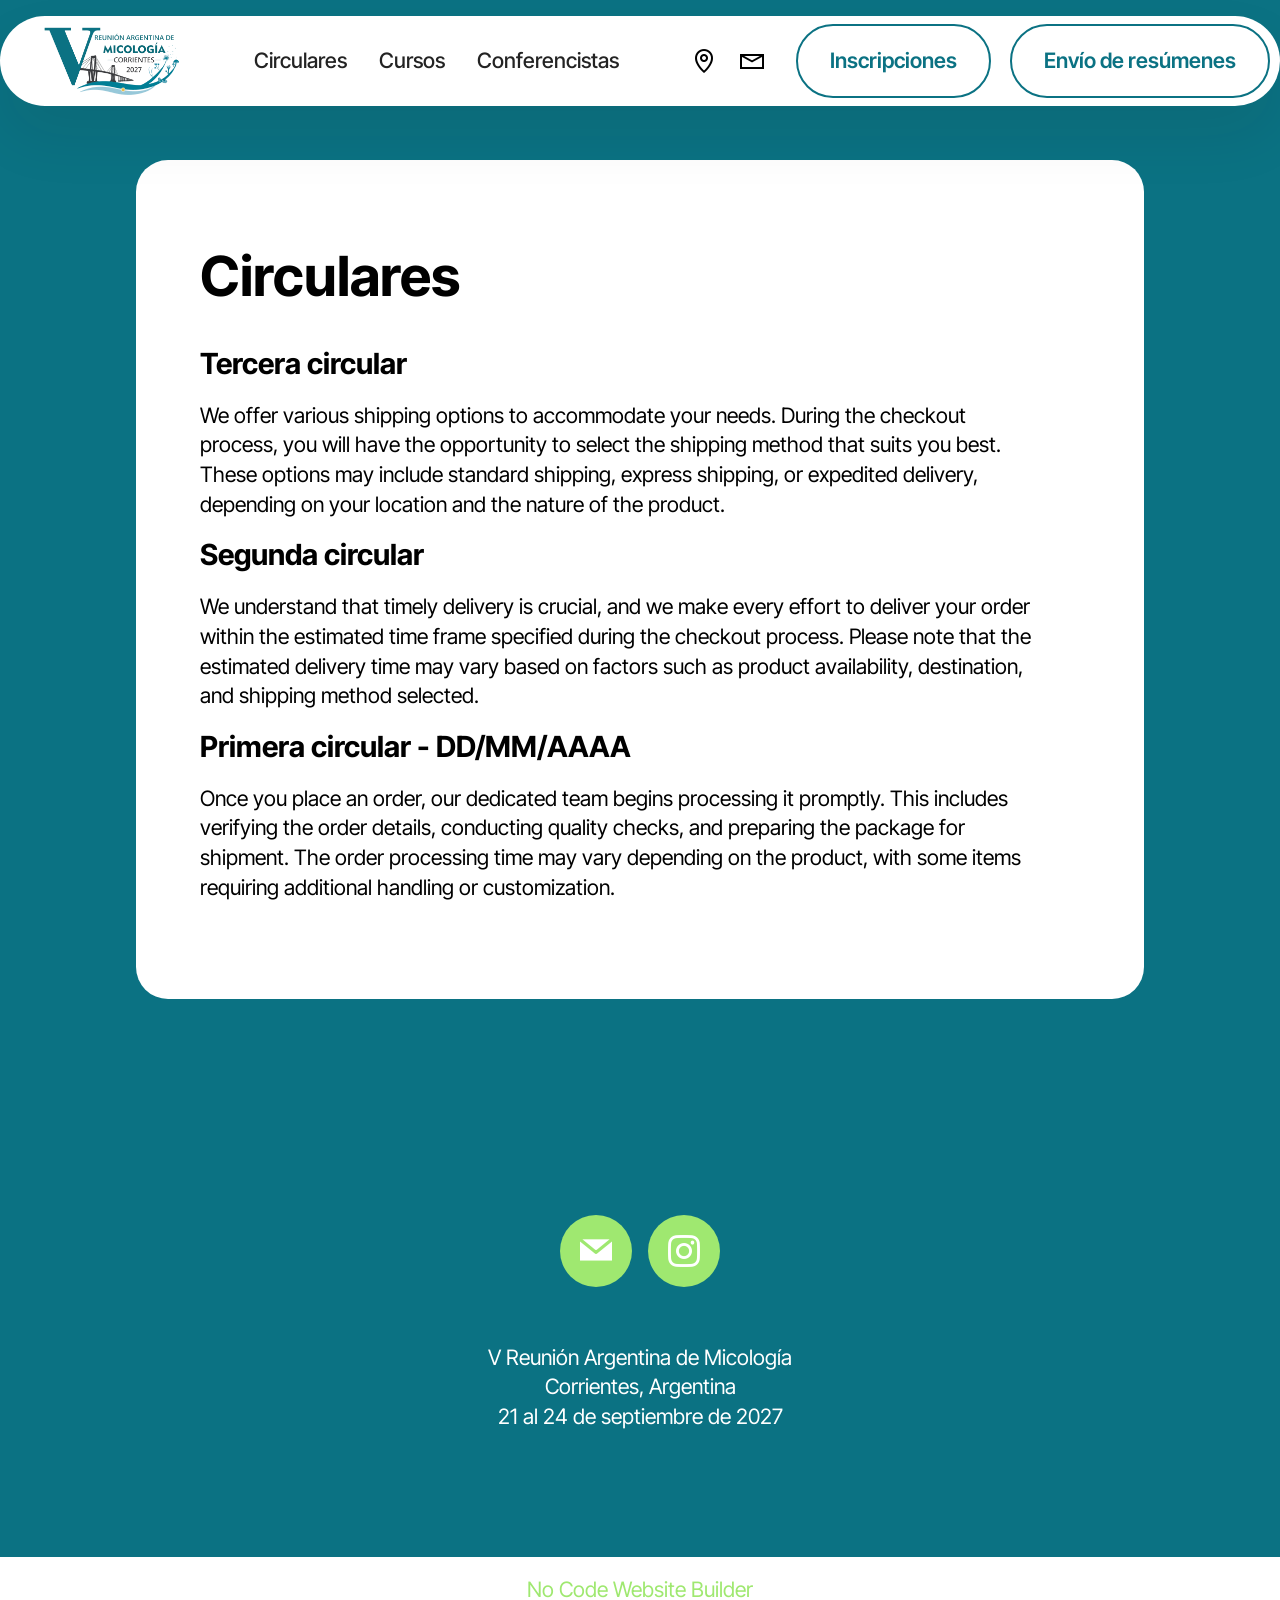
==== Sitio web/circulares.html @ 10133c25 "Init del repo" ====
<!DOCTYPE html>
<html  >
<head>
  <!-- Site made with Mobirise Website Builder v6.1.9, https://mobirise.com -->
  <meta charset="UTF-8">
  <meta http-equiv="X-UA-Compatible" content="IE=edge">
  <meta name="generator" content="Mobirise v6.1.9, mobirise.com">
  <meta name="viewport" content="width=device-width, initial-scale=1, minimum-scale=1">
  <link rel="shortcut icon" href="assets/images/v-128x128.png" type="image/x-icon">
  <meta name="description" content="">
  
  
  <title>Circulares</title>
  <link rel="stylesheet" href="assets/web/assets/mobirise-icons2/mobirise2.css">
  <link rel="stylesheet" href="assets/bootstrap/css/bootstrap.min.css">
  <link rel="stylesheet" href="assets/dropdown/css/style.css">
  <link rel="stylesheet" href="assets/socicon/css/styles.css">
  <link rel="stylesheet" href="assets/theme/css/style.css">
  <link rel="preload" href="https://fonts.googleapis.com/css?family=Inter+Tight:100,200,300,400,500,600,700,800,900,100i,200i,300i,400i,500i,600i,700i,800i,900i&display=swap" as="style" onload="this.onload=null;this.rel='stylesheet'">
  <noscript><link rel="stylesheet" href="https://fonts.googleapis.com/css?family=Inter+Tight:100,200,300,400,500,600,700,800,900,100i,200i,300i,400i,500i,600i,700i,800i,900i&display=swap"></noscript>
  <link rel="preload" as="style" href="assets/mobirise/css/mbr-additional.css?v=fghSV0"><link rel="stylesheet" href="assets/mobirise/css/mbr-additional.css?v=fghSV0" type="text/css">

  
  
  
</head>
<body>
  
  <section data-bs-version="5.1" class="menu menu2 cid-vwmxlg3b1n" once="menu" id="menu02-l">
	

	<nav class="navbar navbar-dropdown navbar-fixed-top navbar-expand-lg">
		<div class="container">
			<div class="navbar-brand">
				<span class="navbar-logo">
					<a href="index.html">
						<img src="assets/images/logo-vram-276x143.png" alt="" style="height: 4.5rem;">
					</a>
				</span>
				
			</div>
			<button class="navbar-toggler" type="button" data-toggle="collapse" data-bs-toggle="collapse" data-target="#navbarSupportedContent" data-bs-target="#navbarSupportedContent" aria-controls="navbarNavAltMarkup" aria-expanded="false" aria-label="Toggle navigation">
				<div class="hamburger">
					<span></span>
					<span></span>
					<span></span>
					<span></span>
				</div>
			</button>
			<div class="collapse navbar-collapse" id="navbarSupportedContent">
				<ul class="navbar-nav nav-dropdown" data-app-modern-menu="true"><li class="nav-item">
						<a class="nav-link link text-black text-primary display-4" href="circulares.html">Circulares</a>
					</li>
					<li class="nav-item">
						<a class="nav-link link text-black text-primary display-4" href="cursos.html" aria-expanded="false">Cursos</a>
					</li>
					<li class="nav-item">
						<a class="nav-link link text-black text-primary display-4" href="conferencistas.html">Conferencistas</a>
					</li></ul>
				<div class="icons-menu">
					<a class="iconfont-wrapper" href="lugar.html">
						<span class="p-2 mbr-iconfont mobi-mbri-map-pin mobi-mbri"></span>
					</a>
					<a class="iconfont-wrapper" href="index.html">
						<span class="p-2 mbr-iconfont mobi-mbri-letter mobi-mbri"></span>
					</a>
					
					
				</div>
				<div class="navbar-buttons mbr-section-btn"><a class="btn btn-warning-outline display-4" href="inscripcion.html">Inscripciones</a> <a class="btn btn-warning-outline display-4" href="resumenes.html">Envío de resúmenes</a></div>
			</div>
		</div>
	</nav>
</section>

<section data-bs-version="5.1" class="article07 cid-vwb0IIBzwA" id="article07-d">
  

  
  
  <div class="container">
    <div class="row justify-content-center">
      <div class="card col-md-12 col-lg-10">
        <div class="card-wrapper">
          <h3 class="card-title mbr-fonts-style mbr-white mt-3 mb-4 display-2">
            <strong>Circulares</strong></h3>
          <div class="row card-box align-left">
            <div class="item features-without-image col-12">
              <div class="item-wrapper">
                <h4 class="mbr-section-subtitle mbr-fonts-style mb-3 display-5"><strong>Tercera circular</strong></h4>
                <p class="mbr-text mbr-fonts-style display-7">
                  We offer various shipping options to accommodate your needs.
                  During the checkout process, you will have the opportunity to
                  select the shipping method that suits you best. These options
                  may include standard shipping, express shipping, or expedited
                  delivery, depending on your location and the nature of the
                  product.
                </p>
              </div>
            </div>
            <div class="item features-without-image col-12">
              <div class="item-wrapper">
                <h4 class="mbr-section-subtitle mbr-fonts-style mb-3 display-5">
                  <strong>Segunda circular</strong></h4>
                <p class="mbr-text mbr-fonts-style display-7">
                  We understand that timely delivery is crucial, and we make
                  every effort to deliver your order within the estimated time
                  frame specified during the checkout process. Please note that
                  the estimated delivery time may vary based on factors such as
                  product availability, destination, and shipping method
                  selected.
                </p>
              </div>
            </div>
            <div class="item features-without-image col-12">
              <div class="item-wrapper">
                <h4 class="mbr-section-subtitle mbr-fonts-style mb-3 display-5">
                  <strong>Primera circular - DD/MM/AAAA</strong></h4>
                <p class="mbr-text mbr-fonts-style display-7">
                  Once you place an order, our dedicated team begins processing
                  it promptly. This includes verifying the order details,
                  conducting quality checks, and preparing the package for
                  shipment. The order processing time may vary depending on the
                  product, with some items requiring additional handling or
                  customization.
                </p>
              </div>
            </div>
            <div class="item features-without-image col-12">
              <div class="item-wrapper">
                <h4 class="mbr-section-subtitle mbr-fonts-style mb-3 display-5"></h4>
                <p class="mbr-text mbr-fonts-style display-7"></p>
              </div>
            </div>
          </div>
          
        </div>
      </div>
    </div>
  </div>
</section>

<section data-bs-version="5.1" class="footer3 cid-vwaWoXGsTa" once="footers" id="footer03-c">

        

    

    <div class="container">
        <div class="row">
            

            <div class="col-12 mt-4">
                <div class="social-row">
                    <div class="soc-item">
                        <a href="mailto:amcspegazzini@gmail.com">
                            <span class="mbr-iconfont display-7 socicon-mail socicon"></span>
                        </a>
                    </div>
                    <div class="soc-item">
                        <a href="index.html">
                            <span class="mbr-iconfont socicon-instagram socicon"></span>
                        </a>
                    </div>
                    
                    
                    
                </div>
            </div>
            <div class="col-12 mt-5">
                <p class="mbr-fonts-style copyright display-7">
                    V Reunión Argentina de Micología<br>Corrientes, Argentina<br>21 al 24 de septiembre de 2027<br><br></p>
            </div>
        </div>
    </div>
</section><section class="display-7" style="padding: 0;align-items: center;justify-content: center;flex-wrap: wrap;    align-content: center;display: flex;position: relative;height: 4rem;"><a href="https://mobiri.se/2850051" style="flex: 1 1;height: 4rem;position: absolute;width: 100%;z-index: 1;"><img alt="" style="height: 4rem;" src="[data-uri]"></a><p style="margin: 0;text-align: center;" class="display-7">&#8204;</p><a style="z-index:1" href="https://mobirise.com/builder/no-code-website-builder.html">No Code Website Builder</a></section><script src="assets/bootstrap/js/bootstrap.bundle.min.js"></script>  <script src="assets/smoothscroll/smooth-scroll.js"></script>  <script src="assets/ytplayer/index.js"></script>  <script src="assets/dropdown/js/navbar-dropdown.js"></script>  <script src="assets/theme/js/script.js"></script>  
  
  
</body>
</html>
---- Sitio web/assets/web/assets/mobirise-icons2/mobirise2.css ----
@font-face {
  font-family: 'Moririse2';
  font-display: swap;
  src:  url('mobirise2.eot?f2bix4');
  src:  url('mobirise2.eot?f2bix4#iefix') format('embedded-opentype'),
    url('mobirise2.woff2?f2bix4') format('woff2'),
    url('mobirise2.woff?f2bix4') format('woff'),
    url('mobirise2.ttf?f2bix4') format('truetype'),
    url('mobirise2.svg?f2bix4#mobirise2') format('svg');
  font-weight: normal;
  font-style: normal;
}

[class^="mobi-"], [class*=" mobi-"] {
  /* use !important to prevent issues with browser extensions that change fonts */
  font-family: 'Moririse2' !important;
  speak: none;
  font-style: normal;
  font-weight: normal;
  font-variant: normal;
  text-transform: none;
  line-height: 1;

  /* Better Font Rendering =========== */
  -webkit-font-smoothing: antialiased;
  -moz-osx-font-smoothing: grayscale;
}

.mobi-mbri-add-submenu:before {
  content: "\e900";
}
.mobi-mbri-alert:before {
  content: "\e901";
}
.mobi-mbri-align-center:before {
  content: "\e902";
}
.mobi-mbri-align-justify:before {
  content: "\e903";
}
.mobi-mbri-align-left:before {
  content: "\e904";
}
.mobi-mbri-align-right:before {
  content: "\e905";
}
.mobi-mbri-android:before {
  content: "\e906";
}
.mobi-mbri-apple:before {
  content: "\e907";
}
.mobi-mbri-arrow-down:before {
  content: "\e908";
}
.mobi-mbri-arrow-next:before {
  content: "\e909";
}
.mobi-mbri-arrow-prev:before {
  content: "\e90a";
}
.mobi-mbri-arrow-up:before {
  content: "\e90b";
}
.mobi-mbri-bold:before {
  content: "\e90c";
}
.mobi-mbri-bookmark:before {
  content: "\e90d";
}
.mobi-mbri-bootstrap:before {
  content: "\e90e";
}
.mobi-mbri-briefcase:before {
  content: "\e90f";
}
.mobi-mbri-browse:before {
  content: "\e910";
}
.mobi-mbri-bulleted-list:before {
  content: "\e911";
}
.mobi-mbri-calendar:before {
  content: "\e912";
}
.mobi-mbri-camera:before {
  content: "\e913";
}
.mobi-mbri-cart-add:before {
  content: "\e914";
}
.mobi-mbri-cart-full:before {
  content: "\e915";
}
.mobi-mbri-cash:before {
  content: "\e916";
}
.mobi-mbri-change-style:before {
  content: "\e917";
}
.mobi-mbri-chat:before {
  content: "\e918";
}
.mobi-mbri-clock:before {
  content: "\e919";
}
.mobi-mbri-close:before {
  content: "\e91a";
}
.mobi-mbri-cloud:before {
  content: "\e91b";
}
.mobi-mbri-code:before {
  content: "\e91c";
}
.mobi-mbri-contact-form:before {
  content: "\e91d";
}
.mobi-mbri-credit-card:before {
  content: "\e91e";
}
.mobi-mbri-cursor-click:before {
  content: "\e91f";
}
.mobi-mbri-cust-feedback:before {
  content: "\e920";
}
.mobi-mbri-database:before {
  content: "\e921";
}
.mobi-mbri-delivery:before {
  content: "\e922";
}
.mobi-mbri-desktop:before {
  content: "\e923";
}
.mobi-mbri-devices:before {
  content: "\e924";
}
.mobi-mbri-down:before {
  content: "\e925";
}
.mobi-mbri-download-2:before {
  content: "\e926";
}
.mobi-mbri-download:before {
  content: "\e927";
}
.mobi-mbri-drag-n-drop-2:before {
  content: "\e928";
}
.mobi-mbri-drag-n-drop:before {
  content: "\e929";
}
.mobi-mbri-edit-2:before {
  content: "\e92a";
}
.mobi-mbri-edit:before {
  content: "\e92b";
}
.mobi-mbri-error:before {
  content: "\e92c";
}
.mobi-mbri-extension:before {
  content: "\e92d";
}
.mobi-mbri-features:before {
  content: "\e92e";
}
.mobi-mbri-file:before {
  content: "\e92f";
}
.mobi-mbri-flag:before {
  content: "\e930";
}
.mobi-mbri-folder:before {
  content: "\e931";
}
.mobi-mbri-gift:before {
  content: "\e932";
}
.mobi-mbri-github:before {
  content: "\e933";
}
.mobi-mbri-globe-2:before {
  content: "\e934";
}
.mobi-mbri-globe:before {
  content: "\e935";
}
.mobi-mbri-growing-chart:before {
  content: "\e936";
}
.mobi-mbri-hearth:before {
  content: "\e937";
}
.mobi-mbri-help:before {
  content: "\e938";
}
.mobi-mbri-home:before {
  content: "\e939";
}
.mobi-mbri-hot-cup:before {
  content: "\e93a";
}
.mobi-mbri-idea:before {
  content: "\e93b";
}
.mobi-mbri-image-gallery:before {
  content: "\e93c";
}
.mobi-mbri-image-slider:before {
  content: "\e93d";
}
.mobi-mbri-info:before {
  content: "\e93e";
}
.mobi-mbri-italic:before {
  content: "\e93f";
}
.mobi-mbri-key:before {
  content: "\e940";
}
.mobi-mbri-laptop:before {
  content: "\e941";
}
.mobi-mbri-layers:before {
  content: "\e942";
}
.mobi-mbri-left-right:before {
  content: "\e943";
}
.mobi-mbri-left:before {
  content: "\e944";
}
.mobi-mbri-letter:before {
  content: "\e945";
}
.mobi-mbri-like:before {
  content: "\e946";
}
.mobi-mbri-link:before {
  content: "\e947";
}
.mobi-mbri-lock:before {
  content: "\e948";
}
.mobi-mbri-login:before {
  content: "\e949";
}
.mobi-mbri-logout:before {
  content: "\e94a";
}
.mobi-mbri-magic-stick:before {
  content: "\e94b";
}
.mobi-mbri-map-pin:before {
  content: "\e94c";
}
.mobi-mbri-menu:before {
  content: "\e94d";
}
.mobi-mbri-mobile-2:before {
  content: "\e94e";
}
.mobi-mbri-mobile-horizontal:before {
  content: "\e94f";
}
.mobi-mbri-mobile:before {
  content: "\e950";
}
.mobi-mbri-mobirise:before {
  content: "\e951";
}
.mobi-mbri-more-horizontal:before {
  content: "\e952";
}
.mobi-mbri-more-vertical:before {
  content: "\e953";
}
.mobi-mbri-music:before {
  content: "\e954";
}
.mobi-mbri-new-file:before {
  content: "\e955";
}
.mobi-mbri-numbered-list:before {
  content: "\e956";
}
.mobi-mbri-opened-folder:before {
  content: "\e957";
}
.mobi-mbri-pages:before {
  content: "\e958";
}
.mobi-mbri-paper-plane:before {
  content: "\e959";
}
.mobi-mbri-paperclip:before {
  content: "\e95a";
}
.mobi-mbri-phone:before {
  content: "\e95b";
}
.mobi-mbri-photo:before {
  content: "\e95c";
}
.mobi-mbri-photos:before {
  content: "\e95d";
}
.mobi-mbri-pin:before {
  content: "\e95e";
}
.mobi-mbri-play:before {
  content: "\e95f";
}
.mobi-mbri-plus:before {
  content: "\e960";
}
.mobi-mbri-preview:before {
  content: "\e961";
}
.mobi-mbri-print:before {
  content: "\e962";
}
.mobi-mbri-protect:before {
  content: "\e963";
}
.mobi-mbri-question:before {
  content: "\e964";
}
.mobi-mbri-quote-left:before {
  content: "\e965";
}
.mobi-mbri-quote-right:before {
  content: "\e966";
}
.mobi-mbri-redo:before {
  content: "\e967";
}
.mobi-mbri-refresh:before {
  content: "\e968";
}
.mobi-mbri-responsive-2:before {
  content: "\e969";
}
.mobi-mbri-responsive:before {
  content: "\e96a";
}
.mobi-mbri-right:before {
  content: "\e96b";
}
.mobi-mbri-rocket:before {
  content: "\e96c";
}
.mobi-mbri-sad-face:before {
  content: "\e96d";
}
.mobi-mbri-sale:before {
  content: "\e96e";
}
.mobi-mbri-save:before {
  content: "\e96f";
}
.mobi-mbri-search:before {
  content: "\e970";
}
.mobi-mbri-setting-2:before {
  content: "\e971";
}
.mobi-mbri-setting-3:before {
  content: "\e972";
}
.mobi-mbri-setting:before {
  content: "\e973";
}
.mobi-mbri-share:before {
  content: "\e974";
}
.mobi-mbri-shopping-bag:before {
  content: "\e975";
}
.mobi-mbri-shopping-basket:before {
  content: "\e976";
}
.mobi-mbri-shopping-cart:before {
  content: "\e977";
}
.mobi-mbri-sites:before {
  content: "\e978";
}
.mobi-mbri-smile-face:before {
  content: "\e979";
}
.mobi-mbri-speed:before {
  content: "\e97a";
}
.mobi-mbri-star:before {
  content: "\e97b";
}
.mobi-mbri-success:before {
  content: "\e97c";
}
.mobi-mbri-sun:before {
  content: "\e97d";
}
.mobi-mbri-sun2:before {
  content: "\e97e";
}
.mobi-mbri-tablet-vertical:before {
  content: "\e97f";
}
.mobi-mbri-tablet:before {
  content: "\e980";
}
.mobi-mbri-target:before {
  content: "\e981";
}
.mobi-mbri-timer:before {
  content: "\e982";
}
.mobi-mbri-to-ftp:before {
  content: "\e983";
}
.mobi-mbri-to-local-drive:before {
  content: "\e984";
}
.mobi-mbri-touch-swipe:before {
  content: "\e985";
}
.mobi-mbri-touch:before {
  content: "\e986";
}
.mobi-mbri-trash:before {
  content: "\e987";
}
.mobi-mbri-underline:before {
  content: "\e988";
}
.mobi-mbri-undo:before {
  content: "\e989";
}
.mobi-mbri-unlink:before {
  content: "\e98a";
}
.mobi-mbri-unlock:before {
  content: "\e98b";
}
.mobi-mbri-up-down:before {
  content: "\e98c";
}
.mobi-mbri-up:before {
  content: "\e98d";
}
.mobi-mbri-update:before {
  content: "\e98e";
}
.mobi-mbri-upload-2:before {
  content: "\e98f";
}
.mobi-mbri-upload:before {
  content: "\e990";
}
.mobi-mbri-user-2:before {
  content: "\e991";
}
.mobi-mbri-user:before {
  content: "\e992";
}
.mobi-mbri-users:before {
  content: "\e993";
}
.mobi-mbri-video-play:before {
  content: "\e994";
}
.mobi-mbri-video:before {
  content: "\e995";
}
.mobi-mbri-watch:before {
  content: "\e996";
}
.mobi-mbri-website-theme-2:before {
  content: "\e997";
}
.mobi-mbri-website-theme:before {
  content: "\e998";
}
.mobi-mbri-wifi:before {
  content: "\e999";
}
.mobi-mbri-windows:before {
  content: "\e99a";
}
.mobi-mbri-zoom-in:before {
  content: "\e99b";
}
.mobi-mbri-zoom-out:before {
  content: "\e99c";
}
---- Sitio web/assets/dropdown/css/style.css ----
.navbar-dropdown {
  left: 0;
  padding: 0;
  position: absolute;
  right: 0;
  top: 0;
  transition: all 0.45s ease;
  z-index: 1030;
  background: #282828; }
  .navbar-dropdown .navbar-logo {
    margin-right: 0.8rem;
    transition: margin 0.3s ease-in-out;
    vertical-align: middle; }
    .navbar-dropdown .navbar-logo img {
      height: 3.125rem;
      transition: all 0.3s ease-in-out; }
    .navbar-dropdown .navbar-logo.mbr-iconfont {
      font-size: 3.125rem;
      line-height: 3.125rem; }
  .navbar-dropdown .navbar-caption {
    font-weight: 700;
    white-space: normal;
    vertical-align: -4px;
    line-height: 3.125rem !important; }
    .navbar-dropdown .navbar-caption, .navbar-dropdown .navbar-caption:hover {
      color: inherit;
      text-decoration: none; }
  .navbar-dropdown .mbr-iconfont + .navbar-caption {
    vertical-align: -1px; }
  .navbar-dropdown.navbar-fixed-top {
    position: fixed; }
  .navbar-dropdown .navbar-brand span {
    vertical-align: -4px; }
  .navbar-dropdown.bg-color.transparent {
    background: none; }
  .navbar-dropdown.navbar-short .navbar-brand {
    padding: 0.625rem 0; }
    .navbar-dropdown.navbar-short .navbar-brand span {
      vertical-align: -1px; }
  .navbar-dropdown.navbar-short .navbar-caption {
    line-height: 2.375rem !important;
    vertical-align: -2px; }
  .navbar-dropdown.navbar-short .navbar-logo {
    margin-right: 0.5rem; }
    .navbar-dropdown.navbar-short .navbar-logo img {
      height: 2.375rem; }
    .navbar-dropdown.navbar-short .navbar-logo.mbr-iconfont {
      font-size: 2.375rem;
      line-height: 2.375rem; }
  .navbar-dropdown.navbar-short .mbr-table-cell {
    height: 3.625rem; }
  .navbar-dropdown .navbar-close {
    left: 0.6875rem;
    position: fixed;
    top: 0.75rem;
    z-index: 1000; }
  .navbar-dropdown .hamburger-icon {
    content: "";
    display: inline-block;
    vertical-align: middle;
    width: 16px;
    -webkit-box-shadow: 0 -6px 0 1px #282828,0 0 0 1px #282828,0 6px 0 1px #282828;
    -moz-box-shadow: 0 -6px 0 1px #282828,0 0 0 1px #282828,0 6px 0 1px #282828;
    box-shadow: 0 -6px 0 1px #282828,0 0 0 1px #282828,0 6px 0 1px #282828; }

.dropdown-menu .dropdown-toggle[data-toggle="dropdown-submenu"]::after {
  border-bottom: 0.35em solid transparent;
  border-left: 0.35em solid;
  border-right: 0;
  border-top: 0.35em solid transparent;
  margin-left: 0.3rem; }

.dropdown-menu .dropdown-item:focus {
  outline: 0; }

.nav-dropdown {
  font-size: 0.75rem;
  font-weight: 500;
  height: auto !important; }
  .nav-dropdown .nav-btn {
    padding-left: 1rem; }
  .nav-dropdown .link {
    margin: .667em 1.667em;
    font-weight: 500;
    padding: 0;
    transition: color .2s ease-in-out; }
    .nav-dropdown .link.dropdown-toggle {
      margin-right: 2.583em; }
      .nav-dropdown .link.dropdown-toggle::after {
        margin-left: .25rem;
        border-top: 0.35em solid;
        border-right: 0.35em solid transparent;
        border-left: 0.35em solid transparent;
        border-bottom: 0; }
      .nav-dropdown .link.dropdown-toggle[aria-expanded="true"] {
        margin: 0;
        padding: 0.667em 3.263em  0.667em 1.667em; }
  .nav-dropdown .link::after,
  .nav-dropdown .dropdown-item::after {
    color: inherit; }
  .nav-dropdown .btn {
    font-size: 0.75rem;
    font-weight: 700;
    letter-spacing: 0;
    margin-bottom: 0;
    padding-left: 1.25rem;
    padding-right: 1.25rem; }
  .nav-dropdown .dropdown-menu {
    border-radius: 0;
    border: 0;
    left: 0;
    margin: 0;
    padding-bottom: 1.25rem;
    padding-top: 1.25rem;
    position: relative; }
  .nav-dropdown .dropdown-submenu {
    margin-left: 0.125rem;
    top: 0; }
  .nav-dropdown .dropdown-item {
    font-weight: 500;
    line-height: 2;
    padding: 0.3846em 4.615em 0.3846em 1.5385em;
    position: relative;
    transition: color .2s ease-in-out, background-color .2s ease-in-out; }
    .nav-dropdown .dropdown-item::after {
      margin-top: -0.3077em;
      position: absolute;
      right: 1.1538em;
      top: 50%; }
    .nav-dropdown .dropdown-item:focus, .nav-dropdown .dropdown-item:hover {
      background: none; }

@media (max-width: 767px) {
  .nav-dropdown.navbar-toggleable-sm {
    bottom: 0;
    display: none;
    left: 0;
    overflow-x: hidden;
    position: fixed;
    top: 0;
    transform: translateX(-100%);
    -ms-transform: translateX(-100%);
    -webkit-transform: translateX(-100%);
    width: 18.75rem;
    z-index: 999; } }
.nav-dropdown.navbar-toggleable-xl {
  bottom: 0;
  display: none;
  left: 0;
  overflow-x: hidden;
  position: fixed;
  top: 0;
  transform: translateX(-100%);
  -ms-transform: translateX(-100%);
  -webkit-transform: translateX(-100%);
  width: 18.75rem;
  z-index: 999; }

.nav-dropdown-sm {
  display: block !important;
  overflow-x: hidden;
  overflow: auto;
  padding-top: 3.875rem; }
  .nav-dropdown-sm::after {
    content: "";
    display: block;
    height: 3rem;
    width: 100%; }
  .nav-dropdown-sm.collapse.in ~ .navbar-close {
    display: block !important; }
  .nav-dropdown-sm.collapsing, .nav-dropdown-sm.collapse.in {
    transform: translateX(0);
    -ms-transform: translateX(0);
    -webkit-transform: translateX(0);
    transition: all 0.25s ease-out;
    -webkit-transition: all 0.25s ease-out;
    background: #282828; }
  .nav-dropdown-sm.collapsing[aria-expanded="false"] {
    transform: translateX(-100%);
    -ms-transform: translateX(-100%);
    -webkit-transform: translateX(-100%); }
  .nav-dropdown-sm .nav-item {
    display: block;
    margin-left: 0 !important;
    padding-left: 0; }
  .nav-dropdown-sm .link,
  .nav-dropdown-sm .dropdown-item {
    border-top: 1px dotted rgba(255, 255, 255, 0.1);
    font-size: 0.8125rem;
    line-height: 1.6;
    margin: 0 !important;
    padding: 0.875rem 2.4rem 0.875rem 1.5625rem !important;
    position: relative;
    white-space: normal; }
    .nav-dropdown-sm .link:focus, .nav-dropdown-sm .link:hover,
    .nav-dropdown-sm .dropdown-item:focus,
    .nav-dropdown-sm .dropdown-item:hover {
      background: rgba(0, 0, 0, 0.2) !important;
      color: #c0a375; }
  .nav-dropdown-sm .nav-btn {
    position: relative;
    padding: 1.5625rem 1.5625rem 0 1.5625rem; }
    .nav-dropdown-sm .nav-btn::before {
      border-top: 1px dotted rgba(255, 255, 255, 0.1);
      content: "";
      left: 0;
      position: absolute;
      top: 0;
      width: 100%; }
    .nav-dropdown-sm .nav-btn + .nav-btn {
      padding-top: 0.625rem; }
      .nav-dropdown-sm .nav-btn + .nav-btn::before {
        display: none; }
  .nav-dropdown-sm .btn {
    padding: 0.625rem 0; }
  .nav-dropdown-sm .dropdown-toggle[data-toggle="dropdown-submenu"]::after {
    margin-left: .25rem;
    border-top: 0.35em solid;
    border-right: 0.35em solid transparent;
    border-left: 0.35em solid transparent;
    border-bottom: 0; }
  .nav-dropdown-sm .dropdown-toggle[data-toggle="dropdown-submenu"][aria-expanded="true"]::after {
    border-top: 0;
    border-right: 0.35em solid transparent;
    border-left: 0.35em solid transparent;
    border-bottom: 0.35em solid; }
  .nav-dropdown-sm .dropdown-menu {
    margin: 0;
    padding: 0;
    position: relative;
    top: 0;
    left: 0;
    width: 100%;
    border: 0;
    float: none;
    border-radius: 0;
    background: none; }
  .nav-dropdown-sm .dropdown-submenu {
    left: 100%;
    margin-left: 0.125rem;
    margin-top: -1.25rem;
    top: 0; }

.navbar-toggleable-sm .nav-dropdown .dropdown-menu {
  position: absolute; }

.navbar-toggleable-sm .nav-dropdown .dropdown-submenu {
  left: 100%;
  margin-left: 0.125rem;
  margin-top: -1.25rem;
  top: 0; }

.navbar-toggleable-sm.opened .nav-dropdown .dropdown-menu {
  position: relative; }

.navbar-toggleable-sm.opened .nav-dropdown .dropdown-submenu {
  left: 0;
  margin-left: 00rem;
  margin-top: 0rem;
  top: 0; }

.is-builder .nav-dropdown.collapsing {
  transition: none !important; }
---- Sitio web/assets/socicon/css/styles.css ----
@charset "UTF-8";

@font-face {
  font-family: 'Socicon';
  src:  url('../fonts/socicon.eot');
  src:  url('../fonts/socicon.eot?#iefix') format('embedded-opentype'),
    url('../fonts/socicon.woff2') format('woff2'),
    url('../fonts/socicon.ttf') format('truetype'),
    url('../fonts/socicon.woff') format('woff'),
    url('../fonts/socicon.svg#socicon') format('svg');
  font-weight: normal;
  font-style: normal;
  font-display: swap;
}

[data-icon]:before {
  font-family: "socicon" !important;
  content: attr(data-icon);
  font-style: normal !important;
  font-weight: normal !important;
  font-variant: normal !important;
  text-transform: none !important;
  speak: none;
  line-height: 1;
  -webkit-font-smoothing: antialiased;
  -moz-osx-font-smoothing: grayscale;
}

[class^="socicon-"], [class*=" socicon-"] {
  /* use !important to prevent issues with browser extensions that change fonts */
  font-family: 'Socicon' !important;
  speak: none;
  font-style: normal;
  font-weight: normal;
  font-variant: normal;
  text-transform: none;
  line-height: 1;

  /* Better Font Rendering =========== */
  -webkit-font-smoothing: antialiased;
  -moz-osx-font-smoothing: grayscale;
}

.socicon-500px:before {
  content: "\e000";
}
.socicon-8tracks:before {
  content: "\e001";
}
.socicon-airbnb:before {
  content: "\e002";
}
.socicon-alliance:before {
  content: "\e003";
}
.socicon-amazon:before {
  content: "\e004";
}
.socicon-amplement:before {
  content: "\e005";
}
.socicon-android:before {
  content: "\e006";
}
.socicon-angellist:before {
  content: "\e007";
}
.socicon-apple:before {
  content: "\e008";
}
.socicon-appnet:before {
  content: "\e009";
}
.socicon-baidu:before {
  content: "\e00a";
}
.socicon-bandcamp:before {
  content: "\e00b";
}
.socicon-battlenet:before {
  content: "\e00c";
}
.socicon-mixer:before {
  content: "\e00d";
}
.socicon-bebee:before {
  content: "\e00e";
}
.socicon-bebo:before {
  content: "\e00f";
}
.socicon-behance:before {
  content: "\e010";
}
.socicon-blizzard:before {
  content: "\e011";
}
.socicon-blogger:before {
  content: "\e012";
}
.socicon-buffer:before {
  content: "\e013";
}
.socicon-chrome:before {
  content: "\e014";
}
.socicon-coderwall:before {
  content: "\e015";
}
.socicon-curse:before {
  content: "\e016";
}
.socicon-dailymotion:before {
  content: "\e017";
}
.socicon-deezer:before {
  content: "\e018";
}
.socicon-delicious:before {
  content: "\e019";
}
.socicon-deviantart:before {
  content: "\e01a";
}
.socicon-diablo:before {
  content: "\e01b";
}
.socicon-digg:before {
  content: "\e01c";
}
.socicon-discord:before {
  content: "\e01d";
}
.socicon-disqus:before {
  content: "\e01e";
}
.socicon-douban:before {
  content: "\e01f";
}
.socicon-draugiem:before {
  content: "\e020";
}
.socicon-dribbble:before {
  content: "\e021";
}
.socicon-drupal:before {
  content: "\e022";
}
.socicon-ebay:before {
  content: "\e023";
}
.socicon-ello:before {
  content: "\e024";
}
.socicon-endomodo:before {
  content: "\e025";
}
.socicon-envato:before {
  content: "\e026";
}
.socicon-etsy:before {
  content: "\e027";
}
.socicon-facebook:before {
  content: "\e028";
}
.socicon-feedburner:before {
  content: "\e029";
}
.socicon-filmweb:before {
  content: "\e02a";
}
.socicon-firefox:before {
  content: "\e02b";
}
.socicon-flattr:before {
  content: "\e02c";
}
.socicon-flickr:before {
  content: "\e02d";
}
.socicon-formulr:before {
  content: "\e02e";
}
.socicon-forrst:before {
  content: "\e02f";
}
.socicon-foursquare:before {
  content: "\e030";
}
.socicon-friendfeed:before {
  content: "\e031";
}
.socicon-github:before {
  content: "\e032";
}
.socicon-goodreads:before {
  content: "\e033";
}
.socicon-google:before {
  content: "\e034";
}
.socicon-googlescholar:before {
  content: "\e035";
}
.socicon-googlegroups:before {
  content: "\e036";
}
.socicon-googlephotos:before {
  content: "\e037";
}
.socicon-googleplus:before {
  content: "\e038";
}
.socicon-grooveshark:before {
  content: "\e039";
}
.socicon-hackerrank:before {
  content: "\e03a";
}
.socicon-hearthstone:before {
  content: "\e03b";
}
.socicon-hellocoton:before {
  content: "\e03c";
}
.socicon-heroes:before {
  content: "\e03d";
}
.socicon-smashcast:before {
  content: "\e03e";
}
.socicon-horde:before {
  content: "\e03f";
}
.socicon-houzz:before {
  content: "\e040";
}
.socicon-icq:before {
  content: "\e041";
}
.socicon-identica:before {
  content: "\e042";
}
.socicon-imdb:before {
  content: "\e043";
}
.socicon-instagram:before {
  content: "\e044";
}
.socicon-issuu:before {
  content: "\e045";
}
.socicon-istock:before {
  content: "\e046";
}
.socicon-itunes:before {
  content: "\e047";
}
.socicon-keybase:before {
  content: "\e048";
}
.socicon-lanyrd:before {
  content: "\e049";
}
.socicon-lastfm:before {
  content: "\e04a";
}
.socicon-line:before {
  content: "\e04b";
}
.socicon-linkedin:before {
  content: "\e04c";
}
.socicon-livejournal:before {
  content: "\e04d";
}
.socicon-lyft:before {
  content: "\e04e";
}
.socicon-macos:before {
  content: "\e04f";
}
.socicon-mail:before {
  content: "\e050";
}
.socicon-medium:before {
  content: "\e051";
}
.socicon-meetup:before {
  content: "\e052";
}
.socicon-mixcloud:before {
  content: "\e053";
}
.socicon-modelmayhem:before {
  content: "\e054";
}
.socicon-mumble:before {
  content: "\e055";
}
.socicon-myspace:before {
  content: "\e056";
}
.socicon-newsvine:before {
  content: "\e057";
}
.socicon-nintendo:before {
  content: "\e058";
}
.socicon-npm:before {
  content: "\e059";
}
.socicon-odnoklassniki:before {
  content: "\e05a";
}
.socicon-openid:before {
  content: "\e05b";
}
.socicon-opera:before {
  content: "\e05c";
}
.socicon-outlook:before {
  content: "\e05d";
}
.socicon-overwatch:before {
  content: "\e05e";
}
.socicon-patreon:before {
  content: "\e05f";
}
.socicon-paypal:before {
  content: "\e060";
}
.socicon-periscope:before {
  content: "\e061";
}
.socicon-persona:before {
  content: "\e062";
}
.socicon-pinterest:before {
  content: "\e063";
}
.socicon-play:before {
  content: "\e064";
}
.socicon-player:before {
  content: "\e065";
}
.socicon-playstation:before {
  content: "\e066";
}
.socicon-pocket:before {
  content: "\e067";
}
.socicon-qq:before {
  content: "\e068";
}
.socicon-quora:before {
  content: "\e069";
}
.socicon-raidcall:before {
  content: "\e06a";
}
.socicon-ravelry:before {
  content: "\e06b";
}
.socicon-reddit:before {
  content: "\e06c";
}
.socicon-renren:before {
  content: "\e06d";
}
.socicon-researchgate:before {
  content: "\e06e";
}
.socicon-residentadvisor:before {
  content: "\e06f";
}
.socicon-reverbnation:before {
  content: "\e070";
}
.socicon-rss:before {
  content: "\e071";
}
.socicon-sharethis:before {
  content: "\e072";
}
.socicon-skype:before {
  content: "\e073";
}
.socicon-slideshare:before {
  content: "\e074";
}
.socicon-smugmug:before {
  content: "\e075";
}
.socicon-snapchat:before {
  content: "\e076";
}
.socicon-songkick:before {
  content: "\e077";
}
.socicon-soundcloud:before {
  content: "\e078";
}
.socicon-spotify:before {
  content: "\e079";
}
.socicon-stackexchange:before {
  content: "\e07a";
}
.socicon-stackoverflow:before {
  content: "\e07b";
}
.socicon-starcraft:before {
  content: "\e07c";
}
.socicon-stayfriends:before {
  content: "\e07d";
}
.socicon-steam:before {
  content: "\e07e";
}
.socicon-storehouse:before {
  content: "\e07f";
}
.socicon-strava:before {
  content: "\e080";
}
.socicon-streamjar:before {
  content: "\e081";
}
.socicon-stumbleupon:before {
  content: "\e082";
}
.socicon-swarm:before {
  content: "\e083";
}
.socicon-teamspeak:before {
  content: "\e084";
}
.socicon-teamviewer:before {
  content: "\e085";
}
.socicon-technorati:before {
  content: "\e086";
}
.socicon-telegram:before {
  content: "\e087";
}
.socicon-tripadvisor:before {
  content: "\e088";
}
.socicon-tripit:before {
  content: "\e089";
}
.socicon-triplej:before {
  content: "\e08a";
}
.socicon-tumblr:before {
  content: "\e08b";
}
.socicon-twitch:before {
  content: "\e08c";
}
.socicon-twitter:before {
  content: "\e08d";
}
.socicon-uber:before {
  content: "\e08e";
}
.socicon-ventrilo:before {
  content: "\e08f";
}
.socicon-viadeo:before {
  content: "\e090";
}
.socicon-viber:before {
  content: "\e091";
}
.socicon-viewbug:before {
  content: "\e092";
}
.socicon-vimeo:before {
  content: "\e093";
}
.socicon-vine:before {
  content: "\e094";
}
.socicon-vkontakte:before {
  content: "\e095";
}
.socicon-warcraft:before {
  content: "\e096";
}
.socicon-wechat:before {
  content: "\e097";
}
.socicon-weibo:before {
  content: "\e098";
}
.socicon-whatsapp:before {
  content: "\e099";
}
.socicon-wikipedia:before {
  content: "\e09a";
}
.socicon-windows:before {
  content: "\e09b";
}
.socicon-wordpress:before {
  content: "\e09c";
}
.socicon-wykop:before {
  content: "\e09d";
}
.socicon-xbox:before {
  content: "\e09e";
}
.socicon-xing:before {
  content: "\e09f";
}
.socicon-yahoo:before {
  content: "\e0a0";
}
.socicon-yammer:before {
  content: "\e0a1";
}
.socicon-yandex:before {
  content: "\e0a2";
}
.socicon-yelp:before {
  content: "\e0a3";
}
.socicon-younow:before {
  content: "\e0a4";
}
.socicon-youtube:before {
  content: "\e0a5";
}
.socicon-zapier:before {
  content: "\e0a6";
}
.socicon-zerply:before {
  content: "\e0a7";
}
.socicon-zomato:before {
  content: "\e0a8";
}
.socicon-zynga:before {
  content: "\e0a9";
}
.socicon-bluesky:before {
  content: "\e0aa";
}
.socicon-threads:before {
  content: "\e0ab";
}
.socicon-spreadshirt:before {
  content: "\e901";
}
.socicon-gamejolt:before {
  content: "\e902";
}
.socicon-trello:before {
  content: "\e903";
}
.socicon-tunein:before {
  content: "\e904";
}
.socicon-bloglovin:before {
  content: "\e905";
}
.socicon-gamewisp:before {
  content: "\e906";
}
.socicon-messenger:before {
  content: "\e907";
}
.socicon-pandora:before {
  content: "\e908";
}
.socicon-augment:before {
  content: "\e909";
}
.socicon-bitbucket:before {
  content: "\e90a";
}
.socicon-fyuse:before {
  content: "\e90b";
}
.socicon-yt-gaming:before {
  content: "\e90c";
}
.socicon-sketchfab:before {
  content: "\e90d";
}
.socicon-mobcrush:before {
  content: "\e90e";
}
.socicon-microsoft:before {
  content: "\e90f";
}
.socicon-realtor:before {
  content: "\e910";
}
.socicon-tidal:before {
  content: "\e911";
}
.socicon-qobuz:before {
  content: "\e912";
}
.socicon-natgeo:before {
  content: "\e913";
}
.socicon-mastodon:before {
  content: "\e914";
}
.socicon-unsplash:before {
  content: "\e915";
}
.socicon-homeadvisor:before {
  content: "\e916";
}
.socicon-angieslist:before {
  content: "\e917";
}
.socicon-codepen:before {
  content: "\e918";
}
.socicon-slack:before {
  content: "\e919";
}
.socicon-openaigym:before {
  content: "\e91a";
}
.socicon-logmein:before {
  content: "\e91b";
}
.socicon-fiverr:before {
  content: "\e91c";
}
.socicon-gotomeeting:before {
  content: "\e91d";
}
.socicon-aliexpress:before {
  content: "\e91e";
}
.socicon-guru:before {
  content: "\e91f";
}
.socicon-appstore:before {
  content: "\e920";
}
.socicon-homes:before {
  content: "\e921";
}
.socicon-zoom:before {
  content: "\e922";
}
.socicon-alibaba:before {
  content: "\e923";
}
.socicon-craigslist:before {
  content: "\e924";
}
.socicon-wix:before {
  content: "\e925";
}
.socicon-redfin:before {
  content: "\e926";
}
.socicon-googlecalendar:before {
  content: "\e927";
}
.socicon-shopify:before {
  content: "\e928";
}
.socicon-freelancer:before {
  content: "\e929";
}
.socicon-seedrs:before {
  content: "\e92a";
}
.socicon-bing:before {
  content: "\e92b";
}
.socicon-doodle:before {
  content: "\e92c";
}
.socicon-bonanza:before {
  content: "\e92d";
}
.socicon-squarespace:before {
  content: "\e92e";
}
.socicon-toptal:before {
  content: "\e92f";
}
.socicon-gust:before {
  content: "\e930";
}
.socicon-ask:before {
  content: "\e931";
}
.socicon-trulia:before {
  content: "\e932";
}
.socicon-loomly:before {
  content: "\e933";
}
.socicon-ghost:before {
  content: "\e934";
}
.socicon-upwork:before {
  content: "\e935";
}
.socicon-fundable:before {
  content: "\e936";
}
.socicon-booking:before {
  content: "\e937";
}
.socicon-googlemaps:before {
  content: "\e938";
}
.socicon-zillow:before {
  content: "\e939";
}
.socicon-niconico:before {
  content: "\e93a";
}
.socicon-toneden:before {
  content: "\e93b";
}
.socicon-crunchbase:before {
  content: "\e93c";
}
.socicon-homefy:before {
  content: "\e93d";
}
.socicon-calendly:before {
  content: "\e93e";
}
.socicon-livemaster:before {
  content: "\e93f";
}
.socicon-udemy:before {
  content: "\e940";
}
.socicon-codered:before {
  content: "\e941";
}
.socicon-origin:before {
  content: "\e942";
}
.socicon-nextdoor:before {
  content: "\e943";
}
.socicon-portfolio:before {
  content: "\e944";
}
.socicon-instructables:before {
  content: "\e945";
}
.socicon-gitlab:before {
  content: "\e946";
}
.socicon-hackernews:before {
  content: "\e947";
}
.socicon-smashwords:before {
  content: "\e948";
}
.socicon-kobo:before {
  content: "\e949";
}
.socicon-bookbub:before {
  content: "\e94a";
}
.socicon-mailru:before {
  content: "\e94b";
}
.socicon-moddb:before {
  content: "\e94c";
}
.socicon-indiedb:before {
  content: "\e94d";
}
.socicon-traxsource:before {
  content: "\e94e";
}
.socicon-gamefor:before {
  content: "\e94f";
}
.socicon-pixiv:before {
  content: "\e950";
}
.socicon-myanimelist:before {
  content: "\e951";
}
.socicon-blackberry:before {
  content: "\e952";
}
.socicon-wickr:before {
  content: "\e953";
}
.socicon-spip:before {
  content: "\e954";
}
.socicon-napster:before {
  content: "\e955";
}
.socicon-beatport:before {
  content: "\e956";
}
.socicon-hackerone:before {
  content: "\e957";
}
.socicon-internet:before {
  content: "\e958";
}
.socicon-ubuntu:before {
  content: "\e959";
}
.socicon-artstation:before {
  content: "\e95a";
}
.socicon-invision:before {
  content: "\e95b";
}
.socicon-torial:before {
  content: "\e95c";
}
.socicon-collectorz:before {
  content: "\e95d";
}
.socicon-seenthis:before {
  content: "\e95e";
}
.socicon-googleplaymusic:before {
  content: "\e95f";
}
.socicon-debian:before {
  content: "\e960";
}
.socicon-filmfreeway:before {
  content: "\e961";
}
.socicon-gnome:before {
  content: "\e962";
}
.socicon-itchio:before {
  content: "\e963";
}
.socicon-jamendo:before {
  content: "\e964";
}
.socicon-mix:before {
  content: "\e965";
}
.socicon-sharepoint:before {
  content: "\e966";
}
.socicon-tinder:before {
  content: "\e967";
}
.socicon-windguru:before {
  content: "\e968";
}
.socicon-cdbaby:before {
  content: "\e969";
}
.socicon-elementaryos:before {
  content: "\e96a";
}
.socicon-stage32:before {
  content: "\e96b";
}
.socicon-tiktok:before {
  content: "\e96c";
}
.socicon-gitter:before {
  content: "\e96d";
}
.socicon-letterboxd:before {
  content: "\e96e";
}
.socicon-threema:before {
  content: "\e96f";
}
.socicon-splice:before {
  content: "\e970";
}
.socicon-metapop:before {
  content: "\e971";
}
.socicon-naver:before {
  content: "\e972";
}
.socicon-remote:before {
  content: "\e973";
}
.socicon-flipboard:before {
  content: "\e974";
}
.socicon-googlehangouts:before {
  content: "\e975";
}
.socicon-dlive:before {
  content: "\e976";
}
.socicon-vsco:before {
  content: "\e977";
}
.socicon-stitcher:before {
  content: "\e978";
}
.socicon-avvo:before {
  content: "\e979";
}
.socicon-redbubble:before {
  content: "\e97a";
}
.socicon-society6:before {
  content: "\e97b";
}
.socicon-zazzle:before {
  content: "\e97c";
}
.socicon-eitaa:before {
  content: "\e97d";
}
.socicon-soroush:before {
  content: "\e97e";
}
.socicon-bale:before {
  content: "\e97f";
}
---- Sitio web/assets/theme/css/style.css ----
@charset "UTF-8";
section {
  background-color: #ffffff;
}

body {
  font-style: normal;
  line-height: 1.5;
  font-weight: 400;
  color: #232323;
  position: relative;
}

button {
  background-color: transparent;
  border-color: transparent;
}

.embla__button,
.carousel-control {
  background-color: #edefea !important;
  opacity: 0.8 !important;
  color: #464845 !important;
  border-color: #edefea !important;
}

.carousel .close,
.modalWindow .close {
  background-color: #edefea !important;
  color: #464845 !important;
  border-color: #edefea !important;
  opacity: 0.8 !important;
}

.carousel .close:hover,
.modalWindow .close:hover {
  opacity: 1 !important;
}

.carousel-indicators li {
  background-color: #edefea !important;
  border: 2px solid #464845 !important;
}

.carousel-indicators li:hover,
.carousel-indicators li:active {
  opacity: 0.8 !important;
}

.embla__button:hover,
.carousel-control:hover {
  background-color: #edefea !important;
  opacity: 1 !important;
}

.modalWindow-video-container {
  height: 80%;
}

section,
.container,
.container-fluid {
  position: relative;
  word-wrap: break-word;
}

a.mbr-iconfont:hover {
  text-decoration: none;
}

.article .lead p,
.article .lead ul,
.article .lead ol,
.article .lead pre,
.article .lead blockquote {
  margin-bottom: 0;
}

a {
  font-style: normal;
  font-weight: 400;
  cursor: pointer;
}
a, a:hover {
  text-decoration: none;
}

.mbr-section-title {
  font-style: normal;
  line-height: 1.3;
}

.mbr-section-subtitle {
  line-height: 1.3;
}

.mbr-text {
  font-style: normal;
  line-height: 1.7;
}

h1,
h2,
h3,
h4,
h5,
h6,
.display-1,
.display-2,
.display-4,
.display-5,
.display-7,
span,
p,
a {
  line-height: 1;
  word-break: break-word;
  word-wrap: break-word;
  font-weight: 400;
}

b,
strong {
  font-weight: bold;
}

input:-webkit-autofill, input:-webkit-autofill:hover, input:-webkit-autofill:focus, input:-webkit-autofill:active {
  transition-delay: 9999s;
  -webkit-transition-property: background-color, color;
  transition-property: background-color, color;
}

textarea[type=hidden] {
  display: none;
}

section {
  background-position: 50% 50%;
  background-repeat: no-repeat;
  background-size: cover;
}
section .mbr-background-video,
section .mbr-background-video-preview {
  position: absolute;
  bottom: 0;
  left: 0;
  right: 0;
  top: 0;
}

.hidden {
  visibility: hidden;
}

.mbr-z-index20 {
  z-index: 20;
}

/*! Base colors */
.mbr-white {
  color: #ffffff;
}

.mbr-black {
  color: #111111;
}

.mbr-bg-white {
  background-color: #ffffff;
}

.mbr-bg-black {
  background-color: #000000;
}

/*! Text-aligns */
.align-left {
  text-align: left;
}

.align-center {
  text-align: center;
}

.align-right {
  text-align: right;
}

/*! Font-weight  */
.mbr-light {
  font-weight: 300;
}

.mbr-regular {
  font-weight: 400;
}

.mbr-semibold {
  font-weight: 500;
}

.mbr-bold {
  font-weight: 700;
}

/*! Media  */
.media-content {
  flex-basis: 100%;
}

.media-container-row {
  display: flex;
  flex-direction: row;
  flex-wrap: wrap;
  justify-content: center;
  align-content: center;
  align-items: start;
}
.media-container-row .media-size-item {
  width: 400px;
}

.media-container-column {
  display: flex;
  flex-direction: column;
  flex-wrap: wrap;
  justify-content: center;
  align-content: center;
  align-items: stretch;
}
.media-container-column > * {
  width: 100%;
}

@media (min-width: 992px) {
  .media-container-row {
    flex-wrap: nowrap;
  }
}
figure {
  margin-bottom: 0;
  overflow: hidden;
}

figure[mbr-media-size] {
  transition: width 0.1s;
}

img,
iframe {
  display: block;
  width: 100%;
}

.card {
  background-color: transparent;
  border: none;
}

.card-box {
  width: 100%;
}

.card-img {
  text-align: center;
  flex-shrink: 0;
  -webkit-flex-shrink: 0;
}

.media {
  max-width: 100%;
  margin: 0 auto;
}

.mbr-figure {
  align-self: center;
}

.media-container > div {
  max-width: 100%;
}

.mbr-figure img,
.card-img img {
  width: 100%;
}

@media (max-width: 991px) {
  .media-size-item {
    width: auto !important;
  }
  .media {
    width: auto;
  }
  .mbr-figure {
    width: 100% !important;
  }
}
/*! Buttons */
.mbr-section-btn {
  margin-left: -0.6rem;
  margin-right: -0.6rem;
  font-size: 0;
}

.btn {
  font-weight: 600;
  border-width: 1px;
  font-style: normal;
  margin: 0.6rem 0.6rem;
  white-space: normal;
  transition: all 0.2s ease-in-out;
  display: inline-flex;
  align-items: center;
  justify-content: center;
  word-break: break-word;
}

.btn-sm {
  font-weight: 600;
  letter-spacing: 0px;
  transition: all 0.3s ease-in-out;
}

.btn-md {
  font-weight: 600;
  letter-spacing: 0px;
  transition: all 0.3s ease-in-out;
}

.btn-lg {
  font-weight: 600;
  letter-spacing: 0px;
  transition: all 0.3s ease-in-out;
}

.btn-form {
  margin: 0;
}
.btn-form:hover {
  cursor: pointer;
}

nav .mbr-section-btn {
  margin-left: 0rem;
  margin-right: 0rem;
}

/*! Btn icon margin */
.btn .mbr-iconfont,
.btn.btn-sm .mbr-iconfont {
  order: 1;
  cursor: pointer;
  margin-left: 0.5rem;
  vertical-align: sub;
}

.btn.btn-md .mbr-iconfont,
.btn.btn-md .mbr-iconfont {
  margin-left: 0.8rem;
}

.mbr-regular {
  font-weight: 400;
}

.mbr-semibold {
  font-weight: 500;
}

.mbr-bold {
  font-weight: 700;
}

[type=submit] {
  -webkit-appearance: none;
}

/*! Full-screen */
.mbr-fullscreen .mbr-overlay {
  min-height: 100vh;
}

.mbr-fullscreen {
  display: flex;
  display: -moz-flex;
  display: -ms-flex;
  display: -o-flex;
  align-items: center;
  min-height: 100vh;
  padding-top: 3rem;
  padding-bottom: 3rem;
}

/*! Map */
.map {
  height: 25rem;
  position: relative;
}
.map iframe {
  width: 100%;
  height: 100%;
}

/*! Scroll to top arrow */
.mbr-arrow-up {
  bottom: 25px;
  right: 90px;
  position: fixed;
  text-align: right;
  z-index: 5000;
  color: #ffffff;
  font-size: 22px;
}

.mbr-arrow-up a {
  background: rgba(0, 0, 0, 0.2);
  border-radius: 50%;
  color: #fff;
  display: inline-block;
  height: 60px;
  width: 60px;
  border: 2px solid #fff;
  outline-style: none !important;
  position: relative;
  text-decoration: none;
  transition: all 0.3s ease-in-out;
  cursor: pointer;
  text-align: center;
}
.mbr-arrow-up a:hover {
  background-color: rgba(0, 0, 0, 0.4);
}
.mbr-arrow-up a i {
  line-height: 60px;
}

.mbr-arrow-up-icon {
  display: block;
  color: #fff;
}

.mbr-arrow-up-icon::before {
  content: "›";
  display: inline-block;
  font-family: serif;
  font-size: 22px;
  line-height: 1;
  font-style: normal;
  position: relative;
  top: 6px;
  left: -4px;
  transform: rotate(-90deg);
}

/*! Arrow Down */
.mbr-arrow {
  position: absolute;
  bottom: 45px;
  left: 50%;
  width: 60px;
  height: 60px;
  cursor: pointer;
  background-color: rgba(80, 80, 80, 0.5);
  border-radius: 50%;
  transform: translateX(-50%);
}
@media (max-width: 767px) {
  .mbr-arrow {
    display: none;
  }
}
.mbr-arrow > a {
  display: inline-block;
  text-decoration: none;
  outline-style: none;
  animation: arrowdown 1.7s ease-in-out infinite;
  color: #ffffff;
}
.mbr-arrow > a > i {
  position: absolute;
  top: -2px;
  left: 15px;
  font-size: 2rem;
}

#scrollToTop a i::before {
  content: "";
  position: absolute;
  display: block;
  border-bottom: 2.5px solid #fff;
  border-left: 2.5px solid #fff;
  width: 27.8%;
  height: 27.8%;
  left: 50%;
  top: 51%;
  transform: translateY(-30%) translateX(-50%) rotate(135deg);
}

@keyframes arrowdown {
  0% {
    transform: translateY(0px);
  }
  50% {
    transform: translateY(-5px);
  }
  100% {
    transform: translateY(0px);
  }
}
@media (max-width: 500px) {
  .mbr-arrow-up {
    left: 0;
    right: 0;
    text-align: center;
  }
}
/*Gradients animation*/
@keyframes gradient-animation {
  from {
    background-position: 0% 100%;
    animation-timing-function: ease-in-out;
  }
  to {
    background-position: 100% 0%;
    animation-timing-function: ease-in-out;
  }
}
.bg-gradient {
  background-size: 200% 200%;
  animation: gradient-animation 5s infinite alternate;
  -webkit-animation: gradient-animation 5s infinite alternate;
}

.menu .navbar-brand {
  display: -webkit-flex;
}
.menu .navbar-brand span {
  display: flex;
  display: -webkit-flex;
}
.menu .navbar-brand .navbar-caption-wrap {
  display: -webkit-flex;
}
.menu .navbar-brand .navbar-logo img {
  display: -webkit-flex;
  width: auto;
}
@media (min-width: 768px) and (max-width: 991px) {
  .menu .navbar-toggleable-sm .navbar-nav {
    display: -ms-flexbox;
  }
}
@media (max-width: 991px) {
  .menu .navbar-collapse {
    max-height: 93.5vh;
  }
  .menu .navbar-collapse.show {
    overflow: auto;
  }
}
@media (min-width: 992px) {
  .menu .navbar-nav.nav-dropdown {
    display: -webkit-flex;
  }
  .menu .navbar-toggleable-sm .navbar-collapse {
    display: -webkit-flex !important;
  }
  .menu .collapsed .navbar-collapse {
    max-height: 93.5vh;
  }
  .menu .collapsed .navbar-collapse.show {
    overflow: auto;
  }
}
@media (max-width: 767px) {
  .menu .navbar-collapse {
    max-height: 80vh;
  }
}

.nav-link .mbr-iconfont {
  margin-right: 0.5rem;
}

.navbar {
  display: -webkit-flex;
  -webkit-flex-wrap: wrap;
  -webkit-align-items: center;
  -webkit-justify-content: space-between;
}

.navbar-collapse {
  -webkit-flex-basis: 100%;
  -webkit-flex-grow: 1;
  -webkit-align-items: center;
}

.nav-dropdown .link {
  padding: 0.667em 1.667em !important;
  margin: 0 !important;
}

.nav {
  display: -webkit-flex;
  -webkit-flex-wrap: wrap;
}

.row {
  display: -webkit-flex;
  -webkit-flex-wrap: wrap;
}

.justify-content-center {
  -webkit-justify-content: center;
}

.form-inline {
  display: -webkit-flex;
}

.card-wrapper {
  -webkit-flex: 1;
}

.carousel-control {
  z-index: 10;
  display: -webkit-flex;
}

.carousel-controls {
  display: -webkit-flex;
}

.media {
  display: -webkit-flex;
}

.form-group:focus {
  outline: none;
}

.jq-selectbox__select {
  padding: 7px 0;
  position: relative;
}

.jq-selectbox__dropdown {
  overflow: hidden;
  border-radius: 10px;
  position: absolute;
  top: 100%;
  left: 0 !important;
  width: 100% !important;
}

.jq-selectbox__trigger-arrow {
  right: 0;
  transform: translateY(-50%);
}

.jq-selectbox li {
  padding: 1.07em 0.5em;
}

input[type=range] {
  padding-left: 0 !important;
  padding-right: 0 !important;
}

.modal-dialog,
.modal-content {
  height: 100%;
}

.modal-dialog .carousel-inner {
  height: calc(100vh - 1.75rem);
}
@media (max-width: 575px) {
  .modal-dialog .carousel-inner {
    height: calc(100vh - 1rem);
  }
}

.carousel-item {
  text-align: center;
}

.carousel-item img {
  margin: auto;
}

.navbar-toggler {
  align-self: flex-start;
  padding: 0.25rem 0.75rem;
  font-size: 1.25rem;
  line-height: 1;
  background: transparent;
  border: 1px solid transparent;
  border-radius: 0.25rem;
}

.navbar-toggler:focus,
.navbar-toggler:hover {
  text-decoration: none;
  box-shadow: none;
}

.navbar-toggler-icon {
  display: inline-block;
  width: 1.5em;
  height: 1.5em;
  vertical-align: middle;
  content: "";
  background: no-repeat center center;
  background-size: 100% 100%;
}

.navbar-toggler-left {
  position: absolute;
  left: 1rem;
}

.navbar-toggler-right {
  position: absolute;
  right: 1rem;
}

.card-img {
  width: auto;
}

.menu .navbar.collapsed:not(.beta-menu) {
  flex-direction: column;
}

.carousel-item.active,
.carousel-item-next,
.carousel-item-prev {
  display: flex;
}

.note-air-layout .dropup .dropdown-menu,
.note-air-layout .navbar-fixed-bottom .dropdown .dropdown-menu {
  bottom: initial !important;
}

html,
body {
  height: auto;
  min-height: 100vh;
}

.dropup .dropdown-toggle::after {
  display: none;
}

.form-asterisk {
  font-family: initial;
  position: absolute;
  top: -2px;
  font-weight: normal;
}

.form-control-label {
  position: relative;
  cursor: pointer;
  margin-bottom: 0.357em;
  padding: 0;
}

.alert {
  color: #ffffff;
  border-radius: 0;
  border: 0;
  font-size: 1.1rem;
  line-height: 1.5;
  margin-bottom: 1.875rem;
  padding: 1.25rem;
  position: relative;
  text-align: center;
}
.alert.alert-form::after {
  background-color: inherit;
  bottom: -7px;
  content: "";
  display: block;
  height: 14px;
  left: 50%;
  margin-left: -7px;
  position: absolute;
  transform: rotate(45deg);
  width: 14px;
}

.form-control {
  background-color: #ffffff;
  background-clip: border-box;
  color: #232323;
  line-height: 1rem !important;
  height: auto;
  padding: 1.2rem 2rem;
  transition: border-color 0.25s ease 0s;
  border: 1px solid transparent !important;
  border-radius: 4px;
  box-shadow: rgba(0, 0, 0, 0.07) 0px 1px 1px 0px, rgba(0, 0, 0, 0.07) 0px 1px 3px 0px, rgba(0, 0, 0, 0.03) 0px 0px 0px 1px;
}
.form-active .form-control:invalid {
  border-color: red;
}

.row > * {
  padding-right: 1rem;
  padding-left: 1rem;
}

form .row {
  margin-left: -0.6rem;
  margin-right: -0.6rem;
}
form .row [class*=col] {
  padding-left: 0.6rem;
  padding-right: 0.6rem;
}

form .mbr-section-btn {
  padding-left: 0.6rem;
  padding-right: 0.6rem;
}

form .form-check-input {
  margin-top: 0.5;
}

textarea.form-control {
  line-height: 1.5rem !important;
}

.form-group {
  margin-bottom: 1.2rem;
}

.form-control,
form .btn {
  min-height: 48px;
}

.gdpr-block label span.textGDPR input[name=gdpr] {
  top: 7px;
}

.form-control:focus {
  box-shadow: none;
}

:focus {
  outline: none;
}

.mbr-overlay {
  background-color: #000;
  bottom: 0;
  left: 0;
  opacity: 0.5;
  position: absolute;
  right: 0;
  top: 0;
  z-index: 0;
  pointer-events: none;
}

blockquote {
  font-style: italic;
  padding: 3rem;
  font-size: 1.09rem;
  position: relative;
  border-left: 3px solid;
}

ul,
ol,
pre,
blockquote {
  margin-bottom: 2.3125rem;
}

.mt-4 {
  margin-top: 2rem !important;
}

.mb-4 {
  margin-bottom: 2rem !important;
}

.container,
.container-fluid {
  padding-left: 16px;
  padding-right: 16px;
}

.row {
  margin-left: -16px;
  margin-right: -16px;
}
.row > [class*=col] {
  padding-left: 16px;
  padding-right: 16px;
}

@media (min-width: 992px) {
  .container-fluid {
    padding-left: 32px;
    padding-right: 32px;
  }
}
@media (max-width: 991px) {
  .mbr-container {
    padding-left: 16px;
    padding-right: 16px;
  }
}
.app-video-wrapper > img {
  opacity: 1;
}

.app-video-wrapper {
  background: transparent;
}

.item {
  position: relative;
}

.dropdown-menu .dropdown-menu {
  left: 100%;
}

.dropdown-item + .dropdown-menu {
  display: none;
}

.dropdown-item:hover + .dropdown-menu,
.dropdown-menu:hover {
  display: block;
}

@media (min-aspect-ratio: 16/9) {
  .mbr-video-foreground {
    height: 300% !important;
    top: -100% !important;
  }
}
@media (max-aspect-ratio: 16/9) {
  .mbr-video-foreground {
    width: 300% !important;
    left: -100% !important;
  }
}.engine {
	position: absolute;
	text-indent: -2400px;
	text-align: center;
	padding: 0;
	top: 0;
	left: -2400px;
}
---- Sitio web/assets/mobirise/css/mbr-additional.css ----
.btn {
  border-width: 2px;
}
img,
.card-wrap,
.card-wrapper,
.video-wrapper,
.mbr-figure iframe,
.google-map iframe,
.slide-content,
.plan,
.card,
.item-wrapper,
.item-wrapper .mbr-overlay {
  border-radius: 2rem !important;
}
.video-wrapper {
  overflow: hidden;
}
body {
  font-family: Inter Tight;
}
.display-1 {
  font-family: 'Inter Tight', sans-serif;
  font-size: 5rem;
  line-height: 1;
}
.display-1 > .mbr-iconfont {
  font-size: 6.25rem;
}
.display-2 {
  font-family: 'Inter Tight', sans-serif;
  font-size: 4rem;
  line-height: 1;
}
.display-2 > .mbr-iconfont {
  font-size: 5rem;
}
.display-4 {
  font-family: 'Inter Tight', sans-serif;
  font-size: 1.4rem;
  line-height: 1.5;
}
.display-4 > .mbr-iconfont {
  font-size: 1.75rem;
}
.display-5 {
  font-family: 'Inter Tight', sans-serif;
  font-size: 2rem;
  line-height: 1.5;
}
.display-5 > .mbr-iconfont {
  font-size: 2.5rem;
}
.display-7 {
  font-family: 'Inter Tight', sans-serif;
  font-size: 1.4rem;
  line-height: 1.3;
}
.display-7 > .mbr-iconfont {
  font-size: 1.75rem;
}
/* ---- Fluid typography for mobile devices ---- */
/* 1.4 - font scale ratio ( bootstrap == 1.42857 ) */
/* 100vw - current viewport width */
/* (48 - 20)  48 == 48rem == 768px, 20 == 20rem == 320px(minimal supported viewport) */
/* 0.65 - min scale variable, may vary */
@media (max-width: 992px) {
  .display-1 {
    font-size: 4rem;
  }
}
@media (max-width: 768px) {
  .display-1 {
    font-size: 3.5rem;
    font-size: calc( 2.4rem + (5 - 2.4) * ((100vw - 20rem) / (48 - 20)));
    line-height: calc( 1.1 * (2.4rem + (5 - 2.4) * ((100vw - 20rem) / (48 - 20))));
  }
  .display-2 {
    font-size: 3.2rem;
    font-size: calc( 2.05rem + (4 - 2.05) * ((100vw - 20rem) / (48 - 20)));
    line-height: calc( 1.3 * (2.05rem + (4 - 2.05) * ((100vw - 20rem) / (48 - 20))));
  }
  .display-4 {
    font-size: 1.12rem;
    font-size: calc( 1.14rem + (1.4 - 1.14) * ((100vw - 20rem) / (48 - 20)));
    line-height: calc( 1.4 * (1.14rem + (1.4 - 1.14) * ((100vw - 20rem) / (48 - 20))));
  }
  .display-5 {
    font-size: 1.6rem;
    font-size: calc( 1.35rem + (2 - 1.35) * ((100vw - 20rem) / (48 - 20)));
    line-height: calc( 1.4 * (1.35rem + (2 - 1.35) * ((100vw - 20rem) / (48 - 20))));
  }
  .display-7 {
    font-size: 1.12rem;
    font-size: calc( 1.14rem + (1.4 - 1.14) * ((100vw - 20rem) / (48 - 20)));
    line-height: calc( 1.4 * (1.14rem + (1.4 - 1.14) * ((100vw - 20rem) / (48 - 20))));
  }
}
@media (min-width: 992px) and (max-width: 1400px) {
  .display-1 {
    font-size: 3.5rem;
    font-size: calc( 2.4rem + (5 - 2.4) * ((100vw - 62rem) / (87 - 62)));
    line-height: calc( 1.1 * (2.4rem + (5 - 2.4) * ((100vw - 62rem) / (87 - 62))));
  }
  .display-2 {
    font-size: 3.2rem;
    font-size: calc( 2.05rem + (4 - 2.05) * ((100vw - 62rem) / (87 - 62)));
    line-height: calc( 1.3 * (2.05rem + (4 - 2.05) * ((100vw - 62rem) / (87 - 62))));
  }
  .display-4 {
    font-size: 1.12rem;
    font-size: calc( 1.14rem + (1.4 - 1.14) * ((100vw - 62rem) / (87 - 62)));
    line-height: calc( 1.4 * (1.14rem + (1.4 - 1.14) * ((100vw - 62rem) / (87 - 62))));
  }
  .display-5 {
    font-size: 1.6rem;
    font-size: calc( 1.35rem + (2 - 1.35) * ((100vw - 62rem) / (87 - 62)));
    line-height: calc( 1.4 * (1.35rem + (2 - 1.35) * ((100vw - 62rem) / (87 - 62))));
  }
  .display-7 {
    font-size: 1.12rem;
    font-size: calc( 1.14rem + (1.4 - 1.14) * ((100vw - 62rem) / (87 - 62)));
    line-height: calc( 1.4 * (1.14rem + (1.4 - 1.14) * ((100vw - 62rem) / (87 - 62))));
  }
}
/* Buttons */
.btn {
  padding: 1.25rem 2rem;
  border-radius: 4px;
}
@media (max-width: 767px) {
  .btn {
    padding: 0.75rem 1.5rem;
  }
}
.btn-sm {
  padding: 0.6rem 1.2rem;
  border-radius: 4px;
}
.btn-md {
  padding: 0.6rem 1.2rem;
  border-radius: 4px;
}
.btn-lg {
  padding: 1.25rem 2rem;
  border-radius: 4px;
}
.bg-primary {
  background-color: #9fe870 !important;
}
.bg-success {
  background-color: #3a341c !important;
}
.bg-info {
  background-color: #320707 !important;
}
.bg-warning {
  background-color: #0b7283 !important;
}
.bg-danger {
  background-color: #ffea64 !important;
}
.btn-primary,
.btn-primary:active {
  background-color: #9fe870 !important;
  border-color: #9fe870 !important;
  color: #264d0c !important;
  box-shadow: none;
}
.btn-primary:hover,
.btn-primary:focus,
.btn-primary.focus,
.btn-primary.active {
  color: inherit;
  background-color: #bcef9c !important;
  border-color: #bcef9c !important;
  box-shadow: none;
}
.btn-primary.disabled,
.btn-primary:disabled {
  color: #264d0c !important;
  background-color: #bcef9c !important;
  border-color: #bcef9c !important;
}
.btn-secondary,
.btn-secondary:active {
  background-color: #ffd7ef !important;
  border-color: #ffd7ef !important;
  color: #d70081 !important;
  box-shadow: none;
}
.btn-secondary:hover,
.btn-secondary:focus,
.btn-secondary.focus,
.btn-secondary.active {
  color: inherit;
  background-color: #ffffff !important;
  border-color: #ffffff !important;
  box-shadow: none;
}
.btn-secondary.disabled,
.btn-secondary:disabled {
  color: #d70081 !important;
  background-color: #ffffff !important;
  border-color: #ffffff !important;
}
.btn-info,
.btn-info:active {
  background-color: #320707 !important;
  border-color: #320707 !important;
  color: #ffffff !important;
  box-shadow: none;
}
.btn-info:hover,
.btn-info:focus,
.btn-info.focus,
.btn-info.active {
  color: inherit;
  background-color: #5f0d0d !important;
  border-color: #5f0d0d !important;
  box-shadow: none;
}
.btn-info.disabled,
.btn-info:disabled {
  color: #ffffff !important;
  background-color: #5f0d0d !important;
  border-color: #5f0d0d !important;
}
.btn-success,
.btn-success:active {
  background-color: #3a341c !important;
  border-color: #3a341c !important;
  color: #ffffff !important;
  box-shadow: none;
}
.btn-success:hover,
.btn-success:focus,
.btn-success.focus,
.btn-success.active {
  color: inherit;
  background-color: #5c532d !important;
  border-color: #5c532d !important;
  box-shadow: none;
}
.btn-success.disabled,
.btn-success:disabled {
  color: #ffffff !important;
  background-color: #5c532d !important;
  border-color: #5c532d !important;
}
.btn-warning,
.btn-warning:active {
  background-color: #0b7283 !important;
  border-color: #0b7283 !important;
  color: #ffffff !important;
  box-shadow: none;
}
.btn-warning:hover,
.btn-warning:focus,
.btn-warning.focus,
.btn-warning.active {
  color: inherit;
  background-color: #0f9bb2 !important;
  border-color: #0f9bb2 !important;
  box-shadow: none;
}
.btn-warning.disabled,
.btn-warning:disabled {
  color: #ffffff !important;
  background-color: #0f9bb2 !important;
  border-color: #0f9bb2 !important;
}
.btn-danger,
.btn-danger:active {
  background-color: #ffea64 !important;
  border-color: #ffea64 !important;
  color: #645600 !important;
  box-shadow: none;
}
.btn-danger:hover,
.btn-danger:focus,
.btn-danger.focus,
.btn-danger.active {
  color: inherit;
  background-color: #fff197 !important;
  border-color: #fff197 !important;
  box-shadow: none;
}
.btn-danger.disabled,
.btn-danger:disabled {
  color: #645600 !important;
  background-color: #fff197 !important;
  border-color: #fff197 !important;
}
.btn-white,
.btn-white:active {
  background-color: #eff0ec !important;
  border-color: #eff0ec !important;
  color: #757b62 !important;
  box-shadow: none;
}
.btn-white:hover,
.btn-white:focus,
.btn-white.focus,
.btn-white.active {
  color: inherit;
  background-color: #ffffff !important;
  border-color: #ffffff !important;
  box-shadow: none;
}
.btn-white.disabled,
.btn-white:disabled {
  color: #757b62 !important;
  background-color: #ffffff !important;
  border-color: #ffffff !important;
}
.btn-black,
.btn-black:active {
  background-color: #232323 !important;
  border-color: #232323 !important;
  color: #ffffff !important;
  box-shadow: none;
}
.btn-black:hover,
.btn-black:focus,
.btn-black.focus,
.btn-black.active {
  color: inherit;
  background-color: #3d3d3d !important;
  border-color: #3d3d3d !important;
  box-shadow: none;
}
.btn-black.disabled,
.btn-black:disabled {
  color: #ffffff !important;
  background-color: #3d3d3d !important;
  border-color: #3d3d3d !important;
}
.btn-primary-outline,
.btn-primary-outline:active {
  background-color: transparent !important;
  border-color: #9fe870;
  color: #9fe870;
}
.btn-primary-outline:hover,
.btn-primary-outline:focus,
.btn-primary-outline.focus,
.btn-primary-outline.active {
  color: #6ddc25 !important;
  background-color: transparent !important;
  border-color: #6ddc25 !important;
  box-shadow: none !important;
}
.btn-primary-outline.disabled,
.btn-primary-outline:disabled {
  color: #264d0c !important;
  background-color: #9fe870 !important;
  border-color: #9fe870 !important;
}
.btn-secondary-outline,
.btn-secondary-outline:active {
  background-color: transparent !important;
  border-color: #ffd7ef;
  color: #ffd7ef;
}
.btn-secondary-outline:hover,
.btn-secondary-outline:focus,
.btn-secondary-outline.focus,
.btn-secondary-outline.active {
  color: #ff80cc !important;
  background-color: transparent !important;
  border-color: #ff80cc !important;
  box-shadow: none !important;
}
.btn-secondary-outline.disabled,
.btn-secondary-outline:disabled {
  color: #d70081 !important;
  background-color: #ffd7ef !important;
  border-color: #ffd7ef !important;
}
.btn-info-outline,
.btn-info-outline:active {
  background-color: transparent !important;
  border-color: #320707;
  color: #320707;
}
.btn-info-outline:hover,
.btn-info-outline:focus,
.btn-info-outline.focus,
.btn-info-outline.active {
  color: #000000 !important;
  background-color: transparent !important;
  border-color: #000000 !important;
  box-shadow: none !important;
}
.btn-info-outline.disabled,
.btn-info-outline:disabled {
  color: #ffffff !important;
  background-color: #320707 !important;
  border-color: #320707 !important;
}
.btn-success-outline,
.btn-success-outline:active {
  background-color: transparent !important;
  border-color: #3a341c;
  color: #3a341c;
}
.btn-success-outline:hover,
.btn-success-outline:focus,
.btn-success-outline.focus,
.btn-success-outline.active {
  color: #000000 !important;
  background-color: transparent !important;
  border-color: #000000 !important;
  box-shadow: none !important;
}
.btn-success-outline.disabled,
.btn-success-outline:disabled {
  color: #ffffff !important;
  background-color: #3a341c !important;
  border-color: #3a341c !important;
}
.btn-warning-outline,
.btn-warning-outline:active {
  background-color: transparent !important;
  border-color: #0b7283;
  color: #0b7283;
}
.btn-warning-outline:hover,
.btn-warning-outline:focus,
.btn-warning-outline.focus,
.btn-warning-outline.active {
  color: #042c33 !important;
  background-color: transparent !important;
  border-color: #042c33 !important;
  box-shadow: none !important;
}
.btn-warning-outline.disabled,
.btn-warning-outline:disabled {
  color: #ffffff !important;
  background-color: #0b7283 !important;
  border-color: #0b7283 !important;
}
.btn-danger-outline,
.btn-danger-outline:active {
  background-color: transparent !important;
  border-color: #ffea64;
  color: #ffea64;
}
.btn-danger-outline:hover,
.btn-danger-outline:focus,
.btn-danger-outline.focus,
.btn-danger-outline.active {
  color: #ffde0d !important;
  background-color: transparent !important;
  border-color: #ffde0d !important;
  box-shadow: none !important;
}
.btn-danger-outline.disabled,
.btn-danger-outline:disabled {
  color: #645600 !important;
  background-color: #ffea64 !important;
  border-color: #ffea64 !important;
}
.btn-black-outline,
.btn-black-outline:active {
  background-color: transparent !important;
  border-color: #232323;
  color: #232323;
}
.btn-black-outline:hover,
.btn-black-outline:focus,
.btn-black-outline.focus,
.btn-black-outline.active {
  color: #000000 !important;
  background-color: transparent !important;
  border-color: #000000 !important;
  box-shadow: none !important;
}
.btn-black-outline.disabled,
.btn-black-outline:disabled {
  color: #ffffff !important;
  background-color: #232323 !important;
  border-color: #232323 !important;
}
.btn-white-outline,
.btn-white-outline:active {
  background-color: transparent !important;
  border-color: #fafafa;
  color: #fafafa;
}
.btn-white-outline:hover,
.btn-white-outline:focus,
.btn-white-outline.focus,
.btn-white-outline.active {
  color: #cfcfcf !important;
  background-color: transparent !important;
  border-color: #cfcfcf !important;
  box-shadow: none !important;
}
.btn-white-outline.disabled,
.btn-white-outline:disabled {
  color: #7a7a7a !important;
  background-color: #fafafa !important;
  border-color: #fafafa !important;
}
.text-primary {
  color: #9fe870 !important;
}
.text-secondary {
  color: #ffd7ef !important;
}
.text-success {
  color: #3a341c !important;
}
.text-info {
  color: #320707 !important;
}
.text-warning {
  color: #0b7283 !important;
}
.text-danger {
  color: #ffea64 !important;
}
.text-white {
  color: #fafafa !important;
}
.text-black {
  color: #232323 !important;
}
a.text-primary:hover,
a.text-primary:focus,
a.text-primary.active {
  color: #66d022 !important;
}
a.text-secondary:hover,
a.text-secondary:focus,
a.text-secondary.active {
  color: #ff71c6 !important;
}
a.text-success:hover,
a.text-success:focus,
a.text-success.active {
  color: #000000 !important;
}
a.text-info:hover,
a.text-info:focus,
a.text-info.active {
  color: #000000 !important;
}
a.text-warning:hover,
a.text-warning:focus,
a.text-warning.active {
  color: #032025 !important;
}
a.text-danger:hover,
a.text-danger:focus,
a.text-danger.active {
  color: #fddb00 !important;
}
a.text-white:hover,
a.text-white:focus,
a.text-white.active {
  color: #c7c7c7 !important;
}
a.text-black:hover,
a.text-black:focus,
a.text-black.active {
  color: #000000 !important;
}
a[class*="text-"]:not(.nav-link):not(.dropdown-item):not([role]):not(.navbar-caption) {
  position: relative;
  background-image: transparent;
  background-size: 10000px 2px;
  background-repeat: no-repeat;
  background-position: 0px 1.2em;
  background-position: -10000px 1.2em;
}
a[class*="text-"]:not(.nav-link):not(.dropdown-item):not([role]):not(.navbar-caption):hover {
  transition: background-position 2s ease-in-out;
  background-image: linear-gradient(currentColor 50%, currentColor 50%);
  background-position: 0px 1.2em;
}
.nav-tabs .nav-link.active {
  color: #9fe870;
}
.nav-tabs .nav-link:not(.active) {
  color: #232323;
}
.alert-success {
  background-color: #70c770;
}
.alert-info {
  background-color: #320707;
}
.alert-warning {
  background-color: #0b7283;
}
.alert-danger {
  background-color: #ffea64;
}
.mbr-section-btn .btn:not(.btn-form) {
  border-radius: 100px;
}
.mbr-gallery-filter li a {
  border-radius: 100px !important;
}
.mbr-gallery-filter li.active .btn {
  background-color: #9fe870;
  border-color: #9fe870;
  color: #306310;
}
.mbr-gallery-filter li.active .btn:focus {
  box-shadow: none;
}
.nav-tabs .nav-link {
  border-radius: 100px !important;
}
a,
a:hover {
  color: #9fe870;
}
.mbr-plan-header.bg-primary .mbr-plan-subtitle,
.mbr-plan-header.bg-primary .mbr-plan-price-desc {
  color: #ffffff;
}
.mbr-plan-header.bg-success .mbr-plan-subtitle,
.mbr-plan-header.bg-success .mbr-plan-price-desc {
  color: #c0b27c;
}
.mbr-plan-header.bg-info .mbr-plan-subtitle,
.mbr-plan-header.bg-info .mbr-plan-price-desc {
  color: #f3abab;
}
.mbr-plan-header.bg-warning .mbr-plan-subtitle,
.mbr-plan-header.bg-warning .mbr-plan-price-desc {
  color: #21d0ec;
}
.mbr-plan-header.bg-danger .mbr-plan-subtitle,
.mbr-plan-header.bg-danger .mbr-plan-price-desc {
  color: #ffffff;
}
/* Scroll to top button*/
.scrollToTop_wraper {
  display: none;
}
.form-control {
  font-family: 'Inter Tight', sans-serif;
  font-size: 1.4rem;
  line-height: 1.3;
  font-weight: 400;
  border-radius: 40px !important;
}
.form-control > .mbr-iconfont {
  font-size: 1.75rem;
}
.form-control:hover,
.form-control:focus {
  box-shadow: rgba(0, 0, 0, 0.07) 0px 1px 1px 0px, rgba(0, 0, 0, 0.07) 0px 1px 3px 0px, rgba(0, 0, 0, 0.03) 0px 0px 0px 1px;
  border-color: #9fe870 !important;
}
.form-control:-webkit-input-placeholder {
  font-family: 'Inter Tight', sans-serif;
  font-size: 1.4rem;
  line-height: 1.3;
  font-weight: 400;
}
.form-control:-webkit-input-placeholder > .mbr-iconfont {
  font-size: 1.75rem;
}
blockquote {
  border-color: #9fe870;
}
/* Forms */
.mbr-form .input-group-btn .btn {
  border-radius: 100px !important;
}
.mbr-form .input-group-btn .btn:hover {
  box-shadow: 0 10px 40px 0 rgba(0, 0, 0, 0.2);
}
.mbr-form .input-group-btn button[type="submit"] {
  border-radius: 100px !important;
  padding: 1rem 3rem;
}
.mbr-form .input-group-btn button[type="submit"]:hover {
  box-shadow: 0 10px 40px 0 rgba(0, 0, 0, 0.2);
}
.jq-selectbox li:hover,
.jq-selectbox li.selected {
  background-color: #9fe870;
  color: #000000;
}
.jq-number__spin {
  transition: 0.25s ease;
}
.jq-number__spin:hover {
  border-color: #9fe870;
}
.jq-selectbox .jq-selectbox__trigger-arrow,
.jq-number__spin.minus:after,
.jq-number__spin.plus:after {
  transition: 0.4s;
  border-top-color: #232323;
  border-bottom-color: #232323;
}
.jq-selectbox:hover .jq-selectbox__trigger-arrow,
.jq-number__spin.minus:hover:after,
.jq-number__spin.plus:hover:after {
  border-top-color: #9fe870;
  border-bottom-color: #9fe870;
}
.xdsoft_datetimepicker .xdsoft_calendar td.xdsoft_default,
.xdsoft_datetimepicker .xdsoft_calendar td.xdsoft_current,
.xdsoft_datetimepicker .xdsoft_timepicker .xdsoft_time_box > div > div.xdsoft_current {
  color: #000000 !important;
  background-color: #9fe870 !important;
  box-shadow: none !important;
}
.xdsoft_datetimepicker .xdsoft_calendar td:hover,
.xdsoft_datetimepicker .xdsoft_timepicker .xdsoft_time_box > div > div:hover {
  color: #000000 !important;
  background: #ffd7ef !important;
  box-shadow: none !important;
}
.lazy-bg {
  background-image: none !important;
}
.lazy-placeholder:not(section),
.lazy-none {
  display: block;
  position: relative;
  padding-bottom: 56.25%;
  width: 100%;
  height: auto;
}
iframe.lazy-placeholder,
.lazy-placeholder:after {
  content: '';
  position: absolute;
  width: 200px;
  height: 200px;
  background: transparent no-repeat center;
  background-size: contain;
  top: 50%;
  left: 50%;
  transform: translateX(-50%) translateY(-50%);
  background-image: url("data:image/svg+xml;charset=UTF-8,%3csvg width='32' height='32' viewBox='0 0 64 64' xmlns='http://www.w3.org/2000/svg' stroke='%239fe870' %3e%3cg fill='none' fill-rule='evenodd'%3e%3cg transform='translate(16 16)' stroke-width='2'%3e%3ccircle stroke-opacity='.5' cx='16' cy='16' r='16'/%3e%3cpath d='M32 16c0-9.94-8.06-16-16-16'%3e%3canimateTransform attributeName='transform' type='rotate' from='0 16 16' to='360 16 16' dur='1s' repeatCount='indefinite'/%3e%3c/path%3e%3c/g%3e%3c/g%3e%3c/svg%3e");
}
section.lazy-placeholder:after {
  opacity: 0.5;
}
body {
  overflow-x: hidden;
}
a {
  transition: color 0.6s;
}
@media (max-width: 1400px) {
  .container {
    max-width: 100%;
  }
}
@media (max-width: 1400px) and (min-width: 768px) {
  .container {
    padding-left: 32px;
    padding-right: 32px;
  }
}
@media (max-width: 1400px) and (min-width: 768px) {
  .container-fluid {
    padding-left: 32px;
    padding-right: 32px;
  }
}
@media (max-width: 767px) {
  .container-fluid {
    padding-left: 16px;
    padding-right: 16px;
  }
}
*:focus-visible {
  outline: red solid 2px !important;
  outline-offset: 2px !important;
  transition: outline 0.2s ease-in-out;
}
.cid-vwmxlg3b1n {
  z-index: 1000;
  width: 100%;
  position: relative;
}
.cid-vwmxlg3b1n .dropdown-item:before {
  font-family: Moririse2 !important;
  content: "\e966";
  display: inline-block;
  width: 0;
  position: absolute;
  left: 1rem;
  top: 0.5rem;
  margin-right: 0.5rem;
  line-height: 1;
  font-size: inherit;
  vertical-align: middle;
  text-align: center;
  overflow: hidden;
  transform: scale(0, 1);
  transition: all 0.25s ease-in-out;
}
@media (max-width: 767px) {
  .cid-vwmxlg3b1n .navbar-toggler {
    transform: scale(0.8);
  }
}
.cid-vwmxlg3b1n .navbar-brand {
  flex-shrink: 0;
  align-items: center;
  margin-right: 0;
  padding: 10px 0;
  transition: all 0.3s;
  word-break: break-word;
  z-index: 1;
}
.cid-vwmxlg3b1n .navbar-brand img {
  max-width: 100%;
  max-height: 100%;
  border-radius: 0px !important;
}
.cid-vwmxlg3b1n .navbar-brand .navbar-caption {
  line-height: inherit !important;
}
.cid-vwmxlg3b1n .navbar-brand .navbar-logo a {
  outline: none;
}
.cid-vwmxlg3b1n .navbar-nav {
  margin: auto;
  margin-left: 0;
  margin-left: auto;
}
.cid-vwmxlg3b1n .navbar-nav .nav-item {
  padding: 0 !important;
  transition: .3s all !important;
}
.cid-vwmxlg3b1n .navbar-nav .nav-item .nav-link {
  padding: 16px !important;
  margin: 0 !important;
  border-radius: 1rem !important;
  transition: .3s all !important;
}
.cid-vwmxlg3b1n .navbar-nav .nav-item .nav-link:hover {
  background-color: rgba(27, 31, 10, 0.06);
}
.cid-vwmxlg3b1n .navbar-nav .open .nav-link::after {
  transform: rotate(180deg);
}
@media (min-width: 992px) {
  .cid-vwmxlg3b1n .navbar-nav .open .nav-link::before {
    content: "";
    width: 100%;
    height: 20px;
    top: 100%;
    background: transparent;
    position: absolute;
  }
}
.cid-vwmxlg3b1n .navbar-nav .dropdown-item {
  padding: 12px !important;
  border-radius: 0.5rem !important;
  margin: 0 8px !important;
  transition: .3s all !important;
}
.cid-vwmxlg3b1n .navbar-nav .dropdown-item:hover {
  background-color: rgba(27, 31, 10, 0.06);
}
@media (min-width: 992px) {
  .cid-vwmxlg3b1n .navbar-nav {
    padding-left: 1.5rem;
  }
}
.cid-vwmxlg3b1n .nav-link {
  width: fit-content;
  position: relative;
}
.cid-vwmxlg3b1n .navbar-logo {
  padding-left: 2rem;
  margin: 0 !important;
}
@media (max-width: 767px) {
  .cid-vwmxlg3b1n .navbar-logo {
    padding-left: 1rem;
  }
}
.cid-vwmxlg3b1n .navbar-caption {
  padding-left: 1rem;
  padding-right: .5rem;
}
@media (max-width: 767px) {
  .cid-vwmxlg3b1n .nav-dropdown {
    padding-bottom: 0.5rem;
  }
}
.cid-vwmxlg3b1n .nav-dropdown .link.dropdown-toggle::after {
  margin-left: 0.5rem;
  margin-top: 0.2rem;
  transition: .3s all;
}
.cid-vwmxlg3b1n .container {
  display: flex;
  height: 90px;
  padding: 0.5rem 0.6rem;
  flex-wrap: nowrap;
  left: 0;
  right: 0;
  -webkit-box-pack: justify;
  -ms-flex-pack: justify;
  justify-content: flex-end;
  -webkit-box-align: center;
  -webkit-align-items: center;
  -ms-flex-align: center;
  align-items: center;
  border-radius: 100vw;
  margin-top: 1rem;
  background-color: #ffffff;
  box-shadow: 0 30px 60px 0 rgba(27, 31, 10, 0.08);
}
@media (max-width: 992px) {
  .cid-vwmxlg3b1n .container {
    padding-right: 2rem;
  }
}
@media (max-width: 767px) {
  .cid-vwmxlg3b1n .container {
    width: 95%;
    height: 56px !important;
    padding-right: 1rem;
    margin-top: 0rem;
  }
}
.cid-vwmxlg3b1n .iconfont-wrapper {
  color: #000000 !important;
  font-size: 1.5rem;
  padding-right: 0.5rem;
}
.cid-vwmxlg3b1n .dropdown-menu {
  flex-wrap: wrap;
  flex-direction: column;
  max-width: 100%;
  padding: 12px 4px !important;
  border-radius: 1.5rem;
  transition: .3s all !important;
  min-width: auto;
  background: #ffffff;
}
.cid-vwmxlg3b1n .nav-item:focus,
.cid-vwmxlg3b1n .nav-link:focus {
  outline: none;
}
.cid-vwmxlg3b1n .dropdown .dropdown-menu .dropdown-item {
  width: auto;
  transition: all 0.25s ease-in-out;
}
.cid-vwmxlg3b1n .dropdown .dropdown-menu .dropdown-item::after {
  right: 0.5rem;
}
.cid-vwmxlg3b1n .dropdown .dropdown-menu .dropdown-item .mbr-iconfont {
  margin-right: 0.5rem;
  vertical-align: sub;
}
.cid-vwmxlg3b1n .dropdown .dropdown-menu .dropdown-item .mbr-iconfont:before {
  display: inline-block;
  transform: scale(1, 1);
  transition: all 0.25s ease-in-out;
}
.cid-vwmxlg3b1n .collapsed .dropdown-menu .dropdown-item:before {
  display: none;
}
.cid-vwmxlg3b1n .collapsed .dropdown .dropdown-menu .dropdown-item {
  padding: 0.235em 1.5em 0.235em 1.5em !important;
  transition: none;
  margin: 0 !important;
}
.cid-vwmxlg3b1n .navbar {
  min-height: 90px;
  transition: all 0.3s;
  border-bottom: 1px solid transparent;
  background: transparent !important;
  padding: 0 !important;
  border: none !important;
  box-shadow: none !important;
  border-radius: 0 !important;
}
.cid-vwmxlg3b1n .navbar.opened {
  transition: all 0.3s;
}
.cid-vwmxlg3b1n .navbar .dropdown-item {
  padding: 0.5rem 1.8rem;
}
.cid-vwmxlg3b1n .navbar .navbar-logo img {
  width: auto;
}
.cid-vwmxlg3b1n .navbar .navbar-collapse {
  z-index: 1;
  justify-content: flex-end;
}
.cid-vwmxlg3b1n .navbar.collapsed {
  justify-content: center;
}
.cid-vwmxlg3b1n .navbar.collapsed .nav-item .nav-link::before {
  display: none;
}
.cid-vwmxlg3b1n .navbar.collapsed.opened .dropdown-menu {
  top: 0;
}
@media (min-width: 992px) {
  .cid-vwmxlg3b1n .navbar.collapsed.opened:not(.navbar-short) .navbar-collapse {
    max-height: calc(98.5vh - 4.5rem);
  }
}
.cid-vwmxlg3b1n .navbar.collapsed .dropdown-menu .dropdown-submenu {
  left: 0 !important;
}
.cid-vwmxlg3b1n .navbar.collapsed .dropdown-menu .dropdown-item:after {
  right: auto;
}
.cid-vwmxlg3b1n .navbar.collapsed .dropdown-menu .dropdown-toggle[data-toggle="dropdown-submenu"]:after {
  margin-left: 0.5rem;
  margin-top: 0.2rem;
  border-top: 0.35em solid;
  border-right: 0.35em solid transparent;
  border-left: 0.35em solid transparent;
  border-bottom: 0;
  top: 41%;
}
.cid-vwmxlg3b1n .navbar.collapsed ul.navbar-nav li {
  margin: auto;
}
.cid-vwmxlg3b1n .navbar.collapsed .dropdown-menu .dropdown-item {
  padding: 0.25rem 1.5rem;
  text-align: center;
}
.cid-vwmxlg3b1n .navbar.collapsed .icons-menu {
  padding-left: 0;
  padding-right: 0;
  padding-top: 0.5rem;
  padding-bottom: 0.5rem;
}
@media (max-width: 767px) {
  .cid-vwmxlg3b1n .navbar {
    min-height: 72px;
  }
  .cid-vwmxlg3b1n .navbar .navbar-logo img {
    height: 2rem !important;
  }
}
@media (max-width: 991px) {
  .cid-vwmxlg3b1n .navbar .nav-item .nav-link::before {
    display: none;
  }
  .cid-vwmxlg3b1n .navbar.opened .dropdown-menu {
    top: 0;
  }
  .cid-vwmxlg3b1n .navbar .dropdown-menu .dropdown-submenu {
    left: 0 !important;
  }
  .cid-vwmxlg3b1n .navbar .dropdown-menu .dropdown-item:after {
    right: auto;
  }
  .cid-vwmxlg3b1n .navbar .dropdown-menu .dropdown-toggle[data-toggle="dropdown-submenu"]:after {
    margin-left: 0.5rem;
    margin-top: 0.2rem;
    border-top: 0.35em solid;
    border-right: 0.35em solid transparent;
    border-left: 0.35em solid transparent;
    border-bottom: 0;
    top: 40%;
  }
  .cid-vwmxlg3b1n .navbar .dropdown-menu .dropdown-item {
    padding: 0.25rem 1.5rem !important;
    text-align: center;
  }
  .cid-vwmxlg3b1n .navbar .navbar-brand {
    flex-shrink: initial;
    flex-basis: auto;
    word-break: break-word;
    padding-right: 10px;
  }
  .cid-vwmxlg3b1n .navbar .navbar-toggler {
    flex-basis: auto;
  }
  .cid-vwmxlg3b1n .navbar .icons-menu {
    padding-left: 0;
    padding-top: 0.5rem;
    padding-bottom: 0.5rem;
  }
}
.cid-vwmxlg3b1n .navbar.navbar-short .navbar-logo img {
  height: 2rem;
}
.cid-vwmxlg3b1n .dropdown-item.active,
.cid-vwmxlg3b1n .dropdown-item:active {
  background-color: transparent;
}
.cid-vwmxlg3b1n .navbar-expand-lg .navbar-nav .nav-link {
  padding: 0;
}
.cid-vwmxlg3b1n .nav-dropdown .link.dropdown-toggle {
  margin-right: 1.667em;
}
.cid-vwmxlg3b1n .nav-dropdown .link.dropdown-toggle[aria-expanded="true"] {
  margin-right: 0;
  padding: 0.667em 1.667em;
}
.cid-vwmxlg3b1n .navbar.navbar-expand-lg .dropdown .dropdown-menu {
  background: #ffffff;
}
.cid-vwmxlg3b1n .navbar.navbar-expand-lg .dropdown .dropdown-menu .dropdown-submenu {
  margin: 0;
  left: 105%;
  transform: none;
  top: -12px;
}
.cid-vwmxlg3b1n .navbar .dropdown.open > .dropdown-menu {
  display: flex;
}
.cid-vwmxlg3b1n ul.navbar-nav {
  flex-wrap: wrap;
}
.cid-vwmxlg3b1n .navbar-buttons {
  text-align: center;
  min-width: 140px;
}
@media (max-width: 992px) {
  .cid-vwmxlg3b1n .navbar-buttons {
    text-align: left;
  }
}
.cid-vwmxlg3b1n button.navbar-toggler {
  outline: none;
  width: 31px;
  height: 20px;
  cursor: pointer;
  transition: all 0.2s;
  position: relative;
  align-self: center;
}
.cid-vwmxlg3b1n button.navbar-toggler .hamburger span {
  position: absolute;
  right: 0;
  width: 30px;
  height: 2px;
  border-right: 5px;
  background-color: #000000;
}
.cid-vwmxlg3b1n button.navbar-toggler .hamburger span:nth-child(1) {
  top: 0;
  transition: all 0.2s;
}
.cid-vwmxlg3b1n button.navbar-toggler .hamburger span:nth-child(2) {
  top: 8px;
  transition: all 0.15s;
}
.cid-vwmxlg3b1n button.navbar-toggler .hamburger span:nth-child(3) {
  top: 8px;
  transition: all 0.15s;
}
.cid-vwmxlg3b1n button.navbar-toggler .hamburger span:nth-child(4) {
  top: 16px;
  transition: all 0.2s;
}
.cid-vwmxlg3b1n nav.opened .hamburger span:nth-child(1) {
  top: 8px;
  width: 0;
  opacity: 0;
  right: 50%;
  transition: all 0.2s;
}
.cid-vwmxlg3b1n nav.opened .hamburger span:nth-child(2) {
  transform: rotate(45deg);
  transition: all 0.25s;
}
.cid-vwmxlg3b1n nav.opened .hamburger span:nth-child(3) {
  transform: rotate(-45deg);
  transition: all 0.25s;
}
.cid-vwmxlg3b1n nav.opened .hamburger span:nth-child(4) {
  top: 8px;
  width: 0;
  opacity: 0;
  right: 50%;
  transition: all 0.2s;
}
.cid-vwmxlg3b1n .navbar-dropdown {
  padding: 0 1rem;
}
.cid-vwmxlg3b1n a.nav-link {
  display: flex;
  align-items: center;
  justify-content: center;
}
.cid-vwmxlg3b1n .icons-menu {
  flex-wrap: nowrap;
  display: flex;
  justify-content: center;
  padding-left: 1rem;
  padding-right: 1rem;
  padding-top: 0.3rem;
  text-align: center;
}
@media (max-width: 992px) {
  .cid-vwmxlg3b1n .icons-menu {
    justify-content: flex-start;
    margin-bottom: .5rem;
  }
}
@media screen and (-ms-high-contrast: active), (-ms-high-contrast: none) {
  .cid-vwmxlg3b1n .navbar {
    height: 70px;
  }
  .cid-vwmxlg3b1n .navbar.opened {
    height: auto;
  }
  .cid-vwmxlg3b1n .nav-item .nav-link:hover::before {
    width: 175%;
    max-width: calc(100% + 2rem);
    left: -1rem;
  }
}
.cid-vwmxlg3b1n .navbar .dropdown > .dropdown-menu {
  display: none;
  width: max-content;
  max-width: 500px !important;
  transform: translateX(-50%);
  top: calc(100% + 20px);
  left: 50%;
}
.cid-vwmxlg3b1n .navbar .dropdown > .dropdown-menu .dropdown-item {
  line-height: 1 !important;
}
.cid-vwmxlg3b1n .navbar .dropdown > .dropdown-menu .dropdown .dropdown-item {
  align-items: center;
  display: flex;
  height: max-content !important;
  min-height: max-content !important;
}
.cid-vwmxlg3b1n .navbar .dropdown > .dropdown-menu .dropdown .dropdown-item::after {
  display: inline-block;
  position: static;
  margin-left: 0.5rem;
  margin-top: 0;
  margin-right: 0;
  margin-bottom: 0;
  transition: .3s all;
  transform: rotate(-90deg);
}
.cid-vwmxlg3b1n .navbar .dropdown > .dropdown-menu .dropdown.open .dropdown-item::after {
  transform: rotate(0deg);
}
.cid-vwmxlg3b1n .mbr-section-btn {
  margin: -0.6rem -0.6rem;
}
.cid-vwmxlg3b1n .navbar-toggler {
  margin-left: 12px;
  margin-right: 8px;
  order: 1000;
}
@media (max-width: 991px) {
  .cid-vwmxlg3b1n .navbar-brand {
    margin-right: auto;
  }
  .cid-vwmxlg3b1n .navbar-collapse {
    z-index: -1 !important;
    position: absolute;
    top: 110%;
    left: 0;
    width: 100%;
    padding: 1rem;
    border-radius: 1.5rem;
    background: #ffffff;
    backdrop-filter: blur(8px);
  }
  .cid-vwmxlg3b1n .navbar-nav .nav-item .nav-link::after {
    margin-left: 10px;
  }
  .cid-vwmxlg3b1n .navbar-nav .dropdown-item:hover {
    background-color: rgba(27, 31, 10, 0.06);
  }
  .cid-vwmxlg3b1n .navbar .dropdown > .dropdown-menu {
    max-width: 100% !important;
    transform: translateX(0);
    top: 10px;
    left: 0;
    padding: 8px !important;
    border-radius: 1rem;
    background-color: rgba(27, 31, 10, 0.04) !important;
  }
  .cid-vwmxlg3b1n .navbar .dropdown > .dropdown-menu .dropdown-item {
    padding: 8px !important;
    line-height: 1 !important;
    margin-bottom: 4px !important;
  }
  .cid-vwmxlg3b1n .navbar .dropdown > .dropdown-menu .dropdown .dropdown-item {
    align-items: center;
    display: flex;
    height: max-content !important;
    min-height: max-content !important;
  }
  .cid-vwmxlg3b1n .navbar .dropdown > .dropdown-menu .dropdown .dropdown-item::after {
    display: inline-block;
    position: static;
    margin-left: 0.5rem;
    margin-top: 0;
    margin-right: 0;
    margin-bottom: 0;
    transition: .3s all;
    transform: rotate(0deg);
  }
  .cid-vwmxlg3b1n .navbar .dropdown > .dropdown-menu .dropdown.open .dropdown-item::after {
    transform: rotate(180deg);
  }
  .cid-vwmxlg3b1n .navbar .dropdown > .dropdown-menu .dropdown-submenu {
    position: static;
    width: 100%;
    max-width: 100% !important;
    transform: translateX(0) !important;
    top: 0;
    left: 0;
    padding: 8px !important;
    border-radius: 1rem;
    background-color: rgba(27, 31, 10, 0.04) !important;
  }
  .cid-vwmxlg3b1n .navbar .dropdown.open > .dropdown-menu {
    display: flex !important;
    flex-direction: column;
    align-items: flex-start;
  }
}
@media (max-width: 575px) {
  .cid-vwmxlg3b1n .navbar-collapse {
    padding: 1rem;
  }
}
.cid-vwaXXMdhIV {
  padding-top: 8rem;
  padding-bottom: 4rem;
  background-color: #0b7283;
}
.cid-vwaXXMdhIV .mbr-fallback-image.disabled {
  display: none;
}
.cid-vwaXXMdhIV .mbr-fallback-image {
  display: block;
  background-size: cover;
  background-position: center center;
  width: 100%;
  height: 100%;
  position: absolute;
  top: 0;
}
@media (max-width: 991px) {
  .cid-vwaXXMdhIV .image-wrapper {
    margin-bottom: 1rem;
  }
}
.cid-vwaXXMdhIV .row {
  align-items: center;
}
@media (max-width: 991px) {
  .cid-vwaXXMdhIV .image-wrapper {
    padding: 1rem;
  }
}
@media (min-width: 992px) {
  .cid-vwaXXMdhIV .text-wrapper {
    padding: 0 2rem;
  }
}
.cid-vwaXXMdhIV .mbr-section-title {
  color: #000000;
}
.cid-vwaXXMdhIV .mbr-text,
.cid-vwaXXMdhIV .mbr-section-btn {
  color: #000000;
}
.cid-vw6m2N0T4a {
  padding-top: 3rem;
  padding-bottom: 3rem;
  background-color: #97c8d9;
}
.cid-vw6m2N0T4a .item-subtitle {
  line-height: 1.2;
  color: #000000;
}
.cid-vw6m2N0T4a img,
.cid-vw6m2N0T4a .item-img {
  width: 100%;
  height: 100%;
  height: 300px;
  object-fit: cover;
}
.cid-vw6m2N0T4a .item:focus,
.cid-vw6m2N0T4a span:focus {
  outline: none;
}
.cid-vw6m2N0T4a .item {
  margin-bottom: 2rem;
}
@media (max-width: 767px) {
  .cid-vw6m2N0T4a .item {
    margin-bottom: 1rem;
  }
}
.cid-vw6m2N0T4a .item-wrapper {
  position: relative;
  border-radius: 4px;
  height: 100%;
  display: flex;
  flex-flow: column nowrap;
}
.cid-vw6m2N0T4a .mbr-section-title {
  color: #232323;
}
.cid-vw6m2N0T4a .mbr-text,
.cid-vw6m2N0T4a .mbr-section-btn {
  color: #232323;
}
.cid-vw6m2N0T4a .item-title {
  color: #232323;
}
.cid-vw6m2N0T4a .content-head {
  max-width: 800px;
}
.cid-vwmmZiCyZ2 {
  padding-top: 2rem;
  padding-bottom: 2rem;
  background-color: #0b7283;
}
@media (min-width: 992px) {
  .cid-vwmmZiCyZ2 .carousel {
    max-height: 700px;
  }
  .cid-vwmmZiCyZ2 .carousel img {
    height: 700px;
    object-fit: cover;
  }
}
@media (max-width: 991px) and (min-width: 768px) {
  .cid-vwmmZiCyZ2 .carousel {
    min-height: 455px;
  }
  .cid-vwmmZiCyZ2 .carousel img {
    height: 455px;
    object-fit: cover;
  }
}
@media (max-width: 767px) {
  .cid-vwmmZiCyZ2 .carousel {
    min-height: 385px;
  }
  .cid-vwmmZiCyZ2 .carousel img {
    height: 385px;
    object-fit: cover;
  }
  .cid-vwmmZiCyZ2 .container .carousel-control {
    margin-bottom: 0;
  }
  .cid-vwmmZiCyZ2 .content-slider-wrap {
    width: 100% !important;
  }
}
.cid-vwmmZiCyZ2 .carousel,
.cid-vwmmZiCyZ2 .carousel-inner {
  display: flex;
  align-items: center;
}
.cid-vwmmZiCyZ2 .item-wrapper {
  width: 100%;
}
.cid-vwmmZiCyZ2 .item-menu-overlay {
  border-radius: 2rem;
}
.cid-vwmmZiCyZ2 .carousel-control:hover {
  background: #1b1b1b;
  color: #fff;
  opacity: 1;
}
.cid-vwmmZiCyZ2 .mobi-mbri-arrow-next {
  margin-left: 5px;
}
.cid-vwmmZiCyZ2 .mobi-mbri-arrow-prev {
  margin-right: 5px;
}
.cid-vwmmZiCyZ2 .container .carousel-indicators {
  margin-bottom: 3px;
}
.cid-vwmmZiCyZ2 .carousel-control {
  top: 50%;
  width: 60px;
  height: 60px;
  margin-top: -1.5rem;
  font-size: 22px;
  background-color: rgba(0, 0, 0, 0.5);
  border: 2px solid #fff;
  border-radius: 50%;
  transition: all 0.3s;
}
.cid-vwmmZiCyZ2 .carousel-control.carousel-control-prev {
  left: 0;
  margin-left: 2.5rem;
}
.cid-vwmmZiCyZ2 .carousel-control.carousel-control-next {
  right: 0;
  margin-right: 2.5rem;
}
@media (max-width: 767px) {
  .cid-vwmmZiCyZ2 .carousel-control {
    top: auto;
    bottom: 1rem;
  }
}
.cid-vwmmZiCyZ2 .carousel-indicators {
  position: absolute;
  bottom: 0;
  margin-bottom: 1.5rem !important;
}
.cid-vwmmZiCyZ2 .carousel-indicators li {
  max-width: 15px;
  height: 15px;
  width: 15px;
  max-height: 15px;
  margin: 3px;
  background-color: rgba(0, 0, 0, 0.5);
  border: 2px solid #fff;
  border-radius: 50%;
  opacity: 0.5;
  transition: all 0.3s;
}
.cid-vwmmZiCyZ2 .carousel-indicators li.active,
.cid-vwmmZiCyZ2 .carousel-indicators li:hover {
  opacity: 0.9;
}
.cid-vwmmZiCyZ2 .carousel-indicators li::after,
.cid-vwmmZiCyZ2 .carousel-indicators li::before {
  content: none;
}
.cid-vwmmZiCyZ2 .carousel-indicators.ie-fix {
  left: 50%;
  display: block;
  width: 60%;
  margin-left: -30%;
  text-align: center;
}
@media (max-width: 768px) {
  .cid-vwmmZiCyZ2 .carousel-indicators {
    display: none !important;
  }
}
.cid-vwaWoXGsTa {
  padding-top: 6rem;
  padding-bottom: 6rem;
  background-color: #0b7283;
}
.cid-vwaWoXGsTa .social-row {
  display: flex;
  justify-content: center;
  align-items: center;
  flex-wrap: wrap;
}
.cid-vwaWoXGsTa .social-row .soc-item {
  margin: 8px;
}
.cid-vwaWoXGsTa .social-row .soc-item a:hover .mbr-iconfont,
.cid-vwaWoXGsTa .social-row .soc-item a:focus .mbr-iconfont {
  background-color: #bcef9b;
}
.cid-vwaWoXGsTa .social-row .soc-item a .mbr-iconfont {
  width: 72px;
  height: 72px;
  display: flex;
  align-items: center;
  justify-content: center;
  border-radius: 100%;
  font-size: 32px;
  background-color: #9fe870;
  color: #ffffff;
  transition: all 0.3s ease-in-out;
}
.cid-vwaWoXGsTa .row-links {
  width: 100%;
  justify-content: center;
}
.cid-vwaWoXGsTa .header-menu {
  list-style: none;
  display: flex;
  justify-content: center;
  flex-wrap: wrap;
  padding: 0;
  margin-bottom: 0;
}
.cid-vwaWoXGsTa .header-menu li {
  padding: 0 1rem 1rem 1rem;
}
.cid-vwaWoXGsTa .header-menu li p {
  margin: 0;
}
.cid-vwaWoXGsTa .copyright {
  margin-bottom: 0;
  color: #ffffff;
  text-align: center;
}
.cid-vwaWoXGsTa .mbr-section-title {
  color: #ffffff;
}
.cid-vwmxlg3b1n {
  z-index: 1000;
  width: 100%;
  position: relative;
}
.cid-vwmxlg3b1n .dropdown-item:before {
  font-family: Moririse2 !important;
  content: "\e966";
  display: inline-block;
  width: 0;
  position: absolute;
  left: 1rem;
  top: 0.5rem;
  margin-right: 0.5rem;
  line-height: 1;
  font-size: inherit;
  vertical-align: middle;
  text-align: center;
  overflow: hidden;
  transform: scale(0, 1);
  transition: all 0.25s ease-in-out;
}
@media (max-width: 767px) {
  .cid-vwmxlg3b1n .navbar-toggler {
    transform: scale(0.8);
  }
}
.cid-vwmxlg3b1n .navbar-brand {
  flex-shrink: 0;
  align-items: center;
  margin-right: 0;
  padding: 10px 0;
  transition: all 0.3s;
  word-break: break-word;
  z-index: 1;
}
.cid-vwmxlg3b1n .navbar-brand img {
  max-width: 100%;
  max-height: 100%;
  border-radius: 0px !important;
}
.cid-vwmxlg3b1n .navbar-brand .navbar-caption {
  line-height: inherit !important;
}
.cid-vwmxlg3b1n .navbar-brand .navbar-logo a {
  outline: none;
}
.cid-vwmxlg3b1n .navbar-nav {
  margin: auto;
  margin-left: 0;
  margin-left: auto;
}
.cid-vwmxlg3b1n .navbar-nav .nav-item {
  padding: 0 !important;
  transition: .3s all !important;
}
.cid-vwmxlg3b1n .navbar-nav .nav-item .nav-link {
  padding: 16px !important;
  margin: 0 !important;
  border-radius: 1rem !important;
  transition: .3s all !important;
}
.cid-vwmxlg3b1n .navbar-nav .nav-item .nav-link:hover {
  background-color: rgba(27, 31, 10, 0.06);
}
.cid-vwmxlg3b1n .navbar-nav .open .nav-link::after {
  transform: rotate(180deg);
}
@media (min-width: 992px) {
  .cid-vwmxlg3b1n .navbar-nav .open .nav-link::before {
    content: "";
    width: 100%;
    height: 20px;
    top: 100%;
    background: transparent;
    position: absolute;
  }
}
.cid-vwmxlg3b1n .navbar-nav .dropdown-item {
  padding: 12px !important;
  border-radius: 0.5rem !important;
  margin: 0 8px !important;
  transition: .3s all !important;
}
.cid-vwmxlg3b1n .navbar-nav .dropdown-item:hover {
  background-color: rgba(27, 31, 10, 0.06);
}
@media (min-width: 992px) {
  .cid-vwmxlg3b1n .navbar-nav {
    padding-left: 1.5rem;
  }
}
.cid-vwmxlg3b1n .nav-link {
  width: fit-content;
  position: relative;
}
.cid-vwmxlg3b1n .navbar-logo {
  padding-left: 2rem;
  margin: 0 !important;
}
@media (max-width: 767px) {
  .cid-vwmxlg3b1n .navbar-logo {
    padding-left: 1rem;
  }
}
.cid-vwmxlg3b1n .navbar-caption {
  padding-left: 1rem;
  padding-right: .5rem;
}
@media (max-width: 767px) {
  .cid-vwmxlg3b1n .nav-dropdown {
    padding-bottom: 0.5rem;
  }
}
.cid-vwmxlg3b1n .nav-dropdown .link.dropdown-toggle::after {
  margin-left: 0.5rem;
  margin-top: 0.2rem;
  transition: .3s all;
}
.cid-vwmxlg3b1n .container {
  display: flex;
  height: 90px;
  padding: 0.5rem 0.6rem;
  flex-wrap: nowrap;
  left: 0;
  right: 0;
  -webkit-box-pack: justify;
  -ms-flex-pack: justify;
  justify-content: flex-end;
  -webkit-box-align: center;
  -webkit-align-items: center;
  -ms-flex-align: center;
  align-items: center;
  border-radius: 100vw;
  margin-top: 1rem;
  background-color: #ffffff;
  box-shadow: 0 30px 60px 0 rgba(27, 31, 10, 0.08);
}
@media (max-width: 992px) {
  .cid-vwmxlg3b1n .container {
    padding-right: 2rem;
  }
}
@media (max-width: 767px) {
  .cid-vwmxlg3b1n .container {
    width: 95%;
    height: 56px !important;
    padding-right: 1rem;
    margin-top: 0rem;
  }
}
.cid-vwmxlg3b1n .iconfont-wrapper {
  color: #000000 !important;
  font-size: 1.5rem;
  padding-right: 0.5rem;
}
.cid-vwmxlg3b1n .dropdown-menu {
  flex-wrap: wrap;
  flex-direction: column;
  max-width: 100%;
  padding: 12px 4px !important;
  border-radius: 1.5rem;
  transition: .3s all !important;
  min-width: auto;
  background: #ffffff;
}
.cid-vwmxlg3b1n .nav-item:focus,
.cid-vwmxlg3b1n .nav-link:focus {
  outline: none;
}
.cid-vwmxlg3b1n .dropdown .dropdown-menu .dropdown-item {
  width: auto;
  transition: all 0.25s ease-in-out;
}
.cid-vwmxlg3b1n .dropdown .dropdown-menu .dropdown-item::after {
  right: 0.5rem;
}
.cid-vwmxlg3b1n .dropdown .dropdown-menu .dropdown-item .mbr-iconfont {
  margin-right: 0.5rem;
  vertical-align: sub;
}
.cid-vwmxlg3b1n .dropdown .dropdown-menu .dropdown-item .mbr-iconfont:before {
  display: inline-block;
  transform: scale(1, 1);
  transition: all 0.25s ease-in-out;
}
.cid-vwmxlg3b1n .collapsed .dropdown-menu .dropdown-item:before {
  display: none;
}
.cid-vwmxlg3b1n .collapsed .dropdown .dropdown-menu .dropdown-item {
  padding: 0.235em 1.5em 0.235em 1.5em !important;
  transition: none;
  margin: 0 !important;
}
.cid-vwmxlg3b1n .navbar {
  min-height: 90px;
  transition: all 0.3s;
  border-bottom: 1px solid transparent;
  background: transparent !important;
  padding: 0 !important;
  border: none !important;
  box-shadow: none !important;
  border-radius: 0 !important;
}
.cid-vwmxlg3b1n .navbar.opened {
  transition: all 0.3s;
}
.cid-vwmxlg3b1n .navbar .dropdown-item {
  padding: 0.5rem 1.8rem;
}
.cid-vwmxlg3b1n .navbar .navbar-logo img {
  width: auto;
}
.cid-vwmxlg3b1n .navbar .navbar-collapse {
  z-index: 1;
  justify-content: flex-end;
}
.cid-vwmxlg3b1n .navbar.collapsed {
  justify-content: center;
}
.cid-vwmxlg3b1n .navbar.collapsed .nav-item .nav-link::before {
  display: none;
}
.cid-vwmxlg3b1n .navbar.collapsed.opened .dropdown-menu {
  top: 0;
}
@media (min-width: 992px) {
  .cid-vwmxlg3b1n .navbar.collapsed.opened:not(.navbar-short) .navbar-collapse {
    max-height: calc(98.5vh - 4.5rem);
  }
}
.cid-vwmxlg3b1n .navbar.collapsed .dropdown-menu .dropdown-submenu {
  left: 0 !important;
}
.cid-vwmxlg3b1n .navbar.collapsed .dropdown-menu .dropdown-item:after {
  right: auto;
}
.cid-vwmxlg3b1n .navbar.collapsed .dropdown-menu .dropdown-toggle[data-toggle="dropdown-submenu"]:after {
  margin-left: 0.5rem;
  margin-top: 0.2rem;
  border-top: 0.35em solid;
  border-right: 0.35em solid transparent;
  border-left: 0.35em solid transparent;
  border-bottom: 0;
  top: 41%;
}
.cid-vwmxlg3b1n .navbar.collapsed ul.navbar-nav li {
  margin: auto;
}
.cid-vwmxlg3b1n .navbar.collapsed .dropdown-menu .dropdown-item {
  padding: 0.25rem 1.5rem;
  text-align: center;
}
.cid-vwmxlg3b1n .navbar.collapsed .icons-menu {
  padding-left: 0;
  padding-right: 0;
  padding-top: 0.5rem;
  padding-bottom: 0.5rem;
}
@media (max-width: 767px) {
  .cid-vwmxlg3b1n .navbar {
    min-height: 72px;
  }
  .cid-vwmxlg3b1n .navbar .navbar-logo img {
    height: 2rem !important;
  }
}
@media (max-width: 991px) {
  .cid-vwmxlg3b1n .navbar .nav-item .nav-link::before {
    display: none;
  }
  .cid-vwmxlg3b1n .navbar.opened .dropdown-menu {
    top: 0;
  }
  .cid-vwmxlg3b1n .navbar .dropdown-menu .dropdown-submenu {
    left: 0 !important;
  }
  .cid-vwmxlg3b1n .navbar .dropdown-menu .dropdown-item:after {
    right: auto;
  }
  .cid-vwmxlg3b1n .navbar .dropdown-menu .dropdown-toggle[data-toggle="dropdown-submenu"]:after {
    margin-left: 0.5rem;
    margin-top: 0.2rem;
    border-top: 0.35em solid;
    border-right: 0.35em solid transparent;
    border-left: 0.35em solid transparent;
    border-bottom: 0;
    top: 40%;
  }
  .cid-vwmxlg3b1n .navbar .dropdown-menu .dropdown-item {
    padding: 0.25rem 1.5rem !important;
    text-align: center;
  }
  .cid-vwmxlg3b1n .navbar .navbar-brand {
    flex-shrink: initial;
    flex-basis: auto;
    word-break: break-word;
    padding-right: 10px;
  }
  .cid-vwmxlg3b1n .navbar .navbar-toggler {
    flex-basis: auto;
  }
  .cid-vwmxlg3b1n .navbar .icons-menu {
    padding-left: 0;
    padding-top: 0.5rem;
    padding-bottom: 0.5rem;
  }
}
.cid-vwmxlg3b1n .navbar.navbar-short .navbar-logo img {
  height: 2rem;
}
.cid-vwmxlg3b1n .dropdown-item.active,
.cid-vwmxlg3b1n .dropdown-item:active {
  background-color: transparent;
}
.cid-vwmxlg3b1n .navbar-expand-lg .navbar-nav .nav-link {
  padding: 0;
}
.cid-vwmxlg3b1n .nav-dropdown .link.dropdown-toggle {
  margin-right: 1.667em;
}
.cid-vwmxlg3b1n .nav-dropdown .link.dropdown-toggle[aria-expanded="true"] {
  margin-right: 0;
  padding: 0.667em 1.667em;
}
.cid-vwmxlg3b1n .navbar.navbar-expand-lg .dropdown .dropdown-menu {
  background: #ffffff;
}
.cid-vwmxlg3b1n .navbar.navbar-expand-lg .dropdown .dropdown-menu .dropdown-submenu {
  margin: 0;
  left: 105%;
  transform: none;
  top: -12px;
}
.cid-vwmxlg3b1n .navbar .dropdown.open > .dropdown-menu {
  display: flex;
}
.cid-vwmxlg3b1n ul.navbar-nav {
  flex-wrap: wrap;
}
.cid-vwmxlg3b1n .navbar-buttons {
  text-align: center;
  min-width: 140px;
}
@media (max-width: 992px) {
  .cid-vwmxlg3b1n .navbar-buttons {
    text-align: left;
  }
}
.cid-vwmxlg3b1n button.navbar-toggler {
  outline: none;
  width: 31px;
  height: 20px;
  cursor: pointer;
  transition: all 0.2s;
  position: relative;
  align-self: center;
}
.cid-vwmxlg3b1n button.navbar-toggler .hamburger span {
  position: absolute;
  right: 0;
  width: 30px;
  height: 2px;
  border-right: 5px;
  background-color: #000000;
}
.cid-vwmxlg3b1n button.navbar-toggler .hamburger span:nth-child(1) {
  top: 0;
  transition: all 0.2s;
}
.cid-vwmxlg3b1n button.navbar-toggler .hamburger span:nth-child(2) {
  top: 8px;
  transition: all 0.15s;
}
.cid-vwmxlg3b1n button.navbar-toggler .hamburger span:nth-child(3) {
  top: 8px;
  transition: all 0.15s;
}
.cid-vwmxlg3b1n button.navbar-toggler .hamburger span:nth-child(4) {
  top: 16px;
  transition: all 0.2s;
}
.cid-vwmxlg3b1n nav.opened .hamburger span:nth-child(1) {
  top: 8px;
  width: 0;
  opacity: 0;
  right: 50%;
  transition: all 0.2s;
}
.cid-vwmxlg3b1n nav.opened .hamburger span:nth-child(2) {
  transform: rotate(45deg);
  transition: all 0.25s;
}
.cid-vwmxlg3b1n nav.opened .hamburger span:nth-child(3) {
  transform: rotate(-45deg);
  transition: all 0.25s;
}
.cid-vwmxlg3b1n nav.opened .hamburger span:nth-child(4) {
  top: 8px;
  width: 0;
  opacity: 0;
  right: 50%;
  transition: all 0.2s;
}
.cid-vwmxlg3b1n .navbar-dropdown {
  padding: 0 1rem;
}
.cid-vwmxlg3b1n a.nav-link {
  display: flex;
  align-items: center;
  justify-content: center;
}
.cid-vwmxlg3b1n .icons-menu {
  flex-wrap: nowrap;
  display: flex;
  justify-content: center;
  padding-left: 1rem;
  padding-right: 1rem;
  padding-top: 0.3rem;
  text-align: center;
}
@media (max-width: 992px) {
  .cid-vwmxlg3b1n .icons-menu {
    justify-content: flex-start;
    margin-bottom: .5rem;
  }
}
@media screen and (-ms-high-contrast: active), (-ms-high-contrast: none) {
  .cid-vwmxlg3b1n .navbar {
    height: 70px;
  }
  .cid-vwmxlg3b1n .navbar.opened {
    height: auto;
  }
  .cid-vwmxlg3b1n .nav-item .nav-link:hover::before {
    width: 175%;
    max-width: calc(100% + 2rem);
    left: -1rem;
  }
}
.cid-vwmxlg3b1n .navbar .dropdown > .dropdown-menu {
  display: none;
  width: max-content;
  max-width: 500px !important;
  transform: translateX(-50%);
  top: calc(100% + 20px);
  left: 50%;
}
.cid-vwmxlg3b1n .navbar .dropdown > .dropdown-menu .dropdown-item {
  line-height: 1 !important;
}
.cid-vwmxlg3b1n .navbar .dropdown > .dropdown-menu .dropdown .dropdown-item {
  align-items: center;
  display: flex;
  height: max-content !important;
  min-height: max-content !important;
}
.cid-vwmxlg3b1n .navbar .dropdown > .dropdown-menu .dropdown .dropdown-item::after {
  display: inline-block;
  position: static;
  margin-left: 0.5rem;
  margin-top: 0;
  margin-right: 0;
  margin-bottom: 0;
  transition: .3s all;
  transform: rotate(-90deg);
}
.cid-vwmxlg3b1n .navbar .dropdown > .dropdown-menu .dropdown.open .dropdown-item::after {
  transform: rotate(0deg);
}
.cid-vwmxlg3b1n .mbr-section-btn {
  margin: -0.6rem -0.6rem;
}
.cid-vwmxlg3b1n .navbar-toggler {
  margin-left: 12px;
  margin-right: 8px;
  order: 1000;
}
@media (max-width: 991px) {
  .cid-vwmxlg3b1n .navbar-brand {
    margin-right: auto;
  }
  .cid-vwmxlg3b1n .navbar-collapse {
    z-index: -1 !important;
    position: absolute;
    top: 110%;
    left: 0;
    width: 100%;
    padding: 1rem;
    border-radius: 1.5rem;
    background: #ffffff;
    backdrop-filter: blur(8px);
  }
  .cid-vwmxlg3b1n .navbar-nav .nav-item .nav-link::after {
    margin-left: 10px;
  }
  .cid-vwmxlg3b1n .navbar-nav .dropdown-item:hover {
    background-color: rgba(27, 31, 10, 0.06);
  }
  .cid-vwmxlg3b1n .navbar .dropdown > .dropdown-menu {
    max-width: 100% !important;
    transform: translateX(0);
    top: 10px;
    left: 0;
    padding: 8px !important;
    border-radius: 1rem;
    background-color: rgba(27, 31, 10, 0.04) !important;
  }
  .cid-vwmxlg3b1n .navbar .dropdown > .dropdown-menu .dropdown-item {
    padding: 8px !important;
    line-height: 1 !important;
    margin-bottom: 4px !important;
  }
  .cid-vwmxlg3b1n .navbar .dropdown > .dropdown-menu .dropdown .dropdown-item {
    align-items: center;
    display: flex;
    height: max-content !important;
    min-height: max-content !important;
  }
  .cid-vwmxlg3b1n .navbar .dropdown > .dropdown-menu .dropdown .dropdown-item::after {
    display: inline-block;
    position: static;
    margin-left: 0.5rem;
    margin-top: 0;
    margin-right: 0;
    margin-bottom: 0;
    transition: .3s all;
    transform: rotate(0deg);
  }
  .cid-vwmxlg3b1n .navbar .dropdown > .dropdown-menu .dropdown.open .dropdown-item::after {
    transform: rotate(180deg);
  }
  .cid-vwmxlg3b1n .navbar .dropdown > .dropdown-menu .dropdown-submenu {
    position: static;
    width: 100%;
    max-width: 100% !important;
    transform: translateX(0) !important;
    top: 0;
    left: 0;
    padding: 8px !important;
    border-radius: 1rem;
    background-color: rgba(27, 31, 10, 0.04) !important;
  }
  .cid-vwmxlg3b1n .navbar .dropdown.open > .dropdown-menu {
    display: flex !important;
    flex-direction: column;
    align-items: flex-start;
  }
}
@media (max-width: 575px) {
  .cid-vwmxlg3b1n .navbar-collapse {
    padding: 1rem;
  }
}
.cid-vwb1hGjHQr {
  padding-top: 10rem;
  padding-bottom: 6rem;
  background-color: #0b7283;
}
.cid-vwb1hGjHQr .item-wrapper img {
  width: 80px;
  height: 80px;
  object-fit: cover;
  border-radius: 50% !important;
}
.cid-vwb1hGjHQr .item-wrapper {
  background: #ffffff;
  margin-bottom: 2rem;
  padding: 2.25rem;
}
@media (min-width: 992px) and (max-width: 1200px) {
  .cid-vwb1hGjHQr .item-wrapper {
    padding: 1.5rem;
    margin-bottom: 2rem;
  }
}
@media (max-width: 767px) {
  .cid-vwb1hGjHQr .item-wrapper {
    padding: 1.5rem;
    margin-bottom: 1rem;
  }
}
.cid-vwb1hGjHQr .card-title,
.cid-vwb1hGjHQr .iconfont-wrapper {
  color: #000000;
}
.cid-vwb1hGjHQr .card-text {
  color: #000000;
  text-align: left;
}
.cid-vwb1hGjHQr .content-head {
  max-width: 800px;
}
.cid-vwb1hGjHQr .mbr-section-title {
  color: #000000;
}
.cid-vwb1hGjHQr .card-title,
.cid-vwb1hGjHQr .img-wrapper {
  text-align: center;
}
.cid-vwb1hGjHQr .img-wrapper {
  display: flex;
  justify-content: center;
}
.cid-vwaWoXGsTa {
  padding-top: 6rem;
  padding-bottom: 6rem;
  background-color: #0b7283;
}
.cid-vwaWoXGsTa .social-row {
  display: flex;
  justify-content: center;
  align-items: center;
  flex-wrap: wrap;
}
.cid-vwaWoXGsTa .social-row .soc-item {
  margin: 8px;
}
.cid-vwaWoXGsTa .social-row .soc-item a:hover .mbr-iconfont,
.cid-vwaWoXGsTa .social-row .soc-item a:focus .mbr-iconfont {
  background-color: #bcef9b;
}
.cid-vwaWoXGsTa .social-row .soc-item a .mbr-iconfont {
  width: 72px;
  height: 72px;
  display: flex;
  align-items: center;
  justify-content: center;
  border-radius: 100%;
  font-size: 32px;
  background-color: #9fe870;
  color: #ffffff;
  transition: all 0.3s ease-in-out;
}
.cid-vwaWoXGsTa .row-links {
  width: 100%;
  justify-content: center;
}
.cid-vwaWoXGsTa .header-menu {
  list-style: none;
  display: flex;
  justify-content: center;
  flex-wrap: wrap;
  padding: 0;
  margin-bottom: 0;
}
.cid-vwaWoXGsTa .header-menu li {
  padding: 0 1rem 1rem 1rem;
}
.cid-vwaWoXGsTa .header-menu li p {
  margin: 0;
}
.cid-vwaWoXGsTa .copyright {
  margin-bottom: 0;
  color: #ffffff;
  text-align: center;
}
.cid-vwaWoXGsTa .mbr-section-title {
  color: #ffffff;
}
.cid-vwmxlg3b1n {
  z-index: 1000;
  width: 100%;
  position: relative;
}
.cid-vwmxlg3b1n .dropdown-item:before {
  font-family: Moririse2 !important;
  content: "\e966";
  display: inline-block;
  width: 0;
  position: absolute;
  left: 1rem;
  top: 0.5rem;
  margin-right: 0.5rem;
  line-height: 1;
  font-size: inherit;
  vertical-align: middle;
  text-align: center;
  overflow: hidden;
  transform: scale(0, 1);
  transition: all 0.25s ease-in-out;
}
@media (max-width: 767px) {
  .cid-vwmxlg3b1n .navbar-toggler {
    transform: scale(0.8);
  }
}
.cid-vwmxlg3b1n .navbar-brand {
  flex-shrink: 0;
  align-items: center;
  margin-right: 0;
  padding: 10px 0;
  transition: all 0.3s;
  word-break: break-word;
  z-index: 1;
}
.cid-vwmxlg3b1n .navbar-brand img {
  max-width: 100%;
  max-height: 100%;
  border-radius: 0px !important;
}
.cid-vwmxlg3b1n .navbar-brand .navbar-caption {
  line-height: inherit !important;
}
.cid-vwmxlg3b1n .navbar-brand .navbar-logo a {
  outline: none;
}
.cid-vwmxlg3b1n .navbar-nav {
  margin: auto;
  margin-left: 0;
  margin-left: auto;
}
.cid-vwmxlg3b1n .navbar-nav .nav-item {
  padding: 0 !important;
  transition: .3s all !important;
}
.cid-vwmxlg3b1n .navbar-nav .nav-item .nav-link {
  padding: 16px !important;
  margin: 0 !important;
  border-radius: 1rem !important;
  transition: .3s all !important;
}
.cid-vwmxlg3b1n .navbar-nav .nav-item .nav-link:hover {
  background-color: rgba(27, 31, 10, 0.06);
}
.cid-vwmxlg3b1n .navbar-nav .open .nav-link::after {
  transform: rotate(180deg);
}
@media (min-width: 992px) {
  .cid-vwmxlg3b1n .navbar-nav .open .nav-link::before {
    content: "";
    width: 100%;
    height: 20px;
    top: 100%;
    background: transparent;
    position: absolute;
  }
}
.cid-vwmxlg3b1n .navbar-nav .dropdown-item {
  padding: 12px !important;
  border-radius: 0.5rem !important;
  margin: 0 8px !important;
  transition: .3s all !important;
}
.cid-vwmxlg3b1n .navbar-nav .dropdown-item:hover {
  background-color: rgba(27, 31, 10, 0.06);
}
@media (min-width: 992px) {
  .cid-vwmxlg3b1n .navbar-nav {
    padding-left: 1.5rem;
  }
}
.cid-vwmxlg3b1n .nav-link {
  width: fit-content;
  position: relative;
}
.cid-vwmxlg3b1n .navbar-logo {
  padding-left: 2rem;
  margin: 0 !important;
}
@media (max-width: 767px) {
  .cid-vwmxlg3b1n .navbar-logo {
    padding-left: 1rem;
  }
}
.cid-vwmxlg3b1n .navbar-caption {
  padding-left: 1rem;
  padding-right: .5rem;
}
@media (max-width: 767px) {
  .cid-vwmxlg3b1n .nav-dropdown {
    padding-bottom: 0.5rem;
  }
}
.cid-vwmxlg3b1n .nav-dropdown .link.dropdown-toggle::after {
  margin-left: 0.5rem;
  margin-top: 0.2rem;
  transition: .3s all;
}
.cid-vwmxlg3b1n .container {
  display: flex;
  height: 90px;
  padding: 0.5rem 0.6rem;
  flex-wrap: nowrap;
  left: 0;
  right: 0;
  -webkit-box-pack: justify;
  -ms-flex-pack: justify;
  justify-content: flex-end;
  -webkit-box-align: center;
  -webkit-align-items: center;
  -ms-flex-align: center;
  align-items: center;
  border-radius: 100vw;
  margin-top: 1rem;
  background-color: #ffffff;
  box-shadow: 0 30px 60px 0 rgba(27, 31, 10, 0.08);
}
@media (max-width: 992px) {
  .cid-vwmxlg3b1n .container {
    padding-right: 2rem;
  }
}
@media (max-width: 767px) {
  .cid-vwmxlg3b1n .container {
    width: 95%;
    height: 56px !important;
    padding-right: 1rem;
    margin-top: 0rem;
  }
}
.cid-vwmxlg3b1n .iconfont-wrapper {
  color: #000000 !important;
  font-size: 1.5rem;
  padding-right: 0.5rem;
}
.cid-vwmxlg3b1n .dropdown-menu {
  flex-wrap: wrap;
  flex-direction: column;
  max-width: 100%;
  padding: 12px 4px !important;
  border-radius: 1.5rem;
  transition: .3s all !important;
  min-width: auto;
  background: #ffffff;
}
.cid-vwmxlg3b1n .nav-item:focus,
.cid-vwmxlg3b1n .nav-link:focus {
  outline: none;
}
.cid-vwmxlg3b1n .dropdown .dropdown-menu .dropdown-item {
  width: auto;
  transition: all 0.25s ease-in-out;
}
.cid-vwmxlg3b1n .dropdown .dropdown-menu .dropdown-item::after {
  right: 0.5rem;
}
.cid-vwmxlg3b1n .dropdown .dropdown-menu .dropdown-item .mbr-iconfont {
  margin-right: 0.5rem;
  vertical-align: sub;
}
.cid-vwmxlg3b1n .dropdown .dropdown-menu .dropdown-item .mbr-iconfont:before {
  display: inline-block;
  transform: scale(1, 1);
  transition: all 0.25s ease-in-out;
}
.cid-vwmxlg3b1n .collapsed .dropdown-menu .dropdown-item:before {
  display: none;
}
.cid-vwmxlg3b1n .collapsed .dropdown .dropdown-menu .dropdown-item {
  padding: 0.235em 1.5em 0.235em 1.5em !important;
  transition: none;
  margin: 0 !important;
}
.cid-vwmxlg3b1n .navbar {
  min-height: 90px;
  transition: all 0.3s;
  border-bottom: 1px solid transparent;
  background: transparent !important;
  padding: 0 !important;
  border: none !important;
  box-shadow: none !important;
  border-radius: 0 !important;
}
.cid-vwmxlg3b1n .navbar.opened {
  transition: all 0.3s;
}
.cid-vwmxlg3b1n .navbar .dropdown-item {
  padding: 0.5rem 1.8rem;
}
.cid-vwmxlg3b1n .navbar .navbar-logo img {
  width: auto;
}
.cid-vwmxlg3b1n .navbar .navbar-collapse {
  z-index: 1;
  justify-content: flex-end;
}
.cid-vwmxlg3b1n .navbar.collapsed {
  justify-content: center;
}
.cid-vwmxlg3b1n .navbar.collapsed .nav-item .nav-link::before {
  display: none;
}
.cid-vwmxlg3b1n .navbar.collapsed.opened .dropdown-menu {
  top: 0;
}
@media (min-width: 992px) {
  .cid-vwmxlg3b1n .navbar.collapsed.opened:not(.navbar-short) .navbar-collapse {
    max-height: calc(98.5vh - 4.5rem);
  }
}
.cid-vwmxlg3b1n .navbar.collapsed .dropdown-menu .dropdown-submenu {
  left: 0 !important;
}
.cid-vwmxlg3b1n .navbar.collapsed .dropdown-menu .dropdown-item:after {
  right: auto;
}
.cid-vwmxlg3b1n .navbar.collapsed .dropdown-menu .dropdown-toggle[data-toggle="dropdown-submenu"]:after {
  margin-left: 0.5rem;
  margin-top: 0.2rem;
  border-top: 0.35em solid;
  border-right: 0.35em solid transparent;
  border-left: 0.35em solid transparent;
  border-bottom: 0;
  top: 41%;
}
.cid-vwmxlg3b1n .navbar.collapsed ul.navbar-nav li {
  margin: auto;
}
.cid-vwmxlg3b1n .navbar.collapsed .dropdown-menu .dropdown-item {
  padding: 0.25rem 1.5rem;
  text-align: center;
}
.cid-vwmxlg3b1n .navbar.collapsed .icons-menu {
  padding-left: 0;
  padding-right: 0;
  padding-top: 0.5rem;
  padding-bottom: 0.5rem;
}
@media (max-width: 767px) {
  .cid-vwmxlg3b1n .navbar {
    min-height: 72px;
  }
  .cid-vwmxlg3b1n .navbar .navbar-logo img {
    height: 2rem !important;
  }
}
@media (max-width: 991px) {
  .cid-vwmxlg3b1n .navbar .nav-item .nav-link::before {
    display: none;
  }
  .cid-vwmxlg3b1n .navbar.opened .dropdown-menu {
    top: 0;
  }
  .cid-vwmxlg3b1n .navbar .dropdown-menu .dropdown-submenu {
    left: 0 !important;
  }
  .cid-vwmxlg3b1n .navbar .dropdown-menu .dropdown-item:after {
    right: auto;
  }
  .cid-vwmxlg3b1n .navbar .dropdown-menu .dropdown-toggle[data-toggle="dropdown-submenu"]:after {
    margin-left: 0.5rem;
    margin-top: 0.2rem;
    border-top: 0.35em solid;
    border-right: 0.35em solid transparent;
    border-left: 0.35em solid transparent;
    border-bottom: 0;
    top: 40%;
  }
  .cid-vwmxlg3b1n .navbar .dropdown-menu .dropdown-item {
    padding: 0.25rem 1.5rem !important;
    text-align: center;
  }
  .cid-vwmxlg3b1n .navbar .navbar-brand {
    flex-shrink: initial;
    flex-basis: auto;
    word-break: break-word;
    padding-right: 10px;
  }
  .cid-vwmxlg3b1n .navbar .navbar-toggler {
    flex-basis: auto;
  }
  .cid-vwmxlg3b1n .navbar .icons-menu {
    padding-left: 0;
    padding-top: 0.5rem;
    padding-bottom: 0.5rem;
  }
}
.cid-vwmxlg3b1n .navbar.navbar-short .navbar-logo img {
  height: 2rem;
}
.cid-vwmxlg3b1n .dropdown-item.active,
.cid-vwmxlg3b1n .dropdown-item:active {
  background-color: transparent;
}
.cid-vwmxlg3b1n .navbar-expand-lg .navbar-nav .nav-link {
  padding: 0;
}
.cid-vwmxlg3b1n .nav-dropdown .link.dropdown-toggle {
  margin-right: 1.667em;
}
.cid-vwmxlg3b1n .nav-dropdown .link.dropdown-toggle[aria-expanded="true"] {
  margin-right: 0;
  padding: 0.667em 1.667em;
}
.cid-vwmxlg3b1n .navbar.navbar-expand-lg .dropdown .dropdown-menu {
  background: #ffffff;
}
.cid-vwmxlg3b1n .navbar.navbar-expand-lg .dropdown .dropdown-menu .dropdown-submenu {
  margin: 0;
  left: 105%;
  transform: none;
  top: -12px;
}
.cid-vwmxlg3b1n .navbar .dropdown.open > .dropdown-menu {
  display: flex;
}
.cid-vwmxlg3b1n ul.navbar-nav {
  flex-wrap: wrap;
}
.cid-vwmxlg3b1n .navbar-buttons {
  text-align: center;
  min-width: 140px;
}
@media (max-width: 992px) {
  .cid-vwmxlg3b1n .navbar-buttons {
    text-align: left;
  }
}
.cid-vwmxlg3b1n button.navbar-toggler {
  outline: none;
  width: 31px;
  height: 20px;
  cursor: pointer;
  transition: all 0.2s;
  position: relative;
  align-self: center;
}
.cid-vwmxlg3b1n button.navbar-toggler .hamburger span {
  position: absolute;
  right: 0;
  width: 30px;
  height: 2px;
  border-right: 5px;
  background-color: #000000;
}
.cid-vwmxlg3b1n button.navbar-toggler .hamburger span:nth-child(1) {
  top: 0;
  transition: all 0.2s;
}
.cid-vwmxlg3b1n button.navbar-toggler .hamburger span:nth-child(2) {
  top: 8px;
  transition: all 0.15s;
}
.cid-vwmxlg3b1n button.navbar-toggler .hamburger span:nth-child(3) {
  top: 8px;
  transition: all 0.15s;
}
.cid-vwmxlg3b1n button.navbar-toggler .hamburger span:nth-child(4) {
  top: 16px;
  transition: all 0.2s;
}
.cid-vwmxlg3b1n nav.opened .hamburger span:nth-child(1) {
  top: 8px;
  width: 0;
  opacity: 0;
  right: 50%;
  transition: all 0.2s;
}
.cid-vwmxlg3b1n nav.opened .hamburger span:nth-child(2) {
  transform: rotate(45deg);
  transition: all 0.25s;
}
.cid-vwmxlg3b1n nav.opened .hamburger span:nth-child(3) {
  transform: rotate(-45deg);
  transition: all 0.25s;
}
.cid-vwmxlg3b1n nav.opened .hamburger span:nth-child(4) {
  top: 8px;
  width: 0;
  opacity: 0;
  right: 50%;
  transition: all 0.2s;
}
.cid-vwmxlg3b1n .navbar-dropdown {
  padding: 0 1rem;
}
.cid-vwmxlg3b1n a.nav-link {
  display: flex;
  align-items: center;
  justify-content: center;
}
.cid-vwmxlg3b1n .icons-menu {
  flex-wrap: nowrap;
  display: flex;
  justify-content: center;
  padding-left: 1rem;
  padding-right: 1rem;
  padding-top: 0.3rem;
  text-align: center;
}
@media (max-width: 992px) {
  .cid-vwmxlg3b1n .icons-menu {
    justify-content: flex-start;
    margin-bottom: .5rem;
  }
}
@media screen and (-ms-high-contrast: active), (-ms-high-contrast: none) {
  .cid-vwmxlg3b1n .navbar {
    height: 70px;
  }
  .cid-vwmxlg3b1n .navbar.opened {
    height: auto;
  }
  .cid-vwmxlg3b1n .nav-item .nav-link:hover::before {
    width: 175%;
    max-width: calc(100% + 2rem);
    left: -1rem;
  }
}
.cid-vwmxlg3b1n .navbar .dropdown > .dropdown-menu {
  display: none;
  width: max-content;
  max-width: 500px !important;
  transform: translateX(-50%);
  top: calc(100% + 20px);
  left: 50%;
}
.cid-vwmxlg3b1n .navbar .dropdown > .dropdown-menu .dropdown-item {
  line-height: 1 !important;
}
.cid-vwmxlg3b1n .navbar .dropdown > .dropdown-menu .dropdown .dropdown-item {
  align-items: center;
  display: flex;
  height: max-content !important;
  min-height: max-content !important;
}
.cid-vwmxlg3b1n .navbar .dropdown > .dropdown-menu .dropdown .dropdown-item::after {
  display: inline-block;
  position: static;
  margin-left: 0.5rem;
  margin-top: 0;
  margin-right: 0;
  margin-bottom: 0;
  transition: .3s all;
  transform: rotate(-90deg);
}
.cid-vwmxlg3b1n .navbar .dropdown > .dropdown-menu .dropdown.open .dropdown-item::after {
  transform: rotate(0deg);
}
.cid-vwmxlg3b1n .mbr-section-btn {
  margin: -0.6rem -0.6rem;
}
.cid-vwmxlg3b1n .navbar-toggler {
  margin-left: 12px;
  margin-right: 8px;
  order: 1000;
}
@media (max-width: 991px) {
  .cid-vwmxlg3b1n .navbar-brand {
    margin-right: auto;
  }
  .cid-vwmxlg3b1n .navbar-collapse {
    z-index: -1 !important;
    position: absolute;
    top: 110%;
    left: 0;
    width: 100%;
    padding: 1rem;
    border-radius: 1.5rem;
    background: #ffffff;
    backdrop-filter: blur(8px);
  }
  .cid-vwmxlg3b1n .navbar-nav .nav-item .nav-link::after {
    margin-left: 10px;
  }
  .cid-vwmxlg3b1n .navbar-nav .dropdown-item:hover {
    background-color: rgba(27, 31, 10, 0.06);
  }
  .cid-vwmxlg3b1n .navbar .dropdown > .dropdown-menu {
    max-width: 100% !important;
    transform: translateX(0);
    top: 10px;
    left: 0;
    padding: 8px !important;
    border-radius: 1rem;
    background-color: rgba(27, 31, 10, 0.04) !important;
  }
  .cid-vwmxlg3b1n .navbar .dropdown > .dropdown-menu .dropdown-item {
    padding: 8px !important;
    line-height: 1 !important;
    margin-bottom: 4px !important;
  }
  .cid-vwmxlg3b1n .navbar .dropdown > .dropdown-menu .dropdown .dropdown-item {
    align-items: center;
    display: flex;
    height: max-content !important;
    min-height: max-content !important;
  }
  .cid-vwmxlg3b1n .navbar .dropdown > .dropdown-menu .dropdown .dropdown-item::after {
    display: inline-block;
    position: static;
    margin-left: 0.5rem;
    margin-top: 0;
    margin-right: 0;
    margin-bottom: 0;
    transition: .3s all;
    transform: rotate(0deg);
  }
  .cid-vwmxlg3b1n .navbar .dropdown > .dropdown-menu .dropdown.open .dropdown-item::after {
    transform: rotate(180deg);
  }
  .cid-vwmxlg3b1n .navbar .dropdown > .dropdown-menu .dropdown-submenu {
    position: static;
    width: 100%;
    max-width: 100% !important;
    transform: translateX(0) !important;
    top: 0;
    left: 0;
    padding: 8px !important;
    border-radius: 1rem;
    background-color: rgba(27, 31, 10, 0.04) !important;
  }
  .cid-vwmxlg3b1n .navbar .dropdown.open > .dropdown-menu {
    display: flex !important;
    flex-direction: column;
    align-items: flex-start;
  }
}
@media (max-width: 575px) {
  .cid-vwmxlg3b1n .navbar-collapse {
    padding: 1rem;
  }
}
.cid-vwb0IIBzwA {
  padding-top: 10rem;
  padding-bottom: 5rem;
  background-color: #0b7283;
}
.cid-vwb0IIBzwA .mbr-fallback-image.disabled {
  display: none;
}
.cid-vwb0IIBzwA .mbr-fallback-image {
  display: block;
  background-size: cover;
  background-position: center center;
  width: 100%;
  height: 100%;
  position: absolute;
  top: 0;
}
.cid-vwb0IIBzwA .card-wrapper {
  background: #ffffff;
}
@media (max-width: 767px) {
  .cid-vwb0IIBzwA .card-wrapper {
    padding: 2rem 1.5rem;
  }
}
@media (min-width: 768px) and (max-width: 991px) {
  .cid-vwb0IIBzwA .card-wrapper {
    padding: 2.25rem;
  }
}
@media (min-width: 992px) {
  .cid-vwb0IIBzwA .card-wrapper {
    padding: 4rem;
  }
}
.cid-vwb0IIBzwA .mbr-text,
.cid-vwb0IIBzwA .mbr-section-btn {
  color: #000000;
  text-align: left;
}
.cid-vwb0IIBzwA .card-title,
.cid-vwb0IIBzwA .card-box {
  text-align: left;
  color: #000000;
}
.cid-vwaWoXGsTa {
  padding-top: 0rem;
  padding-bottom: 6rem;
  background-color: #0b7283;
}
.cid-vwaWoXGsTa .social-row {
  display: flex;
  justify-content: center;
  align-items: center;
  flex-wrap: wrap;
}
.cid-vwaWoXGsTa .social-row .soc-item {
  margin: 8px;
}
.cid-vwaWoXGsTa .social-row .soc-item a:hover .mbr-iconfont,
.cid-vwaWoXGsTa .social-row .soc-item a:focus .mbr-iconfont {
  background-color: #bcef9b;
}
.cid-vwaWoXGsTa .social-row .soc-item a .mbr-iconfont {
  width: 72px;
  height: 72px;
  display: flex;
  align-items: center;
  justify-content: center;
  border-radius: 100%;
  font-size: 32px;
  background-color: #9fe870;
  color: #ffffff;
  transition: all 0.3s ease-in-out;
}
.cid-vwaWoXGsTa .row-links {
  width: 100%;
  justify-content: center;
}
.cid-vwaWoXGsTa .header-menu {
  list-style: none;
  display: flex;
  justify-content: center;
  flex-wrap: wrap;
  padding: 0;
  margin-bottom: 0;
}
.cid-vwaWoXGsTa .header-menu li {
  padding: 0 1rem 1rem 1rem;
}
.cid-vwaWoXGsTa .header-menu li p {
  margin: 0;
}
.cid-vwaWoXGsTa .copyright {
  margin-bottom: 0;
  color: #ffffff;
  text-align: center;
}
.cid-vwaWoXGsTa .mbr-section-title {
  color: #ffffff;
}
.cid-vwmxlg3b1n {
  z-index: 1000;
  width: 100%;
  position: relative;
}
.cid-vwmxlg3b1n .dropdown-item:before {
  font-family: Moririse2 !important;
  content: "\e966";
  display: inline-block;
  width: 0;
  position: absolute;
  left: 1rem;
  top: 0.5rem;
  margin-right: 0.5rem;
  line-height: 1;
  font-size: inherit;
  vertical-align: middle;
  text-align: center;
  overflow: hidden;
  transform: scale(0, 1);
  transition: all 0.25s ease-in-out;
}
@media (max-width: 767px) {
  .cid-vwmxlg3b1n .navbar-toggler {
    transform: scale(0.8);
  }
}
.cid-vwmxlg3b1n .navbar-brand {
  flex-shrink: 0;
  align-items: center;
  margin-right: 0;
  padding: 10px 0;
  transition: all 0.3s;
  word-break: break-word;
  z-index: 1;
}
.cid-vwmxlg3b1n .navbar-brand img {
  max-width: 100%;
  max-height: 100%;
  border-radius: 0px !important;
}
.cid-vwmxlg3b1n .navbar-brand .navbar-caption {
  line-height: inherit !important;
}
.cid-vwmxlg3b1n .navbar-brand .navbar-logo a {
  outline: none;
}
.cid-vwmxlg3b1n .navbar-nav {
  margin: auto;
  margin-left: 0;
  margin-left: auto;
}
.cid-vwmxlg3b1n .navbar-nav .nav-item {
  padding: 0 !important;
  transition: .3s all !important;
}
.cid-vwmxlg3b1n .navbar-nav .nav-item .nav-link {
  padding: 16px !important;
  margin: 0 !important;
  border-radius: 1rem !important;
  transition: .3s all !important;
}
.cid-vwmxlg3b1n .navbar-nav .nav-item .nav-link:hover {
  background-color: rgba(27, 31, 10, 0.06);
}
.cid-vwmxlg3b1n .navbar-nav .open .nav-link::after {
  transform: rotate(180deg);
}
@media (min-width: 992px) {
  .cid-vwmxlg3b1n .navbar-nav .open .nav-link::before {
    content: "";
    width: 100%;
    height: 20px;
    top: 100%;
    background: transparent;
    position: absolute;
  }
}
.cid-vwmxlg3b1n .navbar-nav .dropdown-item {
  padding: 12px !important;
  border-radius: 0.5rem !important;
  margin: 0 8px !important;
  transition: .3s all !important;
}
.cid-vwmxlg3b1n .navbar-nav .dropdown-item:hover {
  background-color: rgba(27, 31, 10, 0.06);
}
@media (min-width: 992px) {
  .cid-vwmxlg3b1n .navbar-nav {
    padding-left: 1.5rem;
  }
}
.cid-vwmxlg3b1n .nav-link {
  width: fit-content;
  position: relative;
}
.cid-vwmxlg3b1n .navbar-logo {
  padding-left: 2rem;
  margin: 0 !important;
}
@media (max-width: 767px) {
  .cid-vwmxlg3b1n .navbar-logo {
    padding-left: 1rem;
  }
}
.cid-vwmxlg3b1n .navbar-caption {
  padding-left: 1rem;
  padding-right: .5rem;
}
@media (max-width: 767px) {
  .cid-vwmxlg3b1n .nav-dropdown {
    padding-bottom: 0.5rem;
  }
}
.cid-vwmxlg3b1n .nav-dropdown .link.dropdown-toggle::after {
  margin-left: 0.5rem;
  margin-top: 0.2rem;
  transition: .3s all;
}
.cid-vwmxlg3b1n .container {
  display: flex;
  height: 90px;
  padding: 0.5rem 0.6rem;
  flex-wrap: nowrap;
  left: 0;
  right: 0;
  -webkit-box-pack: justify;
  -ms-flex-pack: justify;
  justify-content: flex-end;
  -webkit-box-align: center;
  -webkit-align-items: center;
  -ms-flex-align: center;
  align-items: center;
  border-radius: 100vw;
  margin-top: 1rem;
  background-color: #ffffff;
  box-shadow: 0 30px 60px 0 rgba(27, 31, 10, 0.08);
}
@media (max-width: 992px) {
  .cid-vwmxlg3b1n .container {
    padding-right: 2rem;
  }
}
@media (max-width: 767px) {
  .cid-vwmxlg3b1n .container {
    width: 95%;
    height: 56px !important;
    padding-right: 1rem;
    margin-top: 0rem;
  }
}
.cid-vwmxlg3b1n .iconfont-wrapper {
  color: #000000 !important;
  font-size: 1.5rem;
  padding-right: 0.5rem;
}
.cid-vwmxlg3b1n .dropdown-menu {
  flex-wrap: wrap;
  flex-direction: column;
  max-width: 100%;
  padding: 12px 4px !important;
  border-radius: 1.5rem;
  transition: .3s all !important;
  min-width: auto;
  background: #ffffff;
}
.cid-vwmxlg3b1n .nav-item:focus,
.cid-vwmxlg3b1n .nav-link:focus {
  outline: none;
}
.cid-vwmxlg3b1n .dropdown .dropdown-menu .dropdown-item {
  width: auto;
  transition: all 0.25s ease-in-out;
}
.cid-vwmxlg3b1n .dropdown .dropdown-menu .dropdown-item::after {
  right: 0.5rem;
}
.cid-vwmxlg3b1n .dropdown .dropdown-menu .dropdown-item .mbr-iconfont {
  margin-right: 0.5rem;
  vertical-align: sub;
}
.cid-vwmxlg3b1n .dropdown .dropdown-menu .dropdown-item .mbr-iconfont:before {
  display: inline-block;
  transform: scale(1, 1);
  transition: all 0.25s ease-in-out;
}
.cid-vwmxlg3b1n .collapsed .dropdown-menu .dropdown-item:before {
  display: none;
}
.cid-vwmxlg3b1n .collapsed .dropdown .dropdown-menu .dropdown-item {
  padding: 0.235em 1.5em 0.235em 1.5em !important;
  transition: none;
  margin: 0 !important;
}
.cid-vwmxlg3b1n .navbar {
  min-height: 90px;
  transition: all 0.3s;
  border-bottom: 1px solid transparent;
  background: transparent !important;
  padding: 0 !important;
  border: none !important;
  box-shadow: none !important;
  border-radius: 0 !important;
}
.cid-vwmxlg3b1n .navbar.opened {
  transition: all 0.3s;
}
.cid-vwmxlg3b1n .navbar .dropdown-item {
  padding: 0.5rem 1.8rem;
}
.cid-vwmxlg3b1n .navbar .navbar-logo img {
  width: auto;
}
.cid-vwmxlg3b1n .navbar .navbar-collapse {
  z-index: 1;
  justify-content: flex-end;
}
.cid-vwmxlg3b1n .navbar.collapsed {
  justify-content: center;
}
.cid-vwmxlg3b1n .navbar.collapsed .nav-item .nav-link::before {
  display: none;
}
.cid-vwmxlg3b1n .navbar.collapsed.opened .dropdown-menu {
  top: 0;
}
@media (min-width: 992px) {
  .cid-vwmxlg3b1n .navbar.collapsed.opened:not(.navbar-short) .navbar-collapse {
    max-height: calc(98.5vh - 4.5rem);
  }
}
.cid-vwmxlg3b1n .navbar.collapsed .dropdown-menu .dropdown-submenu {
  left: 0 !important;
}
.cid-vwmxlg3b1n .navbar.collapsed .dropdown-menu .dropdown-item:after {
  right: auto;
}
.cid-vwmxlg3b1n .navbar.collapsed .dropdown-menu .dropdown-toggle[data-toggle="dropdown-submenu"]:after {
  margin-left: 0.5rem;
  margin-top: 0.2rem;
  border-top: 0.35em solid;
  border-right: 0.35em solid transparent;
  border-left: 0.35em solid transparent;
  border-bottom: 0;
  top: 41%;
}
.cid-vwmxlg3b1n .navbar.collapsed ul.navbar-nav li {
  margin: auto;
}
.cid-vwmxlg3b1n .navbar.collapsed .dropdown-menu .dropdown-item {
  padding: 0.25rem 1.5rem;
  text-align: center;
}
.cid-vwmxlg3b1n .navbar.collapsed .icons-menu {
  padding-left: 0;
  padding-right: 0;
  padding-top: 0.5rem;
  padding-bottom: 0.5rem;
}
@media (max-width: 767px) {
  .cid-vwmxlg3b1n .navbar {
    min-height: 72px;
  }
  .cid-vwmxlg3b1n .navbar .navbar-logo img {
    height: 2rem !important;
  }
}
@media (max-width: 991px) {
  .cid-vwmxlg3b1n .navbar .nav-item .nav-link::before {
    display: none;
  }
  .cid-vwmxlg3b1n .navbar.opened .dropdown-menu {
    top: 0;
  }
  .cid-vwmxlg3b1n .navbar .dropdown-menu .dropdown-submenu {
    left: 0 !important;
  }
  .cid-vwmxlg3b1n .navbar .dropdown-menu .dropdown-item:after {
    right: auto;
  }
  .cid-vwmxlg3b1n .navbar .dropdown-menu .dropdown-toggle[data-toggle="dropdown-submenu"]:after {
    margin-left: 0.5rem;
    margin-top: 0.2rem;
    border-top: 0.35em solid;
    border-right: 0.35em solid transparent;
    border-left: 0.35em solid transparent;
    border-bottom: 0;
    top: 40%;
  }
  .cid-vwmxlg3b1n .navbar .dropdown-menu .dropdown-item {
    padding: 0.25rem 1.5rem !important;
    text-align: center;
  }
  .cid-vwmxlg3b1n .navbar .navbar-brand {
    flex-shrink: initial;
    flex-basis: auto;
    word-break: break-word;
    padding-right: 10px;
  }
  .cid-vwmxlg3b1n .navbar .navbar-toggler {
    flex-basis: auto;
  }
  .cid-vwmxlg3b1n .navbar .icons-menu {
    padding-left: 0;
    padding-top: 0.5rem;
    padding-bottom: 0.5rem;
  }
}
.cid-vwmxlg3b1n .navbar.navbar-short .navbar-logo img {
  height: 2rem;
}
.cid-vwmxlg3b1n .dropdown-item.active,
.cid-vwmxlg3b1n .dropdown-item:active {
  background-color: transparent;
}
.cid-vwmxlg3b1n .navbar-expand-lg .navbar-nav .nav-link {
  padding: 0;
}
.cid-vwmxlg3b1n .nav-dropdown .link.dropdown-toggle {
  margin-right: 1.667em;
}
.cid-vwmxlg3b1n .nav-dropdown .link.dropdown-toggle[aria-expanded="true"] {
  margin-right: 0;
  padding: 0.667em 1.667em;
}
.cid-vwmxlg3b1n .navbar.navbar-expand-lg .dropdown .dropdown-menu {
  background: #ffffff;
}
.cid-vwmxlg3b1n .navbar.navbar-expand-lg .dropdown .dropdown-menu .dropdown-submenu {
  margin: 0;
  left: 105%;
  transform: none;
  top: -12px;
}
.cid-vwmxlg3b1n .navbar .dropdown.open > .dropdown-menu {
  display: flex;
}
.cid-vwmxlg3b1n ul.navbar-nav {
  flex-wrap: wrap;
}
.cid-vwmxlg3b1n .navbar-buttons {
  text-align: center;
  min-width: 140px;
}
@media (max-width: 992px) {
  .cid-vwmxlg3b1n .navbar-buttons {
    text-align: left;
  }
}
.cid-vwmxlg3b1n button.navbar-toggler {
  outline: none;
  width: 31px;
  height: 20px;
  cursor: pointer;
  transition: all 0.2s;
  position: relative;
  align-self: center;
}
.cid-vwmxlg3b1n button.navbar-toggler .hamburger span {
  position: absolute;
  right: 0;
  width: 30px;
  height: 2px;
  border-right: 5px;
  background-color: #000000;
}
.cid-vwmxlg3b1n button.navbar-toggler .hamburger span:nth-child(1) {
  top: 0;
  transition: all 0.2s;
}
.cid-vwmxlg3b1n button.navbar-toggler .hamburger span:nth-child(2) {
  top: 8px;
  transition: all 0.15s;
}
.cid-vwmxlg3b1n button.navbar-toggler .hamburger span:nth-child(3) {
  top: 8px;
  transition: all 0.15s;
}
.cid-vwmxlg3b1n button.navbar-toggler .hamburger span:nth-child(4) {
  top: 16px;
  transition: all 0.2s;
}
.cid-vwmxlg3b1n nav.opened .hamburger span:nth-child(1) {
  top: 8px;
  width: 0;
  opacity: 0;
  right: 50%;
  transition: all 0.2s;
}
.cid-vwmxlg3b1n nav.opened .hamburger span:nth-child(2) {
  transform: rotate(45deg);
  transition: all 0.25s;
}
.cid-vwmxlg3b1n nav.opened .hamburger span:nth-child(3) {
  transform: rotate(-45deg);
  transition: all 0.25s;
}
.cid-vwmxlg3b1n nav.opened .hamburger span:nth-child(4) {
  top: 8px;
  width: 0;
  opacity: 0;
  right: 50%;
  transition: all 0.2s;
}
.cid-vwmxlg3b1n .navbar-dropdown {
  padding: 0 1rem;
}
.cid-vwmxlg3b1n a.nav-link {
  display: flex;
  align-items: center;
  justify-content: center;
}
.cid-vwmxlg3b1n .icons-menu {
  flex-wrap: nowrap;
  display: flex;
  justify-content: center;
  padding-left: 1rem;
  padding-right: 1rem;
  padding-top: 0.3rem;
  text-align: center;
}
@media (max-width: 992px) {
  .cid-vwmxlg3b1n .icons-menu {
    justify-content: flex-start;
    margin-bottom: .5rem;
  }
}
@media screen and (-ms-high-contrast: active), (-ms-high-contrast: none) {
  .cid-vwmxlg3b1n .navbar {
    height: 70px;
  }
  .cid-vwmxlg3b1n .navbar.opened {
    height: auto;
  }
  .cid-vwmxlg3b1n .nav-item .nav-link:hover::before {
    width: 175%;
    max-width: calc(100% + 2rem);
    left: -1rem;
  }
}
.cid-vwmxlg3b1n .navbar .dropdown > .dropdown-menu {
  display: none;
  width: max-content;
  max-width: 500px !important;
  transform: translateX(-50%);
  top: calc(100% + 20px);
  left: 50%;
}
.cid-vwmxlg3b1n .navbar .dropdown > .dropdown-menu .dropdown-item {
  line-height: 1 !important;
}
.cid-vwmxlg3b1n .navbar .dropdown > .dropdown-menu .dropdown .dropdown-item {
  align-items: center;
  display: flex;
  height: max-content !important;
  min-height: max-content !important;
}
.cid-vwmxlg3b1n .navbar .dropdown > .dropdown-menu .dropdown .dropdown-item::after {
  display: inline-block;
  position: static;
  margin-left: 0.5rem;
  margin-top: 0;
  margin-right: 0;
  margin-bottom: 0;
  transition: .3s all;
  transform: rotate(-90deg);
}
.cid-vwmxlg3b1n .navbar .dropdown > .dropdown-menu .dropdown.open .dropdown-item::after {
  transform: rotate(0deg);
}
.cid-vwmxlg3b1n .mbr-section-btn {
  margin: -0.6rem -0.6rem;
}
.cid-vwmxlg3b1n .navbar-toggler {
  margin-left: 12px;
  margin-right: 8px;
  order: 1000;
}
@media (max-width: 991px) {
  .cid-vwmxlg3b1n .navbar-brand {
    margin-right: auto;
  }
  .cid-vwmxlg3b1n .navbar-collapse {
    z-index: -1 !important;
    position: absolute;
    top: 110%;
    left: 0;
    width: 100%;
    padding: 1rem;
    border-radius: 1.5rem;
    background: #ffffff;
    backdrop-filter: blur(8px);
  }
  .cid-vwmxlg3b1n .navbar-nav .nav-item .nav-link::after {
    margin-left: 10px;
  }
  .cid-vwmxlg3b1n .navbar-nav .dropdown-item:hover {
    background-color: rgba(27, 31, 10, 0.06);
  }
  .cid-vwmxlg3b1n .navbar .dropdown > .dropdown-menu {
    max-width: 100% !important;
    transform: translateX(0);
    top: 10px;
    left: 0;
    padding: 8px !important;
    border-radius: 1rem;
    background-color: rgba(27, 31, 10, 0.04) !important;
  }
  .cid-vwmxlg3b1n .navbar .dropdown > .dropdown-menu .dropdown-item {
    padding: 8px !important;
    line-height: 1 !important;
    margin-bottom: 4px !important;
  }
  .cid-vwmxlg3b1n .navbar .dropdown > .dropdown-menu .dropdown .dropdown-item {
    align-items: center;
    display: flex;
    height: max-content !important;
    min-height: max-content !important;
  }
  .cid-vwmxlg3b1n .navbar .dropdown > .dropdown-menu .dropdown .dropdown-item::after {
    display: inline-block;
    position: static;
    margin-left: 0.5rem;
    margin-top: 0;
    margin-right: 0;
    margin-bottom: 0;
    transition: .3s all;
    transform: rotate(0deg);
  }
  .cid-vwmxlg3b1n .navbar .dropdown > .dropdown-menu .dropdown.open .dropdown-item::after {
    transform: rotate(180deg);
  }
  .cid-vwmxlg3b1n .navbar .dropdown > .dropdown-menu .dropdown-submenu {
    position: static;
    width: 100%;
    max-width: 100% !important;
    transform: translateX(0) !important;
    top: 0;
    left: 0;
    padding: 8px !important;
    border-radius: 1rem;
    background-color: rgba(27, 31, 10, 0.04) !important;
  }
  .cid-vwmxlg3b1n .navbar .dropdown.open > .dropdown-menu {
    display: flex !important;
    flex-direction: column;
    align-items: flex-start;
  }
}
@media (max-width: 575px) {
  .cid-vwmxlg3b1n .navbar-collapse {
    padding: 1rem;
  }
}
.cid-vwb0l0Vz3g {
  padding-top: 10rem;
  padding-bottom: 6rem;
  background-color: #0b7283;
}
.cid-vwb0l0Vz3g .item-subtitle {
  line-height: 1.2;
  color: #000000;
  text-align: center;
}
.cid-vwb0l0Vz3g img,
.cid-vwb0l0Vz3g .item-img {
  width: 100%;
  height: 100%;
  height: 400px;
  object-fit: cover;
}
.cid-vwb0l0Vz3g .item:focus,
.cid-vwb0l0Vz3g span:focus {
  outline: none;
}
.cid-vwb0l0Vz3g .item {
  margin-bottom: 2rem;
}
@media (max-width: 767px) {
  .cid-vwb0l0Vz3g .item {
    margin-bottom: 1rem;
  }
}
.cid-vwb0l0Vz3g .item-wrapper {
  position: relative;
  border-radius: 4px;
  display: flex;
  flex-flow: column nowrap;
}
.cid-vwb0l0Vz3g .mbr-section-btn {
  margin-top: auto !important;
}
.cid-vwb0l0Vz3g .mbr-section-title {
  color: #232323;
}
.cid-vwb0l0Vz3g .mbr-text,
.cid-vwb0l0Vz3g .mbr-section-btn {
  color: #a6a99c;
  text-align: center;
}
.cid-vwb0l0Vz3g .item-title {
  color: #232323;
  text-align: center;
}
.cid-vwb0l0Vz3g .content-head {
  max-width: 800px;
}
.cid-vwaWoXGsTa {
  padding-top: 6rem;
  padding-bottom: 6rem;
  background-color: #0b7283;
}
.cid-vwaWoXGsTa .social-row {
  display: flex;
  justify-content: center;
  align-items: center;
  flex-wrap: wrap;
}
.cid-vwaWoXGsTa .social-row .soc-item {
  margin: 8px;
}
.cid-vwaWoXGsTa .social-row .soc-item a:hover .mbr-iconfont,
.cid-vwaWoXGsTa .social-row .soc-item a:focus .mbr-iconfont {
  background-color: #bcef9b;
}
.cid-vwaWoXGsTa .social-row .soc-item a .mbr-iconfont {
  width: 72px;
  height: 72px;
  display: flex;
  align-items: center;
  justify-content: center;
  border-radius: 100%;
  font-size: 32px;
  background-color: #9fe870;
  color: #ffffff;
  transition: all 0.3s ease-in-out;
}
.cid-vwaWoXGsTa .row-links {
  width: 100%;
  justify-content: center;
}
.cid-vwaWoXGsTa .header-menu {
  list-style: none;
  display: flex;
  justify-content: center;
  flex-wrap: wrap;
  padding: 0;
  margin-bottom: 0;
}
.cid-vwaWoXGsTa .header-menu li {
  padding: 0 1rem 1rem 1rem;
}
.cid-vwaWoXGsTa .header-menu li p {
  margin: 0;
}
.cid-vwaWoXGsTa .copyright {
  margin-bottom: 0;
  color: #ffffff;
  text-align: center;
}
.cid-vwaWoXGsTa .mbr-section-title {
  color: #ffffff;
}
.cid-vwmxlg3b1n {
  z-index: 1000;
  width: 100%;
  position: relative;
}
.cid-vwmxlg3b1n .dropdown-item:before {
  font-family: Moririse2 !important;
  content: "\e966";
  display: inline-block;
  width: 0;
  position: absolute;
  left: 1rem;
  top: 0.5rem;
  margin-right: 0.5rem;
  line-height: 1;
  font-size: inherit;
  vertical-align: middle;
  text-align: center;
  overflow: hidden;
  transform: scale(0, 1);
  transition: all 0.25s ease-in-out;
}
@media (max-width: 767px) {
  .cid-vwmxlg3b1n .navbar-toggler {
    transform: scale(0.8);
  }
}
.cid-vwmxlg3b1n .navbar-brand {
  flex-shrink: 0;
  align-items: center;
  margin-right: 0;
  padding: 10px 0;
  transition: all 0.3s;
  word-break: break-word;
  z-index: 1;
}
.cid-vwmxlg3b1n .navbar-brand img {
  max-width: 100%;
  max-height: 100%;
  border-radius: 0px !important;
}
.cid-vwmxlg3b1n .navbar-brand .navbar-caption {
  line-height: inherit !important;
}
.cid-vwmxlg3b1n .navbar-brand .navbar-logo a {
  outline: none;
}
.cid-vwmxlg3b1n .navbar-nav {
  margin: auto;
  margin-left: 0;
  margin-left: auto;
}
.cid-vwmxlg3b1n .navbar-nav .nav-item {
  padding: 0 !important;
  transition: .3s all !important;
}
.cid-vwmxlg3b1n .navbar-nav .nav-item .nav-link {
  padding: 16px !important;
  margin: 0 !important;
  border-radius: 1rem !important;
  transition: .3s all !important;
}
.cid-vwmxlg3b1n .navbar-nav .nav-item .nav-link:hover {
  background-color: rgba(27, 31, 10, 0.06);
}
.cid-vwmxlg3b1n .navbar-nav .open .nav-link::after {
  transform: rotate(180deg);
}
@media (min-width: 992px) {
  .cid-vwmxlg3b1n .navbar-nav .open .nav-link::before {
    content: "";
    width: 100%;
    height: 20px;
    top: 100%;
    background: transparent;
    position: absolute;
  }
}
.cid-vwmxlg3b1n .navbar-nav .dropdown-item {
  padding: 12px !important;
  border-radius: 0.5rem !important;
  margin: 0 8px !important;
  transition: .3s all !important;
}
.cid-vwmxlg3b1n .navbar-nav .dropdown-item:hover {
  background-color: rgba(27, 31, 10, 0.06);
}
@media (min-width: 992px) {
  .cid-vwmxlg3b1n .navbar-nav {
    padding-left: 1.5rem;
  }
}
.cid-vwmxlg3b1n .nav-link {
  width: fit-content;
  position: relative;
}
.cid-vwmxlg3b1n .navbar-logo {
  padding-left: 2rem;
  margin: 0 !important;
}
@media (max-width: 767px) {
  .cid-vwmxlg3b1n .navbar-logo {
    padding-left: 1rem;
  }
}
.cid-vwmxlg3b1n .navbar-caption {
  padding-left: 1rem;
  padding-right: .5rem;
}
@media (max-width: 767px) {
  .cid-vwmxlg3b1n .nav-dropdown {
    padding-bottom: 0.5rem;
  }
}
.cid-vwmxlg3b1n .nav-dropdown .link.dropdown-toggle::after {
  margin-left: 0.5rem;
  margin-top: 0.2rem;
  transition: .3s all;
}
.cid-vwmxlg3b1n .container {
  display: flex;
  height: 90px;
  padding: 0.5rem 0.6rem;
  flex-wrap: nowrap;
  left: 0;
  right: 0;
  -webkit-box-pack: justify;
  -ms-flex-pack: justify;
  justify-content: flex-end;
  -webkit-box-align: center;
  -webkit-align-items: center;
  -ms-flex-align: center;
  align-items: center;
  border-radius: 100vw;
  margin-top: 1rem;
  background-color: #ffffff;
  box-shadow: 0 30px 60px 0 rgba(27, 31, 10, 0.08);
}
@media (max-width: 992px) {
  .cid-vwmxlg3b1n .container {
    padding-right: 2rem;
  }
}
@media (max-width: 767px) {
  .cid-vwmxlg3b1n .container {
    width: 95%;
    height: 56px !important;
    padding-right: 1rem;
    margin-top: 0rem;
  }
}
.cid-vwmxlg3b1n .iconfont-wrapper {
  color: #000000 !important;
  font-size: 1.5rem;
  padding-right: 0.5rem;
}
.cid-vwmxlg3b1n .dropdown-menu {
  flex-wrap: wrap;
  flex-direction: column;
  max-width: 100%;
  padding: 12px 4px !important;
  border-radius: 1.5rem;
  transition: .3s all !important;
  min-width: auto;
  background: #ffffff;
}
.cid-vwmxlg3b1n .nav-item:focus,
.cid-vwmxlg3b1n .nav-link:focus {
  outline: none;
}
.cid-vwmxlg3b1n .dropdown .dropdown-menu .dropdown-item {
  width: auto;
  transition: all 0.25s ease-in-out;
}
.cid-vwmxlg3b1n .dropdown .dropdown-menu .dropdown-item::after {
  right: 0.5rem;
}
.cid-vwmxlg3b1n .dropdown .dropdown-menu .dropdown-item .mbr-iconfont {
  margin-right: 0.5rem;
  vertical-align: sub;
}
.cid-vwmxlg3b1n .dropdown .dropdown-menu .dropdown-item .mbr-iconfont:before {
  display: inline-block;
  transform: scale(1, 1);
  transition: all 0.25s ease-in-out;
}
.cid-vwmxlg3b1n .collapsed .dropdown-menu .dropdown-item:before {
  display: none;
}
.cid-vwmxlg3b1n .collapsed .dropdown .dropdown-menu .dropdown-item {
  padding: 0.235em 1.5em 0.235em 1.5em !important;
  transition: none;
  margin: 0 !important;
}
.cid-vwmxlg3b1n .navbar {
  min-height: 90px;
  transition: all 0.3s;
  border-bottom: 1px solid transparent;
  background: transparent !important;
  padding: 0 !important;
  border: none !important;
  box-shadow: none !important;
  border-radius: 0 !important;
}
.cid-vwmxlg3b1n .navbar.opened {
  transition: all 0.3s;
}
.cid-vwmxlg3b1n .navbar .dropdown-item {
  padding: 0.5rem 1.8rem;
}
.cid-vwmxlg3b1n .navbar .navbar-logo img {
  width: auto;
}
.cid-vwmxlg3b1n .navbar .navbar-collapse {
  z-index: 1;
  justify-content: flex-end;
}
.cid-vwmxlg3b1n .navbar.collapsed {
  justify-content: center;
}
.cid-vwmxlg3b1n .navbar.collapsed .nav-item .nav-link::before {
  display: none;
}
.cid-vwmxlg3b1n .navbar.collapsed.opened .dropdown-menu {
  top: 0;
}
@media (min-width: 992px) {
  .cid-vwmxlg3b1n .navbar.collapsed.opened:not(.navbar-short) .navbar-collapse {
    max-height: calc(98.5vh - 4.5rem);
  }
}
.cid-vwmxlg3b1n .navbar.collapsed .dropdown-menu .dropdown-submenu {
  left: 0 !important;
}
.cid-vwmxlg3b1n .navbar.collapsed .dropdown-menu .dropdown-item:after {
  right: auto;
}
.cid-vwmxlg3b1n .navbar.collapsed .dropdown-menu .dropdown-toggle[data-toggle="dropdown-submenu"]:after {
  margin-left: 0.5rem;
  margin-top: 0.2rem;
  border-top: 0.35em solid;
  border-right: 0.35em solid transparent;
  border-left: 0.35em solid transparent;
  border-bottom: 0;
  top: 41%;
}
.cid-vwmxlg3b1n .navbar.collapsed ul.navbar-nav li {
  margin: auto;
}
.cid-vwmxlg3b1n .navbar.collapsed .dropdown-menu .dropdown-item {
  padding: 0.25rem 1.5rem;
  text-align: center;
}
.cid-vwmxlg3b1n .navbar.collapsed .icons-menu {
  padding-left: 0;
  padding-right: 0;
  padding-top: 0.5rem;
  padding-bottom: 0.5rem;
}
@media (max-width: 767px) {
  .cid-vwmxlg3b1n .navbar {
    min-height: 72px;
  }
  .cid-vwmxlg3b1n .navbar .navbar-logo img {
    height: 2rem !important;
  }
}
@media (max-width: 991px) {
  .cid-vwmxlg3b1n .navbar .nav-item .nav-link::before {
    display: none;
  }
  .cid-vwmxlg3b1n .navbar.opened .dropdown-menu {
    top: 0;
  }
  .cid-vwmxlg3b1n .navbar .dropdown-menu .dropdown-submenu {
    left: 0 !important;
  }
  .cid-vwmxlg3b1n .navbar .dropdown-menu .dropdown-item:after {
    right: auto;
  }
  .cid-vwmxlg3b1n .navbar .dropdown-menu .dropdown-toggle[data-toggle="dropdown-submenu"]:after {
    margin-left: 0.5rem;
    margin-top: 0.2rem;
    border-top: 0.35em solid;
    border-right: 0.35em solid transparent;
    border-left: 0.35em solid transparent;
    border-bottom: 0;
    top: 40%;
  }
  .cid-vwmxlg3b1n .navbar .dropdown-menu .dropdown-item {
    padding: 0.25rem 1.5rem !important;
    text-align: center;
  }
  .cid-vwmxlg3b1n .navbar .navbar-brand {
    flex-shrink: initial;
    flex-basis: auto;
    word-break: break-word;
    padding-right: 10px;
  }
  .cid-vwmxlg3b1n .navbar .navbar-toggler {
    flex-basis: auto;
  }
  .cid-vwmxlg3b1n .navbar .icons-menu {
    padding-left: 0;
    padding-top: 0.5rem;
    padding-bottom: 0.5rem;
  }
}
.cid-vwmxlg3b1n .navbar.navbar-short .navbar-logo img {
  height: 2rem;
}
.cid-vwmxlg3b1n .dropdown-item.active,
.cid-vwmxlg3b1n .dropdown-item:active {
  background-color: transparent;
}
.cid-vwmxlg3b1n .navbar-expand-lg .navbar-nav .nav-link {
  padding: 0;
}
.cid-vwmxlg3b1n .nav-dropdown .link.dropdown-toggle {
  margin-right: 1.667em;
}
.cid-vwmxlg3b1n .nav-dropdown .link.dropdown-toggle[aria-expanded="true"] {
  margin-right: 0;
  padding: 0.667em 1.667em;
}
.cid-vwmxlg3b1n .navbar.navbar-expand-lg .dropdown .dropdown-menu {
  background: #ffffff;
}
.cid-vwmxlg3b1n .navbar.navbar-expand-lg .dropdown .dropdown-menu .dropdown-submenu {
  margin: 0;
  left: 105%;
  transform: none;
  top: -12px;
}
.cid-vwmxlg3b1n .navbar .dropdown.open > .dropdown-menu {
  display: flex;
}
.cid-vwmxlg3b1n ul.navbar-nav {
  flex-wrap: wrap;
}
.cid-vwmxlg3b1n .navbar-buttons {
  text-align: center;
  min-width: 140px;
}
@media (max-width: 992px) {
  .cid-vwmxlg3b1n .navbar-buttons {
    text-align: left;
  }
}
.cid-vwmxlg3b1n button.navbar-toggler {
  outline: none;
  width: 31px;
  height: 20px;
  cursor: pointer;
  transition: all 0.2s;
  position: relative;
  align-self: center;
}
.cid-vwmxlg3b1n button.navbar-toggler .hamburger span {
  position: absolute;
  right: 0;
  width: 30px;
  height: 2px;
  border-right: 5px;
  background-color: #000000;
}
.cid-vwmxlg3b1n button.navbar-toggler .hamburger span:nth-child(1) {
  top: 0;
  transition: all 0.2s;
}
.cid-vwmxlg3b1n button.navbar-toggler .hamburger span:nth-child(2) {
  top: 8px;
  transition: all 0.15s;
}
.cid-vwmxlg3b1n button.navbar-toggler .hamburger span:nth-child(3) {
  top: 8px;
  transition: all 0.15s;
}
.cid-vwmxlg3b1n button.navbar-toggler .hamburger span:nth-child(4) {
  top: 16px;
  transition: all 0.2s;
}
.cid-vwmxlg3b1n nav.opened .hamburger span:nth-child(1) {
  top: 8px;
  width: 0;
  opacity: 0;
  right: 50%;
  transition: all 0.2s;
}
.cid-vwmxlg3b1n nav.opened .hamburger span:nth-child(2) {
  transform: rotate(45deg);
  transition: all 0.25s;
}
.cid-vwmxlg3b1n nav.opened .hamburger span:nth-child(3) {
  transform: rotate(-45deg);
  transition: all 0.25s;
}
.cid-vwmxlg3b1n nav.opened .hamburger span:nth-child(4) {
  top: 8px;
  width: 0;
  opacity: 0;
  right: 50%;
  transition: all 0.2s;
}
.cid-vwmxlg3b1n .navbar-dropdown {
  padding: 0 1rem;
}
.cid-vwmxlg3b1n a.nav-link {
  display: flex;
  align-items: center;
  justify-content: center;
}
.cid-vwmxlg3b1n .icons-menu {
  flex-wrap: nowrap;
  display: flex;
  justify-content: center;
  padding-left: 1rem;
  padding-right: 1rem;
  padding-top: 0.3rem;
  text-align: center;
}
@media (max-width: 992px) {
  .cid-vwmxlg3b1n .icons-menu {
    justify-content: flex-start;
    margin-bottom: .5rem;
  }
}
@media screen and (-ms-high-contrast: active), (-ms-high-contrast: none) {
  .cid-vwmxlg3b1n .navbar {
    height: 70px;
  }
  .cid-vwmxlg3b1n .navbar.opened {
    height: auto;
  }
  .cid-vwmxlg3b1n .nav-item .nav-link:hover::before {
    width: 175%;
    max-width: calc(100% + 2rem);
    left: -1rem;
  }
}
.cid-vwmxlg3b1n .navbar .dropdown > .dropdown-menu {
  display: none;
  width: max-content;
  max-width: 500px !important;
  transform: translateX(-50%);
  top: calc(100% + 20px);
  left: 50%;
}
.cid-vwmxlg3b1n .navbar .dropdown > .dropdown-menu .dropdown-item {
  line-height: 1 !important;
}
.cid-vwmxlg3b1n .navbar .dropdown > .dropdown-menu .dropdown .dropdown-item {
  align-items: center;
  display: flex;
  height: max-content !important;
  min-height: max-content !important;
}
.cid-vwmxlg3b1n .navbar .dropdown > .dropdown-menu .dropdown .dropdown-item::after {
  display: inline-block;
  position: static;
  margin-left: 0.5rem;
  margin-top: 0;
  margin-right: 0;
  margin-bottom: 0;
  transition: .3s all;
  transform: rotate(-90deg);
}
.cid-vwmxlg3b1n .navbar .dropdown > .dropdown-menu .dropdown.open .dropdown-item::after {
  transform: rotate(0deg);
}
.cid-vwmxlg3b1n .mbr-section-btn {
  margin: -0.6rem -0.6rem;
}
.cid-vwmxlg3b1n .navbar-toggler {
  margin-left: 12px;
  margin-right: 8px;
  order: 1000;
}
@media (max-width: 991px) {
  .cid-vwmxlg3b1n .navbar-brand {
    margin-right: auto;
  }
  .cid-vwmxlg3b1n .navbar-collapse {
    z-index: -1 !important;
    position: absolute;
    top: 110%;
    left: 0;
    width: 100%;
    padding: 1rem;
    border-radius: 1.5rem;
    background: #ffffff;
    backdrop-filter: blur(8px);
  }
  .cid-vwmxlg3b1n .navbar-nav .nav-item .nav-link::after {
    margin-left: 10px;
  }
  .cid-vwmxlg3b1n .navbar-nav .dropdown-item:hover {
    background-color: rgba(27, 31, 10, 0.06);
  }
  .cid-vwmxlg3b1n .navbar .dropdown > .dropdown-menu {
    max-width: 100% !important;
    transform: translateX(0);
    top: 10px;
    left: 0;
    padding: 8px !important;
    border-radius: 1rem;
    background-color: rgba(27, 31, 10, 0.04) !important;
  }
  .cid-vwmxlg3b1n .navbar .dropdown > .dropdown-menu .dropdown-item {
    padding: 8px !important;
    line-height: 1 !important;
    margin-bottom: 4px !important;
  }
  .cid-vwmxlg3b1n .navbar .dropdown > .dropdown-menu .dropdown .dropdown-item {
    align-items: center;
    display: flex;
    height: max-content !important;
    min-height: max-content !important;
  }
  .cid-vwmxlg3b1n .navbar .dropdown > .dropdown-menu .dropdown .dropdown-item::after {
    display: inline-block;
    position: static;
    margin-left: 0.5rem;
    margin-top: 0;
    margin-right: 0;
    margin-bottom: 0;
    transition: .3s all;
    transform: rotate(0deg);
  }
  .cid-vwmxlg3b1n .navbar .dropdown > .dropdown-menu .dropdown.open .dropdown-item::after {
    transform: rotate(180deg);
  }
  .cid-vwmxlg3b1n .navbar .dropdown > .dropdown-menu .dropdown-submenu {
    position: static;
    width: 100%;
    max-width: 100% !important;
    transform: translateX(0) !important;
    top: 0;
    left: 0;
    padding: 8px !important;
    border-radius: 1rem;
    background-color: rgba(27, 31, 10, 0.04) !important;
  }
  .cid-vwmxlg3b1n .navbar .dropdown.open > .dropdown-menu {
    display: flex !important;
    flex-direction: column;
    align-items: flex-start;
  }
}
@media (max-width: 575px) {
  .cid-vwmxlg3b1n .navbar-collapse {
    padding: 1rem;
  }
}
.cid-vwaZGhWlGX {
  padding-top: 9rem;
  padding-bottom: 5rem;
  background-color: #0b7283;
}
.cid-vwaZGhWlGX .mbr-text {
  color: #000000;
}
.cid-vwaZGhWlGX .mbr-section-subtitle {
  color: #000000;
}
.cid-vwaZGhWlGX .mbr-section-title {
  color: #000000;
}
.cid-vwaWoXGsTa {
  padding-top: 6rem;
  padding-bottom: 6rem;
  background-color: #0b7283;
}
.cid-vwaWoXGsTa .social-row {
  display: flex;
  justify-content: center;
  align-items: center;
  flex-wrap: wrap;
}
.cid-vwaWoXGsTa .social-row .soc-item {
  margin: 8px;
}
.cid-vwaWoXGsTa .social-row .soc-item a:hover .mbr-iconfont,
.cid-vwaWoXGsTa .social-row .soc-item a:focus .mbr-iconfont {
  background-color: #bcef9b;
}
.cid-vwaWoXGsTa .social-row .soc-item a .mbr-iconfont {
  width: 72px;
  height: 72px;
  display: flex;
  align-items: center;
  justify-content: center;
  border-radius: 100%;
  font-size: 32px;
  background-color: #9fe870;
  color: #ffffff;
  transition: all 0.3s ease-in-out;
}
.cid-vwaWoXGsTa .row-links {
  width: 100%;
  justify-content: center;
}
.cid-vwaWoXGsTa .header-menu {
  list-style: none;
  display: flex;
  justify-content: center;
  flex-wrap: wrap;
  padding: 0;
  margin-bottom: 0;
}
.cid-vwaWoXGsTa .header-menu li {
  padding: 0 1rem 1rem 1rem;
}
.cid-vwaWoXGsTa .header-menu li p {
  margin: 0;
}
.cid-vwaWoXGsTa .copyright {
  margin-bottom: 0;
  color: #ffffff;
  text-align: center;
}
.cid-vwaWoXGsTa .mbr-section-title {
  color: #ffffff;
}
.cid-vwmyNt78zi {
  z-index: 1000;
  width: 100%;
  position: relative;
}
.cid-vwmyNt78zi .dropdown-item:before {
  font-family: Moririse2 !important;
  content: "\e966";
  display: inline-block;
  width: 0;
  position: absolute;
  left: 1rem;
  top: 0.5rem;
  margin-right: 0.5rem;
  line-height: 1;
  font-size: inherit;
  vertical-align: middle;
  text-align: center;
  overflow: hidden;
  transform: scale(0, 1);
  transition: all 0.25s ease-in-out;
}
@media (max-width: 767px) {
  .cid-vwmyNt78zi .navbar-toggler {
    transform: scale(0.8);
  }
}
.cid-vwmyNt78zi .navbar-brand {
  flex-shrink: 0;
  align-items: center;
  margin-right: 0;
  padding: 10px 0;
  transition: all 0.3s;
  word-break: break-word;
  z-index: 1;
}
.cid-vwmyNt78zi .navbar-brand img {
  max-width: 100%;
  max-height: 100%;
  border-radius: 0px !important;
}
.cid-vwmyNt78zi .navbar-brand .navbar-caption {
  line-height: inherit !important;
}
.cid-vwmyNt78zi .navbar-brand .navbar-logo a {
  outline: none;
}
.cid-vwmyNt78zi .navbar-nav {
  margin: auto;
  margin-left: 0;
  margin-left: auto;
}
.cid-vwmyNt78zi .navbar-nav .nav-item {
  padding: 0 !important;
  transition: .3s all !important;
}
.cid-vwmyNt78zi .navbar-nav .nav-item .nav-link {
  padding: 16px !important;
  margin: 0 !important;
  border-radius: 1rem !important;
  transition: .3s all !important;
}
.cid-vwmyNt78zi .navbar-nav .nav-item .nav-link:hover {
  background-color: rgba(27, 31, 10, 0.06);
}
.cid-vwmyNt78zi .navbar-nav .open .nav-link::after {
  transform: rotate(180deg);
}
@media (min-width: 992px) {
  .cid-vwmyNt78zi .navbar-nav .open .nav-link::before {
    content: "";
    width: 100%;
    height: 20px;
    top: 100%;
    background: transparent;
    position: absolute;
  }
}
.cid-vwmyNt78zi .navbar-nav .dropdown-item {
  padding: 12px !important;
  border-radius: 0.5rem !important;
  margin: 0 8px !important;
  transition: .3s all !important;
}
.cid-vwmyNt78zi .navbar-nav .dropdown-item:hover {
  background-color: rgba(27, 31, 10, 0.06);
}
@media (min-width: 992px) {
  .cid-vwmyNt78zi .navbar-nav {
    padding-left: 1.5rem;
  }
}
.cid-vwmyNt78zi .nav-link {
  width: fit-content;
  position: relative;
}
.cid-vwmyNt78zi .navbar-logo {
  padding-left: 2rem;
  margin: 0 !important;
}
@media (max-width: 767px) {
  .cid-vwmyNt78zi .navbar-logo {
    padding-left: 1rem;
  }
}
.cid-vwmyNt78zi .navbar-caption {
  padding-left: 1rem;
  padding-right: .5rem;
}
@media (max-width: 767px) {
  .cid-vwmyNt78zi .nav-dropdown {
    padding-bottom: 0.5rem;
  }
}
.cid-vwmyNt78zi .nav-dropdown .link.dropdown-toggle::after {
  margin-left: 0.5rem;
  margin-top: 0.2rem;
  transition: .3s all;
}
.cid-vwmyNt78zi .container {
  display: flex;
  height: 90px;
  padding: 0.5rem 0.6rem;
  flex-wrap: nowrap;
  left: 0;
  right: 0;
  -webkit-box-pack: justify;
  -ms-flex-pack: justify;
  justify-content: flex-end;
  -webkit-box-align: center;
  -webkit-align-items: center;
  -ms-flex-align: center;
  align-items: center;
  border-radius: 100vw;
  margin-top: 1rem;
  background-color: #ffffff;
  box-shadow: 0 30px 60px 0 rgba(27, 31, 10, 0.08);
}
@media (max-width: 992px) {
  .cid-vwmyNt78zi .container {
    padding-right: 2rem;
  }
}
@media (max-width: 767px) {
  .cid-vwmyNt78zi .container {
    width: 95%;
    height: 56px !important;
    padding-right: 1rem;
    margin-top: 0rem;
  }
}
.cid-vwmyNt78zi .iconfont-wrapper {
  color: #000000 !important;
  font-size: 1.5rem;
  padding-right: 0.5rem;
}
.cid-vwmyNt78zi .dropdown-menu {
  flex-wrap: wrap;
  flex-direction: column;
  max-width: 100%;
  padding: 12px 4px !important;
  border-radius: 1.5rem;
  transition: .3s all !important;
  min-width: auto;
  background: #ffffff;
}
.cid-vwmyNt78zi .nav-item:focus,
.cid-vwmyNt78zi .nav-link:focus {
  outline: none;
}
.cid-vwmyNt78zi .dropdown .dropdown-menu .dropdown-item {
  width: auto;
  transition: all 0.25s ease-in-out;
}
.cid-vwmyNt78zi .dropdown .dropdown-menu .dropdown-item::after {
  right: 0.5rem;
}
.cid-vwmyNt78zi .dropdown .dropdown-menu .dropdown-item .mbr-iconfont {
  margin-right: 0.5rem;
  vertical-align: sub;
}
.cid-vwmyNt78zi .dropdown .dropdown-menu .dropdown-item .mbr-iconfont:before {
  display: inline-block;
  transform: scale(1, 1);
  transition: all 0.25s ease-in-out;
}
.cid-vwmyNt78zi .collapsed .dropdown-menu .dropdown-item:before {
  display: none;
}
.cid-vwmyNt78zi .collapsed .dropdown .dropdown-menu .dropdown-item {
  padding: 0.235em 1.5em 0.235em 1.5em !important;
  transition: none;
  margin: 0 !important;
}
.cid-vwmyNt78zi .navbar {
  min-height: 90px;
  transition: all 0.3s;
  border-bottom: 1px solid transparent;
  background: transparent !important;
  padding: 0 !important;
  border: none !important;
  box-shadow: none !important;
  border-radius: 0 !important;
}
.cid-vwmyNt78zi .navbar.opened {
  transition: all 0.3s;
}
.cid-vwmyNt78zi .navbar .dropdown-item {
  padding: 0.5rem 1.8rem;
}
.cid-vwmyNt78zi .navbar .navbar-logo img {
  width: auto;
}
.cid-vwmyNt78zi .navbar .navbar-collapse {
  z-index: 1;
  justify-content: flex-end;
}
.cid-vwmyNt78zi .navbar.collapsed {
  justify-content: center;
}
.cid-vwmyNt78zi .navbar.collapsed .nav-item .nav-link::before {
  display: none;
}
.cid-vwmyNt78zi .navbar.collapsed.opened .dropdown-menu {
  top: 0;
}
@media (min-width: 992px) {
  .cid-vwmyNt78zi .navbar.collapsed.opened:not(.navbar-short) .navbar-collapse {
    max-height: calc(98.5vh - 4.5rem);
  }
}
.cid-vwmyNt78zi .navbar.collapsed .dropdown-menu .dropdown-submenu {
  left: 0 !important;
}
.cid-vwmyNt78zi .navbar.collapsed .dropdown-menu .dropdown-item:after {
  right: auto;
}
.cid-vwmyNt78zi .navbar.collapsed .dropdown-menu .dropdown-toggle[data-toggle="dropdown-submenu"]:after {
  margin-left: 0.5rem;
  margin-top: 0.2rem;
  border-top: 0.35em solid;
  border-right: 0.35em solid transparent;
  border-left: 0.35em solid transparent;
  border-bottom: 0;
  top: 41%;
}
.cid-vwmyNt78zi .navbar.collapsed ul.navbar-nav li {
  margin: auto;
}
.cid-vwmyNt78zi .navbar.collapsed .dropdown-menu .dropdown-item {
  padding: 0.25rem 1.5rem;
  text-align: center;
}
.cid-vwmyNt78zi .navbar.collapsed .icons-menu {
  padding-left: 0;
  padding-right: 0;
  padding-top: 0.5rem;
  padding-bottom: 0.5rem;
}
@media (max-width: 767px) {
  .cid-vwmyNt78zi .navbar {
    min-height: 72px;
  }
  .cid-vwmyNt78zi .navbar .navbar-logo img {
    height: 2rem !important;
  }
}
@media (max-width: 991px) {
  .cid-vwmyNt78zi .navbar .nav-item .nav-link::before {
    display: none;
  }
  .cid-vwmyNt78zi .navbar.opened .dropdown-menu {
    top: 0;
  }
  .cid-vwmyNt78zi .navbar .dropdown-menu .dropdown-submenu {
    left: 0 !important;
  }
  .cid-vwmyNt78zi .navbar .dropdown-menu .dropdown-item:after {
    right: auto;
  }
  .cid-vwmyNt78zi .navbar .dropdown-menu .dropdown-toggle[data-toggle="dropdown-submenu"]:after {
    margin-left: 0.5rem;
    margin-top: 0.2rem;
    border-top: 0.35em solid;
    border-right: 0.35em solid transparent;
    border-left: 0.35em solid transparent;
    border-bottom: 0;
    top: 40%;
  }
  .cid-vwmyNt78zi .navbar .dropdown-menu .dropdown-item {
    padding: 0.25rem 1.5rem !important;
    text-align: center;
  }
  .cid-vwmyNt78zi .navbar .navbar-brand {
    flex-shrink: initial;
    flex-basis: auto;
    word-break: break-word;
    padding-right: 10px;
  }
  .cid-vwmyNt78zi .navbar .navbar-toggler {
    flex-basis: auto;
  }
  .cid-vwmyNt78zi .navbar .icons-menu {
    padding-left: 0;
    padding-top: 0.5rem;
    padding-bottom: 0.5rem;
  }
}
.cid-vwmyNt78zi .navbar.navbar-short .navbar-logo img {
  height: 2rem;
}
.cid-vwmyNt78zi .dropdown-item.active,
.cid-vwmyNt78zi .dropdown-item:active {
  background-color: transparent;
}
.cid-vwmyNt78zi .navbar-expand-lg .navbar-nav .nav-link {
  padding: 0;
}
.cid-vwmyNt78zi .nav-dropdown .link.dropdown-toggle {
  margin-right: 1.667em;
}
.cid-vwmyNt78zi .nav-dropdown .link.dropdown-toggle[aria-expanded="true"] {
  margin-right: 0;
  padding: 0.667em 1.667em;
}
.cid-vwmyNt78zi .navbar.navbar-expand-lg .dropdown .dropdown-menu {
  background: #ffffff;
}
.cid-vwmyNt78zi .navbar.navbar-expand-lg .dropdown .dropdown-menu .dropdown-submenu {
  margin: 0;
  left: 105%;
  transform: none;
  top: -12px;
}
.cid-vwmyNt78zi .navbar .dropdown.open > .dropdown-menu {
  display: flex;
}
.cid-vwmyNt78zi ul.navbar-nav {
  flex-wrap: wrap;
}
.cid-vwmyNt78zi .navbar-buttons {
  text-align: center;
  min-width: 140px;
}
@media (max-width: 992px) {
  .cid-vwmyNt78zi .navbar-buttons {
    text-align: left;
  }
}
.cid-vwmyNt78zi button.navbar-toggler {
  outline: none;
  width: 31px;
  height: 20px;
  cursor: pointer;
  transition: all 0.2s;
  position: relative;
  align-self: center;
}
.cid-vwmyNt78zi button.navbar-toggler .hamburger span {
  position: absolute;
  right: 0;
  width: 30px;
  height: 2px;
  border-right: 5px;
  background-color: #000000;
}
.cid-vwmyNt78zi button.navbar-toggler .hamburger span:nth-child(1) {
  top: 0;
  transition: all 0.2s;
}
.cid-vwmyNt78zi button.navbar-toggler .hamburger span:nth-child(2) {
  top: 8px;
  transition: all 0.15s;
}
.cid-vwmyNt78zi button.navbar-toggler .hamburger span:nth-child(3) {
  top: 8px;
  transition: all 0.15s;
}
.cid-vwmyNt78zi button.navbar-toggler .hamburger span:nth-child(4) {
  top: 16px;
  transition: all 0.2s;
}
.cid-vwmyNt78zi nav.opened .hamburger span:nth-child(1) {
  top: 8px;
  width: 0;
  opacity: 0;
  right: 50%;
  transition: all 0.2s;
}
.cid-vwmyNt78zi nav.opened .hamburger span:nth-child(2) {
  transform: rotate(45deg);
  transition: all 0.25s;
}
.cid-vwmyNt78zi nav.opened .hamburger span:nth-child(3) {
  transform: rotate(-45deg);
  transition: all 0.25s;
}
.cid-vwmyNt78zi nav.opened .hamburger span:nth-child(4) {
  top: 8px;
  width: 0;
  opacity: 0;
  right: 50%;
  transition: all 0.2s;
}
.cid-vwmyNt78zi .navbar-dropdown {
  padding: 0 1rem;
}
.cid-vwmyNt78zi a.nav-link {
  display: flex;
  align-items: center;
  justify-content: center;
}
.cid-vwmyNt78zi .icons-menu {
  flex-wrap: nowrap;
  display: flex;
  justify-content: center;
  padding-left: 1rem;
  padding-right: 1rem;
  padding-top: 0.3rem;
  text-align: center;
}
@media (max-width: 992px) {
  .cid-vwmyNt78zi .icons-menu {
    justify-content: flex-start;
    margin-bottom: .5rem;
  }
}
@media screen and (-ms-high-contrast: active), (-ms-high-contrast: none) {
  .cid-vwmyNt78zi .navbar {
    height: 70px;
  }
  .cid-vwmyNt78zi .navbar.opened {
    height: auto;
  }
  .cid-vwmyNt78zi .nav-item .nav-link:hover::before {
    width: 175%;
    max-width: calc(100% + 2rem);
    left: -1rem;
  }
}
.cid-vwmyNt78zi .navbar .dropdown > .dropdown-menu {
  display: none;
  width: max-content;
  max-width: 500px !important;
  transform: translateX(-50%);
  top: calc(100% + 20px);
  left: 50%;
}
.cid-vwmyNt78zi .navbar .dropdown > .dropdown-menu .dropdown-item {
  line-height: 1 !important;
}
.cid-vwmyNt78zi .navbar .dropdown > .dropdown-menu .dropdown .dropdown-item {
  align-items: center;
  display: flex;
  height: max-content !important;
  min-height: max-content !important;
}
.cid-vwmyNt78zi .navbar .dropdown > .dropdown-menu .dropdown .dropdown-item::after {
  display: inline-block;
  position: static;
  margin-left: 0.5rem;
  margin-top: 0;
  margin-right: 0;
  margin-bottom: 0;
  transition: .3s all;
  transform: rotate(-90deg);
}
.cid-vwmyNt78zi .navbar .dropdown > .dropdown-menu .dropdown.open .dropdown-item::after {
  transform: rotate(0deg);
}
.cid-vwmyNt78zi .mbr-section-btn {
  margin: -0.6rem -0.6rem;
}
.cid-vwmyNt78zi .navbar-toggler {
  margin-left: 12px;
  margin-right: 8px;
  order: 1000;
}
@media (max-width: 991px) {
  .cid-vwmyNt78zi .navbar-brand {
    margin-right: auto;
  }
  .cid-vwmyNt78zi .navbar-collapse {
    z-index: -1 !important;
    position: absolute;
    top: 110%;
    left: 0;
    width: 100%;
    padding: 1rem;
    border-radius: 1.5rem;
    background: #ffffff;
    backdrop-filter: blur(8px);
  }
  .cid-vwmyNt78zi .navbar-nav .nav-item .nav-link::after {
    margin-left: 10px;
  }
  .cid-vwmyNt78zi .navbar-nav .dropdown-item:hover {
    background-color: rgba(27, 31, 10, 0.06);
  }
  .cid-vwmyNt78zi .navbar .dropdown > .dropdown-menu {
    max-width: 100% !important;
    transform: translateX(0);
    top: 10px;
    left: 0;
    padding: 8px !important;
    border-radius: 1rem;
    background-color: rgba(27, 31, 10, 0.04) !important;
  }
  .cid-vwmyNt78zi .navbar .dropdown > .dropdown-menu .dropdown-item {
    padding: 8px !important;
    line-height: 1 !important;
    margin-bottom: 4px !important;
  }
  .cid-vwmyNt78zi .navbar .dropdown > .dropdown-menu .dropdown .dropdown-item {
    align-items: center;
    display: flex;
    height: max-content !important;
    min-height: max-content !important;
  }
  .cid-vwmyNt78zi .navbar .dropdown > .dropdown-menu .dropdown .dropdown-item::after {
    display: inline-block;
    position: static;
    margin-left: 0.5rem;
    margin-top: 0;
    margin-right: 0;
    margin-bottom: 0;
    transition: .3s all;
    transform: rotate(0deg);
  }
  .cid-vwmyNt78zi .navbar .dropdown > .dropdown-menu .dropdown.open .dropdown-item::after {
    transform: rotate(180deg);
  }
  .cid-vwmyNt78zi .navbar .dropdown > .dropdown-menu .dropdown-submenu {
    position: static;
    width: 100%;
    max-width: 100% !important;
    transform: translateX(0) !important;
    top: 0;
    left: 0;
    padding: 8px !important;
    border-radius: 1rem;
    background-color: rgba(27, 31, 10, 0.04) !important;
  }
  .cid-vwmyNt78zi .navbar .dropdown.open > .dropdown-menu {
    display: flex !important;
    flex-direction: column;
    align-items: flex-start;
  }
}
@media (max-width: 575px) {
  .cid-vwmyNt78zi .navbar-collapse {
    padding: 1rem;
  }
}
.cid-vwmyNsJ2OO {
  padding-top: 9rem;
  padding-bottom: 5rem;
  background-color: #0b7283;
}
.cid-vwmyNsJ2OO .mbr-text {
  color: #000000;
}
.cid-vwmyNsJ2OO .mbr-section-subtitle {
  color: #000000;
}
.cid-vwmyNsJ2OO .mbr-section-title {
  color: #000000;
}
.cid-vwmyNsSkxa {
  padding-top: 6rem;
  padding-bottom: 6rem;
  background-color: #0b7283;
}
.cid-vwmyNsSkxa .social-row {
  display: flex;
  justify-content: center;
  align-items: center;
  flex-wrap: wrap;
}
.cid-vwmyNsSkxa .social-row .soc-item {
  margin: 8px;
}
.cid-vwmyNsSkxa .social-row .soc-item a:hover .mbr-iconfont,
.cid-vwmyNsSkxa .social-row .soc-item a:focus .mbr-iconfont {
  background-color: #bcef9b;
}
.cid-vwmyNsSkxa .social-row .soc-item a .mbr-iconfont {
  width: 72px;
  height: 72px;
  display: flex;
  align-items: center;
  justify-content: center;
  border-radius: 100%;
  font-size: 32px;
  background-color: #9fe870;
  color: #ffffff;
  transition: all 0.3s ease-in-out;
}
.cid-vwmyNsSkxa .row-links {
  width: 100%;
  justify-content: center;
}
.cid-vwmyNsSkxa .header-menu {
  list-style: none;
  display: flex;
  justify-content: center;
  flex-wrap: wrap;
  padding: 0;
  margin-bottom: 0;
}
.cid-vwmyNsSkxa .header-menu li {
  padding: 0 1rem 1rem 1rem;
}
.cid-vwmyNsSkxa .header-menu li p {
  margin: 0;
}
.cid-vwmyNsSkxa .copyright {
  margin-bottom: 0;
  color: #ffffff;
  text-align: center;
}
.cid-vwmyNsSkxa .mbr-section-title {
  color: #ffffff;
}
.cid-vwmyZX38nt {
  z-index: 1000;
  width: 100%;
  position: relative;
}
.cid-vwmyZX38nt .dropdown-item:before {
  font-family: Moririse2 !important;
  content: "\e966";
  display: inline-block;
  width: 0;
  position: absolute;
  left: 1rem;
  top: 0.5rem;
  margin-right: 0.5rem;
  line-height: 1;
  font-size: inherit;
  vertical-align: middle;
  text-align: center;
  overflow: hidden;
  transform: scale(0, 1);
  transition: all 0.25s ease-in-out;
}
@media (max-width: 767px) {
  .cid-vwmyZX38nt .navbar-toggler {
    transform: scale(0.8);
  }
}
.cid-vwmyZX38nt .navbar-brand {
  flex-shrink: 0;
  align-items: center;
  margin-right: 0;
  padding: 10px 0;
  transition: all 0.3s;
  word-break: break-word;
  z-index: 1;
}
.cid-vwmyZX38nt .navbar-brand img {
  max-width: 100%;
  max-height: 100%;
  border-radius: 0px !important;
}
.cid-vwmyZX38nt .navbar-brand .navbar-caption {
  line-height: inherit !important;
}
.cid-vwmyZX38nt .navbar-brand .navbar-logo a {
  outline: none;
}
.cid-vwmyZX38nt .navbar-nav {
  margin: auto;
  margin-left: 0;
  margin-left: auto;
}
.cid-vwmyZX38nt .navbar-nav .nav-item {
  padding: 0 !important;
  transition: .3s all !important;
}
.cid-vwmyZX38nt .navbar-nav .nav-item .nav-link {
  padding: 16px !important;
  margin: 0 !important;
  border-radius: 1rem !important;
  transition: .3s all !important;
}
.cid-vwmyZX38nt .navbar-nav .nav-item .nav-link:hover {
  background-color: rgba(27, 31, 10, 0.06);
}
.cid-vwmyZX38nt .navbar-nav .open .nav-link::after {
  transform: rotate(180deg);
}
@media (min-width: 992px) {
  .cid-vwmyZX38nt .navbar-nav .open .nav-link::before {
    content: "";
    width: 100%;
    height: 20px;
    top: 100%;
    background: transparent;
    position: absolute;
  }
}
.cid-vwmyZX38nt .navbar-nav .dropdown-item {
  padding: 12px !important;
  border-radius: 0.5rem !important;
  margin: 0 8px !important;
  transition: .3s all !important;
}
.cid-vwmyZX38nt .navbar-nav .dropdown-item:hover {
  background-color: rgba(27, 31, 10, 0.06);
}
@media (min-width: 992px) {
  .cid-vwmyZX38nt .navbar-nav {
    padding-left: 1.5rem;
  }
}
.cid-vwmyZX38nt .nav-link {
  width: fit-content;
  position: relative;
}
.cid-vwmyZX38nt .navbar-logo {
  padding-left: 2rem;
  margin: 0 !important;
}
@media (max-width: 767px) {
  .cid-vwmyZX38nt .navbar-logo {
    padding-left: 1rem;
  }
}
.cid-vwmyZX38nt .navbar-caption {
  padding-left: 1rem;
  padding-right: .5rem;
}
@media (max-width: 767px) {
  .cid-vwmyZX38nt .nav-dropdown {
    padding-bottom: 0.5rem;
  }
}
.cid-vwmyZX38nt .nav-dropdown .link.dropdown-toggle::after {
  margin-left: 0.5rem;
  margin-top: 0.2rem;
  transition: .3s all;
}
.cid-vwmyZX38nt .container {
  display: flex;
  height: 90px;
  padding: 0.5rem 0.6rem;
  flex-wrap: nowrap;
  left: 0;
  right: 0;
  -webkit-box-pack: justify;
  -ms-flex-pack: justify;
  justify-content: flex-end;
  -webkit-box-align: center;
  -webkit-align-items: center;
  -ms-flex-align: center;
  align-items: center;
  border-radius: 100vw;
  margin-top: 1rem;
  background-color: #ffffff;
  box-shadow: 0 30px 60px 0 rgba(27, 31, 10, 0.08);
}
@media (max-width: 992px) {
  .cid-vwmyZX38nt .container {
    padding-right: 2rem;
  }
}
@media (max-width: 767px) {
  .cid-vwmyZX38nt .container {
    width: 95%;
    height: 56px !important;
    padding-right: 1rem;
    margin-top: 0rem;
  }
}
.cid-vwmyZX38nt .iconfont-wrapper {
  color: #000000 !important;
  font-size: 1.5rem;
  padding-right: 0.5rem;
}
.cid-vwmyZX38nt .dropdown-menu {
  flex-wrap: wrap;
  flex-direction: column;
  max-width: 100%;
  padding: 12px 4px !important;
  border-radius: 1.5rem;
  transition: .3s all !important;
  min-width: auto;
  background: #ffffff;
}
.cid-vwmyZX38nt .nav-item:focus,
.cid-vwmyZX38nt .nav-link:focus {
  outline: none;
}
.cid-vwmyZX38nt .dropdown .dropdown-menu .dropdown-item {
  width: auto;
  transition: all 0.25s ease-in-out;
}
.cid-vwmyZX38nt .dropdown .dropdown-menu .dropdown-item::after {
  right: 0.5rem;
}
.cid-vwmyZX38nt .dropdown .dropdown-menu .dropdown-item .mbr-iconfont {
  margin-right: 0.5rem;
  vertical-align: sub;
}
.cid-vwmyZX38nt .dropdown .dropdown-menu .dropdown-item .mbr-iconfont:before {
  display: inline-block;
  transform: scale(1, 1);
  transition: all 0.25s ease-in-out;
}
.cid-vwmyZX38nt .collapsed .dropdown-menu .dropdown-item:before {
  display: none;
}
.cid-vwmyZX38nt .collapsed .dropdown .dropdown-menu .dropdown-item {
  padding: 0.235em 1.5em 0.235em 1.5em !important;
  transition: none;
  margin: 0 !important;
}
.cid-vwmyZX38nt .navbar {
  min-height: 90px;
  transition: all 0.3s;
  border-bottom: 1px solid transparent;
  background: transparent !important;
  padding: 0 !important;
  border: none !important;
  box-shadow: none !important;
  border-radius: 0 !important;
}
.cid-vwmyZX38nt .navbar.opened {
  transition: all 0.3s;
}
.cid-vwmyZX38nt .navbar .dropdown-item {
  padding: 0.5rem 1.8rem;
}
.cid-vwmyZX38nt .navbar .navbar-logo img {
  width: auto;
}
.cid-vwmyZX38nt .navbar .navbar-collapse {
  z-index: 1;
  justify-content: flex-end;
}
.cid-vwmyZX38nt .navbar.collapsed {
  justify-content: center;
}
.cid-vwmyZX38nt .navbar.collapsed .nav-item .nav-link::before {
  display: none;
}
.cid-vwmyZX38nt .navbar.collapsed.opened .dropdown-menu {
  top: 0;
}
@media (min-width: 992px) {
  .cid-vwmyZX38nt .navbar.collapsed.opened:not(.navbar-short) .navbar-collapse {
    max-height: calc(98.5vh - 4.5rem);
  }
}
.cid-vwmyZX38nt .navbar.collapsed .dropdown-menu .dropdown-submenu {
  left: 0 !important;
}
.cid-vwmyZX38nt .navbar.collapsed .dropdown-menu .dropdown-item:after {
  right: auto;
}
.cid-vwmyZX38nt .navbar.collapsed .dropdown-menu .dropdown-toggle[data-toggle="dropdown-submenu"]:after {
  margin-left: 0.5rem;
  margin-top: 0.2rem;
  border-top: 0.35em solid;
  border-right: 0.35em solid transparent;
  border-left: 0.35em solid transparent;
  border-bottom: 0;
  top: 41%;
}
.cid-vwmyZX38nt .navbar.collapsed ul.navbar-nav li {
  margin: auto;
}
.cid-vwmyZX38nt .navbar.collapsed .dropdown-menu .dropdown-item {
  padding: 0.25rem 1.5rem;
  text-align: center;
}
.cid-vwmyZX38nt .navbar.collapsed .icons-menu {
  padding-left: 0;
  padding-right: 0;
  padding-top: 0.5rem;
  padding-bottom: 0.5rem;
}
@media (max-width: 767px) {
  .cid-vwmyZX38nt .navbar {
    min-height: 72px;
  }
  .cid-vwmyZX38nt .navbar .navbar-logo img {
    height: 2rem !important;
  }
}
@media (max-width: 991px) {
  .cid-vwmyZX38nt .navbar .nav-item .nav-link::before {
    display: none;
  }
  .cid-vwmyZX38nt .navbar.opened .dropdown-menu {
    top: 0;
  }
  .cid-vwmyZX38nt .navbar .dropdown-menu .dropdown-submenu {
    left: 0 !important;
  }
  .cid-vwmyZX38nt .navbar .dropdown-menu .dropdown-item:after {
    right: auto;
  }
  .cid-vwmyZX38nt .navbar .dropdown-menu .dropdown-toggle[data-toggle="dropdown-submenu"]:after {
    margin-left: 0.5rem;
    margin-top: 0.2rem;
    border-top: 0.35em solid;
    border-right: 0.35em solid transparent;
    border-left: 0.35em solid transparent;
    border-bottom: 0;
    top: 40%;
  }
  .cid-vwmyZX38nt .navbar .dropdown-menu .dropdown-item {
    padding: 0.25rem 1.5rem !important;
    text-align: center;
  }
  .cid-vwmyZX38nt .navbar .navbar-brand {
    flex-shrink: initial;
    flex-basis: auto;
    word-break: break-word;
    padding-right: 10px;
  }
  .cid-vwmyZX38nt .navbar .navbar-toggler {
    flex-basis: auto;
  }
  .cid-vwmyZX38nt .navbar .icons-menu {
    padding-left: 0;
    padding-top: 0.5rem;
    padding-bottom: 0.5rem;
  }
}
.cid-vwmyZX38nt .navbar.navbar-short .navbar-logo img {
  height: 2rem;
}
.cid-vwmyZX38nt .dropdown-item.active,
.cid-vwmyZX38nt .dropdown-item:active {
  background-color: transparent;
}
.cid-vwmyZX38nt .navbar-expand-lg .navbar-nav .nav-link {
  padding: 0;
}
.cid-vwmyZX38nt .nav-dropdown .link.dropdown-toggle {
  margin-right: 1.667em;
}
.cid-vwmyZX38nt .nav-dropdown .link.dropdown-toggle[aria-expanded="true"] {
  margin-right: 0;
  padding: 0.667em 1.667em;
}
.cid-vwmyZX38nt .navbar.navbar-expand-lg .dropdown .dropdown-menu {
  background: #ffffff;
}
.cid-vwmyZX38nt .navbar.navbar-expand-lg .dropdown .dropdown-menu .dropdown-submenu {
  margin: 0;
  left: 105%;
  transform: none;
  top: -12px;
}
.cid-vwmyZX38nt .navbar .dropdown.open > .dropdown-menu {
  display: flex;
}
.cid-vwmyZX38nt ul.navbar-nav {
  flex-wrap: wrap;
}
.cid-vwmyZX38nt .navbar-buttons {
  text-align: center;
  min-width: 140px;
}
@media (max-width: 992px) {
  .cid-vwmyZX38nt .navbar-buttons {
    text-align: left;
  }
}
.cid-vwmyZX38nt button.navbar-toggler {
  outline: none;
  width: 31px;
  height: 20px;
  cursor: pointer;
  transition: all 0.2s;
  position: relative;
  align-self: center;
}
.cid-vwmyZX38nt button.navbar-toggler .hamburger span {
  position: absolute;
  right: 0;
  width: 30px;
  height: 2px;
  border-right: 5px;
  background-color: #000000;
}
.cid-vwmyZX38nt button.navbar-toggler .hamburger span:nth-child(1) {
  top: 0;
  transition: all 0.2s;
}
.cid-vwmyZX38nt button.navbar-toggler .hamburger span:nth-child(2) {
  top: 8px;
  transition: all 0.15s;
}
.cid-vwmyZX38nt button.navbar-toggler .hamburger span:nth-child(3) {
  top: 8px;
  transition: all 0.15s;
}
.cid-vwmyZX38nt button.navbar-toggler .hamburger span:nth-child(4) {
  top: 16px;
  transition: all 0.2s;
}
.cid-vwmyZX38nt nav.opened .hamburger span:nth-child(1) {
  top: 8px;
  width: 0;
  opacity: 0;
  right: 50%;
  transition: all 0.2s;
}
.cid-vwmyZX38nt nav.opened .hamburger span:nth-child(2) {
  transform: rotate(45deg);
  transition: all 0.25s;
}
.cid-vwmyZX38nt nav.opened .hamburger span:nth-child(3) {
  transform: rotate(-45deg);
  transition: all 0.25s;
}
.cid-vwmyZX38nt nav.opened .hamburger span:nth-child(4) {
  top: 8px;
  width: 0;
  opacity: 0;
  right: 50%;
  transition: all 0.2s;
}
.cid-vwmyZX38nt .navbar-dropdown {
  padding: 0 1rem;
}
.cid-vwmyZX38nt a.nav-link {
  display: flex;
  align-items: center;
  justify-content: center;
}
.cid-vwmyZX38nt .icons-menu {
  flex-wrap: nowrap;
  display: flex;
  justify-content: center;
  padding-left: 1rem;
  padding-right: 1rem;
  padding-top: 0.3rem;
  text-align: center;
}
@media (max-width: 992px) {
  .cid-vwmyZX38nt .icons-menu {
    justify-content: flex-start;
    margin-bottom: .5rem;
  }
}
@media screen and (-ms-high-contrast: active), (-ms-high-contrast: none) {
  .cid-vwmyZX38nt .navbar {
    height: 70px;
  }
  .cid-vwmyZX38nt .navbar.opened {
    height: auto;
  }
  .cid-vwmyZX38nt .nav-item .nav-link:hover::before {
    width: 175%;
    max-width: calc(100% + 2rem);
    left: -1rem;
  }
}
.cid-vwmyZX38nt .navbar .dropdown > .dropdown-menu {
  display: none;
  width: max-content;
  max-width: 500px !important;
  transform: translateX(-50%);
  top: calc(100% + 20px);
  left: 50%;
}
.cid-vwmyZX38nt .navbar .dropdown > .dropdown-menu .dropdown-item {
  line-height: 1 !important;
}
.cid-vwmyZX38nt .navbar .dropdown > .dropdown-menu .dropdown .dropdown-item {
  align-items: center;
  display: flex;
  height: max-content !important;
  min-height: max-content !important;
}
.cid-vwmyZX38nt .navbar .dropdown > .dropdown-menu .dropdown .dropdown-item::after {
  display: inline-block;
  position: static;
  margin-left: 0.5rem;
  margin-top: 0;
  margin-right: 0;
  margin-bottom: 0;
  transition: .3s all;
  transform: rotate(-90deg);
}
.cid-vwmyZX38nt .navbar .dropdown > .dropdown-menu .dropdown.open .dropdown-item::after {
  transform: rotate(0deg);
}
.cid-vwmyZX38nt .mbr-section-btn {
  margin: -0.6rem -0.6rem;
}
.cid-vwmyZX38nt .navbar-toggler {
  margin-left: 12px;
  margin-right: 8px;
  order: 1000;
}
@media (max-width: 991px) {
  .cid-vwmyZX38nt .navbar-brand {
    margin-right: auto;
  }
  .cid-vwmyZX38nt .navbar-collapse {
    z-index: -1 !important;
    position: absolute;
    top: 110%;
    left: 0;
    width: 100%;
    padding: 1rem;
    border-radius: 1.5rem;
    background: #ffffff;
    backdrop-filter: blur(8px);
  }
  .cid-vwmyZX38nt .navbar-nav .nav-item .nav-link::after {
    margin-left: 10px;
  }
  .cid-vwmyZX38nt .navbar-nav .dropdown-item:hover {
    background-color: rgba(27, 31, 10, 0.06);
  }
  .cid-vwmyZX38nt .navbar .dropdown > .dropdown-menu {
    max-width: 100% !important;
    transform: translateX(0);
    top: 10px;
    left: 0;
    padding: 8px !important;
    border-radius: 1rem;
    background-color: rgba(27, 31, 10, 0.04) !important;
  }
  .cid-vwmyZX38nt .navbar .dropdown > .dropdown-menu .dropdown-item {
    padding: 8px !important;
    line-height: 1 !important;
    margin-bottom: 4px !important;
  }
  .cid-vwmyZX38nt .navbar .dropdown > .dropdown-menu .dropdown .dropdown-item {
    align-items: center;
    display: flex;
    height: max-content !important;
    min-height: max-content !important;
  }
  .cid-vwmyZX38nt .navbar .dropdown > .dropdown-menu .dropdown .dropdown-item::after {
    display: inline-block;
    position: static;
    margin-left: 0.5rem;
    margin-top: 0;
    margin-right: 0;
    margin-bottom: 0;
    transition: .3s all;
    transform: rotate(0deg);
  }
  .cid-vwmyZX38nt .navbar .dropdown > .dropdown-menu .dropdown.open .dropdown-item::after {
    transform: rotate(180deg);
  }
  .cid-vwmyZX38nt .navbar .dropdown > .dropdown-menu .dropdown-submenu {
    position: static;
    width: 100%;
    max-width: 100% !important;
    transform: translateX(0) !important;
    top: 0;
    left: 0;
    padding: 8px !important;
    border-radius: 1rem;
    background-color: rgba(27, 31, 10, 0.04) !important;
  }
  .cid-vwmyZX38nt .navbar .dropdown.open > .dropdown-menu {
    display: flex !important;
    flex-direction: column;
    align-items: flex-start;
  }
}
@media (max-width: 575px) {
  .cid-vwmyZX38nt .navbar-collapse {
    padding: 1rem;
  }
}
.cid-vwqMJBgeYd {
  padding-top: 10rem;
  padding-bottom: 5rem;
  background: #0b7283;
}
.cid-vwqMJBgeYd .mbr-fallback-image.disabled {
  display: none;
}
.cid-vwqMJBgeYd .mbr-fallback-image {
  display: block;
  background-size: cover;
  background-position: center center;
  width: 100%;
  height: 100%;
  position: absolute;
  top: 0;
}
@media (max-width: 992px) {
  .cid-vwqMJBgeYd .row .map-wrapper {
    margin-top: 2rem;
  }
}
@media (max-width: 767px) {
  .cid-vwqMJBgeYd .row .map-wrapper {
    margin-top: 1rem;
  }
}
.cid-vwqMJBgeYd .google-map {
  height: 100%;
  position: relative;
}
.cid-vwqMJBgeYd .google-map iframe {
  height: 100%;
  width: 100%;
}
@media (max-width: 992px) {
  .cid-vwqMJBgeYd .google-map iframe {
    min-height: 350px;
  }
}
.cid-vwqMJBgeYd .google-map [data-state-details] {
  color: #6b6763;
  height: 1.5em;
  margin-top: -0.75em;
  padding-left: 1.25rem;
  padding-right: 1.25rem;
  position: absolute;
  text-align: center;
  top: 50%;
  width: 100%;
}
.cid-vwqMJBgeYd .google-map[data-state] {
  background: #e9e5dc;
}
.cid-vwqMJBgeYd .google-map[data-state="loading"] [data-state-details] {
  display: none;
}
.cid-vwqMJBgeYd .card-wrapper {
  padding: 2.25rem;
  background: #ffffff;
}
@media (min-width: 992px) and (max-width: 1200px) {
  .cid-vwqMJBgeYd .card-wrapper {
    padding: 1.5rem;
  }
}
@media (max-width: 767px) {
  .cid-vwqMJBgeYd .card-wrapper {
    padding: 2rem 1.5rem;
  }
}
.cid-vwqMJBgeYd ul {
  list-style-type: none;
  padding: 0;
  margin: 0;
}
.cid-vwqMJBgeYd .content-head {
  max-width: 800px;
}
.cid-vwmyZWBqRO {
  padding-top: 4rem;
  padding-bottom: 5rem;
  background-color: #97c8d9;
}
.cid-vwmyZWBqRO .mbr-text {
  color: #000000;
}
.cid-vwmyZWBqRO .mbr-section-subtitle {
  color: #000000;
}
.cid-vwmyZWBqRO .mbr-section-title {
  color: #000000;
}
.cid-vwmyZWK9aU {
  padding-top: 6rem;
  padding-bottom: 6rem;
  background-color: #0b7283;
}
.cid-vwmyZWK9aU .social-row {
  display: flex;
  justify-content: center;
  align-items: center;
  flex-wrap: wrap;
}
.cid-vwmyZWK9aU .social-row .soc-item {
  margin: 8px;
}
.cid-vwmyZWK9aU .social-row .soc-item a:hover .mbr-iconfont,
.cid-vwmyZWK9aU .social-row .soc-item a:focus .mbr-iconfont {
  background-color: #bcef9b;
}
.cid-vwmyZWK9aU .social-row .soc-item a .mbr-iconfont {
  width: 72px;
  height: 72px;
  display: flex;
  align-items: center;
  justify-content: center;
  border-radius: 100%;
  font-size: 32px;
  background-color: #9fe870;
  color: #ffffff;
  transition: all 0.3s ease-in-out;
}
.cid-vwmyZWK9aU .row-links {
  width: 100%;
  justify-content: center;
}
.cid-vwmyZWK9aU .header-menu {
  list-style: none;
  display: flex;
  justify-content: center;
  flex-wrap: wrap;
  padding: 0;
  margin-bottom: 0;
}
.cid-vwmyZWK9aU .header-menu li {
  padding: 0 1rem 1rem 1rem;
}
.cid-vwmyZWK9aU .header-menu li p {
  margin: 0;
}
.cid-vwmyZWK9aU .copyright {
  margin-bottom: 0;
  color: #ffffff;
  text-align: center;
}
.cid-vwmyZWK9aU .mbr-section-title {
  color: #ffffff;
}
---- Sitio web/assets/mobirise/css/mbr-additional.css ----
.btn {
  border-width: 2px;
}
img,
.card-wrap,
.card-wrapper,
.video-wrapper,
.mbr-figure iframe,
.google-map iframe,
.slide-content,
.plan,
.card,
.item-wrapper,
.item-wrapper .mbr-overlay {
  border-radius: 2rem !important;
}
.video-wrapper {
  overflow: hidden;
}
body {
  font-family: Inter Tight;
}
.display-1 {
  font-family: 'Inter Tight', sans-serif;
  font-size: 5rem;
  line-height: 1;
}
.display-1 > .mbr-iconfont {
  font-size: 6.25rem;
}
.display-2 {
  font-family: 'Inter Tight', sans-serif;
  font-size: 4rem;
  line-height: 1;
}
.display-2 > .mbr-iconfont {
  font-size: 5rem;
}
.display-4 {
  font-family: 'Inter Tight', sans-serif;
  font-size: 1.4rem;
  line-height: 1.5;
}
.display-4 > .mbr-iconfont {
  font-size: 1.75rem;
}
.display-5 {
  font-family: 'Inter Tight', sans-serif;
  font-size: 2rem;
  line-height: 1.5;
}
.display-5 > .mbr-iconfont {
  font-size: 2.5rem;
}
.display-7 {
  font-family: 'Inter Tight', sans-serif;
  font-size: 1.4rem;
  line-height: 1.3;
}
.display-7 > .mbr-iconfont {
  font-size: 1.75rem;
}
/* ---- Fluid typography for mobile devices ---- */
/* 1.4 - font scale ratio ( bootstrap == 1.42857 ) */
/* 100vw - current viewport width */
/* (48 - 20)  48 == 48rem == 768px, 20 == 20rem == 320px(minimal supported viewport) */
/* 0.65 - min scale variable, may vary */
@media (max-width: 992px) {
  .display-1 {
    font-size: 4rem;
  }
}
@media (max-width: 768px) {
  .display-1 {
    font-size: 3.5rem;
    font-size: calc( 2.4rem + (5 - 2.4) * ((100vw - 20rem) / (48 - 20)));
    line-height: calc( 1.1 * (2.4rem + (5 - 2.4) * ((100vw - 20rem) / (48 - 20))));
  }
  .display-2 {
    font-size: 3.2rem;
    font-size: calc( 2.05rem + (4 - 2.05) * ((100vw - 20rem) / (48 - 20)));
    line-height: calc( 1.3 * (2.05rem + (4 - 2.05) * ((100vw - 20rem) / (48 - 20))));
  }
  .display-4 {
    font-size: 1.12rem;
    font-size: calc( 1.14rem + (1.4 - 1.14) * ((100vw - 20rem) / (48 - 20)));
    line-height: calc( 1.4 * (1.14rem + (1.4 - 1.14) * ((100vw - 20rem) / (48 - 20))));
  }
  .display-5 {
    font-size: 1.6rem;
    font-size: calc( 1.35rem + (2 - 1.35) * ((100vw - 20rem) / (48 - 20)));
    line-height: calc( 1.4 * (1.35rem + (2 - 1.35) * ((100vw - 20rem) / (48 - 20))));
  }
  .display-7 {
    font-size: 1.12rem;
    font-size: calc( 1.14rem + (1.4 - 1.14) * ((100vw - 20rem) / (48 - 20)));
    line-height: calc( 1.4 * (1.14rem + (1.4 - 1.14) * ((100vw - 20rem) / (48 - 20))));
  }
}
@media (min-width: 992px) and (max-width: 1400px) {
  .display-1 {
    font-size: 3.5rem;
    font-size: calc( 2.4rem + (5 - 2.4) * ((100vw - 62rem) / (87 - 62)));
    line-height: calc( 1.1 * (2.4rem + (5 - 2.4) * ((100vw - 62rem) / (87 - 62))));
  }
  .display-2 {
    font-size: 3.2rem;
    font-size: calc( 2.05rem + (4 - 2.05) * ((100vw - 62rem) / (87 - 62)));
    line-height: calc( 1.3 * (2.05rem + (4 - 2.05) * ((100vw - 62rem) / (87 - 62))));
  }
  .display-4 {
    font-size: 1.12rem;
    font-size: calc( 1.14rem + (1.4 - 1.14) * ((100vw - 62rem) / (87 - 62)));
    line-height: calc( 1.4 * (1.14rem + (1.4 - 1.14) * ((100vw - 62rem) / (87 - 62))));
  }
  .display-5 {
    font-size: 1.6rem;
    font-size: calc( 1.35rem + (2 - 1.35) * ((100vw - 62rem) / (87 - 62)));
    line-height: calc( 1.4 * (1.35rem + (2 - 1.35) * ((100vw - 62rem) / (87 - 62))));
  }
  .display-7 {
    font-size: 1.12rem;
    font-size: calc( 1.14rem + (1.4 - 1.14) * ((100vw - 62rem) / (87 - 62)));
    line-height: calc( 1.4 * (1.14rem + (1.4 - 1.14) * ((100vw - 62rem) / (87 - 62))));
  }
}
/* Buttons */
.btn {
  padding: 1.25rem 2rem;
  border-radius: 4px;
}
@media (max-width: 767px) {
  .btn {
    padding: 0.75rem 1.5rem;
  }
}
.btn-sm {
  padding: 0.6rem 1.2rem;
  border-radius: 4px;
}
.btn-md {
  padding: 0.6rem 1.2rem;
  border-radius: 4px;
}
.btn-lg {
  padding: 1.25rem 2rem;
  border-radius: 4px;
}
.bg-primary {
  background-color: #9fe870 !important;
}
.bg-success {
  background-color: #3a341c !important;
}
.bg-info {
  background-color: #320707 !important;
}
.bg-warning {
  background-color: #0b7283 !important;
}
.bg-danger {
  background-color: #ffea64 !important;
}
.btn-primary,
.btn-primary:active {
  background-color: #9fe870 !important;
  border-color: #9fe870 !important;
  color: #264d0c !important;
  box-shadow: none;
}
.btn-primary:hover,
.btn-primary:focus,
.btn-primary.focus,
.btn-primary.active {
  color: inherit;
  background-color: #bcef9c !important;
  border-color: #bcef9c !important;
  box-shadow: none;
}
.btn-primary.disabled,
.btn-primary:disabled {
  color: #264d0c !important;
  background-color: #bcef9c !important;
  border-color: #bcef9c !important;
}
.btn-secondary,
.btn-secondary:active {
  background-color: #ffd7ef !important;
  border-color: #ffd7ef !important;
  color: #d70081 !important;
  box-shadow: none;
}
.btn-secondary:hover,
.btn-secondary:focus,
.btn-secondary.focus,
.btn-secondary.active {
  color: inherit;
  background-color: #ffffff !important;
  border-color: #ffffff !important;
  box-shadow: none;
}
.btn-secondary.disabled,
.btn-secondary:disabled {
  color: #d70081 !important;
  background-color: #ffffff !important;
  border-color: #ffffff !important;
}
.btn-info,
.btn-info:active {
  background-color: #320707 !important;
  border-color: #320707 !important;
  color: #ffffff !important;
  box-shadow: none;
}
.btn-info:hover,
.btn-info:focus,
.btn-info.focus,
.btn-info.active {
  color: inherit;
  background-color: #5f0d0d !important;
  border-color: #5f0d0d !important;
  box-shadow: none;
}
.btn-info.disabled,
.btn-info:disabled {
  color: #ffffff !important;
  background-color: #5f0d0d !important;
  border-color: #5f0d0d !important;
}
.btn-success,
.btn-success:active {
  background-color: #3a341c !important;
  border-color: #3a341c !important;
  color: #ffffff !important;
  box-shadow: none;
}
.btn-success:hover,
.btn-success:focus,
.btn-success.focus,
.btn-success.active {
  color: inherit;
  background-color: #5c532d !important;
  border-color: #5c532d !important;
  box-shadow: none;
}
.btn-success.disabled,
.btn-success:disabled {
  color: #ffffff !important;
  background-color: #5c532d !important;
  border-color: #5c532d !important;
}
.btn-warning,
.btn-warning:active {
  background-color: #0b7283 !important;
  border-color: #0b7283 !important;
  color: #ffffff !important;
  box-shadow: none;
}
.btn-warning:hover,
.btn-warning:focus,
.btn-warning.focus,
.btn-warning.active {
  color: inherit;
  background-color: #0f9bb2 !important;
  border-color: #0f9bb2 !important;
  box-shadow: none;
}
.btn-warning.disabled,
.btn-warning:disabled {
  color: #ffffff !important;
  background-color: #0f9bb2 !important;
  border-color: #0f9bb2 !important;
}
.btn-danger,
.btn-danger:active {
  background-color: #ffea64 !important;
  border-color: #ffea64 !important;
  color: #645600 !important;
  box-shadow: none;
}
.btn-danger:hover,
.btn-danger:focus,
.btn-danger.focus,
.btn-danger.active {
  color: inherit;
  background-color: #fff197 !important;
  border-color: #fff197 !important;
  box-shadow: none;
}
.btn-danger.disabled,
.btn-danger:disabled {
  color: #645600 !important;
  background-color: #fff197 !important;
  border-color: #fff197 !important;
}
.btn-white,
.btn-white:active {
  background-color: #eff0ec !important;
  border-color: #eff0ec !important;
  color: #757b62 !important;
  box-shadow: none;
}
.btn-white:hover,
.btn-white:focus,
.btn-white.focus,
.btn-white.active {
  color: inherit;
  background-color: #ffffff !important;
  border-color: #ffffff !important;
  box-shadow: none;
}
.btn-white.disabled,
.btn-white:disabled {
  color: #757b62 !important;
  background-color: #ffffff !important;
  border-color: #ffffff !important;
}
.btn-black,
.btn-black:active {
  background-color: #232323 !important;
  border-color: #232323 !important;
  color: #ffffff !important;
  box-shadow: none;
}
.btn-black:hover,
.btn-black:focus,
.btn-black.focus,
.btn-black.active {
  color: inherit;
  background-color: #3d3d3d !important;
  border-color: #3d3d3d !important;
  box-shadow: none;
}
.btn-black.disabled,
.btn-black:disabled {
  color: #ffffff !important;
  background-color: #3d3d3d !important;
  border-color: #3d3d3d !important;
}
.btn-primary-outline,
.btn-primary-outline:active {
  background-color: transparent !important;
  border-color: #9fe870;
  color: #9fe870;
}
.btn-primary-outline:hover,
.btn-primary-outline:focus,
.btn-primary-outline.focus,
.btn-primary-outline.active {
  color: #6ddc25 !important;
  background-color: transparent !important;
  border-color: #6ddc25 !important;
  box-shadow: none !important;
}
.btn-primary-outline.disabled,
.btn-primary-outline:disabled {
  color: #264d0c !important;
  background-color: #9fe870 !important;
  border-color: #9fe870 !important;
}
.btn-secondary-outline,
.btn-secondary-outline:active {
  background-color: transparent !important;
  border-color: #ffd7ef;
  color: #ffd7ef;
}
.btn-secondary-outline:hover,
.btn-secondary-outline:focus,
.btn-secondary-outline.focus,
.btn-secondary-outline.active {
  color: #ff80cc !important;
  background-color: transparent !important;
  border-color: #ff80cc !important;
  box-shadow: none !important;
}
.btn-secondary-outline.disabled,
.btn-secondary-outline:disabled {
  color: #d70081 !important;
  background-color: #ffd7ef !important;
  border-color: #ffd7ef !important;
}
.btn-info-outline,
.btn-info-outline:active {
  background-color: transparent !important;
  border-color: #320707;
  color: #320707;
}
.btn-info-outline:hover,
.btn-info-outline:focus,
.btn-info-outline.focus,
.btn-info-outline.active {
  color: #000000 !important;
  background-color: transparent !important;
  border-color: #000000 !important;
  box-shadow: none !important;
}
.btn-info-outline.disabled,
.btn-info-outline:disabled {
  color: #ffffff !important;
  background-color: #320707 !important;
  border-color: #320707 !important;
}
.btn-success-outline,
.btn-success-outline:active {
  background-color: transparent !important;
  border-color: #3a341c;
  color: #3a341c;
}
.btn-success-outline:hover,
.btn-success-outline:focus,
.btn-success-outline.focus,
.btn-success-outline.active {
  color: #000000 !important;
  background-color: transparent !important;
  border-color: #000000 !important;
  box-shadow: none !important;
}
.btn-success-outline.disabled,
.btn-success-outline:disabled {
  color: #ffffff !important;
  background-color: #3a341c !important;
  border-color: #3a341c !important;
}
.btn-warning-outline,
.btn-warning-outline:active {
  background-color: transparent !important;
  border-color: #0b7283;
  color: #0b7283;
}
.btn-warning-outline:hover,
.btn-warning-outline:focus,
.btn-warning-outline.focus,
.btn-warning-outline.active {
  color: #042c33 !important;
  background-color: transparent !important;
  border-color: #042c33 !important;
  box-shadow: none !important;
}
.btn-warning-outline.disabled,
.btn-warning-outline:disabled {
  color: #ffffff !important;
  background-color: #0b7283 !important;
  border-color: #0b7283 !important;
}
.btn-danger-outline,
.btn-danger-outline:active {
  background-color: transparent !important;
  border-color: #ffea64;
  color: #ffea64;
}
.btn-danger-outline:hover,
.btn-danger-outline:focus,
.btn-danger-outline.focus,
.btn-danger-outline.active {
  color: #ffde0d !important;
  background-color: transparent !important;
  border-color: #ffde0d !important;
  box-shadow: none !important;
}
.btn-danger-outline.disabled,
.btn-danger-outline:disabled {
  color: #645600 !important;
  background-color: #ffea64 !important;
  border-color: #ffea64 !important;
}
.btn-black-outline,
.btn-black-outline:active {
  background-color: transparent !important;
  border-color: #232323;
  color: #232323;
}
.btn-black-outline:hover,
.btn-black-outline:focus,
.btn-black-outline.focus,
.btn-black-outline.active {
  color: #000000 !important;
  background-color: transparent !important;
  border-color: #000000 !important;
  box-shadow: none !important;
}
.btn-black-outline.disabled,
.btn-black-outline:disabled {
  color: #ffffff !important;
  background-color: #232323 !important;
  border-color: #232323 !important;
}
.btn-white-outline,
.btn-white-outline:active {
  background-color: transparent !important;
  border-color: #fafafa;
  color: #fafafa;
}
.btn-white-outline:hover,
.btn-white-outline:focus,
.btn-white-outline.focus,
.btn-white-outline.active {
  color: #cfcfcf !important;
  background-color: transparent !important;
  border-color: #cfcfcf !important;
  box-shadow: none !important;
}
.btn-white-outline.disabled,
.btn-white-outline:disabled {
  color: #7a7a7a !important;
  background-color: #fafafa !important;
  border-color: #fafafa !important;
}
.text-primary {
  color: #9fe870 !important;
}
.text-secondary {
  color: #ffd7ef !important;
}
.text-success {
  color: #3a341c !important;
}
.text-info {
  color: #320707 !important;
}
.text-warning {
  color: #0b7283 !important;
}
.text-danger {
  color: #ffea64 !important;
}
.text-white {
  color: #fafafa !important;
}
.text-black {
  color: #232323 !important;
}
a.text-primary:hover,
a.text-primary:focus,
a.text-primary.active {
  color: #66d022 !important;
}
a.text-secondary:hover,
a.text-secondary:focus,
a.text-secondary.active {
  color: #ff71c6 !important;
}
a.text-success:hover,
a.text-success:focus,
a.text-success.active {
  color: #000000 !important;
}
a.text-info:hover,
a.text-info:focus,
a.text-info.active {
  color: #000000 !important;
}
a.text-warning:hover,
a.text-warning:focus,
a.text-warning.active {
  color: #032025 !important;
}
a.text-danger:hover,
a.text-danger:focus,
a.text-danger.active {
  color: #fddb00 !important;
}
a.text-white:hover,
a.text-white:focus,
a.text-white.active {
  color: #c7c7c7 !important;
}
a.text-black:hover,
a.text-black:focus,
a.text-black.active {
  color: #000000 !important;
}
a[class*="text-"]:not(.nav-link):not(.dropdown-item):not([role]):not(.navbar-caption) {
  position: relative;
  background-image: transparent;
  background-size: 10000px 2px;
  background-repeat: no-repeat;
  background-position: 0px 1.2em;
  background-position: -10000px 1.2em;
}
a[class*="text-"]:not(.nav-link):not(.dropdown-item):not([role]):not(.navbar-caption):hover {
  transition: background-position 2s ease-in-out;
  background-image: linear-gradient(currentColor 50%, currentColor 50%);
  background-position: 0px 1.2em;
}
.nav-tabs .nav-link.active {
  color: #9fe870;
}
.nav-tabs .nav-link:not(.active) {
  color: #232323;
}
.alert-success {
  background-color: #70c770;
}
.alert-info {
  background-color: #320707;
}
.alert-warning {
  background-color: #0b7283;
}
.alert-danger {
  background-color: #ffea64;
}
.mbr-section-btn .btn:not(.btn-form) {
  border-radius: 100px;
}
.mbr-gallery-filter li a {
  border-radius: 100px !important;
}
.mbr-gallery-filter li.active .btn {
  background-color: #9fe870;
  border-color: #9fe870;
  color: #306310;
}
.mbr-gallery-filter li.active .btn:focus {
  box-shadow: none;
}
.nav-tabs .nav-link {
  border-radius: 100px !important;
}
a,
a:hover {
  color: #9fe870;
}
.mbr-plan-header.bg-primary .mbr-plan-subtitle,
.mbr-plan-header.bg-primary .mbr-plan-price-desc {
  color: #ffffff;
}
.mbr-plan-header.bg-success .mbr-plan-subtitle,
.mbr-plan-header.bg-success .mbr-plan-price-desc {
  color: #c0b27c;
}
.mbr-plan-header.bg-info .mbr-plan-subtitle,
.mbr-plan-header.bg-info .mbr-plan-price-desc {
  color: #f3abab;
}
.mbr-plan-header.bg-warning .mbr-plan-subtitle,
.mbr-plan-header.bg-warning .mbr-plan-price-desc {
  color: #21d0ec;
}
.mbr-plan-header.bg-danger .mbr-plan-subtitle,
.mbr-plan-header.bg-danger .mbr-plan-price-desc {
  color: #ffffff;
}
/* Scroll to top button*/
.scrollToTop_wraper {
  display: none;
}
.form-control {
  font-family: 'Inter Tight', sans-serif;
  font-size: 1.4rem;
  line-height: 1.3;
  font-weight: 400;
  border-radius: 40px !important;
}
.form-control > .mbr-iconfont {
  font-size: 1.75rem;
}
.form-control:hover,
.form-control:focus {
  box-shadow: rgba(0, 0, 0, 0.07) 0px 1px 1px 0px, rgba(0, 0, 0, 0.07) 0px 1px 3px 0px, rgba(0, 0, 0, 0.03) 0px 0px 0px 1px;
  border-color: #9fe870 !important;
}
.form-control:-webkit-input-placeholder {
  font-family: 'Inter Tight', sans-serif;
  font-size: 1.4rem;
  line-height: 1.3;
  font-weight: 400;
}
.form-control:-webkit-input-placeholder > .mbr-iconfont {
  font-size: 1.75rem;
}
blockquote {
  border-color: #9fe870;
}
/* Forms */
.mbr-form .input-group-btn .btn {
  border-radius: 100px !important;
}
.mbr-form .input-group-btn .btn:hover {
  box-shadow: 0 10px 40px 0 rgba(0, 0, 0, 0.2);
}
.mbr-form .input-group-btn button[type="submit"] {
  border-radius: 100px !important;
  padding: 1rem 3rem;
}
.mbr-form .input-group-btn button[type="submit"]:hover {
  box-shadow: 0 10px 40px 0 rgba(0, 0, 0, 0.2);
}
.jq-selectbox li:hover,
.jq-selectbox li.selected {
  background-color: #9fe870;
  color: #000000;
}
.jq-number__spin {
  transition: 0.25s ease;
}
.jq-number__spin:hover {
  border-color: #9fe870;
}
.jq-selectbox .jq-selectbox__trigger-arrow,
.jq-number__spin.minus:after,
.jq-number__spin.plus:after {
  transition: 0.4s;
  border-top-color: #232323;
  border-bottom-color: #232323;
}
.jq-selectbox:hover .jq-selectbox__trigger-arrow,
.jq-number__spin.minus:hover:after,
.jq-number__spin.plus:hover:after {
  border-top-color: #9fe870;
  border-bottom-color: #9fe870;
}
.xdsoft_datetimepicker .xdsoft_calendar td.xdsoft_default,
.xdsoft_datetimepicker .xdsoft_calendar td.xdsoft_current,
.xdsoft_datetimepicker .xdsoft_timepicker .xdsoft_time_box > div > div.xdsoft_current {
  color: #000000 !important;
  background-color: #9fe870 !important;
  box-shadow: none !important;
}
.xdsoft_datetimepicker .xdsoft_calendar td:hover,
.xdsoft_datetimepicker .xdsoft_timepicker .xdsoft_time_box > div > div:hover {
  color: #000000 !important;
  background: #ffd7ef !important;
  box-shadow: none !important;
}
.lazy-bg {
  background-image: none !important;
}
.lazy-placeholder:not(section),
.lazy-none {
  display: block;
  position: relative;
  padding-bottom: 56.25%;
  width: 100%;
  height: auto;
}
iframe.lazy-placeholder,
.lazy-placeholder:after {
  content: '';
  position: absolute;
  width: 200px;
  height: 200px;
  background: transparent no-repeat center;
  background-size: contain;
  top: 50%;
  left: 50%;
  transform: translateX(-50%) translateY(-50%);
  background-image: url("data:image/svg+xml;charset=UTF-8,%3csvg width='32' height='32' viewBox='0 0 64 64' xmlns='http://www.w3.org/2000/svg' stroke='%239fe870' %3e%3cg fill='none' fill-rule='evenodd'%3e%3cg transform='translate(16 16)' stroke-width='2'%3e%3ccircle stroke-opacity='.5' cx='16' cy='16' r='16'/%3e%3cpath d='M32 16c0-9.94-8.06-16-16-16'%3e%3canimateTransform attributeName='transform' type='rotate' from='0 16 16' to='360 16 16' dur='1s' repeatCount='indefinite'/%3e%3c/path%3e%3c/g%3e%3c/g%3e%3c/svg%3e");
}
section.lazy-placeholder:after {
  opacity: 0.5;
}
body {
  overflow-x: hidden;
}
a {
  transition: color 0.6s;
}
@media (max-width: 1400px) {
  .container {
    max-width: 100%;
  }
}
@media (max-width: 1400px) and (min-width: 768px) {
  .container {
    padding-left: 32px;
    padding-right: 32px;
  }
}
@media (max-width: 1400px) and (min-width: 768px) {
  .container-fluid {
    padding-left: 32px;
    padding-right: 32px;
  }
}
@media (max-width: 767px) {
  .container-fluid {
    padding-left: 16px;
    padding-right: 16px;
  }
}
*:focus-visible {
  outline: red solid 2px !important;
  outline-offset: 2px !important;
  transition: outline 0.2s ease-in-out;
}
.cid-vwmxlg3b1n {
  z-index: 1000;
  width: 100%;
  position: relative;
}
.cid-vwmxlg3b1n .dropdown-item:before {
  font-family: Moririse2 !important;
  content: "\e966";
  display: inline-block;
  width: 0;
  position: absolute;
  left: 1rem;
  top: 0.5rem;
  margin-right: 0.5rem;
  line-height: 1;
  font-size: inherit;
  vertical-align: middle;
  text-align: center;
  overflow: hidden;
  transform: scale(0, 1);
  transition: all 0.25s ease-in-out;
}
@media (max-width: 767px) {
  .cid-vwmxlg3b1n .navbar-toggler {
    transform: scale(0.8);
  }
}
.cid-vwmxlg3b1n .navbar-brand {
  flex-shrink: 0;
  align-items: center;
  margin-right: 0;
  padding: 10px 0;
  transition: all 0.3s;
  word-break: break-word;
  z-index: 1;
}
.cid-vwmxlg3b1n .navbar-brand img {
  max-width: 100%;
  max-height: 100%;
  border-radius: 0px !important;
}
.cid-vwmxlg3b1n .navbar-brand .navbar-caption {
  line-height: inherit !important;
}
.cid-vwmxlg3b1n .navbar-brand .navbar-logo a {
  outline: none;
}
.cid-vwmxlg3b1n .navbar-nav {
  margin: auto;
  margin-left: 0;
  margin-left: auto;
}
.cid-vwmxlg3b1n .navbar-nav .nav-item {
  padding: 0 !important;
  transition: .3s all !important;
}
.cid-vwmxlg3b1n .navbar-nav .nav-item .nav-link {
  padding: 16px !important;
  margin: 0 !important;
  border-radius: 1rem !important;
  transition: .3s all !important;
}
.cid-vwmxlg3b1n .navbar-nav .nav-item .nav-link:hover {
  background-color: rgba(27, 31, 10, 0.06);
}
.cid-vwmxlg3b1n .navbar-nav .open .nav-link::after {
  transform: rotate(180deg);
}
@media (min-width: 992px) {
  .cid-vwmxlg3b1n .navbar-nav .open .nav-link::before {
    content: "";
    width: 100%;
    height: 20px;
    top: 100%;
    background: transparent;
    position: absolute;
  }
}
.cid-vwmxlg3b1n .navbar-nav .dropdown-item {
  padding: 12px !important;
  border-radius: 0.5rem !important;
  margin: 0 8px !important;
  transition: .3s all !important;
}
.cid-vwmxlg3b1n .navbar-nav .dropdown-item:hover {
  background-color: rgba(27, 31, 10, 0.06);
}
@media (min-width: 992px) {
  .cid-vwmxlg3b1n .navbar-nav {
    padding-left: 1.5rem;
  }
}
.cid-vwmxlg3b1n .nav-link {
  width: fit-content;
  position: relative;
}
.cid-vwmxlg3b1n .navbar-logo {
  padding-left: 2rem;
  margin: 0 !important;
}
@media (max-width: 767px) {
  .cid-vwmxlg3b1n .navbar-logo {
    padding-left: 1rem;
  }
}
.cid-vwmxlg3b1n .navbar-caption {
  padding-left: 1rem;
  padding-right: .5rem;
}
@media (max-width: 767px) {
  .cid-vwmxlg3b1n .nav-dropdown {
    padding-bottom: 0.5rem;
  }
}
.cid-vwmxlg3b1n .nav-dropdown .link.dropdown-toggle::after {
  margin-left: 0.5rem;
  margin-top: 0.2rem;
  transition: .3s all;
}
.cid-vwmxlg3b1n .container {
  display: flex;
  height: 90px;
  padding: 0.5rem 0.6rem;
  flex-wrap: nowrap;
  left: 0;
  right: 0;
  -webkit-box-pack: justify;
  -ms-flex-pack: justify;
  justify-content: flex-end;
  -webkit-box-align: center;
  -webkit-align-items: center;
  -ms-flex-align: center;
  align-items: center;
  border-radius: 100vw;
  margin-top: 1rem;
  background-color: #ffffff;
  box-shadow: 0 30px 60px 0 rgba(27, 31, 10, 0.08);
}
@media (max-width: 992px) {
  .cid-vwmxlg3b1n .container {
    padding-right: 2rem;
  }
}
@media (max-width: 767px) {
  .cid-vwmxlg3b1n .container {
    width: 95%;
    height: 56px !important;
    padding-right: 1rem;
    margin-top: 0rem;
  }
}
.cid-vwmxlg3b1n .iconfont-wrapper {
  color: #000000 !important;
  font-size: 1.5rem;
  padding-right: 0.5rem;
}
.cid-vwmxlg3b1n .dropdown-menu {
  flex-wrap: wrap;
  flex-direction: column;
  max-width: 100%;
  padding: 12px 4px !important;
  border-radius: 1.5rem;
  transition: .3s all !important;
  min-width: auto;
  background: #ffffff;
}
.cid-vwmxlg3b1n .nav-item:focus,
.cid-vwmxlg3b1n .nav-link:focus {
  outline: none;
}
.cid-vwmxlg3b1n .dropdown .dropdown-menu .dropdown-item {
  width: auto;
  transition: all 0.25s ease-in-out;
}
.cid-vwmxlg3b1n .dropdown .dropdown-menu .dropdown-item::after {
  right: 0.5rem;
}
.cid-vwmxlg3b1n .dropdown .dropdown-menu .dropdown-item .mbr-iconfont {
  margin-right: 0.5rem;
  vertical-align: sub;
}
.cid-vwmxlg3b1n .dropdown .dropdown-menu .dropdown-item .mbr-iconfont:before {
  display: inline-block;
  transform: scale(1, 1);
  transition: all 0.25s ease-in-out;
}
.cid-vwmxlg3b1n .collapsed .dropdown-menu .dropdown-item:before {
  display: none;
}
.cid-vwmxlg3b1n .collapsed .dropdown .dropdown-menu .dropdown-item {
  padding: 0.235em 1.5em 0.235em 1.5em !important;
  transition: none;
  margin: 0 !important;
}
.cid-vwmxlg3b1n .navbar {
  min-height: 90px;
  transition: all 0.3s;
  border-bottom: 1px solid transparent;
  background: transparent !important;
  padding: 0 !important;
  border: none !important;
  box-shadow: none !important;
  border-radius: 0 !important;
}
.cid-vwmxlg3b1n .navbar.opened {
  transition: all 0.3s;
}
.cid-vwmxlg3b1n .navbar .dropdown-item {
  padding: 0.5rem 1.8rem;
}
.cid-vwmxlg3b1n .navbar .navbar-logo img {
  width: auto;
}
.cid-vwmxlg3b1n .navbar .navbar-collapse {
  z-index: 1;
  justify-content: flex-end;
}
.cid-vwmxlg3b1n .navbar.collapsed {
  justify-content: center;
}
.cid-vwmxlg3b1n .navbar.collapsed .nav-item .nav-link::before {
  display: none;
}
.cid-vwmxlg3b1n .navbar.collapsed.opened .dropdown-menu {
  top: 0;
}
@media (min-width: 992px) {
  .cid-vwmxlg3b1n .navbar.collapsed.opened:not(.navbar-short) .navbar-collapse {
    max-height: calc(98.5vh - 4.5rem);
  }
}
.cid-vwmxlg3b1n .navbar.collapsed .dropdown-menu .dropdown-submenu {
  left: 0 !important;
}
.cid-vwmxlg3b1n .navbar.collapsed .dropdown-menu .dropdown-item:after {
  right: auto;
}
.cid-vwmxlg3b1n .navbar.collapsed .dropdown-menu .dropdown-toggle[data-toggle="dropdown-submenu"]:after {
  margin-left: 0.5rem;
  margin-top: 0.2rem;
  border-top: 0.35em solid;
  border-right: 0.35em solid transparent;
  border-left: 0.35em solid transparent;
  border-bottom: 0;
  top: 41%;
}
.cid-vwmxlg3b1n .navbar.collapsed ul.navbar-nav li {
  margin: auto;
}
.cid-vwmxlg3b1n .navbar.collapsed .dropdown-menu .dropdown-item {
  padding: 0.25rem 1.5rem;
  text-align: center;
}
.cid-vwmxlg3b1n .navbar.collapsed .icons-menu {
  padding-left: 0;
  padding-right: 0;
  padding-top: 0.5rem;
  padding-bottom: 0.5rem;
}
@media (max-width: 767px) {
  .cid-vwmxlg3b1n .navbar {
    min-height: 72px;
  }
  .cid-vwmxlg3b1n .navbar .navbar-logo img {
    height: 2rem !important;
  }
}
@media (max-width: 991px) {
  .cid-vwmxlg3b1n .navbar .nav-item .nav-link::before {
    display: none;
  }
  .cid-vwmxlg3b1n .navbar.opened .dropdown-menu {
    top: 0;
  }
  .cid-vwmxlg3b1n .navbar .dropdown-menu .dropdown-submenu {
    left: 0 !important;
  }
  .cid-vwmxlg3b1n .navbar .dropdown-menu .dropdown-item:after {
    right: auto;
  }
  .cid-vwmxlg3b1n .navbar .dropdown-menu .dropdown-toggle[data-toggle="dropdown-submenu"]:after {
    margin-left: 0.5rem;
    margin-top: 0.2rem;
    border-top: 0.35em solid;
    border-right: 0.35em solid transparent;
    border-left: 0.35em solid transparent;
    border-bottom: 0;
    top: 40%;
  }
  .cid-vwmxlg3b1n .navbar .dropdown-menu .dropdown-item {
    padding: 0.25rem 1.5rem !important;
    text-align: center;
  }
  .cid-vwmxlg3b1n .navbar .navbar-brand {
    flex-shrink: initial;
    flex-basis: auto;
    word-break: break-word;
    padding-right: 10px;
  }
  .cid-vwmxlg3b1n .navbar .navbar-toggler {
    flex-basis: auto;
  }
  .cid-vwmxlg3b1n .navbar .icons-menu {
    padding-left: 0;
    padding-top: 0.5rem;
    padding-bottom: 0.5rem;
  }
}
.cid-vwmxlg3b1n .navbar.navbar-short .navbar-logo img {
  height: 2rem;
}
.cid-vwmxlg3b1n .dropdown-item.active,
.cid-vwmxlg3b1n .dropdown-item:active {
  background-color: transparent;
}
.cid-vwmxlg3b1n .navbar-expand-lg .navbar-nav .nav-link {
  padding: 0;
}
.cid-vwmxlg3b1n .nav-dropdown .link.dropdown-toggle {
  margin-right: 1.667em;
}
.cid-vwmxlg3b1n .nav-dropdown .link.dropdown-toggle[aria-expanded="true"] {
  margin-right: 0;
  padding: 0.667em 1.667em;
}
.cid-vwmxlg3b1n .navbar.navbar-expand-lg .dropdown .dropdown-menu {
  background: #ffffff;
}
.cid-vwmxlg3b1n .navbar.navbar-expand-lg .dropdown .dropdown-menu .dropdown-submenu {
  margin: 0;
  left: 105%;
  transform: none;
  top: -12px;
}
.cid-vwmxlg3b1n .navbar .dropdown.open > .dropdown-menu {
  display: flex;
}
.cid-vwmxlg3b1n ul.navbar-nav {
  flex-wrap: wrap;
}
.cid-vwmxlg3b1n .navbar-buttons {
  text-align: center;
  min-width: 140px;
}
@media (max-width: 992px) {
  .cid-vwmxlg3b1n .navbar-buttons {
    text-align: left;
  }
}
.cid-vwmxlg3b1n button.navbar-toggler {
  outline: none;
  width: 31px;
  height: 20px;
  cursor: pointer;
  transition: all 0.2s;
  position: relative;
  align-self: center;
}
.cid-vwmxlg3b1n button.navbar-toggler .hamburger span {
  position: absolute;
  right: 0;
  width: 30px;
  height: 2px;
  border-right: 5px;
  background-color: #000000;
}
.cid-vwmxlg3b1n button.navbar-toggler .hamburger span:nth-child(1) {
  top: 0;
  transition: all 0.2s;
}
.cid-vwmxlg3b1n button.navbar-toggler .hamburger span:nth-child(2) {
  top: 8px;
  transition: all 0.15s;
}
.cid-vwmxlg3b1n button.navbar-toggler .hamburger span:nth-child(3) {
  top: 8px;
  transition: all 0.15s;
}
.cid-vwmxlg3b1n button.navbar-toggler .hamburger span:nth-child(4) {
  top: 16px;
  transition: all 0.2s;
}
.cid-vwmxlg3b1n nav.opened .hamburger span:nth-child(1) {
  top: 8px;
  width: 0;
  opacity: 0;
  right: 50%;
  transition: all 0.2s;
}
.cid-vwmxlg3b1n nav.opened .hamburger span:nth-child(2) {
  transform: rotate(45deg);
  transition: all 0.25s;
}
.cid-vwmxlg3b1n nav.opened .hamburger span:nth-child(3) {
  transform: rotate(-45deg);
  transition: all 0.25s;
}
.cid-vwmxlg3b1n nav.opened .hamburger span:nth-child(4) {
  top: 8px;
  width: 0;
  opacity: 0;
  right: 50%;
  transition: all 0.2s;
}
.cid-vwmxlg3b1n .navbar-dropdown {
  padding: 0 1rem;
}
.cid-vwmxlg3b1n a.nav-link {
  display: flex;
  align-items: center;
  justify-content: center;
}
.cid-vwmxlg3b1n .icons-menu {
  flex-wrap: nowrap;
  display: flex;
  justify-content: center;
  padding-left: 1rem;
  padding-right: 1rem;
  padding-top: 0.3rem;
  text-align: center;
}
@media (max-width: 992px) {
  .cid-vwmxlg3b1n .icons-menu {
    justify-content: flex-start;
    margin-bottom: .5rem;
  }
}
@media screen and (-ms-high-contrast: active), (-ms-high-contrast: none) {
  .cid-vwmxlg3b1n .navbar {
    height: 70px;
  }
  .cid-vwmxlg3b1n .navbar.opened {
    height: auto;
  }
  .cid-vwmxlg3b1n .nav-item .nav-link:hover::before {
    width: 175%;
    max-width: calc(100% + 2rem);
    left: -1rem;
  }
}
.cid-vwmxlg3b1n .navbar .dropdown > .dropdown-menu {
  display: none;
  width: max-content;
  max-width: 500px !important;
  transform: translateX(-50%);
  top: calc(100% + 20px);
  left: 50%;
}
.cid-vwmxlg3b1n .navbar .dropdown > .dropdown-menu .dropdown-item {
  line-height: 1 !important;
}
.cid-vwmxlg3b1n .navbar .dropdown > .dropdown-menu .dropdown .dropdown-item {
  align-items: center;
  display: flex;
  height: max-content !important;
  min-height: max-content !important;
}
.cid-vwmxlg3b1n .navbar .dropdown > .dropdown-menu .dropdown .dropdown-item::after {
  display: inline-block;
  position: static;
  margin-left: 0.5rem;
  margin-top: 0;
  margin-right: 0;
  margin-bottom: 0;
  transition: .3s all;
  transform: rotate(-90deg);
}
.cid-vwmxlg3b1n .navbar .dropdown > .dropdown-menu .dropdown.open .dropdown-item::after {
  transform: rotate(0deg);
}
.cid-vwmxlg3b1n .mbr-section-btn {
  margin: -0.6rem -0.6rem;
}
.cid-vwmxlg3b1n .navbar-toggler {
  margin-left: 12px;
  margin-right: 8px;
  order: 1000;
}
@media (max-width: 991px) {
  .cid-vwmxlg3b1n .navbar-brand {
    margin-right: auto;
  }
  .cid-vwmxlg3b1n .navbar-collapse {
    z-index: -1 !important;
    position: absolute;
    top: 110%;
    left: 0;
    width: 100%;
    padding: 1rem;
    border-radius: 1.5rem;
    background: #ffffff;
    backdrop-filter: blur(8px);
  }
  .cid-vwmxlg3b1n .navbar-nav .nav-item .nav-link::after {
    margin-left: 10px;
  }
  .cid-vwmxlg3b1n .navbar-nav .dropdown-item:hover {
    background-color: rgba(27, 31, 10, 0.06);
  }
  .cid-vwmxlg3b1n .navbar .dropdown > .dropdown-menu {
    max-width: 100% !important;
    transform: translateX(0);
    top: 10px;
    left: 0;
    padding: 8px !important;
    border-radius: 1rem;
    background-color: rgba(27, 31, 10, 0.04) !important;
  }
  .cid-vwmxlg3b1n .navbar .dropdown > .dropdown-menu .dropdown-item {
    padding: 8px !important;
    line-height: 1 !important;
    margin-bottom: 4px !important;
  }
  .cid-vwmxlg3b1n .navbar .dropdown > .dropdown-menu .dropdown .dropdown-item {
    align-items: center;
    display: flex;
    height: max-content !important;
    min-height: max-content !important;
  }
  .cid-vwmxlg3b1n .navbar .dropdown > .dropdown-menu .dropdown .dropdown-item::after {
    display: inline-block;
    position: static;
    margin-left: 0.5rem;
    margin-top: 0;
    margin-right: 0;
    margin-bottom: 0;
    transition: .3s all;
    transform: rotate(0deg);
  }
  .cid-vwmxlg3b1n .navbar .dropdown > .dropdown-menu .dropdown.open .dropdown-item::after {
    transform: rotate(180deg);
  }
  .cid-vwmxlg3b1n .navbar .dropdown > .dropdown-menu .dropdown-submenu {
    position: static;
    width: 100%;
    max-width: 100% !important;
    transform: translateX(0) !important;
    top: 0;
    left: 0;
    padding: 8px !important;
    border-radius: 1rem;
    background-color: rgba(27, 31, 10, 0.04) !important;
  }
  .cid-vwmxlg3b1n .navbar .dropdown.open > .dropdown-menu {
    display: flex !important;
    flex-direction: column;
    align-items: flex-start;
  }
}
@media (max-width: 575px) {
  .cid-vwmxlg3b1n .navbar-collapse {
    padding: 1rem;
  }
}
.cid-vwaXXMdhIV {
  padding-top: 8rem;
  padding-bottom: 4rem;
  background-color: #0b7283;
}
.cid-vwaXXMdhIV .mbr-fallback-image.disabled {
  display: none;
}
.cid-vwaXXMdhIV .mbr-fallback-image {
  display: block;
  background-size: cover;
  background-position: center center;
  width: 100%;
  height: 100%;
  position: absolute;
  top: 0;
}
@media (max-width: 991px) {
  .cid-vwaXXMdhIV .image-wrapper {
    margin-bottom: 1rem;
  }
}
.cid-vwaXXMdhIV .row {
  align-items: center;
}
@media (max-width: 991px) {
  .cid-vwaXXMdhIV .image-wrapper {
    padding: 1rem;
  }
}
@media (min-width: 992px) {
  .cid-vwaXXMdhIV .text-wrapper {
    padding: 0 2rem;
  }
}
.cid-vwaXXMdhIV .mbr-section-title {
  color: #000000;
}
.cid-vwaXXMdhIV .mbr-text,
.cid-vwaXXMdhIV .mbr-section-btn {
  color: #000000;
}
.cid-vw6m2N0T4a {
  padding-top: 3rem;
  padding-bottom: 3rem;
  background-color: #97c8d9;
}
.cid-vw6m2N0T4a .item-subtitle {
  line-height: 1.2;
  color: #000000;
}
.cid-vw6m2N0T4a img,
.cid-vw6m2N0T4a .item-img {
  width: 100%;
  height: 100%;
  height: 300px;
  object-fit: cover;
}
.cid-vw6m2N0T4a .item:focus,
.cid-vw6m2N0T4a span:focus {
  outline: none;
}
.cid-vw6m2N0T4a .item {
  margin-bottom: 2rem;
}
@media (max-width: 767px) {
  .cid-vw6m2N0T4a .item {
    margin-bottom: 1rem;
  }
}
.cid-vw6m2N0T4a .item-wrapper {
  position: relative;
  border-radius: 4px;
  height: 100%;
  display: flex;
  flex-flow: column nowrap;
}
.cid-vw6m2N0T4a .mbr-section-title {
  color: #232323;
}
.cid-vw6m2N0T4a .mbr-text,
.cid-vw6m2N0T4a .mbr-section-btn {
  color: #232323;
}
.cid-vw6m2N0T4a .item-title {
  color: #232323;
}
.cid-vw6m2N0T4a .content-head {
  max-width: 800px;
}
.cid-vwmmZiCyZ2 {
  padding-top: 2rem;
  padding-bottom: 2rem;
  background-color: #0b7283;
}
@media (min-width: 992px) {
  .cid-vwmmZiCyZ2 .carousel {
    max-height: 700px;
  }
  .cid-vwmmZiCyZ2 .carousel img {
    height: 700px;
    object-fit: cover;
  }
}
@media (max-width: 991px) and (min-width: 768px) {
  .cid-vwmmZiCyZ2 .carousel {
    min-height: 455px;
  }
  .cid-vwmmZiCyZ2 .carousel img {
    height: 455px;
    object-fit: cover;
  }
}
@media (max-width: 767px) {
  .cid-vwmmZiCyZ2 .carousel {
    min-height: 385px;
  }
  .cid-vwmmZiCyZ2 .carousel img {
    height: 385px;
    object-fit: cover;
  }
  .cid-vwmmZiCyZ2 .container .carousel-control {
    margin-bottom: 0;
  }
  .cid-vwmmZiCyZ2 .content-slider-wrap {
    width: 100% !important;
  }
}
.cid-vwmmZiCyZ2 .carousel,
.cid-vwmmZiCyZ2 .carousel-inner {
  display: flex;
  align-items: center;
}
.cid-vwmmZiCyZ2 .item-wrapper {
  width: 100%;
}
.cid-vwmmZiCyZ2 .item-menu-overlay {
  border-radius: 2rem;
}
.cid-vwmmZiCyZ2 .carousel-control:hover {
  background: #1b1b1b;
  color: #fff;
  opacity: 1;
}
.cid-vwmmZiCyZ2 .mobi-mbri-arrow-next {
  margin-left: 5px;
}
.cid-vwmmZiCyZ2 .mobi-mbri-arrow-prev {
  margin-right: 5px;
}
.cid-vwmmZiCyZ2 .container .carousel-indicators {
  margin-bottom: 3px;
}
.cid-vwmmZiCyZ2 .carousel-control {
  top: 50%;
  width: 60px;
  height: 60px;
  margin-top: -1.5rem;
  font-size: 22px;
  background-color: rgba(0, 0, 0, 0.5);
  border: 2px solid #fff;
  border-radius: 50%;
  transition: all 0.3s;
}
.cid-vwmmZiCyZ2 .carousel-control.carousel-control-prev {
  left: 0;
  margin-left: 2.5rem;
}
.cid-vwmmZiCyZ2 .carousel-control.carousel-control-next {
  right: 0;
  margin-right: 2.5rem;
}
@media (max-width: 767px) {
  .cid-vwmmZiCyZ2 .carousel-control {
    top: auto;
    bottom: 1rem;
  }
}
.cid-vwmmZiCyZ2 .carousel-indicators {
  position: absolute;
  bottom: 0;
  margin-bottom: 1.5rem !important;
}
.cid-vwmmZiCyZ2 .carousel-indicators li {
  max-width: 15px;
  height: 15px;
  width: 15px;
  max-height: 15px;
  margin: 3px;
  background-color: rgba(0, 0, 0, 0.5);
  border: 2px solid #fff;
  border-radius: 50%;
  opacity: 0.5;
  transition: all 0.3s;
}
.cid-vwmmZiCyZ2 .carousel-indicators li.active,
.cid-vwmmZiCyZ2 .carousel-indicators li:hover {
  opacity: 0.9;
}
.cid-vwmmZiCyZ2 .carousel-indicators li::after,
.cid-vwmmZiCyZ2 .carousel-indicators li::before {
  content: none;
}
.cid-vwmmZiCyZ2 .carousel-indicators.ie-fix {
  left: 50%;
  display: block;
  width: 60%;
  margin-left: -30%;
  text-align: center;
}
@media (max-width: 768px) {
  .cid-vwmmZiCyZ2 .carousel-indicators {
    display: none !important;
  }
}
.cid-vwaWoXGsTa {
  padding-top: 6rem;
  padding-bottom: 6rem;
  background-color: #0b7283;
}
.cid-vwaWoXGsTa .social-row {
  display: flex;
  justify-content: center;
  align-items: center;
  flex-wrap: wrap;
}
.cid-vwaWoXGsTa .social-row .soc-item {
  margin: 8px;
}
.cid-vwaWoXGsTa .social-row .soc-item a:hover .mbr-iconfont,
.cid-vwaWoXGsTa .social-row .soc-item a:focus .mbr-iconfont {
  background-color: #bcef9b;
}
.cid-vwaWoXGsTa .social-row .soc-item a .mbr-iconfont {
  width: 72px;
  height: 72px;
  display: flex;
  align-items: center;
  justify-content: center;
  border-radius: 100%;
  font-size: 32px;
  background-color: #9fe870;
  color: #ffffff;
  transition: all 0.3s ease-in-out;
}
.cid-vwaWoXGsTa .row-links {
  width: 100%;
  justify-content: center;
}
.cid-vwaWoXGsTa .header-menu {
  list-style: none;
  display: flex;
  justify-content: center;
  flex-wrap: wrap;
  padding: 0;
  margin-bottom: 0;
}
.cid-vwaWoXGsTa .header-menu li {
  padding: 0 1rem 1rem 1rem;
}
.cid-vwaWoXGsTa .header-menu li p {
  margin: 0;
}
.cid-vwaWoXGsTa .copyright {
  margin-bottom: 0;
  color: #ffffff;
  text-align: center;
}
.cid-vwaWoXGsTa .mbr-section-title {
  color: #ffffff;
}
.cid-vwmxlg3b1n {
  z-index: 1000;
  width: 100%;
  position: relative;
}
.cid-vwmxlg3b1n .dropdown-item:before {
  font-family: Moririse2 !important;
  content: "\e966";
  display: inline-block;
  width: 0;
  position: absolute;
  left: 1rem;
  top: 0.5rem;
  margin-right: 0.5rem;
  line-height: 1;
  font-size: inherit;
  vertical-align: middle;
  text-align: center;
  overflow: hidden;
  transform: scale(0, 1);
  transition: all 0.25s ease-in-out;
}
@media (max-width: 767px) {
  .cid-vwmxlg3b1n .navbar-toggler {
    transform: scale(0.8);
  }
}
.cid-vwmxlg3b1n .navbar-brand {
  flex-shrink: 0;
  align-items: center;
  margin-right: 0;
  padding: 10px 0;
  transition: all 0.3s;
  word-break: break-word;
  z-index: 1;
}
.cid-vwmxlg3b1n .navbar-brand img {
  max-width: 100%;
  max-height: 100%;
  border-radius: 0px !important;
}
.cid-vwmxlg3b1n .navbar-brand .navbar-caption {
  line-height: inherit !important;
}
.cid-vwmxlg3b1n .navbar-brand .navbar-logo a {
  outline: none;
}
.cid-vwmxlg3b1n .navbar-nav {
  margin: auto;
  margin-left: 0;
  margin-left: auto;
}
.cid-vwmxlg3b1n .navbar-nav .nav-item {
  padding: 0 !important;
  transition: .3s all !important;
}
.cid-vwmxlg3b1n .navbar-nav .nav-item .nav-link {
  padding: 16px !important;
  margin: 0 !important;
  border-radius: 1rem !important;
  transition: .3s all !important;
}
.cid-vwmxlg3b1n .navbar-nav .nav-item .nav-link:hover {
  background-color: rgba(27, 31, 10, 0.06);
}
.cid-vwmxlg3b1n .navbar-nav .open .nav-link::after {
  transform: rotate(180deg);
}
@media (min-width: 992px) {
  .cid-vwmxlg3b1n .navbar-nav .open .nav-link::before {
    content: "";
    width: 100%;
    height: 20px;
    top: 100%;
    background: transparent;
    position: absolute;
  }
}
.cid-vwmxlg3b1n .navbar-nav .dropdown-item {
  padding: 12px !important;
  border-radius: 0.5rem !important;
  margin: 0 8px !important;
  transition: .3s all !important;
}
.cid-vwmxlg3b1n .navbar-nav .dropdown-item:hover {
  background-color: rgba(27, 31, 10, 0.06);
}
@media (min-width: 992px) {
  .cid-vwmxlg3b1n .navbar-nav {
    padding-left: 1.5rem;
  }
}
.cid-vwmxlg3b1n .nav-link {
  width: fit-content;
  position: relative;
}
.cid-vwmxlg3b1n .navbar-logo {
  padding-left: 2rem;
  margin: 0 !important;
}
@media (max-width: 767px) {
  .cid-vwmxlg3b1n .navbar-logo {
    padding-left: 1rem;
  }
}
.cid-vwmxlg3b1n .navbar-caption {
  padding-left: 1rem;
  padding-right: .5rem;
}
@media (max-width: 767px) {
  .cid-vwmxlg3b1n .nav-dropdown {
    padding-bottom: 0.5rem;
  }
}
.cid-vwmxlg3b1n .nav-dropdown .link.dropdown-toggle::after {
  margin-left: 0.5rem;
  margin-top: 0.2rem;
  transition: .3s all;
}
.cid-vwmxlg3b1n .container {
  display: flex;
  height: 90px;
  padding: 0.5rem 0.6rem;
  flex-wrap: nowrap;
  left: 0;
  right: 0;
  -webkit-box-pack: justify;
  -ms-flex-pack: justify;
  justify-content: flex-end;
  -webkit-box-align: center;
  -webkit-align-items: center;
  -ms-flex-align: center;
  align-items: center;
  border-radius: 100vw;
  margin-top: 1rem;
  background-color: #ffffff;
  box-shadow: 0 30px 60px 0 rgba(27, 31, 10, 0.08);
}
@media (max-width: 992px) {
  .cid-vwmxlg3b1n .container {
    padding-right: 2rem;
  }
}
@media (max-width: 767px) {
  .cid-vwmxlg3b1n .container {
    width: 95%;
    height: 56px !important;
    padding-right: 1rem;
    margin-top: 0rem;
  }
}
.cid-vwmxlg3b1n .iconfont-wrapper {
  color: #000000 !important;
  font-size: 1.5rem;
  padding-right: 0.5rem;
}
.cid-vwmxlg3b1n .dropdown-menu {
  flex-wrap: wrap;
  flex-direction: column;
  max-width: 100%;
  padding: 12px 4px !important;
  border-radius: 1.5rem;
  transition: .3s all !important;
  min-width: auto;
  background: #ffffff;
}
.cid-vwmxlg3b1n .nav-item:focus,
.cid-vwmxlg3b1n .nav-link:focus {
  outline: none;
}
.cid-vwmxlg3b1n .dropdown .dropdown-menu .dropdown-item {
  width: auto;
  transition: all 0.25s ease-in-out;
}
.cid-vwmxlg3b1n .dropdown .dropdown-menu .dropdown-item::after {
  right: 0.5rem;
}
.cid-vwmxlg3b1n .dropdown .dropdown-menu .dropdown-item .mbr-iconfont {
  margin-right: 0.5rem;
  vertical-align: sub;
}
.cid-vwmxlg3b1n .dropdown .dropdown-menu .dropdown-item .mbr-iconfont:before {
  display: inline-block;
  transform: scale(1, 1);
  transition: all 0.25s ease-in-out;
}
.cid-vwmxlg3b1n .collapsed .dropdown-menu .dropdown-item:before {
  display: none;
}
.cid-vwmxlg3b1n .collapsed .dropdown .dropdown-menu .dropdown-item {
  padding: 0.235em 1.5em 0.235em 1.5em !important;
  transition: none;
  margin: 0 !important;
}
.cid-vwmxlg3b1n .navbar {
  min-height: 90px;
  transition: all 0.3s;
  border-bottom: 1px solid transparent;
  background: transparent !important;
  padding: 0 !important;
  border: none !important;
  box-shadow: none !important;
  border-radius: 0 !important;
}
.cid-vwmxlg3b1n .navbar.opened {
  transition: all 0.3s;
}
.cid-vwmxlg3b1n .navbar .dropdown-item {
  padding: 0.5rem 1.8rem;
}
.cid-vwmxlg3b1n .navbar .navbar-logo img {
  width: auto;
}
.cid-vwmxlg3b1n .navbar .navbar-collapse {
  z-index: 1;
  justify-content: flex-end;
}
.cid-vwmxlg3b1n .navbar.collapsed {
  justify-content: center;
}
.cid-vwmxlg3b1n .navbar.collapsed .nav-item .nav-link::before {
  display: none;
}
.cid-vwmxlg3b1n .navbar.collapsed.opened .dropdown-menu {
  top: 0;
}
@media (min-width: 992px) {
  .cid-vwmxlg3b1n .navbar.collapsed.opened:not(.navbar-short) .navbar-collapse {
    max-height: calc(98.5vh - 4.5rem);
  }
}
.cid-vwmxlg3b1n .navbar.collapsed .dropdown-menu .dropdown-submenu {
  left: 0 !important;
}
.cid-vwmxlg3b1n .navbar.collapsed .dropdown-menu .dropdown-item:after {
  right: auto;
}
.cid-vwmxlg3b1n .navbar.collapsed .dropdown-menu .dropdown-toggle[data-toggle="dropdown-submenu"]:after {
  margin-left: 0.5rem;
  margin-top: 0.2rem;
  border-top: 0.35em solid;
  border-right: 0.35em solid transparent;
  border-left: 0.35em solid transparent;
  border-bottom: 0;
  top: 41%;
}
.cid-vwmxlg3b1n .navbar.collapsed ul.navbar-nav li {
  margin: auto;
}
.cid-vwmxlg3b1n .navbar.collapsed .dropdown-menu .dropdown-item {
  padding: 0.25rem 1.5rem;
  text-align: center;
}
.cid-vwmxlg3b1n .navbar.collapsed .icons-menu {
  padding-left: 0;
  padding-right: 0;
  padding-top: 0.5rem;
  padding-bottom: 0.5rem;
}
@media (max-width: 767px) {
  .cid-vwmxlg3b1n .navbar {
    min-height: 72px;
  }
  .cid-vwmxlg3b1n .navbar .navbar-logo img {
    height: 2rem !important;
  }
}
@media (max-width: 991px) {
  .cid-vwmxlg3b1n .navbar .nav-item .nav-link::before {
    display: none;
  }
  .cid-vwmxlg3b1n .navbar.opened .dropdown-menu {
    top: 0;
  }
  .cid-vwmxlg3b1n .navbar .dropdown-menu .dropdown-submenu {
    left: 0 !important;
  }
  .cid-vwmxlg3b1n .navbar .dropdown-menu .dropdown-item:after {
    right: auto;
  }
  .cid-vwmxlg3b1n .navbar .dropdown-menu .dropdown-toggle[data-toggle="dropdown-submenu"]:after {
    margin-left: 0.5rem;
    margin-top: 0.2rem;
    border-top: 0.35em solid;
    border-right: 0.35em solid transparent;
    border-left: 0.35em solid transparent;
    border-bottom: 0;
    top: 40%;
  }
  .cid-vwmxlg3b1n .navbar .dropdown-menu .dropdown-item {
    padding: 0.25rem 1.5rem !important;
    text-align: center;
  }
  .cid-vwmxlg3b1n .navbar .navbar-brand {
    flex-shrink: initial;
    flex-basis: auto;
    word-break: break-word;
    padding-right: 10px;
  }
  .cid-vwmxlg3b1n .navbar .navbar-toggler {
    flex-basis: auto;
  }
  .cid-vwmxlg3b1n .navbar .icons-menu {
    padding-left: 0;
    padding-top: 0.5rem;
    padding-bottom: 0.5rem;
  }
}
.cid-vwmxlg3b1n .navbar.navbar-short .navbar-logo img {
  height: 2rem;
}
.cid-vwmxlg3b1n .dropdown-item.active,
.cid-vwmxlg3b1n .dropdown-item:active {
  background-color: transparent;
}
.cid-vwmxlg3b1n .navbar-expand-lg .navbar-nav .nav-link {
  padding: 0;
}
.cid-vwmxlg3b1n .nav-dropdown .link.dropdown-toggle {
  margin-right: 1.667em;
}
.cid-vwmxlg3b1n .nav-dropdown .link.dropdown-toggle[aria-expanded="true"] {
  margin-right: 0;
  padding: 0.667em 1.667em;
}
.cid-vwmxlg3b1n .navbar.navbar-expand-lg .dropdown .dropdown-menu {
  background: #ffffff;
}
.cid-vwmxlg3b1n .navbar.navbar-expand-lg .dropdown .dropdown-menu .dropdown-submenu {
  margin: 0;
  left: 105%;
  transform: none;
  top: -12px;
}
.cid-vwmxlg3b1n .navbar .dropdown.open > .dropdown-menu {
  display: flex;
}
.cid-vwmxlg3b1n ul.navbar-nav {
  flex-wrap: wrap;
}
.cid-vwmxlg3b1n .navbar-buttons {
  text-align: center;
  min-width: 140px;
}
@media (max-width: 992px) {
  .cid-vwmxlg3b1n .navbar-buttons {
    text-align: left;
  }
}
.cid-vwmxlg3b1n button.navbar-toggler {
  outline: none;
  width: 31px;
  height: 20px;
  cursor: pointer;
  transition: all 0.2s;
  position: relative;
  align-self: center;
}
.cid-vwmxlg3b1n button.navbar-toggler .hamburger span {
  position: absolute;
  right: 0;
  width: 30px;
  height: 2px;
  border-right: 5px;
  background-color: #000000;
}
.cid-vwmxlg3b1n button.navbar-toggler .hamburger span:nth-child(1) {
  top: 0;
  transition: all 0.2s;
}
.cid-vwmxlg3b1n button.navbar-toggler .hamburger span:nth-child(2) {
  top: 8px;
  transition: all 0.15s;
}
.cid-vwmxlg3b1n button.navbar-toggler .hamburger span:nth-child(3) {
  top: 8px;
  transition: all 0.15s;
}
.cid-vwmxlg3b1n button.navbar-toggler .hamburger span:nth-child(4) {
  top: 16px;
  transition: all 0.2s;
}
.cid-vwmxlg3b1n nav.opened .hamburger span:nth-child(1) {
  top: 8px;
  width: 0;
  opacity: 0;
  right: 50%;
  transition: all 0.2s;
}
.cid-vwmxlg3b1n nav.opened .hamburger span:nth-child(2) {
  transform: rotate(45deg);
  transition: all 0.25s;
}
.cid-vwmxlg3b1n nav.opened .hamburger span:nth-child(3) {
  transform: rotate(-45deg);
  transition: all 0.25s;
}
.cid-vwmxlg3b1n nav.opened .hamburger span:nth-child(4) {
  top: 8px;
  width: 0;
  opacity: 0;
  right: 50%;
  transition: all 0.2s;
}
.cid-vwmxlg3b1n .navbar-dropdown {
  padding: 0 1rem;
}
.cid-vwmxlg3b1n a.nav-link {
  display: flex;
  align-items: center;
  justify-content: center;
}
.cid-vwmxlg3b1n .icons-menu {
  flex-wrap: nowrap;
  display: flex;
  justify-content: center;
  padding-left: 1rem;
  padding-right: 1rem;
  padding-top: 0.3rem;
  text-align: center;
}
@media (max-width: 992px) {
  .cid-vwmxlg3b1n .icons-menu {
    justify-content: flex-start;
    margin-bottom: .5rem;
  }
}
@media screen and (-ms-high-contrast: active), (-ms-high-contrast: none) {
  .cid-vwmxlg3b1n .navbar {
    height: 70px;
  }
  .cid-vwmxlg3b1n .navbar.opened {
    height: auto;
  }
  .cid-vwmxlg3b1n .nav-item .nav-link:hover::before {
    width: 175%;
    max-width: calc(100% + 2rem);
    left: -1rem;
  }
}
.cid-vwmxlg3b1n .navbar .dropdown > .dropdown-menu {
  display: none;
  width: max-content;
  max-width: 500px !important;
  transform: translateX(-50%);
  top: calc(100% + 20px);
  left: 50%;
}
.cid-vwmxlg3b1n .navbar .dropdown > .dropdown-menu .dropdown-item {
  line-height: 1 !important;
}
.cid-vwmxlg3b1n .navbar .dropdown > .dropdown-menu .dropdown .dropdown-item {
  align-items: center;
  display: flex;
  height: max-content !important;
  min-height: max-content !important;
}
.cid-vwmxlg3b1n .navbar .dropdown > .dropdown-menu .dropdown .dropdown-item::after {
  display: inline-block;
  position: static;
  margin-left: 0.5rem;
  margin-top: 0;
  margin-right: 0;
  margin-bottom: 0;
  transition: .3s all;
  transform: rotate(-90deg);
}
.cid-vwmxlg3b1n .navbar .dropdown > .dropdown-menu .dropdown.open .dropdown-item::after {
  transform: rotate(0deg);
}
.cid-vwmxlg3b1n .mbr-section-btn {
  margin: -0.6rem -0.6rem;
}
.cid-vwmxlg3b1n .navbar-toggler {
  margin-left: 12px;
  margin-right: 8px;
  order: 1000;
}
@media (max-width: 991px) {
  .cid-vwmxlg3b1n .navbar-brand {
    margin-right: auto;
  }
  .cid-vwmxlg3b1n .navbar-collapse {
    z-index: -1 !important;
    position: absolute;
    top: 110%;
    left: 0;
    width: 100%;
    padding: 1rem;
    border-radius: 1.5rem;
    background: #ffffff;
    backdrop-filter: blur(8px);
  }
  .cid-vwmxlg3b1n .navbar-nav .nav-item .nav-link::after {
    margin-left: 10px;
  }
  .cid-vwmxlg3b1n .navbar-nav .dropdown-item:hover {
    background-color: rgba(27, 31, 10, 0.06);
  }
  .cid-vwmxlg3b1n .navbar .dropdown > .dropdown-menu {
    max-width: 100% !important;
    transform: translateX(0);
    top: 10px;
    left: 0;
    padding: 8px !important;
    border-radius: 1rem;
    background-color: rgba(27, 31, 10, 0.04) !important;
  }
  .cid-vwmxlg3b1n .navbar .dropdown > .dropdown-menu .dropdown-item {
    padding: 8px !important;
    line-height: 1 !important;
    margin-bottom: 4px !important;
  }
  .cid-vwmxlg3b1n .navbar .dropdown > .dropdown-menu .dropdown .dropdown-item {
    align-items: center;
    display: flex;
    height: max-content !important;
    min-height: max-content !important;
  }
  .cid-vwmxlg3b1n .navbar .dropdown > .dropdown-menu .dropdown .dropdown-item::after {
    display: inline-block;
    position: static;
    margin-left: 0.5rem;
    margin-top: 0;
    margin-right: 0;
    margin-bottom: 0;
    transition: .3s all;
    transform: rotate(0deg);
  }
  .cid-vwmxlg3b1n .navbar .dropdown > .dropdown-menu .dropdown.open .dropdown-item::after {
    transform: rotate(180deg);
  }
  .cid-vwmxlg3b1n .navbar .dropdown > .dropdown-menu .dropdown-submenu {
    position: static;
    width: 100%;
    max-width: 100% !important;
    transform: translateX(0) !important;
    top: 0;
    left: 0;
    padding: 8px !important;
    border-radius: 1rem;
    background-color: rgba(27, 31, 10, 0.04) !important;
  }
  .cid-vwmxlg3b1n .navbar .dropdown.open > .dropdown-menu {
    display: flex !important;
    flex-direction: column;
    align-items: flex-start;
  }
}
@media (max-width: 575px) {
  .cid-vwmxlg3b1n .navbar-collapse {
    padding: 1rem;
  }
}
.cid-vwb1hGjHQr {
  padding-top: 10rem;
  padding-bottom: 6rem;
  background-color: #0b7283;
}
.cid-vwb1hGjHQr .item-wrapper img {
  width: 80px;
  height: 80px;
  object-fit: cover;
  border-radius: 50% !important;
}
.cid-vwb1hGjHQr .item-wrapper {
  background: #ffffff;
  margin-bottom: 2rem;
  padding: 2.25rem;
}
@media (min-width: 992px) and (max-width: 1200px) {
  .cid-vwb1hGjHQr .item-wrapper {
    padding: 1.5rem;
    margin-bottom: 2rem;
  }
}
@media (max-width: 767px) {
  .cid-vwb1hGjHQr .item-wrapper {
    padding: 1.5rem;
    margin-bottom: 1rem;
  }
}
.cid-vwb1hGjHQr .card-title,
.cid-vwb1hGjHQr .iconfont-wrapper {
  color: #000000;
}
.cid-vwb1hGjHQr .card-text {
  color: #000000;
  text-align: left;
}
.cid-vwb1hGjHQr .content-head {
  max-width: 800px;
}
.cid-vwb1hGjHQr .mbr-section-title {
  color: #000000;
}
.cid-vwb1hGjHQr .card-title,
.cid-vwb1hGjHQr .img-wrapper {
  text-align: center;
}
.cid-vwb1hGjHQr .img-wrapper {
  display: flex;
  justify-content: center;
}
.cid-vwaWoXGsTa {
  padding-top: 6rem;
  padding-bottom: 6rem;
  background-color: #0b7283;
}
.cid-vwaWoXGsTa .social-row {
  display: flex;
  justify-content: center;
  align-items: center;
  flex-wrap: wrap;
}
.cid-vwaWoXGsTa .social-row .soc-item {
  margin: 8px;
}
.cid-vwaWoXGsTa .social-row .soc-item a:hover .mbr-iconfont,
.cid-vwaWoXGsTa .social-row .soc-item a:focus .mbr-iconfont {
  background-color: #bcef9b;
}
.cid-vwaWoXGsTa .social-row .soc-item a .mbr-iconfont {
  width: 72px;
  height: 72px;
  display: flex;
  align-items: center;
  justify-content: center;
  border-radius: 100%;
  font-size: 32px;
  background-color: #9fe870;
  color: #ffffff;
  transition: all 0.3s ease-in-out;
}
.cid-vwaWoXGsTa .row-links {
  width: 100%;
  justify-content: center;
}
.cid-vwaWoXGsTa .header-menu {
  list-style: none;
  display: flex;
  justify-content: center;
  flex-wrap: wrap;
  padding: 0;
  margin-bottom: 0;
}
.cid-vwaWoXGsTa .header-menu li {
  padding: 0 1rem 1rem 1rem;
}
.cid-vwaWoXGsTa .header-menu li p {
  margin: 0;
}
.cid-vwaWoXGsTa .copyright {
  margin-bottom: 0;
  color: #ffffff;
  text-align: center;
}
.cid-vwaWoXGsTa .mbr-section-title {
  color: #ffffff;
}
.cid-vwmxlg3b1n {
  z-index: 1000;
  width: 100%;
  position: relative;
}
.cid-vwmxlg3b1n .dropdown-item:before {
  font-family: Moririse2 !important;
  content: "\e966";
  display: inline-block;
  width: 0;
  position: absolute;
  left: 1rem;
  top: 0.5rem;
  margin-right: 0.5rem;
  line-height: 1;
  font-size: inherit;
  vertical-align: middle;
  text-align: center;
  overflow: hidden;
  transform: scale(0, 1);
  transition: all 0.25s ease-in-out;
}
@media (max-width: 767px) {
  .cid-vwmxlg3b1n .navbar-toggler {
    transform: scale(0.8);
  }
}
.cid-vwmxlg3b1n .navbar-brand {
  flex-shrink: 0;
  align-items: center;
  margin-right: 0;
  padding: 10px 0;
  transition: all 0.3s;
  word-break: break-word;
  z-index: 1;
}
.cid-vwmxlg3b1n .navbar-brand img {
  max-width: 100%;
  max-height: 100%;
  border-radius: 0px !important;
}
.cid-vwmxlg3b1n .navbar-brand .navbar-caption {
  line-height: inherit !important;
}
.cid-vwmxlg3b1n .navbar-brand .navbar-logo a {
  outline: none;
}
.cid-vwmxlg3b1n .navbar-nav {
  margin: auto;
  margin-left: 0;
  margin-left: auto;
}
.cid-vwmxlg3b1n .navbar-nav .nav-item {
  padding: 0 !important;
  transition: .3s all !important;
}
.cid-vwmxlg3b1n .navbar-nav .nav-item .nav-link {
  padding: 16px !important;
  margin: 0 !important;
  border-radius: 1rem !important;
  transition: .3s all !important;
}
.cid-vwmxlg3b1n .navbar-nav .nav-item .nav-link:hover {
  background-color: rgba(27, 31, 10, 0.06);
}
.cid-vwmxlg3b1n .navbar-nav .open .nav-link::after {
  transform: rotate(180deg);
}
@media (min-width: 992px) {
  .cid-vwmxlg3b1n .navbar-nav .open .nav-link::before {
    content: "";
    width: 100%;
    height: 20px;
    top: 100%;
    background: transparent;
    position: absolute;
  }
}
.cid-vwmxlg3b1n .navbar-nav .dropdown-item {
  padding: 12px !important;
  border-radius: 0.5rem !important;
  margin: 0 8px !important;
  transition: .3s all !important;
}
.cid-vwmxlg3b1n .navbar-nav .dropdown-item:hover {
  background-color: rgba(27, 31, 10, 0.06);
}
@media (min-width: 992px) {
  .cid-vwmxlg3b1n .navbar-nav {
    padding-left: 1.5rem;
  }
}
.cid-vwmxlg3b1n .nav-link {
  width: fit-content;
  position: relative;
}
.cid-vwmxlg3b1n .navbar-logo {
  padding-left: 2rem;
  margin: 0 !important;
}
@media (max-width: 767px) {
  .cid-vwmxlg3b1n .navbar-logo {
    padding-left: 1rem;
  }
}
.cid-vwmxlg3b1n .navbar-caption {
  padding-left: 1rem;
  padding-right: .5rem;
}
@media (max-width: 767px) {
  .cid-vwmxlg3b1n .nav-dropdown {
    padding-bottom: 0.5rem;
  }
}
.cid-vwmxlg3b1n .nav-dropdown .link.dropdown-toggle::after {
  margin-left: 0.5rem;
  margin-top: 0.2rem;
  transition: .3s all;
}
.cid-vwmxlg3b1n .container {
  display: flex;
  height: 90px;
  padding: 0.5rem 0.6rem;
  flex-wrap: nowrap;
  left: 0;
  right: 0;
  -webkit-box-pack: justify;
  -ms-flex-pack: justify;
  justify-content: flex-end;
  -webkit-box-align: center;
  -webkit-align-items: center;
  -ms-flex-align: center;
  align-items: center;
  border-radius: 100vw;
  margin-top: 1rem;
  background-color: #ffffff;
  box-shadow: 0 30px 60px 0 rgba(27, 31, 10, 0.08);
}
@media (max-width: 992px) {
  .cid-vwmxlg3b1n .container {
    padding-right: 2rem;
  }
}
@media (max-width: 767px) {
  .cid-vwmxlg3b1n .container {
    width: 95%;
    height: 56px !important;
    padding-right: 1rem;
    margin-top: 0rem;
  }
}
.cid-vwmxlg3b1n .iconfont-wrapper {
  color: #000000 !important;
  font-size: 1.5rem;
  padding-right: 0.5rem;
}
.cid-vwmxlg3b1n .dropdown-menu {
  flex-wrap: wrap;
  flex-direction: column;
  max-width: 100%;
  padding: 12px 4px !important;
  border-radius: 1.5rem;
  transition: .3s all !important;
  min-width: auto;
  background: #ffffff;
}
.cid-vwmxlg3b1n .nav-item:focus,
.cid-vwmxlg3b1n .nav-link:focus {
  outline: none;
}
.cid-vwmxlg3b1n .dropdown .dropdown-menu .dropdown-item {
  width: auto;
  transition: all 0.25s ease-in-out;
}
.cid-vwmxlg3b1n .dropdown .dropdown-menu .dropdown-item::after {
  right: 0.5rem;
}
.cid-vwmxlg3b1n .dropdown .dropdown-menu .dropdown-item .mbr-iconfont {
  margin-right: 0.5rem;
  vertical-align: sub;
}
.cid-vwmxlg3b1n .dropdown .dropdown-menu .dropdown-item .mbr-iconfont:before {
  display: inline-block;
  transform: scale(1, 1);
  transition: all 0.25s ease-in-out;
}
.cid-vwmxlg3b1n .collapsed .dropdown-menu .dropdown-item:before {
  display: none;
}
.cid-vwmxlg3b1n .collapsed .dropdown .dropdown-menu .dropdown-item {
  padding: 0.235em 1.5em 0.235em 1.5em !important;
  transition: none;
  margin: 0 !important;
}
.cid-vwmxlg3b1n .navbar {
  min-height: 90px;
  transition: all 0.3s;
  border-bottom: 1px solid transparent;
  background: transparent !important;
  padding: 0 !important;
  border: none !important;
  box-shadow: none !important;
  border-radius: 0 !important;
}
.cid-vwmxlg3b1n .navbar.opened {
  transition: all 0.3s;
}
.cid-vwmxlg3b1n .navbar .dropdown-item {
  padding: 0.5rem 1.8rem;
}
.cid-vwmxlg3b1n .navbar .navbar-logo img {
  width: auto;
}
.cid-vwmxlg3b1n .navbar .navbar-collapse {
  z-index: 1;
  justify-content: flex-end;
}
.cid-vwmxlg3b1n .navbar.collapsed {
  justify-content: center;
}
.cid-vwmxlg3b1n .navbar.collapsed .nav-item .nav-link::before {
  display: none;
}
.cid-vwmxlg3b1n .navbar.collapsed.opened .dropdown-menu {
  top: 0;
}
@media (min-width: 992px) {
  .cid-vwmxlg3b1n .navbar.collapsed.opened:not(.navbar-short) .navbar-collapse {
    max-height: calc(98.5vh - 4.5rem);
  }
}
.cid-vwmxlg3b1n .navbar.collapsed .dropdown-menu .dropdown-submenu {
  left: 0 !important;
}
.cid-vwmxlg3b1n .navbar.collapsed .dropdown-menu .dropdown-item:after {
  right: auto;
}
.cid-vwmxlg3b1n .navbar.collapsed .dropdown-menu .dropdown-toggle[data-toggle="dropdown-submenu"]:after {
  margin-left: 0.5rem;
  margin-top: 0.2rem;
  border-top: 0.35em solid;
  border-right: 0.35em solid transparent;
  border-left: 0.35em solid transparent;
  border-bottom: 0;
  top: 41%;
}
.cid-vwmxlg3b1n .navbar.collapsed ul.navbar-nav li {
  margin: auto;
}
.cid-vwmxlg3b1n .navbar.collapsed .dropdown-menu .dropdown-item {
  padding: 0.25rem 1.5rem;
  text-align: center;
}
.cid-vwmxlg3b1n .navbar.collapsed .icons-menu {
  padding-left: 0;
  padding-right: 0;
  padding-top: 0.5rem;
  padding-bottom: 0.5rem;
}
@media (max-width: 767px) {
  .cid-vwmxlg3b1n .navbar {
    min-height: 72px;
  }
  .cid-vwmxlg3b1n .navbar .navbar-logo img {
    height: 2rem !important;
  }
}
@media (max-width: 991px) {
  .cid-vwmxlg3b1n .navbar .nav-item .nav-link::before {
    display: none;
  }
  .cid-vwmxlg3b1n .navbar.opened .dropdown-menu {
    top: 0;
  }
  .cid-vwmxlg3b1n .navbar .dropdown-menu .dropdown-submenu {
    left: 0 !important;
  }
  .cid-vwmxlg3b1n .navbar .dropdown-menu .dropdown-item:after {
    right: auto;
  }
  .cid-vwmxlg3b1n .navbar .dropdown-menu .dropdown-toggle[data-toggle="dropdown-submenu"]:after {
    margin-left: 0.5rem;
    margin-top: 0.2rem;
    border-top: 0.35em solid;
    border-right: 0.35em solid transparent;
    border-left: 0.35em solid transparent;
    border-bottom: 0;
    top: 40%;
  }
  .cid-vwmxlg3b1n .navbar .dropdown-menu .dropdown-item {
    padding: 0.25rem 1.5rem !important;
    text-align: center;
  }
  .cid-vwmxlg3b1n .navbar .navbar-brand {
    flex-shrink: initial;
    flex-basis: auto;
    word-break: break-word;
    padding-right: 10px;
  }
  .cid-vwmxlg3b1n .navbar .navbar-toggler {
    flex-basis: auto;
  }
  .cid-vwmxlg3b1n .navbar .icons-menu {
    padding-left: 0;
    padding-top: 0.5rem;
    padding-bottom: 0.5rem;
  }
}
.cid-vwmxlg3b1n .navbar.navbar-short .navbar-logo img {
  height: 2rem;
}
.cid-vwmxlg3b1n .dropdown-item.active,
.cid-vwmxlg3b1n .dropdown-item:active {
  background-color: transparent;
}
.cid-vwmxlg3b1n .navbar-expand-lg .navbar-nav .nav-link {
  padding: 0;
}
.cid-vwmxlg3b1n .nav-dropdown .link.dropdown-toggle {
  margin-right: 1.667em;
}
.cid-vwmxlg3b1n .nav-dropdown .link.dropdown-toggle[aria-expanded="true"] {
  margin-right: 0;
  padding: 0.667em 1.667em;
}
.cid-vwmxlg3b1n .navbar.navbar-expand-lg .dropdown .dropdown-menu {
  background: #ffffff;
}
.cid-vwmxlg3b1n .navbar.navbar-expand-lg .dropdown .dropdown-menu .dropdown-submenu {
  margin: 0;
  left: 105%;
  transform: none;
  top: -12px;
}
.cid-vwmxlg3b1n .navbar .dropdown.open > .dropdown-menu {
  display: flex;
}
.cid-vwmxlg3b1n ul.navbar-nav {
  flex-wrap: wrap;
}
.cid-vwmxlg3b1n .navbar-buttons {
  text-align: center;
  min-width: 140px;
}
@media (max-width: 992px) {
  .cid-vwmxlg3b1n .navbar-buttons {
    text-align: left;
  }
}
.cid-vwmxlg3b1n button.navbar-toggler {
  outline: none;
  width: 31px;
  height: 20px;
  cursor: pointer;
  transition: all 0.2s;
  position: relative;
  align-self: center;
}
.cid-vwmxlg3b1n button.navbar-toggler .hamburger span {
  position: absolute;
  right: 0;
  width: 30px;
  height: 2px;
  border-right: 5px;
  background-color: #000000;
}
.cid-vwmxlg3b1n button.navbar-toggler .hamburger span:nth-child(1) {
  top: 0;
  transition: all 0.2s;
}
.cid-vwmxlg3b1n button.navbar-toggler .hamburger span:nth-child(2) {
  top: 8px;
  transition: all 0.15s;
}
.cid-vwmxlg3b1n button.navbar-toggler .hamburger span:nth-child(3) {
  top: 8px;
  transition: all 0.15s;
}
.cid-vwmxlg3b1n button.navbar-toggler .hamburger span:nth-child(4) {
  top: 16px;
  transition: all 0.2s;
}
.cid-vwmxlg3b1n nav.opened .hamburger span:nth-child(1) {
  top: 8px;
  width: 0;
  opacity: 0;
  right: 50%;
  transition: all 0.2s;
}
.cid-vwmxlg3b1n nav.opened .hamburger span:nth-child(2) {
  transform: rotate(45deg);
  transition: all 0.25s;
}
.cid-vwmxlg3b1n nav.opened .hamburger span:nth-child(3) {
  transform: rotate(-45deg);
  transition: all 0.25s;
}
.cid-vwmxlg3b1n nav.opened .hamburger span:nth-child(4) {
  top: 8px;
  width: 0;
  opacity: 0;
  right: 50%;
  transition: all 0.2s;
}
.cid-vwmxlg3b1n .navbar-dropdown {
  padding: 0 1rem;
}
.cid-vwmxlg3b1n a.nav-link {
  display: flex;
  align-items: center;
  justify-content: center;
}
.cid-vwmxlg3b1n .icons-menu {
  flex-wrap: nowrap;
  display: flex;
  justify-content: center;
  padding-left: 1rem;
  padding-right: 1rem;
  padding-top: 0.3rem;
  text-align: center;
}
@media (max-width: 992px) {
  .cid-vwmxlg3b1n .icons-menu {
    justify-content: flex-start;
    margin-bottom: .5rem;
  }
}
@media screen and (-ms-high-contrast: active), (-ms-high-contrast: none) {
  .cid-vwmxlg3b1n .navbar {
    height: 70px;
  }
  .cid-vwmxlg3b1n .navbar.opened {
    height: auto;
  }
  .cid-vwmxlg3b1n .nav-item .nav-link:hover::before {
    width: 175%;
    max-width: calc(100% + 2rem);
    left: -1rem;
  }
}
.cid-vwmxlg3b1n .navbar .dropdown > .dropdown-menu {
  display: none;
  width: max-content;
  max-width: 500px !important;
  transform: translateX(-50%);
  top: calc(100% + 20px);
  left: 50%;
}
.cid-vwmxlg3b1n .navbar .dropdown > .dropdown-menu .dropdown-item {
  line-height: 1 !important;
}
.cid-vwmxlg3b1n .navbar .dropdown > .dropdown-menu .dropdown .dropdown-item {
  align-items: center;
  display: flex;
  height: max-content !important;
  min-height: max-content !important;
}
.cid-vwmxlg3b1n .navbar .dropdown > .dropdown-menu .dropdown .dropdown-item::after {
  display: inline-block;
  position: static;
  margin-left: 0.5rem;
  margin-top: 0;
  margin-right: 0;
  margin-bottom: 0;
  transition: .3s all;
  transform: rotate(-90deg);
}
.cid-vwmxlg3b1n .navbar .dropdown > .dropdown-menu .dropdown.open .dropdown-item::after {
  transform: rotate(0deg);
}
.cid-vwmxlg3b1n .mbr-section-btn {
  margin: -0.6rem -0.6rem;
}
.cid-vwmxlg3b1n .navbar-toggler {
  margin-left: 12px;
  margin-right: 8px;
  order: 1000;
}
@media (max-width: 991px) {
  .cid-vwmxlg3b1n .navbar-brand {
    margin-right: auto;
  }
  .cid-vwmxlg3b1n .navbar-collapse {
    z-index: -1 !important;
    position: absolute;
    top: 110%;
    left: 0;
    width: 100%;
    padding: 1rem;
    border-radius: 1.5rem;
    background: #ffffff;
    backdrop-filter: blur(8px);
  }
  .cid-vwmxlg3b1n .navbar-nav .nav-item .nav-link::after {
    margin-left: 10px;
  }
  .cid-vwmxlg3b1n .navbar-nav .dropdown-item:hover {
    background-color: rgba(27, 31, 10, 0.06);
  }
  .cid-vwmxlg3b1n .navbar .dropdown > .dropdown-menu {
    max-width: 100% !important;
    transform: translateX(0);
    top: 10px;
    left: 0;
    padding: 8px !important;
    border-radius: 1rem;
    background-color: rgba(27, 31, 10, 0.04) !important;
  }
  .cid-vwmxlg3b1n .navbar .dropdown > .dropdown-menu .dropdown-item {
    padding: 8px !important;
    line-height: 1 !important;
    margin-bottom: 4px !important;
  }
  .cid-vwmxlg3b1n .navbar .dropdown > .dropdown-menu .dropdown .dropdown-item {
    align-items: center;
    display: flex;
    height: max-content !important;
    min-height: max-content !important;
  }
  .cid-vwmxlg3b1n .navbar .dropdown > .dropdown-menu .dropdown .dropdown-item::after {
    display: inline-block;
    position: static;
    margin-left: 0.5rem;
    margin-top: 0;
    margin-right: 0;
    margin-bottom: 0;
    transition: .3s all;
    transform: rotate(0deg);
  }
  .cid-vwmxlg3b1n .navbar .dropdown > .dropdown-menu .dropdown.open .dropdown-item::after {
    transform: rotate(180deg);
  }
  .cid-vwmxlg3b1n .navbar .dropdown > .dropdown-menu .dropdown-submenu {
    position: static;
    width: 100%;
    max-width: 100% !important;
    transform: translateX(0) !important;
    top: 0;
    left: 0;
    padding: 8px !important;
    border-radius: 1rem;
    background-color: rgba(27, 31, 10, 0.04) !important;
  }
  .cid-vwmxlg3b1n .navbar .dropdown.open > .dropdown-menu {
    display: flex !important;
    flex-direction: column;
    align-items: flex-start;
  }
}
@media (max-width: 575px) {
  .cid-vwmxlg3b1n .navbar-collapse {
    padding: 1rem;
  }
}
.cid-vwb0IIBzwA {
  padding-top: 10rem;
  padding-bottom: 5rem;
  background-color: #0b7283;
}
.cid-vwb0IIBzwA .mbr-fallback-image.disabled {
  display: none;
}
.cid-vwb0IIBzwA .mbr-fallback-image {
  display: block;
  background-size: cover;
  background-position: center center;
  width: 100%;
  height: 100%;
  position: absolute;
  top: 0;
}
.cid-vwb0IIBzwA .card-wrapper {
  background: #ffffff;
}
@media (max-width: 767px) {
  .cid-vwb0IIBzwA .card-wrapper {
    padding: 2rem 1.5rem;
  }
}
@media (min-width: 768px) and (max-width: 991px) {
  .cid-vwb0IIBzwA .card-wrapper {
    padding: 2.25rem;
  }
}
@media (min-width: 992px) {
  .cid-vwb0IIBzwA .card-wrapper {
    padding: 4rem;
  }
}
.cid-vwb0IIBzwA .mbr-text,
.cid-vwb0IIBzwA .mbr-section-btn {
  color: #000000;
  text-align: left;
}
.cid-vwb0IIBzwA .card-title,
.cid-vwb0IIBzwA .card-box {
  text-align: left;
  color: #000000;
}
.cid-vwaWoXGsTa {
  padding-top: 0rem;
  padding-bottom: 6rem;
  background-color: #0b7283;
}
.cid-vwaWoXGsTa .social-row {
  display: flex;
  justify-content: center;
  align-items: center;
  flex-wrap: wrap;
}
.cid-vwaWoXGsTa .social-row .soc-item {
  margin: 8px;
}
.cid-vwaWoXGsTa .social-row .soc-item a:hover .mbr-iconfont,
.cid-vwaWoXGsTa .social-row .soc-item a:focus .mbr-iconfont {
  background-color: #bcef9b;
}
.cid-vwaWoXGsTa .social-row .soc-item a .mbr-iconfont {
  width: 72px;
  height: 72px;
  display: flex;
  align-items: center;
  justify-content: center;
  border-radius: 100%;
  font-size: 32px;
  background-color: #9fe870;
  color: #ffffff;
  transition: all 0.3s ease-in-out;
}
.cid-vwaWoXGsTa .row-links {
  width: 100%;
  justify-content: center;
}
.cid-vwaWoXGsTa .header-menu {
  list-style: none;
  display: flex;
  justify-content: center;
  flex-wrap: wrap;
  padding: 0;
  margin-bottom: 0;
}
.cid-vwaWoXGsTa .header-menu li {
  padding: 0 1rem 1rem 1rem;
}
.cid-vwaWoXGsTa .header-menu li p {
  margin: 0;
}
.cid-vwaWoXGsTa .copyright {
  margin-bottom: 0;
  color: #ffffff;
  text-align: center;
}
.cid-vwaWoXGsTa .mbr-section-title {
  color: #ffffff;
}
.cid-vwmxlg3b1n {
  z-index: 1000;
  width: 100%;
  position: relative;
}
.cid-vwmxlg3b1n .dropdown-item:before {
  font-family: Moririse2 !important;
  content: "\e966";
  display: inline-block;
  width: 0;
  position: absolute;
  left: 1rem;
  top: 0.5rem;
  margin-right: 0.5rem;
  line-height: 1;
  font-size: inherit;
  vertical-align: middle;
  text-align: center;
  overflow: hidden;
  transform: scale(0, 1);
  transition: all 0.25s ease-in-out;
}
@media (max-width: 767px) {
  .cid-vwmxlg3b1n .navbar-toggler {
    transform: scale(0.8);
  }
}
.cid-vwmxlg3b1n .navbar-brand {
  flex-shrink: 0;
  align-items: center;
  margin-right: 0;
  padding: 10px 0;
  transition: all 0.3s;
  word-break: break-word;
  z-index: 1;
}
.cid-vwmxlg3b1n .navbar-brand img {
  max-width: 100%;
  max-height: 100%;
  border-radius: 0px !important;
}
.cid-vwmxlg3b1n .navbar-brand .navbar-caption {
  line-height: inherit !important;
}
.cid-vwmxlg3b1n .navbar-brand .navbar-logo a {
  outline: none;
}
.cid-vwmxlg3b1n .navbar-nav {
  margin: auto;
  margin-left: 0;
  margin-left: auto;
}
.cid-vwmxlg3b1n .navbar-nav .nav-item {
  padding: 0 !important;
  transition: .3s all !important;
}
.cid-vwmxlg3b1n .navbar-nav .nav-item .nav-link {
  padding: 16px !important;
  margin: 0 !important;
  border-radius: 1rem !important;
  transition: .3s all !important;
}
.cid-vwmxlg3b1n .navbar-nav .nav-item .nav-link:hover {
  background-color: rgba(27, 31, 10, 0.06);
}
.cid-vwmxlg3b1n .navbar-nav .open .nav-link::after {
  transform: rotate(180deg);
}
@media (min-width: 992px) {
  .cid-vwmxlg3b1n .navbar-nav .open .nav-link::before {
    content: "";
    width: 100%;
    height: 20px;
    top: 100%;
    background: transparent;
    position: absolute;
  }
}
.cid-vwmxlg3b1n .navbar-nav .dropdown-item {
  padding: 12px !important;
  border-radius: 0.5rem !important;
  margin: 0 8px !important;
  transition: .3s all !important;
}
.cid-vwmxlg3b1n .navbar-nav .dropdown-item:hover {
  background-color: rgba(27, 31, 10, 0.06);
}
@media (min-width: 992px) {
  .cid-vwmxlg3b1n .navbar-nav {
    padding-left: 1.5rem;
  }
}
.cid-vwmxlg3b1n .nav-link {
  width: fit-content;
  position: relative;
}
.cid-vwmxlg3b1n .navbar-logo {
  padding-left: 2rem;
  margin: 0 !important;
}
@media (max-width: 767px) {
  .cid-vwmxlg3b1n .navbar-logo {
    padding-left: 1rem;
  }
}
.cid-vwmxlg3b1n .navbar-caption {
  padding-left: 1rem;
  padding-right: .5rem;
}
@media (max-width: 767px) {
  .cid-vwmxlg3b1n .nav-dropdown {
    padding-bottom: 0.5rem;
  }
}
.cid-vwmxlg3b1n .nav-dropdown .link.dropdown-toggle::after {
  margin-left: 0.5rem;
  margin-top: 0.2rem;
  transition: .3s all;
}
.cid-vwmxlg3b1n .container {
  display: flex;
  height: 90px;
  padding: 0.5rem 0.6rem;
  flex-wrap: nowrap;
  left: 0;
  right: 0;
  -webkit-box-pack: justify;
  -ms-flex-pack: justify;
  justify-content: flex-end;
  -webkit-box-align: center;
  -webkit-align-items: center;
  -ms-flex-align: center;
  align-items: center;
  border-radius: 100vw;
  margin-top: 1rem;
  background-color: #ffffff;
  box-shadow: 0 30px 60px 0 rgba(27, 31, 10, 0.08);
}
@media (max-width: 992px) {
  .cid-vwmxlg3b1n .container {
    padding-right: 2rem;
  }
}
@media (max-width: 767px) {
  .cid-vwmxlg3b1n .container {
    width: 95%;
    height: 56px !important;
    padding-right: 1rem;
    margin-top: 0rem;
  }
}
.cid-vwmxlg3b1n .iconfont-wrapper {
  color: #000000 !important;
  font-size: 1.5rem;
  padding-right: 0.5rem;
}
.cid-vwmxlg3b1n .dropdown-menu {
  flex-wrap: wrap;
  flex-direction: column;
  max-width: 100%;
  padding: 12px 4px !important;
  border-radius: 1.5rem;
  transition: .3s all !important;
  min-width: auto;
  background: #ffffff;
}
.cid-vwmxlg3b1n .nav-item:focus,
.cid-vwmxlg3b1n .nav-link:focus {
  outline: none;
}
.cid-vwmxlg3b1n .dropdown .dropdown-menu .dropdown-item {
  width: auto;
  transition: all 0.25s ease-in-out;
}
.cid-vwmxlg3b1n .dropdown .dropdown-menu .dropdown-item::after {
  right: 0.5rem;
}
.cid-vwmxlg3b1n .dropdown .dropdown-menu .dropdown-item .mbr-iconfont {
  margin-right: 0.5rem;
  vertical-align: sub;
}
.cid-vwmxlg3b1n .dropdown .dropdown-menu .dropdown-item .mbr-iconfont:before {
  display: inline-block;
  transform: scale(1, 1);
  transition: all 0.25s ease-in-out;
}
.cid-vwmxlg3b1n .collapsed .dropdown-menu .dropdown-item:before {
  display: none;
}
.cid-vwmxlg3b1n .collapsed .dropdown .dropdown-menu .dropdown-item {
  padding: 0.235em 1.5em 0.235em 1.5em !important;
  transition: none;
  margin: 0 !important;
}
.cid-vwmxlg3b1n .navbar {
  min-height: 90px;
  transition: all 0.3s;
  border-bottom: 1px solid transparent;
  background: transparent !important;
  padding: 0 !important;
  border: none !important;
  box-shadow: none !important;
  border-radius: 0 !important;
}
.cid-vwmxlg3b1n .navbar.opened {
  transition: all 0.3s;
}
.cid-vwmxlg3b1n .navbar .dropdown-item {
  padding: 0.5rem 1.8rem;
}
.cid-vwmxlg3b1n .navbar .navbar-logo img {
  width: auto;
}
.cid-vwmxlg3b1n .navbar .navbar-collapse {
  z-index: 1;
  justify-content: flex-end;
}
.cid-vwmxlg3b1n .navbar.collapsed {
  justify-content: center;
}
.cid-vwmxlg3b1n .navbar.collapsed .nav-item .nav-link::before {
  display: none;
}
.cid-vwmxlg3b1n .navbar.collapsed.opened .dropdown-menu {
  top: 0;
}
@media (min-width: 992px) {
  .cid-vwmxlg3b1n .navbar.collapsed.opened:not(.navbar-short) .navbar-collapse {
    max-height: calc(98.5vh - 4.5rem);
  }
}
.cid-vwmxlg3b1n .navbar.collapsed .dropdown-menu .dropdown-submenu {
  left: 0 !important;
}
.cid-vwmxlg3b1n .navbar.collapsed .dropdown-menu .dropdown-item:after {
  right: auto;
}
.cid-vwmxlg3b1n .navbar.collapsed .dropdown-menu .dropdown-toggle[data-toggle="dropdown-submenu"]:after {
  margin-left: 0.5rem;
  margin-top: 0.2rem;
  border-top: 0.35em solid;
  border-right: 0.35em solid transparent;
  border-left: 0.35em solid transparent;
  border-bottom: 0;
  top: 41%;
}
.cid-vwmxlg3b1n .navbar.collapsed ul.navbar-nav li {
  margin: auto;
}
.cid-vwmxlg3b1n .navbar.collapsed .dropdown-menu .dropdown-item {
  padding: 0.25rem 1.5rem;
  text-align: center;
}
.cid-vwmxlg3b1n .navbar.collapsed .icons-menu {
  padding-left: 0;
  padding-right: 0;
  padding-top: 0.5rem;
  padding-bottom: 0.5rem;
}
@media (max-width: 767px) {
  .cid-vwmxlg3b1n .navbar {
    min-height: 72px;
  }
  .cid-vwmxlg3b1n .navbar .navbar-logo img {
    height: 2rem !important;
  }
}
@media (max-width: 991px) {
  .cid-vwmxlg3b1n .navbar .nav-item .nav-link::before {
    display: none;
  }
  .cid-vwmxlg3b1n .navbar.opened .dropdown-menu {
    top: 0;
  }
  .cid-vwmxlg3b1n .navbar .dropdown-menu .dropdown-submenu {
    left: 0 !important;
  }
  .cid-vwmxlg3b1n .navbar .dropdown-menu .dropdown-item:after {
    right: auto;
  }
  .cid-vwmxlg3b1n .navbar .dropdown-menu .dropdown-toggle[data-toggle="dropdown-submenu"]:after {
    margin-left: 0.5rem;
    margin-top: 0.2rem;
    border-top: 0.35em solid;
    border-right: 0.35em solid transparent;
    border-left: 0.35em solid transparent;
    border-bottom: 0;
    top: 40%;
  }
  .cid-vwmxlg3b1n .navbar .dropdown-menu .dropdown-item {
    padding: 0.25rem 1.5rem !important;
    text-align: center;
  }
  .cid-vwmxlg3b1n .navbar .navbar-brand {
    flex-shrink: initial;
    flex-basis: auto;
    word-break: break-word;
    padding-right: 10px;
  }
  .cid-vwmxlg3b1n .navbar .navbar-toggler {
    flex-basis: auto;
  }
  .cid-vwmxlg3b1n .navbar .icons-menu {
    padding-left: 0;
    padding-top: 0.5rem;
    padding-bottom: 0.5rem;
  }
}
.cid-vwmxlg3b1n .navbar.navbar-short .navbar-logo img {
  height: 2rem;
}
.cid-vwmxlg3b1n .dropdown-item.active,
.cid-vwmxlg3b1n .dropdown-item:active {
  background-color: transparent;
}
.cid-vwmxlg3b1n .navbar-expand-lg .navbar-nav .nav-link {
  padding: 0;
}
.cid-vwmxlg3b1n .nav-dropdown .link.dropdown-toggle {
  margin-right: 1.667em;
}
.cid-vwmxlg3b1n .nav-dropdown .link.dropdown-toggle[aria-expanded="true"] {
  margin-right: 0;
  padding: 0.667em 1.667em;
}
.cid-vwmxlg3b1n .navbar.navbar-expand-lg .dropdown .dropdown-menu {
  background: #ffffff;
}
.cid-vwmxlg3b1n .navbar.navbar-expand-lg .dropdown .dropdown-menu .dropdown-submenu {
  margin: 0;
  left: 105%;
  transform: none;
  top: -12px;
}
.cid-vwmxlg3b1n .navbar .dropdown.open > .dropdown-menu {
  display: flex;
}
.cid-vwmxlg3b1n ul.navbar-nav {
  flex-wrap: wrap;
}
.cid-vwmxlg3b1n .navbar-buttons {
  text-align: center;
  min-width: 140px;
}
@media (max-width: 992px) {
  .cid-vwmxlg3b1n .navbar-buttons {
    text-align: left;
  }
}
.cid-vwmxlg3b1n button.navbar-toggler {
  outline: none;
  width: 31px;
  height: 20px;
  cursor: pointer;
  transition: all 0.2s;
  position: relative;
  align-self: center;
}
.cid-vwmxlg3b1n button.navbar-toggler .hamburger span {
  position: absolute;
  right: 0;
  width: 30px;
  height: 2px;
  border-right: 5px;
  background-color: #000000;
}
.cid-vwmxlg3b1n button.navbar-toggler .hamburger span:nth-child(1) {
  top: 0;
  transition: all 0.2s;
}
.cid-vwmxlg3b1n button.navbar-toggler .hamburger span:nth-child(2) {
  top: 8px;
  transition: all 0.15s;
}
.cid-vwmxlg3b1n button.navbar-toggler .hamburger span:nth-child(3) {
  top: 8px;
  transition: all 0.15s;
}
.cid-vwmxlg3b1n button.navbar-toggler .hamburger span:nth-child(4) {
  top: 16px;
  transition: all 0.2s;
}
.cid-vwmxlg3b1n nav.opened .hamburger span:nth-child(1) {
  top: 8px;
  width: 0;
  opacity: 0;
  right: 50%;
  transition: all 0.2s;
}
.cid-vwmxlg3b1n nav.opened .hamburger span:nth-child(2) {
  transform: rotate(45deg);
  transition: all 0.25s;
}
.cid-vwmxlg3b1n nav.opened .hamburger span:nth-child(3) {
  transform: rotate(-45deg);
  transition: all 0.25s;
}
.cid-vwmxlg3b1n nav.opened .hamburger span:nth-child(4) {
  top: 8px;
  width: 0;
  opacity: 0;
  right: 50%;
  transition: all 0.2s;
}
.cid-vwmxlg3b1n .navbar-dropdown {
  padding: 0 1rem;
}
.cid-vwmxlg3b1n a.nav-link {
  display: flex;
  align-items: center;
  justify-content: center;
}
.cid-vwmxlg3b1n .icons-menu {
  flex-wrap: nowrap;
  display: flex;
  justify-content: center;
  padding-left: 1rem;
  padding-right: 1rem;
  padding-top: 0.3rem;
  text-align: center;
}
@media (max-width: 992px) {
  .cid-vwmxlg3b1n .icons-menu {
    justify-content: flex-start;
    margin-bottom: .5rem;
  }
}
@media screen and (-ms-high-contrast: active), (-ms-high-contrast: none) {
  .cid-vwmxlg3b1n .navbar {
    height: 70px;
  }
  .cid-vwmxlg3b1n .navbar.opened {
    height: auto;
  }
  .cid-vwmxlg3b1n .nav-item .nav-link:hover::before {
    width: 175%;
    max-width: calc(100% + 2rem);
    left: -1rem;
  }
}
.cid-vwmxlg3b1n .navbar .dropdown > .dropdown-menu {
  display: none;
  width: max-content;
  max-width: 500px !important;
  transform: translateX(-50%);
  top: calc(100% + 20px);
  left: 50%;
}
.cid-vwmxlg3b1n .navbar .dropdown > .dropdown-menu .dropdown-item {
  line-height: 1 !important;
}
.cid-vwmxlg3b1n .navbar .dropdown > .dropdown-menu .dropdown .dropdown-item {
  align-items: center;
  display: flex;
  height: max-content !important;
  min-height: max-content !important;
}
.cid-vwmxlg3b1n .navbar .dropdown > .dropdown-menu .dropdown .dropdown-item::after {
  display: inline-block;
  position: static;
  margin-left: 0.5rem;
  margin-top: 0;
  margin-right: 0;
  margin-bottom: 0;
  transition: .3s all;
  transform: rotate(-90deg);
}
.cid-vwmxlg3b1n .navbar .dropdown > .dropdown-menu .dropdown.open .dropdown-item::after {
  transform: rotate(0deg);
}
.cid-vwmxlg3b1n .mbr-section-btn {
  margin: -0.6rem -0.6rem;
}
.cid-vwmxlg3b1n .navbar-toggler {
  margin-left: 12px;
  margin-right: 8px;
  order: 1000;
}
@media (max-width: 991px) {
  .cid-vwmxlg3b1n .navbar-brand {
    margin-right: auto;
  }
  .cid-vwmxlg3b1n .navbar-collapse {
    z-index: -1 !important;
    position: absolute;
    top: 110%;
    left: 0;
    width: 100%;
    padding: 1rem;
    border-radius: 1.5rem;
    background: #ffffff;
    backdrop-filter: blur(8px);
  }
  .cid-vwmxlg3b1n .navbar-nav .nav-item .nav-link::after {
    margin-left: 10px;
  }
  .cid-vwmxlg3b1n .navbar-nav .dropdown-item:hover {
    background-color: rgba(27, 31, 10, 0.06);
  }
  .cid-vwmxlg3b1n .navbar .dropdown > .dropdown-menu {
    max-width: 100% !important;
    transform: translateX(0);
    top: 10px;
    left: 0;
    padding: 8px !important;
    border-radius: 1rem;
    background-color: rgba(27, 31, 10, 0.04) !important;
  }
  .cid-vwmxlg3b1n .navbar .dropdown > .dropdown-menu .dropdown-item {
    padding: 8px !important;
    line-height: 1 !important;
    margin-bottom: 4px !important;
  }
  .cid-vwmxlg3b1n .navbar .dropdown > .dropdown-menu .dropdown .dropdown-item {
    align-items: center;
    display: flex;
    height: max-content !important;
    min-height: max-content !important;
  }
  .cid-vwmxlg3b1n .navbar .dropdown > .dropdown-menu .dropdown .dropdown-item::after {
    display: inline-block;
    position: static;
    margin-left: 0.5rem;
    margin-top: 0;
    margin-right: 0;
    margin-bottom: 0;
    transition: .3s all;
    transform: rotate(0deg);
  }
  .cid-vwmxlg3b1n .navbar .dropdown > .dropdown-menu .dropdown.open .dropdown-item::after {
    transform: rotate(180deg);
  }
  .cid-vwmxlg3b1n .navbar .dropdown > .dropdown-menu .dropdown-submenu {
    position: static;
    width: 100%;
    max-width: 100% !important;
    transform: translateX(0) !important;
    top: 0;
    left: 0;
    padding: 8px !important;
    border-radius: 1rem;
    background-color: rgba(27, 31, 10, 0.04) !important;
  }
  .cid-vwmxlg3b1n .navbar .dropdown.open > .dropdown-menu {
    display: flex !important;
    flex-direction: column;
    align-items: flex-start;
  }
}
@media (max-width: 575px) {
  .cid-vwmxlg3b1n .navbar-collapse {
    padding: 1rem;
  }
}
.cid-vwb0l0Vz3g {
  padding-top: 10rem;
  padding-bottom: 6rem;
  background-color: #0b7283;
}
.cid-vwb0l0Vz3g .item-subtitle {
  line-height: 1.2;
  color: #000000;
  text-align: center;
}
.cid-vwb0l0Vz3g img,
.cid-vwb0l0Vz3g .item-img {
  width: 100%;
  height: 100%;
  height: 400px;
  object-fit: cover;
}
.cid-vwb0l0Vz3g .item:focus,
.cid-vwb0l0Vz3g span:focus {
  outline: none;
}
.cid-vwb0l0Vz3g .item {
  margin-bottom: 2rem;
}
@media (max-width: 767px) {
  .cid-vwb0l0Vz3g .item {
    margin-bottom: 1rem;
  }
}
.cid-vwb0l0Vz3g .item-wrapper {
  position: relative;
  border-radius: 4px;
  display: flex;
  flex-flow: column nowrap;
}
.cid-vwb0l0Vz3g .mbr-section-btn {
  margin-top: auto !important;
}
.cid-vwb0l0Vz3g .mbr-section-title {
  color: #232323;
}
.cid-vwb0l0Vz3g .mbr-text,
.cid-vwb0l0Vz3g .mbr-section-btn {
  color: #a6a99c;
  text-align: center;
}
.cid-vwb0l0Vz3g .item-title {
  color: #232323;
  text-align: center;
}
.cid-vwb0l0Vz3g .content-head {
  max-width: 800px;
}
.cid-vwaWoXGsTa {
  padding-top: 6rem;
  padding-bottom: 6rem;
  background-color: #0b7283;
}
.cid-vwaWoXGsTa .social-row {
  display: flex;
  justify-content: center;
  align-items: center;
  flex-wrap: wrap;
}
.cid-vwaWoXGsTa .social-row .soc-item {
  margin: 8px;
}
.cid-vwaWoXGsTa .social-row .soc-item a:hover .mbr-iconfont,
.cid-vwaWoXGsTa .social-row .soc-item a:focus .mbr-iconfont {
  background-color: #bcef9b;
}
.cid-vwaWoXGsTa .social-row .soc-item a .mbr-iconfont {
  width: 72px;
  height: 72px;
  display: flex;
  align-items: center;
  justify-content: center;
  border-radius: 100%;
  font-size: 32px;
  background-color: #9fe870;
  color: #ffffff;
  transition: all 0.3s ease-in-out;
}
.cid-vwaWoXGsTa .row-links {
  width: 100%;
  justify-content: center;
}
.cid-vwaWoXGsTa .header-menu {
  list-style: none;
  display: flex;
  justify-content: center;
  flex-wrap: wrap;
  padding: 0;
  margin-bottom: 0;
}
.cid-vwaWoXGsTa .header-menu li {
  padding: 0 1rem 1rem 1rem;
}
.cid-vwaWoXGsTa .header-menu li p {
  margin: 0;
}
.cid-vwaWoXGsTa .copyright {
  margin-bottom: 0;
  color: #ffffff;
  text-align: center;
}
.cid-vwaWoXGsTa .mbr-section-title {
  color: #ffffff;
}
.cid-vwmxlg3b1n {
  z-index: 1000;
  width: 100%;
  position: relative;
}
.cid-vwmxlg3b1n .dropdown-item:before {
  font-family: Moririse2 !important;
  content: "\e966";
  display: inline-block;
  width: 0;
  position: absolute;
  left: 1rem;
  top: 0.5rem;
  margin-right: 0.5rem;
  line-height: 1;
  font-size: inherit;
  vertical-align: middle;
  text-align: center;
  overflow: hidden;
  transform: scale(0, 1);
  transition: all 0.25s ease-in-out;
}
@media (max-width: 767px) {
  .cid-vwmxlg3b1n .navbar-toggler {
    transform: scale(0.8);
  }
}
.cid-vwmxlg3b1n .navbar-brand {
  flex-shrink: 0;
  align-items: center;
  margin-right: 0;
  padding: 10px 0;
  transition: all 0.3s;
  word-break: break-word;
  z-index: 1;
}
.cid-vwmxlg3b1n .navbar-brand img {
  max-width: 100%;
  max-height: 100%;
  border-radius: 0px !important;
}
.cid-vwmxlg3b1n .navbar-brand .navbar-caption {
  line-height: inherit !important;
}
.cid-vwmxlg3b1n .navbar-brand .navbar-logo a {
  outline: none;
}
.cid-vwmxlg3b1n .navbar-nav {
  margin: auto;
  margin-left: 0;
  margin-left: auto;
}
.cid-vwmxlg3b1n .navbar-nav .nav-item {
  padding: 0 !important;
  transition: .3s all !important;
}
.cid-vwmxlg3b1n .navbar-nav .nav-item .nav-link {
  padding: 16px !important;
  margin: 0 !important;
  border-radius: 1rem !important;
  transition: .3s all !important;
}
.cid-vwmxlg3b1n .navbar-nav .nav-item .nav-link:hover {
  background-color: rgba(27, 31, 10, 0.06);
}
.cid-vwmxlg3b1n .navbar-nav .open .nav-link::after {
  transform: rotate(180deg);
}
@media (min-width: 992px) {
  .cid-vwmxlg3b1n .navbar-nav .open .nav-link::before {
    content: "";
    width: 100%;
    height: 20px;
    top: 100%;
    background: transparent;
    position: absolute;
  }
}
.cid-vwmxlg3b1n .navbar-nav .dropdown-item {
  padding: 12px !important;
  border-radius: 0.5rem !important;
  margin: 0 8px !important;
  transition: .3s all !important;
}
.cid-vwmxlg3b1n .navbar-nav .dropdown-item:hover {
  background-color: rgba(27, 31, 10, 0.06);
}
@media (min-width: 992px) {
  .cid-vwmxlg3b1n .navbar-nav {
    padding-left: 1.5rem;
  }
}
.cid-vwmxlg3b1n .nav-link {
  width: fit-content;
  position: relative;
}
.cid-vwmxlg3b1n .navbar-logo {
  padding-left: 2rem;
  margin: 0 !important;
}
@media (max-width: 767px) {
  .cid-vwmxlg3b1n .navbar-logo {
    padding-left: 1rem;
  }
}
.cid-vwmxlg3b1n .navbar-caption {
  padding-left: 1rem;
  padding-right: .5rem;
}
@media (max-width: 767px) {
  .cid-vwmxlg3b1n .nav-dropdown {
    padding-bottom: 0.5rem;
  }
}
.cid-vwmxlg3b1n .nav-dropdown .link.dropdown-toggle::after {
  margin-left: 0.5rem;
  margin-top: 0.2rem;
  transition: .3s all;
}
.cid-vwmxlg3b1n .container {
  display: flex;
  height: 90px;
  padding: 0.5rem 0.6rem;
  flex-wrap: nowrap;
  left: 0;
  right: 0;
  -webkit-box-pack: justify;
  -ms-flex-pack: justify;
  justify-content: flex-end;
  -webkit-box-align: center;
  -webkit-align-items: center;
  -ms-flex-align: center;
  align-items: center;
  border-radius: 100vw;
  margin-top: 1rem;
  background-color: #ffffff;
  box-shadow: 0 30px 60px 0 rgba(27, 31, 10, 0.08);
}
@media (max-width: 992px) {
  .cid-vwmxlg3b1n .container {
    padding-right: 2rem;
  }
}
@media (max-width: 767px) {
  .cid-vwmxlg3b1n .container {
    width: 95%;
    height: 56px !important;
    padding-right: 1rem;
    margin-top: 0rem;
  }
}
.cid-vwmxlg3b1n .iconfont-wrapper {
  color: #000000 !important;
  font-size: 1.5rem;
  padding-right: 0.5rem;
}
.cid-vwmxlg3b1n .dropdown-menu {
  flex-wrap: wrap;
  flex-direction: column;
  max-width: 100%;
  padding: 12px 4px !important;
  border-radius: 1.5rem;
  transition: .3s all !important;
  min-width: auto;
  background: #ffffff;
}
.cid-vwmxlg3b1n .nav-item:focus,
.cid-vwmxlg3b1n .nav-link:focus {
  outline: none;
}
.cid-vwmxlg3b1n .dropdown .dropdown-menu .dropdown-item {
  width: auto;
  transition: all 0.25s ease-in-out;
}
.cid-vwmxlg3b1n .dropdown .dropdown-menu .dropdown-item::after {
  right: 0.5rem;
}
.cid-vwmxlg3b1n .dropdown .dropdown-menu .dropdown-item .mbr-iconfont {
  margin-right: 0.5rem;
  vertical-align: sub;
}
.cid-vwmxlg3b1n .dropdown .dropdown-menu .dropdown-item .mbr-iconfont:before {
  display: inline-block;
  transform: scale(1, 1);
  transition: all 0.25s ease-in-out;
}
.cid-vwmxlg3b1n .collapsed .dropdown-menu .dropdown-item:before {
  display: none;
}
.cid-vwmxlg3b1n .collapsed .dropdown .dropdown-menu .dropdown-item {
  padding: 0.235em 1.5em 0.235em 1.5em !important;
  transition: none;
  margin: 0 !important;
}
.cid-vwmxlg3b1n .navbar {
  min-height: 90px;
  transition: all 0.3s;
  border-bottom: 1px solid transparent;
  background: transparent !important;
  padding: 0 !important;
  border: none !important;
  box-shadow: none !important;
  border-radius: 0 !important;
}
.cid-vwmxlg3b1n .navbar.opened {
  transition: all 0.3s;
}
.cid-vwmxlg3b1n .navbar .dropdown-item {
  padding: 0.5rem 1.8rem;
}
.cid-vwmxlg3b1n .navbar .navbar-logo img {
  width: auto;
}
.cid-vwmxlg3b1n .navbar .navbar-collapse {
  z-index: 1;
  justify-content: flex-end;
}
.cid-vwmxlg3b1n .navbar.collapsed {
  justify-content: center;
}
.cid-vwmxlg3b1n .navbar.collapsed .nav-item .nav-link::before {
  display: none;
}
.cid-vwmxlg3b1n .navbar.collapsed.opened .dropdown-menu {
  top: 0;
}
@media (min-width: 992px) {
  .cid-vwmxlg3b1n .navbar.collapsed.opened:not(.navbar-short) .navbar-collapse {
    max-height: calc(98.5vh - 4.5rem);
  }
}
.cid-vwmxlg3b1n .navbar.collapsed .dropdown-menu .dropdown-submenu {
  left: 0 !important;
}
.cid-vwmxlg3b1n .navbar.collapsed .dropdown-menu .dropdown-item:after {
  right: auto;
}
.cid-vwmxlg3b1n .navbar.collapsed .dropdown-menu .dropdown-toggle[data-toggle="dropdown-submenu"]:after {
  margin-left: 0.5rem;
  margin-top: 0.2rem;
  border-top: 0.35em solid;
  border-right: 0.35em solid transparent;
  border-left: 0.35em solid transparent;
  border-bottom: 0;
  top: 41%;
}
.cid-vwmxlg3b1n .navbar.collapsed ul.navbar-nav li {
  margin: auto;
}
.cid-vwmxlg3b1n .navbar.collapsed .dropdown-menu .dropdown-item {
  padding: 0.25rem 1.5rem;
  text-align: center;
}
.cid-vwmxlg3b1n .navbar.collapsed .icons-menu {
  padding-left: 0;
  padding-right: 0;
  padding-top: 0.5rem;
  padding-bottom: 0.5rem;
}
@media (max-width: 767px) {
  .cid-vwmxlg3b1n .navbar {
    min-height: 72px;
  }
  .cid-vwmxlg3b1n .navbar .navbar-logo img {
    height: 2rem !important;
  }
}
@media (max-width: 991px) {
  .cid-vwmxlg3b1n .navbar .nav-item .nav-link::before {
    display: none;
  }
  .cid-vwmxlg3b1n .navbar.opened .dropdown-menu {
    top: 0;
  }
  .cid-vwmxlg3b1n .navbar .dropdown-menu .dropdown-submenu {
    left: 0 !important;
  }
  .cid-vwmxlg3b1n .navbar .dropdown-menu .dropdown-item:after {
    right: auto;
  }
  .cid-vwmxlg3b1n .navbar .dropdown-menu .dropdown-toggle[data-toggle="dropdown-submenu"]:after {
    margin-left: 0.5rem;
    margin-top: 0.2rem;
    border-top: 0.35em solid;
    border-right: 0.35em solid transparent;
    border-left: 0.35em solid transparent;
    border-bottom: 0;
    top: 40%;
  }
  .cid-vwmxlg3b1n .navbar .dropdown-menu .dropdown-item {
    padding: 0.25rem 1.5rem !important;
    text-align: center;
  }
  .cid-vwmxlg3b1n .navbar .navbar-brand {
    flex-shrink: initial;
    flex-basis: auto;
    word-break: break-word;
    padding-right: 10px;
  }
  .cid-vwmxlg3b1n .navbar .navbar-toggler {
    flex-basis: auto;
  }
  .cid-vwmxlg3b1n .navbar .icons-menu {
    padding-left: 0;
    padding-top: 0.5rem;
    padding-bottom: 0.5rem;
  }
}
.cid-vwmxlg3b1n .navbar.navbar-short .navbar-logo img {
  height: 2rem;
}
.cid-vwmxlg3b1n .dropdown-item.active,
.cid-vwmxlg3b1n .dropdown-item:active {
  background-color: transparent;
}
.cid-vwmxlg3b1n .navbar-expand-lg .navbar-nav .nav-link {
  padding: 0;
}
.cid-vwmxlg3b1n .nav-dropdown .link.dropdown-toggle {
  margin-right: 1.667em;
}
.cid-vwmxlg3b1n .nav-dropdown .link.dropdown-toggle[aria-expanded="true"] {
  margin-right: 0;
  padding: 0.667em 1.667em;
}
.cid-vwmxlg3b1n .navbar.navbar-expand-lg .dropdown .dropdown-menu {
  background: #ffffff;
}
.cid-vwmxlg3b1n .navbar.navbar-expand-lg .dropdown .dropdown-menu .dropdown-submenu {
  margin: 0;
  left: 105%;
  transform: none;
  top: -12px;
}
.cid-vwmxlg3b1n .navbar .dropdown.open > .dropdown-menu {
  display: flex;
}
.cid-vwmxlg3b1n ul.navbar-nav {
  flex-wrap: wrap;
}
.cid-vwmxlg3b1n .navbar-buttons {
  text-align: center;
  min-width: 140px;
}
@media (max-width: 992px) {
  .cid-vwmxlg3b1n .navbar-buttons {
    text-align: left;
  }
}
.cid-vwmxlg3b1n button.navbar-toggler {
  outline: none;
  width: 31px;
  height: 20px;
  cursor: pointer;
  transition: all 0.2s;
  position: relative;
  align-self: center;
}
.cid-vwmxlg3b1n button.navbar-toggler .hamburger span {
  position: absolute;
  right: 0;
  width: 30px;
  height: 2px;
  border-right: 5px;
  background-color: #000000;
}
.cid-vwmxlg3b1n button.navbar-toggler .hamburger span:nth-child(1) {
  top: 0;
  transition: all 0.2s;
}
.cid-vwmxlg3b1n button.navbar-toggler .hamburger span:nth-child(2) {
  top: 8px;
  transition: all 0.15s;
}
.cid-vwmxlg3b1n button.navbar-toggler .hamburger span:nth-child(3) {
  top: 8px;
  transition: all 0.15s;
}
.cid-vwmxlg3b1n button.navbar-toggler .hamburger span:nth-child(4) {
  top: 16px;
  transition: all 0.2s;
}
.cid-vwmxlg3b1n nav.opened .hamburger span:nth-child(1) {
  top: 8px;
  width: 0;
  opacity: 0;
  right: 50%;
  transition: all 0.2s;
}
.cid-vwmxlg3b1n nav.opened .hamburger span:nth-child(2) {
  transform: rotate(45deg);
  transition: all 0.25s;
}
.cid-vwmxlg3b1n nav.opened .hamburger span:nth-child(3) {
  transform: rotate(-45deg);
  transition: all 0.25s;
}
.cid-vwmxlg3b1n nav.opened .hamburger span:nth-child(4) {
  top: 8px;
  width: 0;
  opacity: 0;
  right: 50%;
  transition: all 0.2s;
}
.cid-vwmxlg3b1n .navbar-dropdown {
  padding: 0 1rem;
}
.cid-vwmxlg3b1n a.nav-link {
  display: flex;
  align-items: center;
  justify-content: center;
}
.cid-vwmxlg3b1n .icons-menu {
  flex-wrap: nowrap;
  display: flex;
  justify-content: center;
  padding-left: 1rem;
  padding-right: 1rem;
  padding-top: 0.3rem;
  text-align: center;
}
@media (max-width: 992px) {
  .cid-vwmxlg3b1n .icons-menu {
    justify-content: flex-start;
    margin-bottom: .5rem;
  }
}
@media screen and (-ms-high-contrast: active), (-ms-high-contrast: none) {
  .cid-vwmxlg3b1n .navbar {
    height: 70px;
  }
  .cid-vwmxlg3b1n .navbar.opened {
    height: auto;
  }
  .cid-vwmxlg3b1n .nav-item .nav-link:hover::before {
    width: 175%;
    max-width: calc(100% + 2rem);
    left: -1rem;
  }
}
.cid-vwmxlg3b1n .navbar .dropdown > .dropdown-menu {
  display: none;
  width: max-content;
  max-width: 500px !important;
  transform: translateX(-50%);
  top: calc(100% + 20px);
  left: 50%;
}
.cid-vwmxlg3b1n .navbar .dropdown > .dropdown-menu .dropdown-item {
  line-height: 1 !important;
}
.cid-vwmxlg3b1n .navbar .dropdown > .dropdown-menu .dropdown .dropdown-item {
  align-items: center;
  display: flex;
  height: max-content !important;
  min-height: max-content !important;
}
.cid-vwmxlg3b1n .navbar .dropdown > .dropdown-menu .dropdown .dropdown-item::after {
  display: inline-block;
  position: static;
  margin-left: 0.5rem;
  margin-top: 0;
  margin-right: 0;
  margin-bottom: 0;
  transition: .3s all;
  transform: rotate(-90deg);
}
.cid-vwmxlg3b1n .navbar .dropdown > .dropdown-menu .dropdown.open .dropdown-item::after {
  transform: rotate(0deg);
}
.cid-vwmxlg3b1n .mbr-section-btn {
  margin: -0.6rem -0.6rem;
}
.cid-vwmxlg3b1n .navbar-toggler {
  margin-left: 12px;
  margin-right: 8px;
  order: 1000;
}
@media (max-width: 991px) {
  .cid-vwmxlg3b1n .navbar-brand {
    margin-right: auto;
  }
  .cid-vwmxlg3b1n .navbar-collapse {
    z-index: -1 !important;
    position: absolute;
    top: 110%;
    left: 0;
    width: 100%;
    padding: 1rem;
    border-radius: 1.5rem;
    background: #ffffff;
    backdrop-filter: blur(8px);
  }
  .cid-vwmxlg3b1n .navbar-nav .nav-item .nav-link::after {
    margin-left: 10px;
  }
  .cid-vwmxlg3b1n .navbar-nav .dropdown-item:hover {
    background-color: rgba(27, 31, 10, 0.06);
  }
  .cid-vwmxlg3b1n .navbar .dropdown > .dropdown-menu {
    max-width: 100% !important;
    transform: translateX(0);
    top: 10px;
    left: 0;
    padding: 8px !important;
    border-radius: 1rem;
    background-color: rgba(27, 31, 10, 0.04) !important;
  }
  .cid-vwmxlg3b1n .navbar .dropdown > .dropdown-menu .dropdown-item {
    padding: 8px !important;
    line-height: 1 !important;
    margin-bottom: 4px !important;
  }
  .cid-vwmxlg3b1n .navbar .dropdown > .dropdown-menu .dropdown .dropdown-item {
    align-items: center;
    display: flex;
    height: max-content !important;
    min-height: max-content !important;
  }
  .cid-vwmxlg3b1n .navbar .dropdown > .dropdown-menu .dropdown .dropdown-item::after {
    display: inline-block;
    position: static;
    margin-left: 0.5rem;
    margin-top: 0;
    margin-right: 0;
    margin-bottom: 0;
    transition: .3s all;
    transform: rotate(0deg);
  }
  .cid-vwmxlg3b1n .navbar .dropdown > .dropdown-menu .dropdown.open .dropdown-item::after {
    transform: rotate(180deg);
  }
  .cid-vwmxlg3b1n .navbar .dropdown > .dropdown-menu .dropdown-submenu {
    position: static;
    width: 100%;
    max-width: 100% !important;
    transform: translateX(0) !important;
    top: 0;
    left: 0;
    padding: 8px !important;
    border-radius: 1rem;
    background-color: rgba(27, 31, 10, 0.04) !important;
  }
  .cid-vwmxlg3b1n .navbar .dropdown.open > .dropdown-menu {
    display: flex !important;
    flex-direction: column;
    align-items: flex-start;
  }
}
@media (max-width: 575px) {
  .cid-vwmxlg3b1n .navbar-collapse {
    padding: 1rem;
  }
}
.cid-vwaZGhWlGX {
  padding-top: 9rem;
  padding-bottom: 5rem;
  background-color: #0b7283;
}
.cid-vwaZGhWlGX .mbr-text {
  color: #000000;
}
.cid-vwaZGhWlGX .mbr-section-subtitle {
  color: #000000;
}
.cid-vwaZGhWlGX .mbr-section-title {
  color: #000000;
}
.cid-vwaWoXGsTa {
  padding-top: 6rem;
  padding-bottom: 6rem;
  background-color: #0b7283;
}
.cid-vwaWoXGsTa .social-row {
  display: flex;
  justify-content: center;
  align-items: center;
  flex-wrap: wrap;
}
.cid-vwaWoXGsTa .social-row .soc-item {
  margin: 8px;
}
.cid-vwaWoXGsTa .social-row .soc-item a:hover .mbr-iconfont,
.cid-vwaWoXGsTa .social-row .soc-item a:focus .mbr-iconfont {
  background-color: #bcef9b;
}
.cid-vwaWoXGsTa .social-row .soc-item a .mbr-iconfont {
  width: 72px;
  height: 72px;
  display: flex;
  align-items: center;
  justify-content: center;
  border-radius: 100%;
  font-size: 32px;
  background-color: #9fe870;
  color: #ffffff;
  transition: all 0.3s ease-in-out;
}
.cid-vwaWoXGsTa .row-links {
  width: 100%;
  justify-content: center;
}
.cid-vwaWoXGsTa .header-menu {
  list-style: none;
  display: flex;
  justify-content: center;
  flex-wrap: wrap;
  padding: 0;
  margin-bottom: 0;
}
.cid-vwaWoXGsTa .header-menu li {
  padding: 0 1rem 1rem 1rem;
}
.cid-vwaWoXGsTa .header-menu li p {
  margin: 0;
}
.cid-vwaWoXGsTa .copyright {
  margin-bottom: 0;
  color: #ffffff;
  text-align: center;
}
.cid-vwaWoXGsTa .mbr-section-title {
  color: #ffffff;
}
.cid-vwmyNt78zi {
  z-index: 1000;
  width: 100%;
  position: relative;
}
.cid-vwmyNt78zi .dropdown-item:before {
  font-family: Moririse2 !important;
  content: "\e966";
  display: inline-block;
  width: 0;
  position: absolute;
  left: 1rem;
  top: 0.5rem;
  margin-right: 0.5rem;
  line-height: 1;
  font-size: inherit;
  vertical-align: middle;
  text-align: center;
  overflow: hidden;
  transform: scale(0, 1);
  transition: all 0.25s ease-in-out;
}
@media (max-width: 767px) {
  .cid-vwmyNt78zi .navbar-toggler {
    transform: scale(0.8);
  }
}
.cid-vwmyNt78zi .navbar-brand {
  flex-shrink: 0;
  align-items: center;
  margin-right: 0;
  padding: 10px 0;
  transition: all 0.3s;
  word-break: break-word;
  z-index: 1;
}
.cid-vwmyNt78zi .navbar-brand img {
  max-width: 100%;
  max-height: 100%;
  border-radius: 0px !important;
}
.cid-vwmyNt78zi .navbar-brand .navbar-caption {
  line-height: inherit !important;
}
.cid-vwmyNt78zi .navbar-brand .navbar-logo a {
  outline: none;
}
.cid-vwmyNt78zi .navbar-nav {
  margin: auto;
  margin-left: 0;
  margin-left: auto;
}
.cid-vwmyNt78zi .navbar-nav .nav-item {
  padding: 0 !important;
  transition: .3s all !important;
}
.cid-vwmyNt78zi .navbar-nav .nav-item .nav-link {
  padding: 16px !important;
  margin: 0 !important;
  border-radius: 1rem !important;
  transition: .3s all !important;
}
.cid-vwmyNt78zi .navbar-nav .nav-item .nav-link:hover {
  background-color: rgba(27, 31, 10, 0.06);
}
.cid-vwmyNt78zi .navbar-nav .open .nav-link::after {
  transform: rotate(180deg);
}
@media (min-width: 992px) {
  .cid-vwmyNt78zi .navbar-nav .open .nav-link::before {
    content: "";
    width: 100%;
    height: 20px;
    top: 100%;
    background: transparent;
    position: absolute;
  }
}
.cid-vwmyNt78zi .navbar-nav .dropdown-item {
  padding: 12px !important;
  border-radius: 0.5rem !important;
  margin: 0 8px !important;
  transition: .3s all !important;
}
.cid-vwmyNt78zi .navbar-nav .dropdown-item:hover {
  background-color: rgba(27, 31, 10, 0.06);
}
@media (min-width: 992px) {
  .cid-vwmyNt78zi .navbar-nav {
    padding-left: 1.5rem;
  }
}
.cid-vwmyNt78zi .nav-link {
  width: fit-content;
  position: relative;
}
.cid-vwmyNt78zi .navbar-logo {
  padding-left: 2rem;
  margin: 0 !important;
}
@media (max-width: 767px) {
  .cid-vwmyNt78zi .navbar-logo {
    padding-left: 1rem;
  }
}
.cid-vwmyNt78zi .navbar-caption {
  padding-left: 1rem;
  padding-right: .5rem;
}
@media (max-width: 767px) {
  .cid-vwmyNt78zi .nav-dropdown {
    padding-bottom: 0.5rem;
  }
}
.cid-vwmyNt78zi .nav-dropdown .link.dropdown-toggle::after {
  margin-left: 0.5rem;
  margin-top: 0.2rem;
  transition: .3s all;
}
.cid-vwmyNt78zi .container {
  display: flex;
  height: 90px;
  padding: 0.5rem 0.6rem;
  flex-wrap: nowrap;
  left: 0;
  right: 0;
  -webkit-box-pack: justify;
  -ms-flex-pack: justify;
  justify-content: flex-end;
  -webkit-box-align: center;
  -webkit-align-items: center;
  -ms-flex-align: center;
  align-items: center;
  border-radius: 100vw;
  margin-top: 1rem;
  background-color: #ffffff;
  box-shadow: 0 30px 60px 0 rgba(27, 31, 10, 0.08);
}
@media (max-width: 992px) {
  .cid-vwmyNt78zi .container {
    padding-right: 2rem;
  }
}
@media (max-width: 767px) {
  .cid-vwmyNt78zi .container {
    width: 95%;
    height: 56px !important;
    padding-right: 1rem;
    margin-top: 0rem;
  }
}
.cid-vwmyNt78zi .iconfont-wrapper {
  color: #000000 !important;
  font-size: 1.5rem;
  padding-right: 0.5rem;
}
.cid-vwmyNt78zi .dropdown-menu {
  flex-wrap: wrap;
  flex-direction: column;
  max-width: 100%;
  padding: 12px 4px !important;
  border-radius: 1.5rem;
  transition: .3s all !important;
  min-width: auto;
  background: #ffffff;
}
.cid-vwmyNt78zi .nav-item:focus,
.cid-vwmyNt78zi .nav-link:focus {
  outline: none;
}
.cid-vwmyNt78zi .dropdown .dropdown-menu .dropdown-item {
  width: auto;
  transition: all 0.25s ease-in-out;
}
.cid-vwmyNt78zi .dropdown .dropdown-menu .dropdown-item::after {
  right: 0.5rem;
}
.cid-vwmyNt78zi .dropdown .dropdown-menu .dropdown-item .mbr-iconfont {
  margin-right: 0.5rem;
  vertical-align: sub;
}
.cid-vwmyNt78zi .dropdown .dropdown-menu .dropdown-item .mbr-iconfont:before {
  display: inline-block;
  transform: scale(1, 1);
  transition: all 0.25s ease-in-out;
}
.cid-vwmyNt78zi .collapsed .dropdown-menu .dropdown-item:before {
  display: none;
}
.cid-vwmyNt78zi .collapsed .dropdown .dropdown-menu .dropdown-item {
  padding: 0.235em 1.5em 0.235em 1.5em !important;
  transition: none;
  margin: 0 !important;
}
.cid-vwmyNt78zi .navbar {
  min-height: 90px;
  transition: all 0.3s;
  border-bottom: 1px solid transparent;
  background: transparent !important;
  padding: 0 !important;
  border: none !important;
  box-shadow: none !important;
  border-radius: 0 !important;
}
.cid-vwmyNt78zi .navbar.opened {
  transition: all 0.3s;
}
.cid-vwmyNt78zi .navbar .dropdown-item {
  padding: 0.5rem 1.8rem;
}
.cid-vwmyNt78zi .navbar .navbar-logo img {
  width: auto;
}
.cid-vwmyNt78zi .navbar .navbar-collapse {
  z-index: 1;
  justify-content: flex-end;
}
.cid-vwmyNt78zi .navbar.collapsed {
  justify-content: center;
}
.cid-vwmyNt78zi .navbar.collapsed .nav-item .nav-link::before {
  display: none;
}
.cid-vwmyNt78zi .navbar.collapsed.opened .dropdown-menu {
  top: 0;
}
@media (min-width: 992px) {
  .cid-vwmyNt78zi .navbar.collapsed.opened:not(.navbar-short) .navbar-collapse {
    max-height: calc(98.5vh - 4.5rem);
  }
}
.cid-vwmyNt78zi .navbar.collapsed .dropdown-menu .dropdown-submenu {
  left: 0 !important;
}
.cid-vwmyNt78zi .navbar.collapsed .dropdown-menu .dropdown-item:after {
  right: auto;
}
.cid-vwmyNt78zi .navbar.collapsed .dropdown-menu .dropdown-toggle[data-toggle="dropdown-submenu"]:after {
  margin-left: 0.5rem;
  margin-top: 0.2rem;
  border-top: 0.35em solid;
  border-right: 0.35em solid transparent;
  border-left: 0.35em solid transparent;
  border-bottom: 0;
  top: 41%;
}
.cid-vwmyNt78zi .navbar.collapsed ul.navbar-nav li {
  margin: auto;
}
.cid-vwmyNt78zi .navbar.collapsed .dropdown-menu .dropdown-item {
  padding: 0.25rem 1.5rem;
  text-align: center;
}
.cid-vwmyNt78zi .navbar.collapsed .icons-menu {
  padding-left: 0;
  padding-right: 0;
  padding-top: 0.5rem;
  padding-bottom: 0.5rem;
}
@media (max-width: 767px) {
  .cid-vwmyNt78zi .navbar {
    min-height: 72px;
  }
  .cid-vwmyNt78zi .navbar .navbar-logo img {
    height: 2rem !important;
  }
}
@media (max-width: 991px) {
  .cid-vwmyNt78zi .navbar .nav-item .nav-link::before {
    display: none;
  }
  .cid-vwmyNt78zi .navbar.opened .dropdown-menu {
    top: 0;
  }
  .cid-vwmyNt78zi .navbar .dropdown-menu .dropdown-submenu {
    left: 0 !important;
  }
  .cid-vwmyNt78zi .navbar .dropdown-menu .dropdown-item:after {
    right: auto;
  }
  .cid-vwmyNt78zi .navbar .dropdown-menu .dropdown-toggle[data-toggle="dropdown-submenu"]:after {
    margin-left: 0.5rem;
    margin-top: 0.2rem;
    border-top: 0.35em solid;
    border-right: 0.35em solid transparent;
    border-left: 0.35em solid transparent;
    border-bottom: 0;
    top: 40%;
  }
  .cid-vwmyNt78zi .navbar .dropdown-menu .dropdown-item {
    padding: 0.25rem 1.5rem !important;
    text-align: center;
  }
  .cid-vwmyNt78zi .navbar .navbar-brand {
    flex-shrink: initial;
    flex-basis: auto;
    word-break: break-word;
    padding-right: 10px;
  }
  .cid-vwmyNt78zi .navbar .navbar-toggler {
    flex-basis: auto;
  }
  .cid-vwmyNt78zi .navbar .icons-menu {
    padding-left: 0;
    padding-top: 0.5rem;
    padding-bottom: 0.5rem;
  }
}
.cid-vwmyNt78zi .navbar.navbar-short .navbar-logo img {
  height: 2rem;
}
.cid-vwmyNt78zi .dropdown-item.active,
.cid-vwmyNt78zi .dropdown-item:active {
  background-color: transparent;
}
.cid-vwmyNt78zi .navbar-expand-lg .navbar-nav .nav-link {
  padding: 0;
}
.cid-vwmyNt78zi .nav-dropdown .link.dropdown-toggle {
  margin-right: 1.667em;
}
.cid-vwmyNt78zi .nav-dropdown .link.dropdown-toggle[aria-expanded="true"] {
  margin-right: 0;
  padding: 0.667em 1.667em;
}
.cid-vwmyNt78zi .navbar.navbar-expand-lg .dropdown .dropdown-menu {
  background: #ffffff;
}
.cid-vwmyNt78zi .navbar.navbar-expand-lg .dropdown .dropdown-menu .dropdown-submenu {
  margin: 0;
  left: 105%;
  transform: none;
  top: -12px;
}
.cid-vwmyNt78zi .navbar .dropdown.open > .dropdown-menu {
  display: flex;
}
.cid-vwmyNt78zi ul.navbar-nav {
  flex-wrap: wrap;
}
.cid-vwmyNt78zi .navbar-buttons {
  text-align: center;
  min-width: 140px;
}
@media (max-width: 992px) {
  .cid-vwmyNt78zi .navbar-buttons {
    text-align: left;
  }
}
.cid-vwmyNt78zi button.navbar-toggler {
  outline: none;
  width: 31px;
  height: 20px;
  cursor: pointer;
  transition: all 0.2s;
  position: relative;
  align-self: center;
}
.cid-vwmyNt78zi button.navbar-toggler .hamburger span {
  position: absolute;
  right: 0;
  width: 30px;
  height: 2px;
  border-right: 5px;
  background-color: #000000;
}
.cid-vwmyNt78zi button.navbar-toggler .hamburger span:nth-child(1) {
  top: 0;
  transition: all 0.2s;
}
.cid-vwmyNt78zi button.navbar-toggler .hamburger span:nth-child(2) {
  top: 8px;
  transition: all 0.15s;
}
.cid-vwmyNt78zi button.navbar-toggler .hamburger span:nth-child(3) {
  top: 8px;
  transition: all 0.15s;
}
.cid-vwmyNt78zi button.navbar-toggler .hamburger span:nth-child(4) {
  top: 16px;
  transition: all 0.2s;
}
.cid-vwmyNt78zi nav.opened .hamburger span:nth-child(1) {
  top: 8px;
  width: 0;
  opacity: 0;
  right: 50%;
  transition: all 0.2s;
}
.cid-vwmyNt78zi nav.opened .hamburger span:nth-child(2) {
  transform: rotate(45deg);
  transition: all 0.25s;
}
.cid-vwmyNt78zi nav.opened .hamburger span:nth-child(3) {
  transform: rotate(-45deg);
  transition: all 0.25s;
}
.cid-vwmyNt78zi nav.opened .hamburger span:nth-child(4) {
  top: 8px;
  width: 0;
  opacity: 0;
  right: 50%;
  transition: all 0.2s;
}
.cid-vwmyNt78zi .navbar-dropdown {
  padding: 0 1rem;
}
.cid-vwmyNt78zi a.nav-link {
  display: flex;
  align-items: center;
  justify-content: center;
}
.cid-vwmyNt78zi .icons-menu {
  flex-wrap: nowrap;
  display: flex;
  justify-content: center;
  padding-left: 1rem;
  padding-right: 1rem;
  padding-top: 0.3rem;
  text-align: center;
}
@media (max-width: 992px) {
  .cid-vwmyNt78zi .icons-menu {
    justify-content: flex-start;
    margin-bottom: .5rem;
  }
}
@media screen and (-ms-high-contrast: active), (-ms-high-contrast: none) {
  .cid-vwmyNt78zi .navbar {
    height: 70px;
  }
  .cid-vwmyNt78zi .navbar.opened {
    height: auto;
  }
  .cid-vwmyNt78zi .nav-item .nav-link:hover::before {
    width: 175%;
    max-width: calc(100% + 2rem);
    left: -1rem;
  }
}
.cid-vwmyNt78zi .navbar .dropdown > .dropdown-menu {
  display: none;
  width: max-content;
  max-width: 500px !important;
  transform: translateX(-50%);
  top: calc(100% + 20px);
  left: 50%;
}
.cid-vwmyNt78zi .navbar .dropdown > .dropdown-menu .dropdown-item {
  line-height: 1 !important;
}
.cid-vwmyNt78zi .navbar .dropdown > .dropdown-menu .dropdown .dropdown-item {
  align-items: center;
  display: flex;
  height: max-content !important;
  min-height: max-content !important;
}
.cid-vwmyNt78zi .navbar .dropdown > .dropdown-menu .dropdown .dropdown-item::after {
  display: inline-block;
  position: static;
  margin-left: 0.5rem;
  margin-top: 0;
  margin-right: 0;
  margin-bottom: 0;
  transition: .3s all;
  transform: rotate(-90deg);
}
.cid-vwmyNt78zi .navbar .dropdown > .dropdown-menu .dropdown.open .dropdown-item::after {
  transform: rotate(0deg);
}
.cid-vwmyNt78zi .mbr-section-btn {
  margin: -0.6rem -0.6rem;
}
.cid-vwmyNt78zi .navbar-toggler {
  margin-left: 12px;
  margin-right: 8px;
  order: 1000;
}
@media (max-width: 991px) {
  .cid-vwmyNt78zi .navbar-brand {
    margin-right: auto;
  }
  .cid-vwmyNt78zi .navbar-collapse {
    z-index: -1 !important;
    position: absolute;
    top: 110%;
    left: 0;
    width: 100%;
    padding: 1rem;
    border-radius: 1.5rem;
    background: #ffffff;
    backdrop-filter: blur(8px);
  }
  .cid-vwmyNt78zi .navbar-nav .nav-item .nav-link::after {
    margin-left: 10px;
  }
  .cid-vwmyNt78zi .navbar-nav .dropdown-item:hover {
    background-color: rgba(27, 31, 10, 0.06);
  }
  .cid-vwmyNt78zi .navbar .dropdown > .dropdown-menu {
    max-width: 100% !important;
    transform: translateX(0);
    top: 10px;
    left: 0;
    padding: 8px !important;
    border-radius: 1rem;
    background-color: rgba(27, 31, 10, 0.04) !important;
  }
  .cid-vwmyNt78zi .navbar .dropdown > .dropdown-menu .dropdown-item {
    padding: 8px !important;
    line-height: 1 !important;
    margin-bottom: 4px !important;
  }
  .cid-vwmyNt78zi .navbar .dropdown > .dropdown-menu .dropdown .dropdown-item {
    align-items: center;
    display: flex;
    height: max-content !important;
    min-height: max-content !important;
  }
  .cid-vwmyNt78zi .navbar .dropdown > .dropdown-menu .dropdown .dropdown-item::after {
    display: inline-block;
    position: static;
    margin-left: 0.5rem;
    margin-top: 0;
    margin-right: 0;
    margin-bottom: 0;
    transition: .3s all;
    transform: rotate(0deg);
  }
  .cid-vwmyNt78zi .navbar .dropdown > .dropdown-menu .dropdown.open .dropdown-item::after {
    transform: rotate(180deg);
  }
  .cid-vwmyNt78zi .navbar .dropdown > .dropdown-menu .dropdown-submenu {
    position: static;
    width: 100%;
    max-width: 100% !important;
    transform: translateX(0) !important;
    top: 0;
    left: 0;
    padding: 8px !important;
    border-radius: 1rem;
    background-color: rgba(27, 31, 10, 0.04) !important;
  }
  .cid-vwmyNt78zi .navbar .dropdown.open > .dropdown-menu {
    display: flex !important;
    flex-direction: column;
    align-items: flex-start;
  }
}
@media (max-width: 575px) {
  .cid-vwmyNt78zi .navbar-collapse {
    padding: 1rem;
  }
}
.cid-vwmyNsJ2OO {
  padding-top: 9rem;
  padding-bottom: 5rem;
  background-color: #0b7283;
}
.cid-vwmyNsJ2OO .mbr-text {
  color: #000000;
}
.cid-vwmyNsJ2OO .mbr-section-subtitle {
  color: #000000;
}
.cid-vwmyNsJ2OO .mbr-section-title {
  color: #000000;
}
.cid-vwmyNsSkxa {
  padding-top: 6rem;
  padding-bottom: 6rem;
  background-color: #0b7283;
}
.cid-vwmyNsSkxa .social-row {
  display: flex;
  justify-content: center;
  align-items: center;
  flex-wrap: wrap;
}
.cid-vwmyNsSkxa .social-row .soc-item {
  margin: 8px;
}
.cid-vwmyNsSkxa .social-row .soc-item a:hover .mbr-iconfont,
.cid-vwmyNsSkxa .social-row .soc-item a:focus .mbr-iconfont {
  background-color: #bcef9b;
}
.cid-vwmyNsSkxa .social-row .soc-item a .mbr-iconfont {
  width: 72px;
  height: 72px;
  display: flex;
  align-items: center;
  justify-content: center;
  border-radius: 100%;
  font-size: 32px;
  background-color: #9fe870;
  color: #ffffff;
  transition: all 0.3s ease-in-out;
}
.cid-vwmyNsSkxa .row-links {
  width: 100%;
  justify-content: center;
}
.cid-vwmyNsSkxa .header-menu {
  list-style: none;
  display: flex;
  justify-content: center;
  flex-wrap: wrap;
  padding: 0;
  margin-bottom: 0;
}
.cid-vwmyNsSkxa .header-menu li {
  padding: 0 1rem 1rem 1rem;
}
.cid-vwmyNsSkxa .header-menu li p {
  margin: 0;
}
.cid-vwmyNsSkxa .copyright {
  margin-bottom: 0;
  color: #ffffff;
  text-align: center;
}
.cid-vwmyNsSkxa .mbr-section-title {
  color: #ffffff;
}
.cid-vwmyZX38nt {
  z-index: 1000;
  width: 100%;
  position: relative;
}
.cid-vwmyZX38nt .dropdown-item:before {
  font-family: Moririse2 !important;
  content: "\e966";
  display: inline-block;
  width: 0;
  position: absolute;
  left: 1rem;
  top: 0.5rem;
  margin-right: 0.5rem;
  line-height: 1;
  font-size: inherit;
  vertical-align: middle;
  text-align: center;
  overflow: hidden;
  transform: scale(0, 1);
  transition: all 0.25s ease-in-out;
}
@media (max-width: 767px) {
  .cid-vwmyZX38nt .navbar-toggler {
    transform: scale(0.8);
  }
}
.cid-vwmyZX38nt .navbar-brand {
  flex-shrink: 0;
  align-items: center;
  margin-right: 0;
  padding: 10px 0;
  transition: all 0.3s;
  word-break: break-word;
  z-index: 1;
}
.cid-vwmyZX38nt .navbar-brand img {
  max-width: 100%;
  max-height: 100%;
  border-radius: 0px !important;
}
.cid-vwmyZX38nt .navbar-brand .navbar-caption {
  line-height: inherit !important;
}
.cid-vwmyZX38nt .navbar-brand .navbar-logo a {
  outline: none;
}
.cid-vwmyZX38nt .navbar-nav {
  margin: auto;
  margin-left: 0;
  margin-left: auto;
}
.cid-vwmyZX38nt .navbar-nav .nav-item {
  padding: 0 !important;
  transition: .3s all !important;
}
.cid-vwmyZX38nt .navbar-nav .nav-item .nav-link {
  padding: 16px !important;
  margin: 0 !important;
  border-radius: 1rem !important;
  transition: .3s all !important;
}
.cid-vwmyZX38nt .navbar-nav .nav-item .nav-link:hover {
  background-color: rgba(27, 31, 10, 0.06);
}
.cid-vwmyZX38nt .navbar-nav .open .nav-link::after {
  transform: rotate(180deg);
}
@media (min-width: 992px) {
  .cid-vwmyZX38nt .navbar-nav .open .nav-link::before {
    content: "";
    width: 100%;
    height: 20px;
    top: 100%;
    background: transparent;
    position: absolute;
  }
}
.cid-vwmyZX38nt .navbar-nav .dropdown-item {
  padding: 12px !important;
  border-radius: 0.5rem !important;
  margin: 0 8px !important;
  transition: .3s all !important;
}
.cid-vwmyZX38nt .navbar-nav .dropdown-item:hover {
  background-color: rgba(27, 31, 10, 0.06);
}
@media (min-width: 992px) {
  .cid-vwmyZX38nt .navbar-nav {
    padding-left: 1.5rem;
  }
}
.cid-vwmyZX38nt .nav-link {
  width: fit-content;
  position: relative;
}
.cid-vwmyZX38nt .navbar-logo {
  padding-left: 2rem;
  margin: 0 !important;
}
@media (max-width: 767px) {
  .cid-vwmyZX38nt .navbar-logo {
    padding-left: 1rem;
  }
}
.cid-vwmyZX38nt .navbar-caption {
  padding-left: 1rem;
  padding-right: .5rem;
}
@media (max-width: 767px) {
  .cid-vwmyZX38nt .nav-dropdown {
    padding-bottom: 0.5rem;
  }
}
.cid-vwmyZX38nt .nav-dropdown .link.dropdown-toggle::after {
  margin-left: 0.5rem;
  margin-top: 0.2rem;
  transition: .3s all;
}
.cid-vwmyZX38nt .container {
  display: flex;
  height: 90px;
  padding: 0.5rem 0.6rem;
  flex-wrap: nowrap;
  left: 0;
  right: 0;
  -webkit-box-pack: justify;
  -ms-flex-pack: justify;
  justify-content: flex-end;
  -webkit-box-align: center;
  -webkit-align-items: center;
  -ms-flex-align: center;
  align-items: center;
  border-radius: 100vw;
  margin-top: 1rem;
  background-color: #ffffff;
  box-shadow: 0 30px 60px 0 rgba(27, 31, 10, 0.08);
}
@media (max-width: 992px) {
  .cid-vwmyZX38nt .container {
    padding-right: 2rem;
  }
}
@media (max-width: 767px) {
  .cid-vwmyZX38nt .container {
    width: 95%;
    height: 56px !important;
    padding-right: 1rem;
    margin-top: 0rem;
  }
}
.cid-vwmyZX38nt .iconfont-wrapper {
  color: #000000 !important;
  font-size: 1.5rem;
  padding-right: 0.5rem;
}
.cid-vwmyZX38nt .dropdown-menu {
  flex-wrap: wrap;
  flex-direction: column;
  max-width: 100%;
  padding: 12px 4px !important;
  border-radius: 1.5rem;
  transition: .3s all !important;
  min-width: auto;
  background: #ffffff;
}
.cid-vwmyZX38nt .nav-item:focus,
.cid-vwmyZX38nt .nav-link:focus {
  outline: none;
}
.cid-vwmyZX38nt .dropdown .dropdown-menu .dropdown-item {
  width: auto;
  transition: all 0.25s ease-in-out;
}
.cid-vwmyZX38nt .dropdown .dropdown-menu .dropdown-item::after {
  right: 0.5rem;
}
.cid-vwmyZX38nt .dropdown .dropdown-menu .dropdown-item .mbr-iconfont {
  margin-right: 0.5rem;
  vertical-align: sub;
}
.cid-vwmyZX38nt .dropdown .dropdown-menu .dropdown-item .mbr-iconfont:before {
  display: inline-block;
  transform: scale(1, 1);
  transition: all 0.25s ease-in-out;
}
.cid-vwmyZX38nt .collapsed .dropdown-menu .dropdown-item:before {
  display: none;
}
.cid-vwmyZX38nt .collapsed .dropdown .dropdown-menu .dropdown-item {
  padding: 0.235em 1.5em 0.235em 1.5em !important;
  transition: none;
  margin: 0 !important;
}
.cid-vwmyZX38nt .navbar {
  min-height: 90px;
  transition: all 0.3s;
  border-bottom: 1px solid transparent;
  background: transparent !important;
  padding: 0 !important;
  border: none !important;
  box-shadow: none !important;
  border-radius: 0 !important;
}
.cid-vwmyZX38nt .navbar.opened {
  transition: all 0.3s;
}
.cid-vwmyZX38nt .navbar .dropdown-item {
  padding: 0.5rem 1.8rem;
}
.cid-vwmyZX38nt .navbar .navbar-logo img {
  width: auto;
}
.cid-vwmyZX38nt .navbar .navbar-collapse {
  z-index: 1;
  justify-content: flex-end;
}
.cid-vwmyZX38nt .navbar.collapsed {
  justify-content: center;
}
.cid-vwmyZX38nt .navbar.collapsed .nav-item .nav-link::before {
  display: none;
}
.cid-vwmyZX38nt .navbar.collapsed.opened .dropdown-menu {
  top: 0;
}
@media (min-width: 992px) {
  .cid-vwmyZX38nt .navbar.collapsed.opened:not(.navbar-short) .navbar-collapse {
    max-height: calc(98.5vh - 4.5rem);
  }
}
.cid-vwmyZX38nt .navbar.collapsed .dropdown-menu .dropdown-submenu {
  left: 0 !important;
}
.cid-vwmyZX38nt .navbar.collapsed .dropdown-menu .dropdown-item:after {
  right: auto;
}
.cid-vwmyZX38nt .navbar.collapsed .dropdown-menu .dropdown-toggle[data-toggle="dropdown-submenu"]:after {
  margin-left: 0.5rem;
  margin-top: 0.2rem;
  border-top: 0.35em solid;
  border-right: 0.35em solid transparent;
  border-left: 0.35em solid transparent;
  border-bottom: 0;
  top: 41%;
}
.cid-vwmyZX38nt .navbar.collapsed ul.navbar-nav li {
  margin: auto;
}
.cid-vwmyZX38nt .navbar.collapsed .dropdown-menu .dropdown-item {
  padding: 0.25rem 1.5rem;
  text-align: center;
}
.cid-vwmyZX38nt .navbar.collapsed .icons-menu {
  padding-left: 0;
  padding-right: 0;
  padding-top: 0.5rem;
  padding-bottom: 0.5rem;
}
@media (max-width: 767px) {
  .cid-vwmyZX38nt .navbar {
    min-height: 72px;
  }
  .cid-vwmyZX38nt .navbar .navbar-logo img {
    height: 2rem !important;
  }
}
@media (max-width: 991px) {
  .cid-vwmyZX38nt .navbar .nav-item .nav-link::before {
    display: none;
  }
  .cid-vwmyZX38nt .navbar.opened .dropdown-menu {
    top: 0;
  }
  .cid-vwmyZX38nt .navbar .dropdown-menu .dropdown-submenu {
    left: 0 !important;
  }
  .cid-vwmyZX38nt .navbar .dropdown-menu .dropdown-item:after {
    right: auto;
  }
  .cid-vwmyZX38nt .navbar .dropdown-menu .dropdown-toggle[data-toggle="dropdown-submenu"]:after {
    margin-left: 0.5rem;
    margin-top: 0.2rem;
    border-top: 0.35em solid;
    border-right: 0.35em solid transparent;
    border-left: 0.35em solid transparent;
    border-bottom: 0;
    top: 40%;
  }
  .cid-vwmyZX38nt .navbar .dropdown-menu .dropdown-item {
    padding: 0.25rem 1.5rem !important;
    text-align: center;
  }
  .cid-vwmyZX38nt .navbar .navbar-brand {
    flex-shrink: initial;
    flex-basis: auto;
    word-break: break-word;
    padding-right: 10px;
  }
  .cid-vwmyZX38nt .navbar .navbar-toggler {
    flex-basis: auto;
  }
  .cid-vwmyZX38nt .navbar .icons-menu {
    padding-left: 0;
    padding-top: 0.5rem;
    padding-bottom: 0.5rem;
  }
}
.cid-vwmyZX38nt .navbar.navbar-short .navbar-logo img {
  height: 2rem;
}
.cid-vwmyZX38nt .dropdown-item.active,
.cid-vwmyZX38nt .dropdown-item:active {
  background-color: transparent;
}
.cid-vwmyZX38nt .navbar-expand-lg .navbar-nav .nav-link {
  padding: 0;
}
.cid-vwmyZX38nt .nav-dropdown .link.dropdown-toggle {
  margin-right: 1.667em;
}
.cid-vwmyZX38nt .nav-dropdown .link.dropdown-toggle[aria-expanded="true"] {
  margin-right: 0;
  padding: 0.667em 1.667em;
}
.cid-vwmyZX38nt .navbar.navbar-expand-lg .dropdown .dropdown-menu {
  background: #ffffff;
}
.cid-vwmyZX38nt .navbar.navbar-expand-lg .dropdown .dropdown-menu .dropdown-submenu {
  margin: 0;
  left: 105%;
  transform: none;
  top: -12px;
}
.cid-vwmyZX38nt .navbar .dropdown.open > .dropdown-menu {
  display: flex;
}
.cid-vwmyZX38nt ul.navbar-nav {
  flex-wrap: wrap;
}
.cid-vwmyZX38nt .navbar-buttons {
  text-align: center;
  min-width: 140px;
}
@media (max-width: 992px) {
  .cid-vwmyZX38nt .navbar-buttons {
    text-align: left;
  }
}
.cid-vwmyZX38nt button.navbar-toggler {
  outline: none;
  width: 31px;
  height: 20px;
  cursor: pointer;
  transition: all 0.2s;
  position: relative;
  align-self: center;
}
.cid-vwmyZX38nt button.navbar-toggler .hamburger span {
  position: absolute;
  right: 0;
  width: 30px;
  height: 2px;
  border-right: 5px;
  background-color: #000000;
}
.cid-vwmyZX38nt button.navbar-toggler .hamburger span:nth-child(1) {
  top: 0;
  transition: all 0.2s;
}
.cid-vwmyZX38nt button.navbar-toggler .hamburger span:nth-child(2) {
  top: 8px;
  transition: all 0.15s;
}
.cid-vwmyZX38nt button.navbar-toggler .hamburger span:nth-child(3) {
  top: 8px;
  transition: all 0.15s;
}
.cid-vwmyZX38nt button.navbar-toggler .hamburger span:nth-child(4) {
  top: 16px;
  transition: all 0.2s;
}
.cid-vwmyZX38nt nav.opened .hamburger span:nth-child(1) {
  top: 8px;
  width: 0;
  opacity: 0;
  right: 50%;
  transition: all 0.2s;
}
.cid-vwmyZX38nt nav.opened .hamburger span:nth-child(2) {
  transform: rotate(45deg);
  transition: all 0.25s;
}
.cid-vwmyZX38nt nav.opened .hamburger span:nth-child(3) {
  transform: rotate(-45deg);
  transition: all 0.25s;
}
.cid-vwmyZX38nt nav.opened .hamburger span:nth-child(4) {
  top: 8px;
  width: 0;
  opacity: 0;
  right: 50%;
  transition: all 0.2s;
}
.cid-vwmyZX38nt .navbar-dropdown {
  padding: 0 1rem;
}
.cid-vwmyZX38nt a.nav-link {
  display: flex;
  align-items: center;
  justify-content: center;
}
.cid-vwmyZX38nt .icons-menu {
  flex-wrap: nowrap;
  display: flex;
  justify-content: center;
  padding-left: 1rem;
  padding-right: 1rem;
  padding-top: 0.3rem;
  text-align: center;
}
@media (max-width: 992px) {
  .cid-vwmyZX38nt .icons-menu {
    justify-content: flex-start;
    margin-bottom: .5rem;
  }
}
@media screen and (-ms-high-contrast: active), (-ms-high-contrast: none) {
  .cid-vwmyZX38nt .navbar {
    height: 70px;
  }
  .cid-vwmyZX38nt .navbar.opened {
    height: auto;
  }
  .cid-vwmyZX38nt .nav-item .nav-link:hover::before {
    width: 175%;
    max-width: calc(100% + 2rem);
    left: -1rem;
  }
}
.cid-vwmyZX38nt .navbar .dropdown > .dropdown-menu {
  display: none;
  width: max-content;
  max-width: 500px !important;
  transform: translateX(-50%);
  top: calc(100% + 20px);
  left: 50%;
}
.cid-vwmyZX38nt .navbar .dropdown > .dropdown-menu .dropdown-item {
  line-height: 1 !important;
}
.cid-vwmyZX38nt .navbar .dropdown > .dropdown-menu .dropdown .dropdown-item {
  align-items: center;
  display: flex;
  height: max-content !important;
  min-height: max-content !important;
}
.cid-vwmyZX38nt .navbar .dropdown > .dropdown-menu .dropdown .dropdown-item::after {
  display: inline-block;
  position: static;
  margin-left: 0.5rem;
  margin-top: 0;
  margin-right: 0;
  margin-bottom: 0;
  transition: .3s all;
  transform: rotate(-90deg);
}
.cid-vwmyZX38nt .navbar .dropdown > .dropdown-menu .dropdown.open .dropdown-item::after {
  transform: rotate(0deg);
}
.cid-vwmyZX38nt .mbr-section-btn {
  margin: -0.6rem -0.6rem;
}
.cid-vwmyZX38nt .navbar-toggler {
  margin-left: 12px;
  margin-right: 8px;
  order: 1000;
}
@media (max-width: 991px) {
  .cid-vwmyZX38nt .navbar-brand {
    margin-right: auto;
  }
  .cid-vwmyZX38nt .navbar-collapse {
    z-index: -1 !important;
    position: absolute;
    top: 110%;
    left: 0;
    width: 100%;
    padding: 1rem;
    border-radius: 1.5rem;
    background: #ffffff;
    backdrop-filter: blur(8px);
  }
  .cid-vwmyZX38nt .navbar-nav .nav-item .nav-link::after {
    margin-left: 10px;
  }
  .cid-vwmyZX38nt .navbar-nav .dropdown-item:hover {
    background-color: rgba(27, 31, 10, 0.06);
  }
  .cid-vwmyZX38nt .navbar .dropdown > .dropdown-menu {
    max-width: 100% !important;
    transform: translateX(0);
    top: 10px;
    left: 0;
    padding: 8px !important;
    border-radius: 1rem;
    background-color: rgba(27, 31, 10, 0.04) !important;
  }
  .cid-vwmyZX38nt .navbar .dropdown > .dropdown-menu .dropdown-item {
    padding: 8px !important;
    line-height: 1 !important;
    margin-bottom: 4px !important;
  }
  .cid-vwmyZX38nt .navbar .dropdown > .dropdown-menu .dropdown .dropdown-item {
    align-items: center;
    display: flex;
    height: max-content !important;
    min-height: max-content !important;
  }
  .cid-vwmyZX38nt .navbar .dropdown > .dropdown-menu .dropdown .dropdown-item::after {
    display: inline-block;
    position: static;
    margin-left: 0.5rem;
    margin-top: 0;
    margin-right: 0;
    margin-bottom: 0;
    transition: .3s all;
    transform: rotate(0deg);
  }
  .cid-vwmyZX38nt .navbar .dropdown > .dropdown-menu .dropdown.open .dropdown-item::after {
    transform: rotate(180deg);
  }
  .cid-vwmyZX38nt .navbar .dropdown > .dropdown-menu .dropdown-submenu {
    position: static;
    width: 100%;
    max-width: 100% !important;
    transform: translateX(0) !important;
    top: 0;
    left: 0;
    padding: 8px !important;
    border-radius: 1rem;
    background-color: rgba(27, 31, 10, 0.04) !important;
  }
  .cid-vwmyZX38nt .navbar .dropdown.open > .dropdown-menu {
    display: flex !important;
    flex-direction: column;
    align-items: flex-start;
  }
}
@media (max-width: 575px) {
  .cid-vwmyZX38nt .navbar-collapse {
    padding: 1rem;
  }
}
.cid-vwqMJBgeYd {
  padding-top: 10rem;
  padding-bottom: 5rem;
  background: #0b7283;
}
.cid-vwqMJBgeYd .mbr-fallback-image.disabled {
  display: none;
}
.cid-vwqMJBgeYd .mbr-fallback-image {
  display: block;
  background-size: cover;
  background-position: center center;
  width: 100%;
  height: 100%;
  position: absolute;
  top: 0;
}
@media (max-width: 992px) {
  .cid-vwqMJBgeYd .row .map-wrapper {
    margin-top: 2rem;
  }
}
@media (max-width: 767px) {
  .cid-vwqMJBgeYd .row .map-wrapper {
    margin-top: 1rem;
  }
}
.cid-vwqMJBgeYd .google-map {
  height: 100%;
  position: relative;
}
.cid-vwqMJBgeYd .google-map iframe {
  height: 100%;
  width: 100%;
}
@media (max-width: 992px) {
  .cid-vwqMJBgeYd .google-map iframe {
    min-height: 350px;
  }
}
.cid-vwqMJBgeYd .google-map [data-state-details] {
  color: #6b6763;
  height: 1.5em;
  margin-top: -0.75em;
  padding-left: 1.25rem;
  padding-right: 1.25rem;
  position: absolute;
  text-align: center;
  top: 50%;
  width: 100%;
}
.cid-vwqMJBgeYd .google-map[data-state] {
  background: #e9e5dc;
}
.cid-vwqMJBgeYd .google-map[data-state="loading"] [data-state-details] {
  display: none;
}
.cid-vwqMJBgeYd .card-wrapper {
  padding: 2.25rem;
  background: #ffffff;
}
@media (min-width: 992px) and (max-width: 1200px) {
  .cid-vwqMJBgeYd .card-wrapper {
    padding: 1.5rem;
  }
}
@media (max-width: 767px) {
  .cid-vwqMJBgeYd .card-wrapper {
    padding: 2rem 1.5rem;
  }
}
.cid-vwqMJBgeYd ul {
  list-style-type: none;
  padding: 0;
  margin: 0;
}
.cid-vwqMJBgeYd .content-head {
  max-width: 800px;
}
.cid-vwmyZWBqRO {
  padding-top: 4rem;
  padding-bottom: 5rem;
  background-color: #97c8d9;
}
.cid-vwmyZWBqRO .mbr-text {
  color: #000000;
}
.cid-vwmyZWBqRO .mbr-section-subtitle {
  color: #000000;
}
.cid-vwmyZWBqRO .mbr-section-title {
  color: #000000;
}
.cid-vwmyZWK9aU {
  padding-top: 6rem;
  padding-bottom: 6rem;
  background-color: #0b7283;
}
.cid-vwmyZWK9aU .social-row {
  display: flex;
  justify-content: center;
  align-items: center;
  flex-wrap: wrap;
}
.cid-vwmyZWK9aU .social-row .soc-item {
  margin: 8px;
}
.cid-vwmyZWK9aU .social-row .soc-item a:hover .mbr-iconfont,
.cid-vwmyZWK9aU .social-row .soc-item a:focus .mbr-iconfont {
  background-color: #bcef9b;
}
.cid-vwmyZWK9aU .social-row .soc-item a .mbr-iconfont {
  width: 72px;
  height: 72px;
  display: flex;
  align-items: center;
  justify-content: center;
  border-radius: 100%;
  font-size: 32px;
  background-color: #9fe870;
  color: #ffffff;
  transition: all 0.3s ease-in-out;
}
.cid-vwmyZWK9aU .row-links {
  width: 100%;
  justify-content: center;
}
.cid-vwmyZWK9aU .header-menu {
  list-style: none;
  display: flex;
  justify-content: center;
  flex-wrap: wrap;
  padding: 0;
  margin-bottom: 0;
}
.cid-vwmyZWK9aU .header-menu li {
  padding: 0 1rem 1rem 1rem;
}
.cid-vwmyZWK9aU .header-menu li p {
  margin: 0;
}
.cid-vwmyZWK9aU .copyright {
  margin-bottom: 0;
  color: #ffffff;
  text-align: center;
}
.cid-vwmyZWK9aU .mbr-section-title {
  color: #ffffff;
}
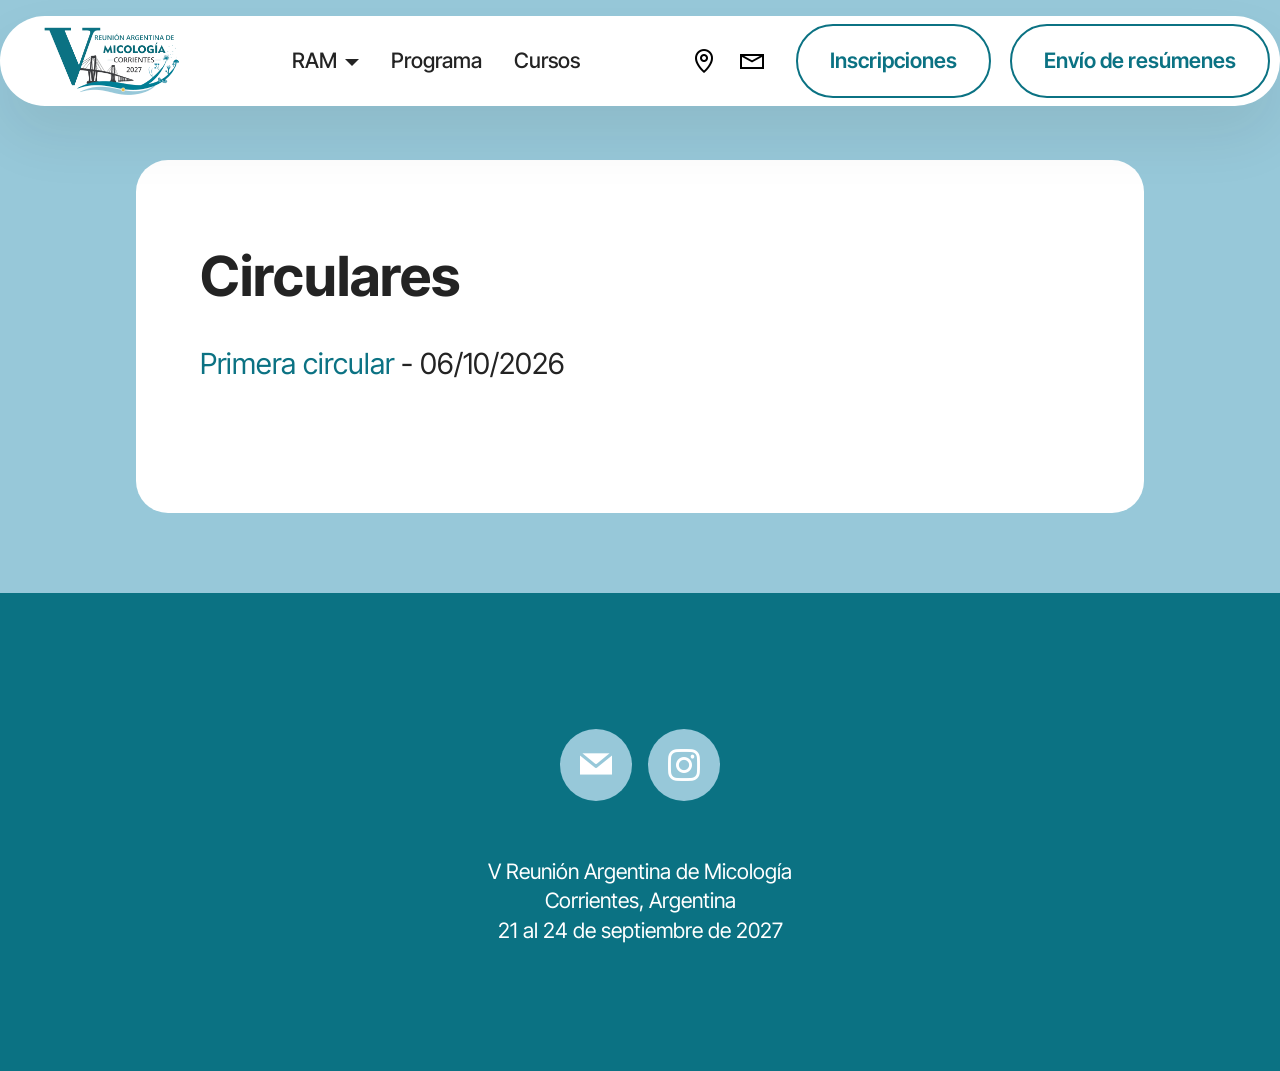
==== commit ca33fdd4: "Actualizacion" ====
--- a/Sitio web/circulares.html
+++ b/Sitio web/circulares.html
@@ -1,180 +1,210 @@
 <!DOCTYPE html>
-<html  >
-<head>
+<html>
+ <head>
   <!-- Site made with Mobirise Website Builder v6.1.9, https://mobirise.com -->
-  <meta charset="UTF-8">
-  <meta http-equiv="X-UA-Compatible" content="IE=edge">
-  <meta name="generator" content="Mobirise v6.1.9, mobirise.com">
-  <meta name="viewport" content="width=device-width, initial-scale=1, minimum-scale=1">
-  <link rel="shortcut icon" href="assets/images/v-128x128.png" type="image/x-icon">
-  <meta name="description" content="">
-  
-  
-  <title>Circulares</title>
-  <link rel="stylesheet" href="assets/web/assets/mobirise-icons2/mobirise2.css">
-  <link rel="stylesheet" href="assets/bootstrap/css/bootstrap.min.css">
-  <link rel="stylesheet" href="assets/dropdown/css/style.css">
-  <link rel="stylesheet" href="assets/socicon/css/styles.css">
-  <link rel="stylesheet" href="assets/theme/css/style.css">
-  <link rel="preload" href="https://fonts.googleapis.com/css?family=Inter+Tight:100,200,300,400,500,600,700,800,900,100i,200i,300i,400i,500i,600i,700i,800i,900i&display=swap" as="style" onload="this.onload=null;this.rel='stylesheet'">
-  <noscript><link rel="stylesheet" href="https://fonts.googleapis.com/css?family=Inter+Tight:100,200,300,400,500,600,700,800,900,100i,200i,300i,400i,500i,600i,700i,800i,900i&display=swap"></noscript>
-  <link rel="preload" as="style" href="assets/mobirise/css/mbr-additional.css?v=fghSV0"><link rel="stylesheet" href="assets/mobirise/css/mbr-additional.css?v=fghSV0" type="text/css">
-
-  
-  
-  
-</head>
-<body>
-  
-  <section data-bs-version="5.1" class="menu menu2 cid-vwmxlg3b1n" once="menu" id="menu02-l">
-	
-
-	<nav class="navbar navbar-dropdown navbar-fixed-top navbar-expand-lg">
-		<div class="container">
-			<div class="navbar-brand">
-				<span class="navbar-logo">
-					<a href="index.html">
-						<img src="assets/images/logo-vram-276x143.png" alt="" style="height: 4.5rem;">
-					</a>
-				</span>
-				
-			</div>
-			<button class="navbar-toggler" type="button" data-toggle="collapse" data-bs-toggle="collapse" data-target="#navbarSupportedContent" data-bs-target="#navbarSupportedContent" aria-controls="navbarNavAltMarkup" aria-expanded="false" aria-label="Toggle navigation">
-				<div class="hamburger">
-					<span></span>
-					<span></span>
-					<span></span>
-					<span></span>
-				</div>
-			</button>
-			<div class="collapse navbar-collapse" id="navbarSupportedContent">
-				<ul class="navbar-nav nav-dropdown" data-app-modern-menu="true"><li class="nav-item">
-						<a class="nav-link link text-black text-primary display-4" href="circulares.html">Circulares</a>
-					</li>
-					<li class="nav-item">
-						<a class="nav-link link text-black text-primary display-4" href="cursos.html" aria-expanded="false">Cursos</a>
-					</li>
-					<li class="nav-item">
-						<a class="nav-link link text-black text-primary display-4" href="conferencistas.html">Conferencistas</a>
-					</li></ul>
-				<div class="icons-menu">
-					<a class="iconfont-wrapper" href="lugar.html">
-						<span class="p-2 mbr-iconfont mobi-mbri-map-pin mobi-mbri"></span>
-					</a>
-					<a class="iconfont-wrapper" href="index.html">
-						<span class="p-2 mbr-iconfont mobi-mbri-letter mobi-mbri"></span>
-					</a>
-					
-					
-				</div>
-				<div class="navbar-buttons mbr-section-btn"><a class="btn btn-warning-outline display-4" href="inscripcion.html">Inscripciones</a> <a class="btn btn-warning-outline display-4" href="resumenes.html">Envío de resúmenes</a></div>
-			</div>
-		</div>
-	</nav>
-</section>
-
-<section data-bs-version="5.1" class="article07 cid-vwb0IIBzwA" id="article07-d">
-  
-
-  
-  
-  <div class="container">
+  <meta charset="utf-8"/>
+  <meta content="IE=edge" http-equiv="X-UA-Compatible"/>
+  <meta content="Mobirise v6.1.9, mobirise.com" name="generator"/>
+  <meta content="width=device-width, initial-scale=1, minimum-scale=1" name="viewport"/>
+  <link href="assets/images/v-128x128.png" rel="shortcut icon" type="image/x-icon"/>
+  <meta content="" name="description"/>
+  <title>
+   Circulares
+  </title>
+  <link href="assets/web/assets/mobirise-icons2/mobirise2.css" rel="stylesheet"/>
+  <link href="assets/bootstrap/css/bootstrap.min.css" rel="stylesheet"/>
+  <link href="assets/dropdown/css/style.css" rel="stylesheet"/>
+  <link href="assets/socicon/css/styles.css" rel="stylesheet"/>
+  <link href="assets/theme/css/style.css" rel="stylesheet"/>
+  <link as="style" href="https://fonts.googleapis.com/css?family=Inter+Tight:100,200,300,400,500,600,700,800,900,100i,200i,300i,400i,500i,600i,700i,800i,900i&display=swap" onload="this.onload=null;this.rel='stylesheet'" rel="preload"/>
+  <noscript>
+   <link href="https://fonts.googleapis.com/css?family=Inter+Tight:100,200,300,400,500,600,700,800,900,100i,200i,300i,400i,500i,600i,700i,800i,900i&display=swap" rel="stylesheet"/>
+  </noscript>
+  <link as="style" href="assets/mobirise/css/mbr-additional.css?v=Kwyboe" rel="preload"/>
+  <link href="assets/mobirise/css/mbr-additional.css?v=Kwyboe" rel="stylesheet" type="text/css"/>
+ </head>
+ <body>
+  <section class="menu menu2 cid-vwmxlg3b1n" data-bs-version="5.1" id="menu02-l" once="menu">
+   <nav class="navbar navbar-dropdown navbar-fixed-top navbar-expand-lg">
+    <div class="container">
+     <div class="navbar-brand">
+      <span class="navbar-logo">
+       <a href="index.html">
+        <img alt="" src="assets/images/logo-vram-276x143.webp" style="height: 4.5rem;"/>
+       </a>
+      </span>
+     </div>
+     <button aria-controls="navbarNavAltMarkup" aria-expanded="false" aria-label="Toggle navigation" class="navbar-toggler" data-bs-target="#navbarSupportedContent" data-bs-toggle="collapse" data-target="#navbarSupportedContent" data-toggle="collapse" type="button">
+      <div class="hamburger">
+       <span>
+       </span>
+       <span>
+       </span>
+       <span>
+       </span>
+       <span>
+       </span>
+      </div>
+     </button>
+     <div class="collapse navbar-collapse" id="navbarSupportedContent">
+      <ul class="navbar-nav nav-dropdown" data-app-modern-menu="true">
+       <li class="nav-item dropdown">
+        <a aria-expanded="true" class="nav-link link text-black text-primary dropdown-toggle display-4" data-bs-auto-close="outside" data-bs-toggle="dropdown" data-toggle="dropdown-submenu" href="circulares.html">
+         RAM
+        </a>
+        <div aria-labelledby="dropdown-404" class="dropdown-menu">
+         <a class="text-black text-primary dropdown-item display-4" href="circulares.html">
+          Circulares
+         </a>
+         <a class="text-black text-primary dropdown-item display-4" href="organizacion.html">
+          Comisión organizadora
+         </a>
+         <a class="text-black text-primary dropdown-item display-4" href="conferencistas.html">
+          Conferencistas
+         </a>
+        </div>
+       </li>
+       <li class="nav-item">
+        <a class="nav-link link text-black text-primary display-4" href="programa.html">
+         Programa
+        </a>
+       </li>
+       <li class="nav-item">
+        <a aria-expanded="false" class="nav-link link text-black text-primary display-4" href="cursos.html">
+         Cursos
+        </a>
+       </li>
+      </ul>
+      <div class="icons-menu">
+       <a class="iconfont-wrapper" href="lugar.html">
+        <span class="p-2 mbr-iconfont mobi-mbri-map-pin mobi-mbri">
+        </span>
+       </a>
+       <a class="iconfont-wrapper" href="mailto:vramctes2027@gmail.com">
+        <span class="p-2 mbr-iconfont mobi-mbri-letter mobi-mbri">
+        </span>
+       </a>
+      </div>
+      <div class="navbar-buttons mbr-section-btn">
+       <a class="btn btn-warning-outline display-4" href="inscripcion.html">
+        Inscripciones
+       </a>
+       <a class="btn btn-warning-outline display-4" href="resumenes.html">
+        Envío de resúmenes
+       </a>
+      </div>
+     </div>
+    </div>
+   </nav>
+  </section>
+  <section class="article07 cid-vwb0IIBzwA" data-bs-version="5.1" id="article07-d">
+   <div class="container">
     <div class="row justify-content-center">
-      <div class="card col-md-12 col-lg-10">
-        <div class="card-wrapper">
-          <h3 class="card-title mbr-fonts-style mbr-white mt-3 mb-4 display-2">
-            <strong>Circulares</strong></h3>
-          <div class="row card-box align-left">
-            <div class="item features-without-image col-12">
-              <div class="item-wrapper">
-                <h4 class="mbr-section-subtitle mbr-fonts-style mb-3 display-5"><strong>Tercera circular</strong></h4>
-                <p class="mbr-text mbr-fonts-style display-7">
-                  We offer various shipping options to accommodate your needs.
-                  During the checkout process, you will have the opportunity to
-                  select the shipping method that suits you best. These options
-                  may include standard shipping, express shipping, or expedited
-                  delivery, depending on your location and the nature of the
-                  product.
-                </p>
-              </div>
-            </div>
-            <div class="item features-without-image col-12">
-              <div class="item-wrapper">
-                <h4 class="mbr-section-subtitle mbr-fonts-style mb-3 display-5">
-                  <strong>Segunda circular</strong></h4>
-                <p class="mbr-text mbr-fonts-style display-7">
-                  We understand that timely delivery is crucial, and we make
-                  every effort to deliver your order within the estimated time
-                  frame specified during the checkout process. Please note that
-                  the estimated delivery time may vary based on factors such as
-                  product availability, destination, and shipping method
-                  selected.
-                </p>
-              </div>
-            </div>
-            <div class="item features-without-image col-12">
-              <div class="item-wrapper">
-                <h4 class="mbr-section-subtitle mbr-fonts-style mb-3 display-5">
-                  <strong>Primera circular - DD/MM/AAAA</strong></h4>
-                <p class="mbr-text mbr-fonts-style display-7">
-                  Once you place an order, our dedicated team begins processing
-                  it promptly. This includes verifying the order details,
-                  conducting quality checks, and preparing the package for
-                  shipment. The order processing time may vary depending on the
-                  product, with some items requiring additional handling or
-                  customization.
-                </p>
-              </div>
-            </div>
-            <div class="item features-without-image col-12">
-              <div class="item-wrapper">
-                <h4 class="mbr-section-subtitle mbr-fonts-style mb-3 display-5"></h4>
-                <p class="mbr-text mbr-fonts-style display-7"></p>
-              </div>
-            </div>
-          </div>
-          
-        </div>
-      </div>
+     <div class="card col-md-12 col-lg-10">
+      <div class="card-wrapper">
+       <h3 class="card-title mbr-fonts-style mbr-white mt-3 mb-4 display-2">
+        <strong>
+         Circulares
+        </strong>
+       </h3>
+       <div class="row card-box align-left">
+        <div class="item features-without-image col-12 active">
+         <div class="item-wrapper">
+          <h4 class="mbr-section-subtitle mbr-fonts-style mb-3 display-5">
+           <a class="text-warning" href="assets/files/Primera-CircularVRAM.pdf" target="_blank">
+            Primera circular
+           </a>
+           - 06/10/2026
+          </h4>
+          <p class="mbr-text mbr-fonts-style display-7">
+          </p>
+         </div>
+        </div>
+        <div class="item features-without-image col-12">
+         <div class="item-wrapper">
+          <h4 class="mbr-section-subtitle mbr-fonts-style mb-3 display-5">
+          </h4>
+          <p class="mbr-text mbr-fonts-style display-7">
+          </p>
+         </div>
+        </div>
+        <div class="item features-without-image col-12">
+         <div class="item-wrapper">
+          <h4 class="mbr-section-subtitle mbr-fonts-style mb-3 display-5">
+          </h4>
+          <p class="mbr-text mbr-fonts-style display-7">
+          </p>
+         </div>
+        </div>
+        <div class="item features-without-image col-12">
+         <div class="item-wrapper">
+          <h4 class="mbr-section-subtitle mbr-fonts-style mb-3 display-5">
+          </h4>
+          <p class="mbr-text mbr-fonts-style display-7">
+          </p>
+         </div>
+        </div>
+       </div>
+      </div>
+     </div>
     </div>
-  </div>
-</section>
-
-<section data-bs-version="5.1" class="footer3 cid-vwaWoXGsTa" once="footers" id="footer03-c">
-
-        
-
-    
-
-    <div class="container">
-        <div class="row">
-            
-
-            <div class="col-12 mt-4">
-                <div class="social-row">
-                    <div class="soc-item">
-                        <a href="mailto:amcspegazzini@gmail.com">
-                            <span class="mbr-iconfont display-7 socicon-mail socicon"></span>
-                        </a>
-                    </div>
-                    <div class="soc-item">
-                        <a href="index.html">
-                            <span class="mbr-iconfont socicon-instagram socicon"></span>
-                        </a>
-                    </div>
-                    
-                    
-                    
-                </div>
-            </div>
-            <div class="col-12 mt-5">
-                <p class="mbr-fonts-style copyright display-7">
-                    V Reunión Argentina de Micología<br>Corrientes, Argentina<br>21 al 24 de septiembre de 2027<br><br></p>
-            </div>
-        </div>
+   </div>
+  </section>
+  <section class="footer3 cid-vwaWoXGsTa" data-bs-version="5.1" id="footer03-c" once="footers">
+   <div class="container">
+    <div class="row">
+     <div class="col-12 mt-4">
+      <div class="social-row">
+       <div class="soc-item">
+        <a href="mailto:vramctes2027@gmail.com">
+         <span class="mbr-iconfont display-7 socicon-mail socicon">
+         </span>
+        </a>
+       </div>
+       <div class="soc-item">
+        <a href="https://www.instagram.com/amcspegazzini/" target="_blank">
+         <span class="mbr-iconfont socicon-instagram socicon">
+         </span>
+        </a>
+       </div>
+      </div>
+     </div>
+     <div class="col-12 mt-5">
+      <p class="mbr-fonts-style copyright display-7">
+       V Reunión Argentina de Micología
+       <br/>
+       Corrientes, Argentina
+       <br/>
+       21 al 24 de septiembre de 2027
+       <br/>
+       <br/>
+      </p>
+     </div>
     </div>
-</section><section class="display-7" style="padding: 0;align-items: center;justify-content: center;flex-wrap: wrap;    align-content: center;display: flex;position: relative;height: 4rem;"><a href="https://mobiri.se/2850051" style="flex: 1 1;height: 4rem;position: absolute;width: 100%;z-index: 1;"><img alt="" style="height: 4rem;" src="[data-uri]"></a><p style="margin: 0;text-align: center;" class="display-7">&#8204;</p><a style="z-index:1" href="https://mobirise.com/builder/no-code-website-builder.html">No Code Website Builder</a></section><script src="assets/bootstrap/js/bootstrap.bundle.min.js"></script>  <script src="assets/smoothscroll/smooth-scroll.js"></script>  <script src="assets/ytplayer/index.js"></script>  <script src="assets/dropdown/js/navbar-dropdown.js"></script>  <script src="assets/theme/js/script.js"></script>  
-  
-  
-</body>
-</html>+   </div>
+  </section>
+  <!--
+  <section class="display-7" style="padding: 0;align-items: center;justify-content: center;flex-wrap: wrap;    align-content: center;display: flex;position: relative;height: 4rem;">
+   <a href="https://mobiri.se/2850051" style="flex: 1 1;height: 4rem;position: absolute;width: 100%;z-index: 1;">
+    <img alt="" src="[data-uri]" style="height: 4rem;"/>
+   </a>
+   <p class="display-7" style="margin: 0;text-align: center;">
+    ‌
+   </p>
+   <a href="https://mobirise.com/offline-website-builder.html" style="z-index:1">
+    Offline Website Builder
+   </a>
+  </section>
+  -->
+  <script src="assets/bootstrap/js/bootstrap.bundle.min.js">
+  </script>
+  <script src="assets/smoothscroll/smooth-scroll.js">
+  </script>
+  <script src="assets/ytplayer/index.js">
+  </script>
+  <script src="assets/dropdown/js/navbar-dropdown.js">
+  </script>
+  <script src="assets/theme/js/script.js">
+  </script>
+ </body>
+</html>
--- a/Sitio web/assets/mobirise/css/mbr-additional.css
+++ b/Sitio web/assets/mobirise/css/mbr-additional.css
@@ -1339,9 +1339,7 @@
   }
 }
 .cid-vwaXXMdhIV {
-  padding-top: 8rem;
-  padding-bottom: 4rem;
-  background-color: #0b7283;
+  background-image: url("../../../assets/images/niv-3524-mycena-12-1600x1006.webp");
 }
 .cid-vwaXXMdhIV .mbr-fallback-image.disabled {
   display: none;
@@ -1374,64 +1372,127 @@
   }
 }
 .cid-vwaXXMdhIV .mbr-section-title {
-  color: #000000;
+  color: #ffffff;
 }
 .cid-vwaXXMdhIV .mbr-text,
 .cid-vwaXXMdhIV .mbr-section-btn {
+  color: #ffffff;
+}
+.cid-vz1f0xXJUM {
+  padding-top: 2rem;
+  padding-bottom: 2rem;
+  background-color: #0b7283;
+}
+.cid-vz1f0xXJUM .item-mb {
+  margin-bottom: 2rem;
+}
+@media (max-width: 767px) {
+  .cid-vz1f0xXJUM .item-mb {
+    margin-bottom: 1rem;
+  }
+}
+.cid-vz1f0xXJUM .item-head {
+  background: #97c8d9;
+  padding: 2.25rem;
+}
+@media (min-width: 992px) and (max-width: 1200px) {
+  .cid-vz1f0xXJUM .item-head {
+    padding: 2rem 1.5rem;
+    margin-bottom: 2rem;
+  }
+}
+@media (max-width: 767px) {
+  .cid-vz1f0xXJUM .item-head {
+    padding: 2rem 1.5rem;
+    margin-bottom: 2rem;
+  }
+}
+.cid-vz1f0xXJUM .item-content {
+  padding: 2.25rem 2.25rem 0;
+  background: #ffffff;
+}
+@media (min-width: 992px) and (max-width: 1200px) {
+  .cid-vz1f0xXJUM .item-content {
+    padding: 0rem 1.5rem;
+  }
+}
+@media (max-width: 767px) {
+  .cid-vz1f0xXJUM .item-content {
+    padding: 0rem 1.5rem;
+  }
+}
+.cid-vz1f0xXJUM .item-wrapper {
+  border-radius: 2rem;
+  overflow: hidden;
+  margin-bottom: 2rem;
+  background: #ffffff;
+  padding: 0rem;
+  height: 100%;
+  display: flex;
+  flex-flow: column nowrap;
+}
+@media (max-width: 767px) {
+  .cid-vz1f0xXJUM .item-wrapper {
+    margin-bottom: 1rem;
+  }
+}
+@media (min-width: 992px) and (max-width: 1200px) {
+  .cid-vz1f0xXJUM .item-wrapper .item-footer {
+    padding: 0 1.5rem 3rem;
+  }
+}
+@media (min-width: 1201px) {
+  .cid-vz1f0xXJUM .item-wrapper .item-footer {
+    padding: 0 2rem 3rem;
+  }
+}
+.cid-vz1f0xXJUM .btn {
+  width: -webkit-fill-available;
+}
+.cid-vz1f0xXJUM .item:focus,
+.cid-vz1f0xXJUM span:focus {
+  outline: none;
+}
+.cid-vz1f0xXJUM .mbr-section-btn {
+  margin-top: auto !important;
+  padding: 2rem 2rem 0;
+}
+@media (max-width: 991px) {
+  .cid-vz1f0xXJUM .mbr-section-btn {
+    padding: 0rem 2.25rem 2rem;
+  }
+}
+@media (max-width: 767px) {
+  .cid-vz1f0xXJUM .mbr-section-btn {
+    padding: 0rem 1.5rem;
+    margin-bottom: 2rem;
+  }
+}
+.cid-vz1f0xXJUM .mbr-section-title {
+  color: #232323;
+}
+.cid-vz1f0xXJUM .mbr-section-subtitle {
+  color: #ffffff;
+}
+.cid-vz1f0xXJUM .mbr-text,
+.cid-vz1f0xXJUM .mbr-section-btn {
+  text-align: center;
+}
+.cid-vz1f0xXJUM .item-title {
+  text-align: left;
   color: #000000;
 }
-.cid-vw6m2N0T4a {
-  padding-top: 3rem;
-  padding-bottom: 3rem;
-  background-color: #97c8d9;
-}
-.cid-vw6m2N0T4a .item-subtitle {
-  line-height: 1.2;
+.cid-vz1f0xXJUM .item-subtitle {
+  text-align: center;
   color: #000000;
 }
-.cid-vw6m2N0T4a img,
-.cid-vw6m2N0T4a .item-img {
-  width: 100%;
-  height: 100%;
-  height: 300px;
-  object-fit: cover;
-}
-.cid-vw6m2N0T4a .item:focus,
-.cid-vw6m2N0T4a span:focus {
-  outline: none;
-}
-.cid-vw6m2N0T4a .item {
-  margin-bottom: 2rem;
-}
-@media (max-width: 767px) {
-  .cid-vw6m2N0T4a .item {
-    margin-bottom: 1rem;
-  }
-}
-.cid-vw6m2N0T4a .item-wrapper {
-  position: relative;
-  border-radius: 4px;
-  height: 100%;
-  display: flex;
-  flex-flow: column nowrap;
-}
-.cid-vw6m2N0T4a .mbr-section-title {
-  color: #232323;
-}
-.cid-vw6m2N0T4a .mbr-text,
-.cid-vw6m2N0T4a .mbr-section-btn {
-  color: #232323;
-}
-.cid-vw6m2N0T4a .item-title {
-  color: #232323;
-}
-.cid-vw6m2N0T4a .content-head {
+.cid-vz1f0xXJUM .content-head {
   max-width: 800px;
 }
 .cid-vwmmZiCyZ2 {
   padding-top: 2rem;
   padding-bottom: 2rem;
-  background-color: #0b7283;
+  background-color: #97c8d9;
 }
 @media (min-width: 992px) {
   .cid-vwmmZiCyZ2 .carousel {
@@ -1569,7 +1630,7 @@
 }
 .cid-vwaWoXGsTa .social-row .soc-item a:hover .mbr-iconfont,
 .cid-vwaWoXGsTa .social-row .soc-item a:focus .mbr-iconfont {
-  background-color: #bcef9b;
+  background-color: #acc4cc;
 }
 .cid-vwaWoXGsTa .social-row .soc-item a .mbr-iconfont {
   width: 72px;
@@ -1579,7 +1640,7 @@
   justify-content: center;
   border-radius: 100%;
   font-size: 32px;
-  background-color: #9fe870;
+  background-color: #97c8d9;
   color: #ffffff;
   transition: all 0.3s ease-in-out;
 }
@@ -2163,55 +2224,19 @@
     padding: 1rem;
   }
 }
-.cid-vwb1hGjHQr {
+.cid-vx857GfY82 {
   padding-top: 10rem;
-  padding-bottom: 6rem;
-  background-color: #0b7283;
-}
-.cid-vwb1hGjHQr .item-wrapper img {
-  width: 80px;
-  height: 80px;
-  object-fit: cover;
-  border-radius: 50% !important;
-}
-.cid-vwb1hGjHQr .item-wrapper {
-  background: #ffffff;
-  margin-bottom: 2rem;
-  padding: 2.25rem;
-}
-@media (min-width: 992px) and (max-width: 1200px) {
-  .cid-vwb1hGjHQr .item-wrapper {
-    padding: 1.5rem;
-    margin-bottom: 2rem;
-  }
-}
-@media (max-width: 767px) {
-  .cid-vwb1hGjHQr .item-wrapper {
-    padding: 1.5rem;
-    margin-bottom: 1rem;
-  }
-}
-.cid-vwb1hGjHQr .card-title,
-.cid-vwb1hGjHQr .iconfont-wrapper {
+  padding-bottom: 4rem;
+  background-color: #97c8d9;
+}
+.cid-vx857GfY82 .mbr-text {
   color: #000000;
 }
-.cid-vwb1hGjHQr .card-text {
+.cid-vx857GfY82 .mbr-section-subtitle {
   color: #000000;
-  text-align: left;
-}
-.cid-vwb1hGjHQr .content-head {
-  max-width: 800px;
-}
-.cid-vwb1hGjHQr .mbr-section-title {
-  color: #000000;
-}
-.cid-vwb1hGjHQr .card-title,
-.cid-vwb1hGjHQr .img-wrapper {
-  text-align: center;
-}
-.cid-vwb1hGjHQr .img-wrapper {
-  display: flex;
-  justify-content: center;
+}
+.cid-vx857GfY82 .mbr-section-title {
+  color: #232323;
 }
 .cid-vwaWoXGsTa {
   padding-top: 6rem;
@@ -2229,7 +2254,7 @@
 }
 .cid-vwaWoXGsTa .social-row .soc-item a:hover .mbr-iconfont,
 .cid-vwaWoXGsTa .social-row .soc-item a:focus .mbr-iconfont {
-  background-color: #bcef9b;
+  background-color: #acc4cc;
 }
 .cid-vwaWoXGsTa .social-row .soc-item a .mbr-iconfont {
   width: 72px;
@@ -2239,7 +2264,7 @@
   justify-content: center;
   border-radius: 100%;
   font-size: 32px;
-  background-color: #9fe870;
+  background-color: #97c8d9;
   color: #ffffff;
   transition: all 0.3s ease-in-out;
 }
@@ -2826,7 +2851,7 @@
 .cid-vwb0IIBzwA {
   padding-top: 10rem;
   padding-bottom: 5rem;
-  background-color: #0b7283;
+  background-color: #97c8d9;
 }
 .cid-vwb0IIBzwA .mbr-fallback-image.disabled {
   display: none;
@@ -2866,10 +2891,10 @@
 .cid-vwb0IIBzwA .card-title,
 .cid-vwb0IIBzwA .card-box {
   text-align: left;
-  color: #000000;
+  color: #232323;
 }
 .cid-vwaWoXGsTa {
-  padding-top: 0rem;
+  padding-top: 6rem;
   padding-bottom: 6rem;
   background-color: #0b7283;
 }
@@ -2884,7 +2909,7 @@
 }
 .cid-vwaWoXGsTa .social-row .soc-item a:hover .mbr-iconfont,
 .cid-vwaWoXGsTa .social-row .soc-item a:focus .mbr-iconfont {
-  background-color: #bcef9b;
+  background-color: #acc4cc;
 }
 .cid-vwaWoXGsTa .social-row .soc-item a .mbr-iconfont {
   width: 72px;
@@ -2894,7 +2919,7 @@
   justify-content: center;
   border-radius: 100%;
   font-size: 32px;
-  background-color: #9fe870;
+  background-color: #97c8d9;
   color: #ffffff;
   transition: all 0.3s ease-in-out;
 }
@@ -3480,8 +3505,8 @@
 }
 .cid-vwb0l0Vz3g {
   padding-top: 10rem;
-  padding-bottom: 6rem;
-  background-color: #0b7283;
+  padding-bottom: 2rem;
+  background-color: #97c8d9;
 }
 .cid-vwb0l0Vz3g .item-subtitle {
   line-height: 1.2;
@@ -3547,7 +3572,7 @@
 }
 .cid-vwaWoXGsTa .social-row .soc-item a:hover .mbr-iconfont,
 .cid-vwaWoXGsTa .social-row .soc-item a:focus .mbr-iconfont {
-  background-color: #bcef9b;
+  background-color: #acc4cc;
 }
 .cid-vwaWoXGsTa .social-row .soc-item a .mbr-iconfont {
   width: 72px;
@@ -3557,7 +3582,7 @@
   justify-content: center;
   border-radius: 100%;
   font-size: 32px;
-  background-color: #9fe870;
+  background-color: #97c8d9;
   color: #ffffff;
   transition: all 0.3s ease-in-out;
 }
@@ -4142,9 +4167,9 @@
   }
 }
 .cid-vwaZGhWlGX {
-  padding-top: 9rem;
-  padding-bottom: 5rem;
-  background-color: #0b7283;
+  padding-top: 10rem;
+  padding-bottom: 10rem;
+  background-color: #97c8d9;
 }
 .cid-vwaZGhWlGX .mbr-text {
   color: #000000;
@@ -4153,7 +4178,7 @@
   color: #000000;
 }
 .cid-vwaZGhWlGX .mbr-section-title {
-  color: #000000;
+  color: #232323;
 }
 .cid-vwaWoXGsTa {
   padding-top: 6rem;
@@ -4171,7 +4196,7 @@
 }
 .cid-vwaWoXGsTa .social-row .soc-item a:hover .mbr-iconfont,
 .cid-vwaWoXGsTa .social-row .soc-item a:focus .mbr-iconfont {
-  background-color: #bcef9b;
+  background-color: #acc4cc;
 }
 .cid-vwaWoXGsTa .social-row .soc-item a .mbr-iconfont {
   width: 72px;
@@ -4181,7 +4206,7 @@
   justify-content: center;
   border-radius: 100%;
   font-size: 32px;
-  background-color: #9fe870;
+  background-color: #97c8d9;
   color: #ffffff;
   transition: all 0.3s ease-in-out;
 }
@@ -4766,9 +4791,9 @@
   }
 }
 .cid-vwmyNsJ2OO {
-  padding-top: 9rem;
-  padding-bottom: 5rem;
-  background-color: #0b7283;
+  padding-top: 10rem;
+  padding-bottom: 8rem;
+  background-color: #97c8d9;
 }
 .cid-vwmyNsJ2OO .mbr-text {
   color: #000000;
@@ -4777,7 +4802,7 @@
   color: #000000;
 }
 .cid-vwmyNsJ2OO .mbr-section-title {
-  color: #000000;
+  color: #232323;
 }
 .cid-vwmyNsSkxa {
   padding-top: 6rem;
@@ -4795,7 +4820,7 @@
 }
 .cid-vwmyNsSkxa .social-row .soc-item a:hover .mbr-iconfont,
 .cid-vwmyNsSkxa .social-row .soc-item a:focus .mbr-iconfont {
-  background-color: #bcef9b;
+  background-color: #acc4cc;
 }
 .cid-vwmyNsSkxa .social-row .soc-item a .mbr-iconfont {
   width: 72px;
@@ -4805,7 +4830,7 @@
   justify-content: center;
   border-radius: 100%;
   font-size: 32px;
-  background-color: #9fe870;
+  background-color: #97c8d9;
   color: #ffffff;
   transition: all 0.3s ease-in-out;
 }
@@ -5391,8 +5416,8 @@
 }
 .cid-vwqMJBgeYd {
   padding-top: 10rem;
-  padding-bottom: 5rem;
-  background: #0b7283;
+  padding-bottom: 1rem;
+  background: #97c8d9;
 }
 .cid-vwqMJBgeYd .mbr-fallback-image.disabled {
   display: none;
@@ -5468,9 +5493,134 @@
 .cid-vwqMJBgeYd .content-head {
   max-width: 800px;
 }
+.cid-vx8620WkId {
+  padding-top: 2rem;
+  padding-bottom: 3rem;
+  background-color: #97c8d9;
+}
+@media (min-width: 992px) {
+  .cid-vx8620WkId .carousel {
+    max-height: 600px;
+  }
+  .cid-vx8620WkId .carousel img {
+    height: 600px;
+    object-fit: cover;
+  }
+}
+@media (max-width: 991px) and (min-width: 768px) {
+  .cid-vx8620WkId .carousel {
+    min-height: 390px;
+  }
+  .cid-vx8620WkId .carousel img {
+    height: 390px;
+    object-fit: cover;
+  }
+}
+@media (max-width: 767px) {
+  .cid-vx8620WkId .carousel {
+    min-height: 330px;
+  }
+  .cid-vx8620WkId .carousel img {
+    height: 330px;
+    object-fit: cover;
+  }
+  .cid-vx8620WkId .container .carousel-control {
+    margin-bottom: 0;
+  }
+  .cid-vx8620WkId .content-slider-wrap {
+    width: 100% !important;
+  }
+}
+.cid-vx8620WkId .carousel,
+.cid-vx8620WkId .carousel-inner {
+  display: flex;
+  align-items: center;
+}
+.cid-vx8620WkId .item-wrapper {
+  width: 100%;
+}
+.cid-vx8620WkId .item-menu-overlay {
+  border-radius: 2rem;
+}
+.cid-vx8620WkId .carousel-control:hover {
+  background: #1b1b1b;
+  color: #fff;
+  opacity: 1;
+}
+.cid-vx8620WkId .mobi-mbri-arrow-next {
+  margin-left: 5px;
+}
+.cid-vx8620WkId .mobi-mbri-arrow-prev {
+  margin-right: 5px;
+}
+.cid-vx8620WkId .container .carousel-indicators {
+  margin-bottom: 3px;
+}
+.cid-vx8620WkId .carousel-control {
+  top: 50%;
+  width: 60px;
+  height: 60px;
+  margin-top: -1.5rem;
+  font-size: 22px;
+  background-color: rgba(0, 0, 0, 0.5);
+  border: 2px solid #fff;
+  border-radius: 50%;
+  transition: all 0.3s;
+}
+.cid-vx8620WkId .carousel-control.carousel-control-prev {
+  left: 0;
+  margin-left: 2.5rem;
+}
+.cid-vx8620WkId .carousel-control.carousel-control-next {
+  right: 0;
+  margin-right: 2.5rem;
+}
+@media (max-width: 767px) {
+  .cid-vx8620WkId .carousel-control {
+    top: auto;
+    bottom: 1rem;
+  }
+}
+.cid-vx8620WkId .carousel-indicators {
+  position: absolute;
+  bottom: 0;
+  margin-bottom: 1.5rem !important;
+}
+.cid-vx8620WkId .carousel-indicators li {
+  max-width: 15px;
+  height: 15px;
+  width: 15px;
+  max-height: 15px;
+  margin: 3px;
+  background-color: rgba(0, 0, 0, 0.5);
+  border: 2px solid #fff;
+  border-radius: 50%;
+  opacity: 0.5;
+  transition: all 0.3s;
+}
+.cid-vx8620WkId .carousel-indicators li.active,
+.cid-vx8620WkId .carousel-indicators li:hover {
+  opacity: 0.9;
+}
+.cid-vx8620WkId .carousel-indicators li::after,
+.cid-vx8620WkId .carousel-indicators li::before {
+  content: none;
+}
+.cid-vx8620WkId .carousel-indicators.ie-fix {
+  left: 50%;
+  display: block;
+  width: 60%;
+  margin-left: -30%;
+  text-align: center;
+}
+@media (max-width: 768px) {
+  .cid-vx8620WkId .carousel-indicators {
+    display: none !important;
+  }
+}
 .cid-vwmyZWBqRO {
-  padding-top: 4rem;
-  padding-bottom: 5rem;
+  padding-top: 2rem;
+  padding-bottom: 2rem;
   background-color: #97c8d9;
 }
 .cid-vwmyZWBqRO .mbr-text {
@@ -5480,7 +5630,7 @@
   color: #000000;
 }
 .cid-vwmyZWBqRO .mbr-section-title {
-  color: #000000;
+  color: #232323;
 }
 .cid-vwmyZWK9aU {
   padding-top: 6rem;
@@ -5498,7 +5648,7 @@
 }
 .cid-vwmyZWK9aU .social-row .soc-item a:hover .mbr-iconfont,
 .cid-vwmyZWK9aU .social-row .soc-item a:focus .mbr-iconfont {
-  background-color: #bcef9b;
+  background-color: #acc4cc;
 }
 .cid-vwmyZWK9aU .social-row .soc-item a .mbr-iconfont {
   width: 72px;
@@ -5508,7 +5658,7 @@
   justify-content: center;
   border-radius: 100%;
   font-size: 32px;
-  background-color: #9fe870;
+  background-color: #97c8d9;
   color: #ffffff;
   transition: all 0.3s ease-in-out;
 }
@@ -5538,3 +5688,1333 @@
 .cid-vwmyZWK9aU .mbr-section-title {
   color: #ffffff;
 }
+.cid-vx86Mi63EO {
+  z-index: 1000;
+  width: 100%;
+  position: relative;
+}
+.cid-vx86Mi63EO .dropdown-item:before {
+  font-family: Moririse2 !important;
+  content: "\e966";
+  display: inline-block;
+  width: 0;
+  position: absolute;
+  left: 1rem;
+  top: 0.5rem;
+  margin-right: 0.5rem;
+  line-height: 1;
+  font-size: inherit;
+  vertical-align: middle;
+  text-align: center;
+  overflow: hidden;
+  transform: scale(0, 1);
+  transition: all 0.25s ease-in-out;
+}
+@media (max-width: 767px) {
+  .cid-vx86Mi63EO .navbar-toggler {
+    transform: scale(0.8);
+  }
+}
+.cid-vx86Mi63EO .navbar-brand {
+  flex-shrink: 0;
+  align-items: center;
+  margin-right: 0;
+  padding: 10px 0;
+  transition: all 0.3s;
+  word-break: break-word;
+  z-index: 1;
+}
+.cid-vx86Mi63EO .navbar-brand img {
+  max-width: 100%;
+  max-height: 100%;
+  border-radius: 0px !important;
+}
+.cid-vx86Mi63EO .navbar-brand .navbar-caption {
+  line-height: inherit !important;
+}
+.cid-vx86Mi63EO .navbar-brand .navbar-logo a {
+  outline: none;
+}
+.cid-vx86Mi63EO .navbar-nav {
+  margin: auto;
+  margin-left: 0;
+  margin-left: auto;
+}
+.cid-vx86Mi63EO .navbar-nav .nav-item {
+  padding: 0 !important;
+  transition: .3s all !important;
+}
+.cid-vx86Mi63EO .navbar-nav .nav-item .nav-link {
+  padding: 16px !important;
+  margin: 0 !important;
+  border-radius: 1rem !important;
+  transition: .3s all !important;
+}
+.cid-vx86Mi63EO .navbar-nav .nav-item .nav-link:hover {
+  background-color: rgba(27, 31, 10, 0.06);
+}
+.cid-vx86Mi63EO .navbar-nav .open .nav-link::after {
+  transform: rotate(180deg);
+}
+@media (min-width: 992px) {
+  .cid-vx86Mi63EO .navbar-nav .open .nav-link::before {
+    content: "";
+    width: 100%;
+    height: 20px;
+    top: 100%;
+    background: transparent;
+    position: absolute;
+  }
+}
+.cid-vx86Mi63EO .navbar-nav .dropdown-item {
+  padding: 12px !important;
+  border-radius: 0.5rem !important;
+  margin: 0 8px !important;
+  transition: .3s all !important;
+}
+.cid-vx86Mi63EO .navbar-nav .dropdown-item:hover {
+  background-color: rgba(27, 31, 10, 0.06);
+}
+@media (min-width: 992px) {
+  .cid-vx86Mi63EO .navbar-nav {
+    padding-left: 1.5rem;
+  }
+}
+.cid-vx86Mi63EO .nav-link {
+  width: fit-content;
+  position: relative;
+}
+.cid-vx86Mi63EO .navbar-logo {
+  padding-left: 2rem;
+  margin: 0 !important;
+}
+@media (max-width: 767px) {
+  .cid-vx86Mi63EO .navbar-logo {
+    padding-left: 1rem;
+  }
+}
+.cid-vx86Mi63EO .navbar-caption {
+  padding-left: 1rem;
+  padding-right: .5rem;
+}
+@media (max-width: 767px) {
+  .cid-vx86Mi63EO .nav-dropdown {
+    padding-bottom: 0.5rem;
+  }
+}
+.cid-vx86Mi63EO .nav-dropdown .link.dropdown-toggle::after {
+  margin-left: 0.5rem;
+  margin-top: 0.2rem;
+  transition: .3s all;
+}
+.cid-vx86Mi63EO .container {
+  display: flex;
+  height: 90px;
+  padding: 0.5rem 0.6rem;
+  flex-wrap: nowrap;
+  left: 0;
+  right: 0;
+  -webkit-box-pack: justify;
+  -ms-flex-pack: justify;
+  justify-content: flex-end;
+  -webkit-box-align: center;
+  -webkit-align-items: center;
+  -ms-flex-align: center;
+  align-items: center;
+  border-radius: 100vw;
+  margin-top: 1rem;
+  background-color: #ffffff;
+  box-shadow: 0 30px 60px 0 rgba(27, 31, 10, 0.08);
+}
+@media (max-width: 992px) {
+  .cid-vx86Mi63EO .container {
+    padding-right: 2rem;
+  }
+}
+@media (max-width: 767px) {
+  .cid-vx86Mi63EO .container {
+    width: 95%;
+    height: 56px !important;
+    padding-right: 1rem;
+    margin-top: 0rem;
+  }
+}
+.cid-vx86Mi63EO .iconfont-wrapper {
+  color: #000000 !important;
+  font-size: 1.5rem;
+  padding-right: 0.5rem;
+}
+.cid-vx86Mi63EO .dropdown-menu {
+  flex-wrap: wrap;
+  flex-direction: column;
+  max-width: 100%;
+  padding: 12px 4px !important;
+  border-radius: 1.5rem;
+  transition: .3s all !important;
+  min-width: auto;
+  background: #ffffff;
+}
+.cid-vx86Mi63EO .nav-item:focus,
+.cid-vx86Mi63EO .nav-link:focus {
+  outline: none;
+}
+.cid-vx86Mi63EO .dropdown .dropdown-menu .dropdown-item {
+  width: auto;
+  transition: all 0.25s ease-in-out;
+}
+.cid-vx86Mi63EO .dropdown .dropdown-menu .dropdown-item::after {
+  right: 0.5rem;
+}
+.cid-vx86Mi63EO .dropdown .dropdown-menu .dropdown-item .mbr-iconfont {
+  margin-right: 0.5rem;
+  vertical-align: sub;
+}
+.cid-vx86Mi63EO .dropdown .dropdown-menu .dropdown-item .mbr-iconfont:before {
+  display: inline-block;
+  transform: scale(1, 1);
+  transition: all 0.25s ease-in-out;
+}
+.cid-vx86Mi63EO .collapsed .dropdown-menu .dropdown-item:before {
+  display: none;
+}
+.cid-vx86Mi63EO .collapsed .dropdown .dropdown-menu .dropdown-item {
+  padding: 0.235em 1.5em 0.235em 1.5em !important;
+  transition: none;
+  margin: 0 !important;
+}
+.cid-vx86Mi63EO .navbar {
+  min-height: 90px;
+  transition: all 0.3s;
+  border-bottom: 1px solid transparent;
+  background: transparent !important;
+  padding: 0 !important;
+  border: none !important;
+  box-shadow: none !important;
+  border-radius: 0 !important;
+}
+.cid-vx86Mi63EO .navbar.opened {
+  transition: all 0.3s;
+}
+.cid-vx86Mi63EO .navbar .dropdown-item {
+  padding: 0.5rem 1.8rem;
+}
+.cid-vx86Mi63EO .navbar .navbar-logo img {
+  width: auto;
+}
+.cid-vx86Mi63EO .navbar .navbar-collapse {
+  z-index: 1;
+  justify-content: flex-end;
+}
+.cid-vx86Mi63EO .navbar.collapsed {
+  justify-content: center;
+}
+.cid-vx86Mi63EO .navbar.collapsed .nav-item .nav-link::before {
+  display: none;
+}
+.cid-vx86Mi63EO .navbar.collapsed.opened .dropdown-menu {
+  top: 0;
+}
+@media (min-width: 992px) {
+  .cid-vx86Mi63EO .navbar.collapsed.opened:not(.navbar-short) .navbar-collapse {
+    max-height: calc(98.5vh - 4.5rem);
+  }
+}
+.cid-vx86Mi63EO .navbar.collapsed .dropdown-menu .dropdown-submenu {
+  left: 0 !important;
+}
+.cid-vx86Mi63EO .navbar.collapsed .dropdown-menu .dropdown-item:after {
+  right: auto;
+}
+.cid-vx86Mi63EO .navbar.collapsed .dropdown-menu .dropdown-toggle[data-toggle="dropdown-submenu"]:after {
+  margin-left: 0.5rem;
+  margin-top: 0.2rem;
+  border-top: 0.35em solid;
+  border-right: 0.35em solid transparent;
+  border-left: 0.35em solid transparent;
+  border-bottom: 0;
+  top: 41%;
+}
+.cid-vx86Mi63EO .navbar.collapsed ul.navbar-nav li {
+  margin: auto;
+}
+.cid-vx86Mi63EO .navbar.collapsed .dropdown-menu .dropdown-item {
+  padding: 0.25rem 1.5rem;
+  text-align: center;
+}
+.cid-vx86Mi63EO .navbar.collapsed .icons-menu {
+  padding-left: 0;
+  padding-right: 0;
+  padding-top: 0.5rem;
+  padding-bottom: 0.5rem;
+}
+@media (max-width: 767px) {
+  .cid-vx86Mi63EO .navbar {
+    min-height: 72px;
+  }
+  .cid-vx86Mi63EO .navbar .navbar-logo img {
+    height: 2rem !important;
+  }
+}
+@media (max-width: 991px) {
+  .cid-vx86Mi63EO .navbar .nav-item .nav-link::before {
+    display: none;
+  }
+  .cid-vx86Mi63EO .navbar.opened .dropdown-menu {
+    top: 0;
+  }
+  .cid-vx86Mi63EO .navbar .dropdown-menu .dropdown-submenu {
+    left: 0 !important;
+  }
+  .cid-vx86Mi63EO .navbar .dropdown-menu .dropdown-item:after {
+    right: auto;
+  }
+  .cid-vx86Mi63EO .navbar .dropdown-menu .dropdown-toggle[data-toggle="dropdown-submenu"]:after {
+    margin-left: 0.5rem;
+    margin-top: 0.2rem;
+    border-top: 0.35em solid;
+    border-right: 0.35em solid transparent;
+    border-left: 0.35em solid transparent;
+    border-bottom: 0;
+    top: 40%;
+  }
+  .cid-vx86Mi63EO .navbar .dropdown-menu .dropdown-item {
+    padding: 0.25rem 1.5rem !important;
+    text-align: center;
+  }
+  .cid-vx86Mi63EO .navbar .navbar-brand {
+    flex-shrink: initial;
+    flex-basis: auto;
+    word-break: break-word;
+    padding-right: 10px;
+  }
+  .cid-vx86Mi63EO .navbar .navbar-toggler {
+    flex-basis: auto;
+  }
+  .cid-vx86Mi63EO .navbar .icons-menu {
+    padding-left: 0;
+    padding-top: 0.5rem;
+    padding-bottom: 0.5rem;
+  }
+}
+.cid-vx86Mi63EO .navbar.navbar-short .navbar-logo img {
+  height: 2rem;
+}
+.cid-vx86Mi63EO .dropdown-item.active,
+.cid-vx86Mi63EO .dropdown-item:active {
+  background-color: transparent;
+}
+.cid-vx86Mi63EO .navbar-expand-lg .navbar-nav .nav-link {
+  padding: 0;
+}
+.cid-vx86Mi63EO .nav-dropdown .link.dropdown-toggle {
+  margin-right: 1.667em;
+}
+.cid-vx86Mi63EO .nav-dropdown .link.dropdown-toggle[aria-expanded="true"] {
+  margin-right: 0;
+  padding: 0.667em 1.667em;
+}
+.cid-vx86Mi63EO .navbar.navbar-expand-lg .dropdown .dropdown-menu {
+  background: #ffffff;
+}
+.cid-vx86Mi63EO .navbar.navbar-expand-lg .dropdown .dropdown-menu .dropdown-submenu {
+  margin: 0;
+  left: 105%;
+  transform: none;
+  top: -12px;
+}
+.cid-vx86Mi63EO .navbar .dropdown.open > .dropdown-menu {
+  display: flex;
+}
+.cid-vx86Mi63EO ul.navbar-nav {
+  flex-wrap: wrap;
+}
+.cid-vx86Mi63EO .navbar-buttons {
+  text-align: center;
+  min-width: 140px;
+}
+@media (max-width: 992px) {
+  .cid-vx86Mi63EO .navbar-buttons {
+    text-align: left;
+  }
+}
+.cid-vx86Mi63EO button.navbar-toggler {
+  outline: none;
+  width: 31px;
+  height: 20px;
+  cursor: pointer;
+  transition: all 0.2s;
+  position: relative;
+  align-self: center;
+}
+.cid-vx86Mi63EO button.navbar-toggler .hamburger span {
+  position: absolute;
+  right: 0;
+  width: 30px;
+  height: 2px;
+  border-right: 5px;
+  background-color: #000000;
+}
+.cid-vx86Mi63EO button.navbar-toggler .hamburger span:nth-child(1) {
+  top: 0;
+  transition: all 0.2s;
+}
+.cid-vx86Mi63EO button.navbar-toggler .hamburger span:nth-child(2) {
+  top: 8px;
+  transition: all 0.15s;
+}
+.cid-vx86Mi63EO button.navbar-toggler .hamburger span:nth-child(3) {
+  top: 8px;
+  transition: all 0.15s;
+}
+.cid-vx86Mi63EO button.navbar-toggler .hamburger span:nth-child(4) {
+  top: 16px;
+  transition: all 0.2s;
+}
+.cid-vx86Mi63EO nav.opened .hamburger span:nth-child(1) {
+  top: 8px;
+  width: 0;
+  opacity: 0;
+  right: 50%;
+  transition: all 0.2s;
+}
+.cid-vx86Mi63EO nav.opened .hamburger span:nth-child(2) {
+  transform: rotate(45deg);
+  transition: all 0.25s;
+}
+.cid-vx86Mi63EO nav.opened .hamburger span:nth-child(3) {
+  transform: rotate(-45deg);
+  transition: all 0.25s;
+}
+.cid-vx86Mi63EO nav.opened .hamburger span:nth-child(4) {
+  top: 8px;
+  width: 0;
+  opacity: 0;
+  right: 50%;
+  transition: all 0.2s;
+}
+.cid-vx86Mi63EO .navbar-dropdown {
+  padding: 0 1rem;
+}
+.cid-vx86Mi63EO a.nav-link {
+  display: flex;
+  align-items: center;
+  justify-content: center;
+}
+.cid-vx86Mi63EO .icons-menu {
+  flex-wrap: nowrap;
+  display: flex;
+  justify-content: center;
+  padding-left: 1rem;
+  padding-right: 1rem;
+  padding-top: 0.3rem;
+  text-align: center;
+}
+@media (max-width: 992px) {
+  .cid-vx86Mi63EO .icons-menu {
+    justify-content: flex-start;
+    margin-bottom: .5rem;
+  }
+}
+@media screen and (-ms-high-contrast: active), (-ms-high-contrast: none) {
+  .cid-vx86Mi63EO .navbar {
+    height: 70px;
+  }
+  .cid-vx86Mi63EO .navbar.opened {
+    height: auto;
+  }
+  .cid-vx86Mi63EO .nav-item .nav-link:hover::before {
+    width: 175%;
+    max-width: calc(100% + 2rem);
+    left: -1rem;
+  }
+}
+.cid-vx86Mi63EO .navbar .dropdown > .dropdown-menu {
+  display: none;
+  width: max-content;
+  max-width: 500px !important;
+  transform: translateX(-50%);
+  top: calc(100% + 20px);
+  left: 50%;
+}
+.cid-vx86Mi63EO .navbar .dropdown > .dropdown-menu .dropdown-item {
+  line-height: 1 !important;
+}
+.cid-vx86Mi63EO .navbar .dropdown > .dropdown-menu .dropdown .dropdown-item {
+  align-items: center;
+  display: flex;
+  height: max-content !important;
+  min-height: max-content !important;
+}
+.cid-vx86Mi63EO .navbar .dropdown > .dropdown-menu .dropdown .dropdown-item::after {
+  display: inline-block;
+  position: static;
+  margin-left: 0.5rem;
+  margin-top: 0;
+  margin-right: 0;
+  margin-bottom: 0;
+  transition: .3s all;
+  transform: rotate(-90deg);
+}
+.cid-vx86Mi63EO .navbar .dropdown > .dropdown-menu .dropdown.open .dropdown-item::after {
+  transform: rotate(0deg);
+}
+.cid-vx86Mi63EO .mbr-section-btn {
+  margin: -0.6rem -0.6rem;
+}
+.cid-vx86Mi63EO .navbar-toggler {
+  margin-left: 12px;
+  margin-right: 8px;
+  order: 1000;
+}
+@media (max-width: 991px) {
+  .cid-vx86Mi63EO .navbar-brand {
+    margin-right: auto;
+  }
+  .cid-vx86Mi63EO .navbar-collapse {
+    z-index: -1 !important;
+    position: absolute;
+    top: 110%;
+    left: 0;
+    width: 100%;
+    padding: 1rem;
+    border-radius: 1.5rem;
+    background: #ffffff;
+    backdrop-filter: blur(8px);
+  }
+  .cid-vx86Mi63EO .navbar-nav .nav-item .nav-link::after {
+    margin-left: 10px;
+  }
+  .cid-vx86Mi63EO .navbar-nav .dropdown-item:hover {
+    background-color: rgba(27, 31, 10, 0.06);
+  }
+  .cid-vx86Mi63EO .navbar .dropdown > .dropdown-menu {
+    max-width: 100% !important;
+    transform: translateX(0);
+    top: 10px;
+    left: 0;
+    padding: 8px !important;
+    border-radius: 1rem;
+    background-color: rgba(27, 31, 10, 0.04) !important;
+  }
+  .cid-vx86Mi63EO .navbar .dropdown > .dropdown-menu .dropdown-item {
+    padding: 8px !important;
+    line-height: 1 !important;
+    margin-bottom: 4px !important;
+  }
+  .cid-vx86Mi63EO .navbar .dropdown > .dropdown-menu .dropdown .dropdown-item {
+    align-items: center;
+    display: flex;
+    height: max-content !important;
+    min-height: max-content !important;
+  }
+  .cid-vx86Mi63EO .navbar .dropdown > .dropdown-menu .dropdown .dropdown-item::after {
+    display: inline-block;
+    position: static;
+    margin-left: 0.5rem;
+    margin-top: 0;
+    margin-right: 0;
+    margin-bottom: 0;
+    transition: .3s all;
+    transform: rotate(0deg);
+  }
+  .cid-vx86Mi63EO .navbar .dropdown > .dropdown-menu .dropdown.open .dropdown-item::after {
+    transform: rotate(180deg);
+  }
+  .cid-vx86Mi63EO .navbar .dropdown > .dropdown-menu .dropdown-submenu {
+    position: static;
+    width: 100%;
+    max-width: 100% !important;
+    transform: translateX(0) !important;
+    top: 0;
+    left: 0;
+    padding: 8px !important;
+    border-radius: 1rem;
+    background-color: rgba(27, 31, 10, 0.04) !important;
+  }
+  .cid-vx86Mi63EO .navbar .dropdown.open > .dropdown-menu {
+    display: flex !important;
+    flex-direction: column;
+    align-items: flex-start;
+  }
+}
+@media (max-width: 575px) {
+  .cid-vx86Mi63EO .navbar-collapse {
+    padding: 1rem;
+  }
+}
+.cid-vx86MinpB4 {
+  padding-top: 10rem;
+  padding-bottom: 2rem;
+  background-color: #97c8d9;
+}
+.cid-vx86MinpB4 .mbr-text {
+  color: #000000;
+}
+.cid-vx86MinpB4 .mbr-section-subtitle {
+  color: #000000;
+}
+.cid-vx86MinpB4 .mbr-section-title {
+  color: #232323;
+}
+.cid-vx88VxMCd7 {
+  padding-top: 2rem;
+  padding-bottom: 1rem;
+  background-color: #97c8d9;
+}
+.cid-vx88VxMCd7 h6 {
+  line-height: 1.2;
+}
+.cid-vx88VxMCd7 img,
+.cid-vx88VxMCd7 .item-img {
+  width: 100%;
+  height: 100%;
+  height: 400px;
+  object-fit: cover;
+}
+@media (max-width: 1200px) {
+  .cid-vx88VxMCd7 img,
+  .cid-vx88VxMCd7 .item-img {
+    height: 300px;
+    object-fit: cover;
+  }
+}
+.cid-vx88VxMCd7 .item:focus,
+.cid-vx88VxMCd7 span:focus {
+  outline: none;
+}
+.cid-vx88VxMCd7 .item-wrapper {
+  position: relative;
+  display: flex;
+  flex-flow: column nowrap;
+  margin-bottom: 2rem;
+}
+.cid-vx88VxMCd7 .mbr-section-btn {
+  margin-top: auto !important;
+  text-align: center;
+}
+.cid-vx88VxMCd7 .mbr-section-title {
+  color: #000000;
+}
+.cid-vx88VxMCd7 .mbr-text,
+.cid-vx88VxMCd7 .mbr-section-btn {
+  color: #000000;
+}
+.cid-vx88VxMCd7 .item-title {
+  color: #000000;
+  text-align: center;
+}
+.cid-vx88VxMCd7 .item-subtitle {
+  color: #000000;
+  text-align: center;
+}
+.cid-vx88VxMCd7 .item-text {
+  color: #000000;
+  text-align: center;
+}
+.cid-vx88VxMCd7 .content-head {
+  max-width: 800px;
+}
+@media (max-width: 767px) {
+  .cid-vx88VxMCd7 img,
+  .cid-vx88VxMCd7 .item-img {
+    height: 300px;
+    object-fit: cover;
+  }
+  .cid-vx88VxMCd7 .item-wrapper {
+    margin-bottom: 1rem;
+  }
+}
+.cid-vx86MiuM1q {
+  padding-top: 6rem;
+  padding-bottom: 6rem;
+  background-color: #0b7283;
+}
+.cid-vx86MiuM1q .social-row {
+  display: flex;
+  justify-content: center;
+  align-items: center;
+  flex-wrap: wrap;
+}
+.cid-vx86MiuM1q .social-row .soc-item {
+  margin: 8px;
+}
+.cid-vx86MiuM1q .social-row .soc-item a:hover .mbr-iconfont,
+.cid-vx86MiuM1q .social-row .soc-item a:focus .mbr-iconfont {
+  background-color: #acc4cc;
+}
+.cid-vx86MiuM1q .social-row .soc-item a .mbr-iconfont {
+  width: 72px;
+  height: 72px;
+  display: flex;
+  align-items: center;
+  justify-content: center;
+  border-radius: 100%;
+  font-size: 32px;
+  background-color: #97c8d9;
+  color: #ffffff;
+  transition: all 0.3s ease-in-out;
+}
+.cid-vx86MiuM1q .row-links {
+  width: 100%;
+  justify-content: center;
+}
+.cid-vx86MiuM1q .header-menu {
+  list-style: none;
+  display: flex;
+  justify-content: center;
+  flex-wrap: wrap;
+  padding: 0;
+  margin-bottom: 0;
+}
+.cid-vx86MiuM1q .header-menu li {
+  padding: 0 1rem 1rem 1rem;
+}
+.cid-vx86MiuM1q .header-menu li p {
+  margin: 0;
+}
+.cid-vx86MiuM1q .copyright {
+  margin-bottom: 0;
+  color: #ffffff;
+  text-align: center;
+}
+.cid-vx86MiuM1q .mbr-section-title {
+  color: #ffffff;
+}
+.cid-vx81jweUcT {
+  z-index: 1000;
+  width: 100%;
+  position: relative;
+}
+.cid-vx81jweUcT .dropdown-item:before {
+  font-family: Moririse2 !important;
+  content: "\e966";
+  display: inline-block;
+  width: 0;
+  position: absolute;
+  left: 1rem;
+  top: 0.5rem;
+  margin-right: 0.5rem;
+  line-height: 1;
+  font-size: inherit;
+  vertical-align: middle;
+  text-align: center;
+  overflow: hidden;
+  transform: scale(0, 1);
+  transition: all 0.25s ease-in-out;
+}
+@media (max-width: 767px) {
+  .cid-vx81jweUcT .navbar-toggler {
+    transform: scale(0.8);
+  }
+}
+.cid-vx81jweUcT .navbar-brand {
+  flex-shrink: 0;
+  align-items: center;
+  margin-right: 0;
+  padding: 10px 0;
+  transition: all 0.3s;
+  word-break: break-word;
+  z-index: 1;
+}
+.cid-vx81jweUcT .navbar-brand img {
+  max-width: 100%;
+  max-height: 100%;
+  border-radius: 0px !important;
+}
+.cid-vx81jweUcT .navbar-brand .navbar-caption {
+  line-height: inherit !important;
+}
+.cid-vx81jweUcT .navbar-brand .navbar-logo a {
+  outline: none;
+}
+.cid-vx81jweUcT .navbar-nav {
+  margin: auto;
+  margin-left: 0;
+  margin-left: auto;
+}
+.cid-vx81jweUcT .navbar-nav .nav-item {
+  padding: 0 !important;
+  transition: .3s all !important;
+}
+.cid-vx81jweUcT .navbar-nav .nav-item .nav-link {
+  padding: 16px !important;
+  margin: 0 !important;
+  border-radius: 1rem !important;
+  transition: .3s all !important;
+}
+.cid-vx81jweUcT .navbar-nav .nav-item .nav-link:hover {
+  background-color: rgba(27, 31, 10, 0.06);
+}
+.cid-vx81jweUcT .navbar-nav .open .nav-link::after {
+  transform: rotate(180deg);
+}
+@media (min-width: 992px) {
+  .cid-vx81jweUcT .navbar-nav .open .nav-link::before {
+    content: "";
+    width: 100%;
+    height: 20px;
+    top: 100%;
+    background: transparent;
+    position: absolute;
+  }
+}
+.cid-vx81jweUcT .navbar-nav .dropdown-item {
+  padding: 12px !important;
+  border-radius: 0.5rem !important;
+  margin: 0 8px !important;
+  transition: .3s all !important;
+}
+.cid-vx81jweUcT .navbar-nav .dropdown-item:hover {
+  background-color: rgba(27, 31, 10, 0.06);
+}
+@media (min-width: 992px) {
+  .cid-vx81jweUcT .navbar-nav {
+    padding-left: 1.5rem;
+  }
+}
+.cid-vx81jweUcT .nav-link {
+  width: fit-content;
+  position: relative;
+}
+.cid-vx81jweUcT .navbar-logo {
+  padding-left: 2rem;
+  margin: 0 !important;
+}
+@media (max-width: 767px) {
+  .cid-vx81jweUcT .navbar-logo {
+    padding-left: 1rem;
+  }
+}
+.cid-vx81jweUcT .navbar-caption {
+  padding-left: 1rem;
+  padding-right: .5rem;
+}
+@media (max-width: 767px) {
+  .cid-vx81jweUcT .nav-dropdown {
+    padding-bottom: 0.5rem;
+  }
+}
+.cid-vx81jweUcT .nav-dropdown .link.dropdown-toggle::after {
+  margin-left: 0.5rem;
+  margin-top: 0.2rem;
+  transition: .3s all;
+}
+.cid-vx81jweUcT .container {
+  display: flex;
+  height: 90px;
+  padding: 0.5rem 0.6rem;
+  flex-wrap: nowrap;
+  left: 0;
+  right: 0;
+  -webkit-box-pack: justify;
+  -ms-flex-pack: justify;
+  justify-content: flex-end;
+  -webkit-box-align: center;
+  -webkit-align-items: center;
+  -ms-flex-align: center;
+  align-items: center;
+  border-radius: 100vw;
+  margin-top: 1rem;
+  background-color: #ffffff;
+  box-shadow: 0 30px 60px 0 rgba(27, 31, 10, 0.08);
+}
+@media (max-width: 992px) {
+  .cid-vx81jweUcT .container {
+    padding-right: 2rem;
+  }
+}
+@media (max-width: 767px) {
+  .cid-vx81jweUcT .container {
+    width: 95%;
+    height: 56px !important;
+    padding-right: 1rem;
+    margin-top: 0rem;
+  }
+}
+.cid-vx81jweUcT .iconfont-wrapper {
+  color: #000000 !important;
+  font-size: 1.5rem;
+  padding-right: 0.5rem;
+}
+.cid-vx81jweUcT .dropdown-menu {
+  flex-wrap: wrap;
+  flex-direction: column;
+  max-width: 100%;
+  padding: 12px 4px !important;
+  border-radius: 1.5rem;
+  transition: .3s all !important;
+  min-width: auto;
+  background: #ffffff;
+}
+.cid-vx81jweUcT .nav-item:focus,
+.cid-vx81jweUcT .nav-link:focus {
+  outline: none;
+}
+.cid-vx81jweUcT .dropdown .dropdown-menu .dropdown-item {
+  width: auto;
+  transition: all 0.25s ease-in-out;
+}
+.cid-vx81jweUcT .dropdown .dropdown-menu .dropdown-item::after {
+  right: 0.5rem;
+}
+.cid-vx81jweUcT .dropdown .dropdown-menu .dropdown-item .mbr-iconfont {
+  margin-right: 0.5rem;
+  vertical-align: sub;
+}
+.cid-vx81jweUcT .dropdown .dropdown-menu .dropdown-item .mbr-iconfont:before {
+  display: inline-block;
+  transform: scale(1, 1);
+  transition: all 0.25s ease-in-out;
+}
+.cid-vx81jweUcT .collapsed .dropdown-menu .dropdown-item:before {
+  display: none;
+}
+.cid-vx81jweUcT .collapsed .dropdown .dropdown-menu .dropdown-item {
+  padding: 0.235em 1.5em 0.235em 1.5em !important;
+  transition: none;
+  margin: 0 !important;
+}
+.cid-vx81jweUcT .navbar {
+  min-height: 90px;
+  transition: all 0.3s;
+  border-bottom: 1px solid transparent;
+  background: transparent !important;
+  padding: 0 !important;
+  border: none !important;
+  box-shadow: none !important;
+  border-radius: 0 !important;
+}
+.cid-vx81jweUcT .navbar.opened {
+  transition: all 0.3s;
+}
+.cid-vx81jweUcT .navbar .dropdown-item {
+  padding: 0.5rem 1.8rem;
+}
+.cid-vx81jweUcT .navbar .navbar-logo img {
+  width: auto;
+}
+.cid-vx81jweUcT .navbar .navbar-collapse {
+  z-index: 1;
+  justify-content: flex-end;
+}
+.cid-vx81jweUcT .navbar.collapsed {
+  justify-content: center;
+}
+.cid-vx81jweUcT .navbar.collapsed .nav-item .nav-link::before {
+  display: none;
+}
+.cid-vx81jweUcT .navbar.collapsed.opened .dropdown-menu {
+  top: 0;
+}
+@media (min-width: 992px) {
+  .cid-vx81jweUcT .navbar.collapsed.opened:not(.navbar-short) .navbar-collapse {
+    max-height: calc(98.5vh - 4.5rem);
+  }
+}
+.cid-vx81jweUcT .navbar.collapsed .dropdown-menu .dropdown-submenu {
+  left: 0 !important;
+}
+.cid-vx81jweUcT .navbar.collapsed .dropdown-menu .dropdown-item:after {
+  right: auto;
+}
+.cid-vx81jweUcT .navbar.collapsed .dropdown-menu .dropdown-toggle[data-toggle="dropdown-submenu"]:after {
+  margin-left: 0.5rem;
+  margin-top: 0.2rem;
+  border-top: 0.35em solid;
+  border-right: 0.35em solid transparent;
+  border-left: 0.35em solid transparent;
+  border-bottom: 0;
+  top: 41%;
+}
+.cid-vx81jweUcT .navbar.collapsed ul.navbar-nav li {
+  margin: auto;
+}
+.cid-vx81jweUcT .navbar.collapsed .dropdown-menu .dropdown-item {
+  padding: 0.25rem 1.5rem;
+  text-align: center;
+}
+.cid-vx81jweUcT .navbar.collapsed .icons-menu {
+  padding-left: 0;
+  padding-right: 0;
+  padding-top: 0.5rem;
+  padding-bottom: 0.5rem;
+}
+@media (max-width: 767px) {
+  .cid-vx81jweUcT .navbar {
+    min-height: 72px;
+  }
+  .cid-vx81jweUcT .navbar .navbar-logo img {
+    height: 2rem !important;
+  }
+}
+@media (max-width: 991px) {
+  .cid-vx81jweUcT .navbar .nav-item .nav-link::before {
+    display: none;
+  }
+  .cid-vx81jweUcT .navbar.opened .dropdown-menu {
+    top: 0;
+  }
+  .cid-vx81jweUcT .navbar .dropdown-menu .dropdown-submenu {
+    left: 0 !important;
+  }
+  .cid-vx81jweUcT .navbar .dropdown-menu .dropdown-item:after {
+    right: auto;
+  }
+  .cid-vx81jweUcT .navbar .dropdown-menu .dropdown-toggle[data-toggle="dropdown-submenu"]:after {
+    margin-left: 0.5rem;
+    margin-top: 0.2rem;
+    border-top: 0.35em solid;
+    border-right: 0.35em solid transparent;
+    border-left: 0.35em solid transparent;
+    border-bottom: 0;
+    top: 40%;
+  }
+  .cid-vx81jweUcT .navbar .dropdown-menu .dropdown-item {
+    padding: 0.25rem 1.5rem !important;
+    text-align: center;
+  }
+  .cid-vx81jweUcT .navbar .navbar-brand {
+    flex-shrink: initial;
+    flex-basis: auto;
+    word-break: break-word;
+    padding-right: 10px;
+  }
+  .cid-vx81jweUcT .navbar .navbar-toggler {
+    flex-basis: auto;
+  }
+  .cid-vx81jweUcT .navbar .icons-menu {
+    padding-left: 0;
+    padding-top: 0.5rem;
+    padding-bottom: 0.5rem;
+  }
+}
+.cid-vx81jweUcT .navbar.navbar-short .navbar-logo img {
+  height: 2rem;
+}
+.cid-vx81jweUcT .dropdown-item.active,
+.cid-vx81jweUcT .dropdown-item:active {
+  background-color: transparent;
+}
+.cid-vx81jweUcT .navbar-expand-lg .navbar-nav .nav-link {
+  padding: 0;
+}
+.cid-vx81jweUcT .nav-dropdown .link.dropdown-toggle {
+  margin-right: 1.667em;
+}
+.cid-vx81jweUcT .nav-dropdown .link.dropdown-toggle[aria-expanded="true"] {
+  margin-right: 0;
+  padding: 0.667em 1.667em;
+}
+.cid-vx81jweUcT .navbar.navbar-expand-lg .dropdown .dropdown-menu {
+  background: #ffffff;
+}
+.cid-vx81jweUcT .navbar.navbar-expand-lg .dropdown .dropdown-menu .dropdown-submenu {
+  margin: 0;
+  left: 105%;
+  transform: none;
+  top: -12px;
+}
+.cid-vx81jweUcT .navbar .dropdown.open > .dropdown-menu {
+  display: flex;
+}
+.cid-vx81jweUcT ul.navbar-nav {
+  flex-wrap: wrap;
+}
+.cid-vx81jweUcT .navbar-buttons {
+  text-align: center;
+  min-width: 140px;
+}
+@media (max-width: 992px) {
+  .cid-vx81jweUcT .navbar-buttons {
+    text-align: left;
+  }
+}
+.cid-vx81jweUcT button.navbar-toggler {
+  outline: none;
+  width: 31px;
+  height: 20px;
+  cursor: pointer;
+  transition: all 0.2s;
+  position: relative;
+  align-self: center;
+}
+.cid-vx81jweUcT button.navbar-toggler .hamburger span {
+  position: absolute;
+  right: 0;
+  width: 30px;
+  height: 2px;
+  border-right: 5px;
+  background-color: #000000;
+}
+.cid-vx81jweUcT button.navbar-toggler .hamburger span:nth-child(1) {
+  top: 0;
+  transition: all 0.2s;
+}
+.cid-vx81jweUcT button.navbar-toggler .hamburger span:nth-child(2) {
+  top: 8px;
+  transition: all 0.15s;
+}
+.cid-vx81jweUcT button.navbar-toggler .hamburger span:nth-child(3) {
+  top: 8px;
+  transition: all 0.15s;
+}
+.cid-vx81jweUcT button.navbar-toggler .hamburger span:nth-child(4) {
+  top: 16px;
+  transition: all 0.2s;
+}
+.cid-vx81jweUcT nav.opened .hamburger span:nth-child(1) {
+  top: 8px;
+  width: 0;
+  opacity: 0;
+  right: 50%;
+  transition: all 0.2s;
+}
+.cid-vx81jweUcT nav.opened .hamburger span:nth-child(2) {
+  transform: rotate(45deg);
+  transition: all 0.25s;
+}
+.cid-vx81jweUcT nav.opened .hamburger span:nth-child(3) {
+  transform: rotate(-45deg);
+  transition: all 0.25s;
+}
+.cid-vx81jweUcT nav.opened .hamburger span:nth-child(4) {
+  top: 8px;
+  width: 0;
+  opacity: 0;
+  right: 50%;
+  transition: all 0.2s;
+}
+.cid-vx81jweUcT .navbar-dropdown {
+  padding: 0 1rem;
+}
+.cid-vx81jweUcT a.nav-link {
+  display: flex;
+  align-items: center;
+  justify-content: center;
+}
+.cid-vx81jweUcT .icons-menu {
+  flex-wrap: nowrap;
+  display: flex;
+  justify-content: center;
+  padding-left: 1rem;
+  padding-right: 1rem;
+  padding-top: 0.3rem;
+  text-align: center;
+}
+@media (max-width: 992px) {
+  .cid-vx81jweUcT .icons-menu {
+    justify-content: flex-start;
+    margin-bottom: .5rem;
+  }
+}
+@media screen and (-ms-high-contrast: active), (-ms-high-contrast: none) {
+  .cid-vx81jweUcT .navbar {
+    height: 70px;
+  }
+  .cid-vx81jweUcT .navbar.opened {
+    height: auto;
+  }
+  .cid-vx81jweUcT .nav-item .nav-link:hover::before {
+    width: 175%;
+    max-width: calc(100% + 2rem);
+    left: -1rem;
+  }
+}
+.cid-vx81jweUcT .navbar .dropdown > .dropdown-menu {
+  display: none;
+  width: max-content;
+  max-width: 500px !important;
+  transform: translateX(-50%);
+  top: calc(100% + 20px);
+  left: 50%;
+}
+.cid-vx81jweUcT .navbar .dropdown > .dropdown-menu .dropdown-item {
+  line-height: 1 !important;
+}
+.cid-vx81jweUcT .navbar .dropdown > .dropdown-menu .dropdown .dropdown-item {
+  align-items: center;
+  display: flex;
+  height: max-content !important;
+  min-height: max-content !important;
+}
+.cid-vx81jweUcT .navbar .dropdown > .dropdown-menu .dropdown .dropdown-item::after {
+  display: inline-block;
+  position: static;
+  margin-left: 0.5rem;
+  margin-top: 0;
+  margin-right: 0;
+  margin-bottom: 0;
+  transition: .3s all;
+  transform: rotate(-90deg);
+}
+.cid-vx81jweUcT .navbar .dropdown > .dropdown-menu .dropdown.open .dropdown-item::after {
+  transform: rotate(0deg);
+}
+.cid-vx81jweUcT .mbr-section-btn {
+  margin: -0.6rem -0.6rem;
+}
+.cid-vx81jweUcT .navbar-toggler {
+  margin-left: 12px;
+  margin-right: 8px;
+  order: 1000;
+}
+@media (max-width: 991px) {
+  .cid-vx81jweUcT .navbar-brand {
+    margin-right: auto;
+  }
+  .cid-vx81jweUcT .navbar-collapse {
+    z-index: -1 !important;
+    position: absolute;
+    top: 110%;
+    left: 0;
+    width: 100%;
+    padding: 1rem;
+    border-radius: 1.5rem;
+    background: #ffffff;
+    backdrop-filter: blur(8px);
+  }
+  .cid-vx81jweUcT .navbar-nav .nav-item .nav-link::after {
+    margin-left: 10px;
+  }
+  .cid-vx81jweUcT .navbar-nav .dropdown-item:hover {
+    background-color: rgba(27, 31, 10, 0.06);
+  }
+  .cid-vx81jweUcT .navbar .dropdown > .dropdown-menu {
+    max-width: 100% !important;
+    transform: translateX(0);
+    top: 10px;
+    left: 0;
+    padding: 8px !important;
+    border-radius: 1rem;
+    background-color: rgba(27, 31, 10, 0.04) !important;
+  }
+  .cid-vx81jweUcT .navbar .dropdown > .dropdown-menu .dropdown-item {
+    padding: 8px !important;
+    line-height: 1 !important;
+    margin-bottom: 4px !important;
+  }
+  .cid-vx81jweUcT .navbar .dropdown > .dropdown-menu .dropdown .dropdown-item {
+    align-items: center;
+    display: flex;
+    height: max-content !important;
+    min-height: max-content !important;
+  }
+  .cid-vx81jweUcT .navbar .dropdown > .dropdown-menu .dropdown .dropdown-item::after {
+    display: inline-block;
+    position: static;
+    margin-left: 0.5rem;
+    margin-top: 0;
+    margin-right: 0;
+    margin-bottom: 0;
+    transition: .3s all;
+    transform: rotate(0deg);
+  }
+  .cid-vx81jweUcT .navbar .dropdown > .dropdown-menu .dropdown.open .dropdown-item::after {
+    transform: rotate(180deg);
+  }
+  .cid-vx81jweUcT .navbar .dropdown > .dropdown-menu .dropdown-submenu {
+    position: static;
+    width: 100%;
+    max-width: 100% !important;
+    transform: translateX(0) !important;
+    top: 0;
+    left: 0;
+    padding: 8px !important;
+    border-radius: 1rem;
+    background-color: rgba(27, 31, 10, 0.04) !important;
+  }
+  .cid-vx81jweUcT .navbar .dropdown.open > .dropdown-menu {
+    display: flex !important;
+    flex-direction: column;
+    align-items: flex-start;
+  }
+}
+@media (max-width: 575px) {
+  .cid-vx81jweUcT .navbar-collapse {
+    padding: 1rem;
+  }
+}
+.cid-vx81jwtt7n {
+  padding-top: 10rem;
+  padding-bottom: 0rem;
+  background-color: #97c8d9;
+}
+.cid-vx81jwtt7n .mbr-text {
+  color: #000000;
+}
+.cid-vx81jwtt7n .mbr-section-subtitle {
+  color: #000000;
+}
+.cid-vx81jwtt7n .mbr-section-title {
+  color: #232323;
+}
+.cid-vx81PxC5nR {
+  padding-top: 2rem;
+  padding-bottom: 5rem;
+  background-color: #97c8d9;
+}
+.cid-vx81PxC5nR .mbr-text {
+  color: #000000;
+}
+.cid-vx81PxC5nR .mbr-section-subtitle {
+  color: #000000;
+}
+.cid-vx81PxC5nR .mbr-section-title {
+  color: #232323;
+}
+.cid-vx81jwzo9B {
+  padding-top: 6rem;
+  padding-bottom: 6rem;
+  background-color: #0b7283;
+}
+.cid-vx81jwzo9B .social-row {
+  display: flex;
+  justify-content: center;
+  align-items: center;
+  flex-wrap: wrap;
+}
+.cid-vx81jwzo9B .social-row .soc-item {
+  margin: 8px;
+}
+.cid-vx81jwzo9B .social-row .soc-item a:hover .mbr-iconfont,
+.cid-vx81jwzo9B .social-row .soc-item a:focus .mbr-iconfont {
+  background-color: #acc4cc;
+}
+.cid-vx81jwzo9B .social-row .soc-item a .mbr-iconfont {
+  width: 72px;
+  height: 72px;
+  display: flex;
+  align-items: center;
+  justify-content: center;
+  border-radius: 100%;
+  font-size: 32px;
+  background-color: #97c8d9;
+  color: #ffffff;
+  transition: all 0.3s ease-in-out;
+}
+.cid-vx81jwzo9B .row-links {
+  width: 100%;
+  justify-content: center;
+}
+.cid-vx81jwzo9B .header-menu {
+  list-style: none;
+  display: flex;
+  justify-content: center;
+  flex-wrap: wrap;
+  padding: 0;
+  margin-bottom: 0;
+}
+.cid-vx81jwzo9B .header-menu li {
+  padding: 0 1rem 1rem 1rem;
+}
+.cid-vx81jwzo9B .header-menu li p {
+  margin: 0;
+}
+.cid-vx81jwzo9B .copyright {
+  margin-bottom: 0;
+  color: #ffffff;
+  text-align: center;
+}
+.cid-vx81jwzo9B .mbr-section-title {
+  color: #ffffff;
+}
--- a/Sitio web/assets/mobirise/css/mbr-additional.css
+++ b/Sitio web/assets/mobirise/css/mbr-additional.css
@@ -1339,9 +1339,7 @@
   }
 }
 .cid-vwaXXMdhIV {
-  padding-top: 8rem;
-  padding-bottom: 4rem;
-  background-color: #0b7283;
+  background-image: url("../../../assets/images/niv-3524-mycena-12-1600x1006.webp");
 }
 .cid-vwaXXMdhIV .mbr-fallback-image.disabled {
   display: none;
@@ -1374,64 +1372,127 @@
   }
 }
 .cid-vwaXXMdhIV .mbr-section-title {
-  color: #000000;
+  color: #ffffff;
 }
 .cid-vwaXXMdhIV .mbr-text,
 .cid-vwaXXMdhIV .mbr-section-btn {
+  color: #ffffff;
+}
+.cid-vz1f0xXJUM {
+  padding-top: 2rem;
+  padding-bottom: 2rem;
+  background-color: #0b7283;
+}
+.cid-vz1f0xXJUM .item-mb {
+  margin-bottom: 2rem;
+}
+@media (max-width: 767px) {
+  .cid-vz1f0xXJUM .item-mb {
+    margin-bottom: 1rem;
+  }
+}
+.cid-vz1f0xXJUM .item-head {
+  background: #97c8d9;
+  padding: 2.25rem;
+}
+@media (min-width: 992px) and (max-width: 1200px) {
+  .cid-vz1f0xXJUM .item-head {
+    padding: 2rem 1.5rem;
+    margin-bottom: 2rem;
+  }
+}
+@media (max-width: 767px) {
+  .cid-vz1f0xXJUM .item-head {
+    padding: 2rem 1.5rem;
+    margin-bottom: 2rem;
+  }
+}
+.cid-vz1f0xXJUM .item-content {
+  padding: 2.25rem 2.25rem 0;
+  background: #ffffff;
+}
+@media (min-width: 992px) and (max-width: 1200px) {
+  .cid-vz1f0xXJUM .item-content {
+    padding: 0rem 1.5rem;
+  }
+}
+@media (max-width: 767px) {
+  .cid-vz1f0xXJUM .item-content {
+    padding: 0rem 1.5rem;
+  }
+}
+.cid-vz1f0xXJUM .item-wrapper {
+  border-radius: 2rem;
+  overflow: hidden;
+  margin-bottom: 2rem;
+  background: #ffffff;
+  padding: 0rem;
+  height: 100%;
+  display: flex;
+  flex-flow: column nowrap;
+}
+@media (max-width: 767px) {
+  .cid-vz1f0xXJUM .item-wrapper {
+    margin-bottom: 1rem;
+  }
+}
+@media (min-width: 992px) and (max-width: 1200px) {
+  .cid-vz1f0xXJUM .item-wrapper .item-footer {
+    padding: 0 1.5rem 3rem;
+  }
+}
+@media (min-width: 1201px) {
+  .cid-vz1f0xXJUM .item-wrapper .item-footer {
+    padding: 0 2rem 3rem;
+  }
+}
+.cid-vz1f0xXJUM .btn {
+  width: -webkit-fill-available;
+}
+.cid-vz1f0xXJUM .item:focus,
+.cid-vz1f0xXJUM span:focus {
+  outline: none;
+}
+.cid-vz1f0xXJUM .mbr-section-btn {
+  margin-top: auto !important;
+  padding: 2rem 2rem 0;
+}
+@media (max-width: 991px) {
+  .cid-vz1f0xXJUM .mbr-section-btn {
+    padding: 0rem 2.25rem 2rem;
+  }
+}
+@media (max-width: 767px) {
+  .cid-vz1f0xXJUM .mbr-section-btn {
+    padding: 0rem 1.5rem;
+    margin-bottom: 2rem;
+  }
+}
+.cid-vz1f0xXJUM .mbr-section-title {
+  color: #232323;
+}
+.cid-vz1f0xXJUM .mbr-section-subtitle {
+  color: #ffffff;
+}
+.cid-vz1f0xXJUM .mbr-text,
+.cid-vz1f0xXJUM .mbr-section-btn {
+  text-align: center;
+}
+.cid-vz1f0xXJUM .item-title {
+  text-align: left;
   color: #000000;
 }
-.cid-vw6m2N0T4a {
-  padding-top: 3rem;
-  padding-bottom: 3rem;
-  background-color: #97c8d9;
-}
-.cid-vw6m2N0T4a .item-subtitle {
-  line-height: 1.2;
+.cid-vz1f0xXJUM .item-subtitle {
+  text-align: center;
   color: #000000;
 }
-.cid-vw6m2N0T4a img,
-.cid-vw6m2N0T4a .item-img {
-  width: 100%;
-  height: 100%;
-  height: 300px;
-  object-fit: cover;
-}
-.cid-vw6m2N0T4a .item:focus,
-.cid-vw6m2N0T4a span:focus {
-  outline: none;
-}
-.cid-vw6m2N0T4a .item {
-  margin-bottom: 2rem;
-}
-@media (max-width: 767px) {
-  .cid-vw6m2N0T4a .item {
-    margin-bottom: 1rem;
-  }
-}
-.cid-vw6m2N0T4a .item-wrapper {
-  position: relative;
-  border-radius: 4px;
-  height: 100%;
-  display: flex;
-  flex-flow: column nowrap;
-}
-.cid-vw6m2N0T4a .mbr-section-title {
-  color: #232323;
-}
-.cid-vw6m2N0T4a .mbr-text,
-.cid-vw6m2N0T4a .mbr-section-btn {
-  color: #232323;
-}
-.cid-vw6m2N0T4a .item-title {
-  color: #232323;
-}
-.cid-vw6m2N0T4a .content-head {
+.cid-vz1f0xXJUM .content-head {
   max-width: 800px;
 }
 .cid-vwmmZiCyZ2 {
   padding-top: 2rem;
   padding-bottom: 2rem;
-  background-color: #0b7283;
+  background-color: #97c8d9;
 }
 @media (min-width: 992px) {
   .cid-vwmmZiCyZ2 .carousel {
@@ -1569,7 +1630,7 @@
 }
 .cid-vwaWoXGsTa .social-row .soc-item a:hover .mbr-iconfont,
 .cid-vwaWoXGsTa .social-row .soc-item a:focus .mbr-iconfont {
-  background-color: #bcef9b;
+  background-color: #acc4cc;
 }
 .cid-vwaWoXGsTa .social-row .soc-item a .mbr-iconfont {
   width: 72px;
@@ -1579,7 +1640,7 @@
   justify-content: center;
   border-radius: 100%;
   font-size: 32px;
-  background-color: #9fe870;
+  background-color: #97c8d9;
   color: #ffffff;
   transition: all 0.3s ease-in-out;
 }
@@ -2163,55 +2224,19 @@
     padding: 1rem;
   }
 }
-.cid-vwb1hGjHQr {
+.cid-vx857GfY82 {
   padding-top: 10rem;
-  padding-bottom: 6rem;
-  background-color: #0b7283;
-}
-.cid-vwb1hGjHQr .item-wrapper img {
-  width: 80px;
-  height: 80px;
-  object-fit: cover;
-  border-radius: 50% !important;
-}
-.cid-vwb1hGjHQr .item-wrapper {
-  background: #ffffff;
-  margin-bottom: 2rem;
-  padding: 2.25rem;
-}
-@media (min-width: 992px) and (max-width: 1200px) {
-  .cid-vwb1hGjHQr .item-wrapper {
-    padding: 1.5rem;
-    margin-bottom: 2rem;
-  }
-}
-@media (max-width: 767px) {
-  .cid-vwb1hGjHQr .item-wrapper {
-    padding: 1.5rem;
-    margin-bottom: 1rem;
-  }
-}
-.cid-vwb1hGjHQr .card-title,
-.cid-vwb1hGjHQr .iconfont-wrapper {
+  padding-bottom: 4rem;
+  background-color: #97c8d9;
+}
+.cid-vx857GfY82 .mbr-text {
   color: #000000;
 }
-.cid-vwb1hGjHQr .card-text {
+.cid-vx857GfY82 .mbr-section-subtitle {
   color: #000000;
-  text-align: left;
-}
-.cid-vwb1hGjHQr .content-head {
-  max-width: 800px;
-}
-.cid-vwb1hGjHQr .mbr-section-title {
-  color: #000000;
-}
-.cid-vwb1hGjHQr .card-title,
-.cid-vwb1hGjHQr .img-wrapper {
-  text-align: center;
-}
-.cid-vwb1hGjHQr .img-wrapper {
-  display: flex;
-  justify-content: center;
+}
+.cid-vx857GfY82 .mbr-section-title {
+  color: #232323;
 }
 .cid-vwaWoXGsTa {
   padding-top: 6rem;
@@ -2229,7 +2254,7 @@
 }
 .cid-vwaWoXGsTa .social-row .soc-item a:hover .mbr-iconfont,
 .cid-vwaWoXGsTa .social-row .soc-item a:focus .mbr-iconfont {
-  background-color: #bcef9b;
+  background-color: #acc4cc;
 }
 .cid-vwaWoXGsTa .social-row .soc-item a .mbr-iconfont {
   width: 72px;
@@ -2239,7 +2264,7 @@
   justify-content: center;
   border-radius: 100%;
   font-size: 32px;
-  background-color: #9fe870;
+  background-color: #97c8d9;
   color: #ffffff;
   transition: all 0.3s ease-in-out;
 }
@@ -2826,7 +2851,7 @@
 .cid-vwb0IIBzwA {
   padding-top: 10rem;
   padding-bottom: 5rem;
-  background-color: #0b7283;
+  background-color: #97c8d9;
 }
 .cid-vwb0IIBzwA .mbr-fallback-image.disabled {
   display: none;
@@ -2866,10 +2891,10 @@
 .cid-vwb0IIBzwA .card-title,
 .cid-vwb0IIBzwA .card-box {
   text-align: left;
-  color: #000000;
+  color: #232323;
 }
 .cid-vwaWoXGsTa {
-  padding-top: 0rem;
+  padding-top: 6rem;
   padding-bottom: 6rem;
   background-color: #0b7283;
 }
@@ -2884,7 +2909,7 @@
 }
 .cid-vwaWoXGsTa .social-row .soc-item a:hover .mbr-iconfont,
 .cid-vwaWoXGsTa .social-row .soc-item a:focus .mbr-iconfont {
-  background-color: #bcef9b;
+  background-color: #acc4cc;
 }
 .cid-vwaWoXGsTa .social-row .soc-item a .mbr-iconfont {
   width: 72px;
@@ -2894,7 +2919,7 @@
   justify-content: center;
   border-radius: 100%;
   font-size: 32px;
-  background-color: #9fe870;
+  background-color: #97c8d9;
   color: #ffffff;
   transition: all 0.3s ease-in-out;
 }
@@ -3480,8 +3505,8 @@
 }
 .cid-vwb0l0Vz3g {
   padding-top: 10rem;
-  padding-bottom: 6rem;
-  background-color: #0b7283;
+  padding-bottom: 2rem;
+  background-color: #97c8d9;
 }
 .cid-vwb0l0Vz3g .item-subtitle {
   line-height: 1.2;
@@ -3547,7 +3572,7 @@
 }
 .cid-vwaWoXGsTa .social-row .soc-item a:hover .mbr-iconfont,
 .cid-vwaWoXGsTa .social-row .soc-item a:focus .mbr-iconfont {
-  background-color: #bcef9b;
+  background-color: #acc4cc;
 }
 .cid-vwaWoXGsTa .social-row .soc-item a .mbr-iconfont {
   width: 72px;
@@ -3557,7 +3582,7 @@
   justify-content: center;
   border-radius: 100%;
   font-size: 32px;
-  background-color: #9fe870;
+  background-color: #97c8d9;
   color: #ffffff;
   transition: all 0.3s ease-in-out;
 }
@@ -4142,9 +4167,9 @@
   }
 }
 .cid-vwaZGhWlGX {
-  padding-top: 9rem;
-  padding-bottom: 5rem;
-  background-color: #0b7283;
+  padding-top: 10rem;
+  padding-bottom: 10rem;
+  background-color: #97c8d9;
 }
 .cid-vwaZGhWlGX .mbr-text {
   color: #000000;
@@ -4153,7 +4178,7 @@
   color: #000000;
 }
 .cid-vwaZGhWlGX .mbr-section-title {
-  color: #000000;
+  color: #232323;
 }
 .cid-vwaWoXGsTa {
   padding-top: 6rem;
@@ -4171,7 +4196,7 @@
 }
 .cid-vwaWoXGsTa .social-row .soc-item a:hover .mbr-iconfont,
 .cid-vwaWoXGsTa .social-row .soc-item a:focus .mbr-iconfont {
-  background-color: #bcef9b;
+  background-color: #acc4cc;
 }
 .cid-vwaWoXGsTa .social-row .soc-item a .mbr-iconfont {
   width: 72px;
@@ -4181,7 +4206,7 @@
   justify-content: center;
   border-radius: 100%;
   font-size: 32px;
-  background-color: #9fe870;
+  background-color: #97c8d9;
   color: #ffffff;
   transition: all 0.3s ease-in-out;
 }
@@ -4766,9 +4791,9 @@
   }
 }
 .cid-vwmyNsJ2OO {
-  padding-top: 9rem;
-  padding-bottom: 5rem;
-  background-color: #0b7283;
+  padding-top: 10rem;
+  padding-bottom: 8rem;
+  background-color: #97c8d9;
 }
 .cid-vwmyNsJ2OO .mbr-text {
   color: #000000;
@@ -4777,7 +4802,7 @@
   color: #000000;
 }
 .cid-vwmyNsJ2OO .mbr-section-title {
-  color: #000000;
+  color: #232323;
 }
 .cid-vwmyNsSkxa {
   padding-top: 6rem;
@@ -4795,7 +4820,7 @@
 }
 .cid-vwmyNsSkxa .social-row .soc-item a:hover .mbr-iconfont,
 .cid-vwmyNsSkxa .social-row .soc-item a:focus .mbr-iconfont {
-  background-color: #bcef9b;
+  background-color: #acc4cc;
 }
 .cid-vwmyNsSkxa .social-row .soc-item a .mbr-iconfont {
   width: 72px;
@@ -4805,7 +4830,7 @@
   justify-content: center;
   border-radius: 100%;
   font-size: 32px;
-  background-color: #9fe870;
+  background-color: #97c8d9;
   color: #ffffff;
   transition: all 0.3s ease-in-out;
 }
@@ -5391,8 +5416,8 @@
 }
 .cid-vwqMJBgeYd {
   padding-top: 10rem;
-  padding-bottom: 5rem;
-  background: #0b7283;
+  padding-bottom: 1rem;
+  background: #97c8d9;
 }
 .cid-vwqMJBgeYd .mbr-fallback-image.disabled {
   display: none;
@@ -5468,9 +5493,134 @@
 .cid-vwqMJBgeYd .content-head {
   max-width: 800px;
 }
+.cid-vx8620WkId {
+  padding-top: 2rem;
+  padding-bottom: 3rem;
+  background-color: #97c8d9;
+}
+@media (min-width: 992px) {
+  .cid-vx8620WkId .carousel {
+    max-height: 600px;
+  }
+  .cid-vx8620WkId .carousel img {
+    height: 600px;
+    object-fit: cover;
+  }
+}
+@media (max-width: 991px) and (min-width: 768px) {
+  .cid-vx8620WkId .carousel {
+    min-height: 390px;
+  }
+  .cid-vx8620WkId .carousel img {
+    height: 390px;
+    object-fit: cover;
+  }
+}
+@media (max-width: 767px) {
+  .cid-vx8620WkId .carousel {
+    min-height: 330px;
+  }
+  .cid-vx8620WkId .carousel img {
+    height: 330px;
+    object-fit: cover;
+  }
+  .cid-vx8620WkId .container .carousel-control {
+    margin-bottom: 0;
+  }
+  .cid-vx8620WkId .content-slider-wrap {
+    width: 100% !important;
+  }
+}
+.cid-vx8620WkId .carousel,
+.cid-vx8620WkId .carousel-inner {
+  display: flex;
+  align-items: center;
+}
+.cid-vx8620WkId .item-wrapper {
+  width: 100%;
+}
+.cid-vx8620WkId .item-menu-overlay {
+  border-radius: 2rem;
+}
+.cid-vx8620WkId .carousel-control:hover {
+  background: #1b1b1b;
+  color: #fff;
+  opacity: 1;
+}
+.cid-vx8620WkId .mobi-mbri-arrow-next {
+  margin-left: 5px;
+}
+.cid-vx8620WkId .mobi-mbri-arrow-prev {
+  margin-right: 5px;
+}
+.cid-vx8620WkId .container .carousel-indicators {
+  margin-bottom: 3px;
+}
+.cid-vx8620WkId .carousel-control {
+  top: 50%;
+  width: 60px;
+  height: 60px;
+  margin-top: -1.5rem;
+  font-size: 22px;
+  background-color: rgba(0, 0, 0, 0.5);
+  border: 2px solid #fff;
+  border-radius: 50%;
+  transition: all 0.3s;
+}
+.cid-vx8620WkId .carousel-control.carousel-control-prev {
+  left: 0;
+  margin-left: 2.5rem;
+}
+.cid-vx8620WkId .carousel-control.carousel-control-next {
+  right: 0;
+  margin-right: 2.5rem;
+}
+@media (max-width: 767px) {
+  .cid-vx8620WkId .carousel-control {
+    top: auto;
+    bottom: 1rem;
+  }
+}
+.cid-vx8620WkId .carousel-indicators {
+  position: absolute;
+  bottom: 0;
+  margin-bottom: 1.5rem !important;
+}
+.cid-vx8620WkId .carousel-indicators li {
+  max-width: 15px;
+  height: 15px;
+  width: 15px;
+  max-height: 15px;
+  margin: 3px;
+  background-color: rgba(0, 0, 0, 0.5);
+  border: 2px solid #fff;
+  border-radius: 50%;
+  opacity: 0.5;
+  transition: all 0.3s;
+}
+.cid-vx8620WkId .carousel-indicators li.active,
+.cid-vx8620WkId .carousel-indicators li:hover {
+  opacity: 0.9;
+}
+.cid-vx8620WkId .carousel-indicators li::after,
+.cid-vx8620WkId .carousel-indicators li::before {
+  content: none;
+}
+.cid-vx8620WkId .carousel-indicators.ie-fix {
+  left: 50%;
+  display: block;
+  width: 60%;
+  margin-left: -30%;
+  text-align: center;
+}
+@media (max-width: 768px) {
+  .cid-vx8620WkId .carousel-indicators {
+    display: none !important;
+  }
+}
 .cid-vwmyZWBqRO {
-  padding-top: 4rem;
-  padding-bottom: 5rem;
+  padding-top: 2rem;
+  padding-bottom: 2rem;
   background-color: #97c8d9;
 }
 .cid-vwmyZWBqRO .mbr-text {
@@ -5480,7 +5630,7 @@
   color: #000000;
 }
 .cid-vwmyZWBqRO .mbr-section-title {
-  color: #000000;
+  color: #232323;
 }
 .cid-vwmyZWK9aU {
   padding-top: 6rem;
@@ -5498,7 +5648,7 @@
 }
 .cid-vwmyZWK9aU .social-row .soc-item a:hover .mbr-iconfont,
 .cid-vwmyZWK9aU .social-row .soc-item a:focus .mbr-iconfont {
-  background-color: #bcef9b;
+  background-color: #acc4cc;
 }
 .cid-vwmyZWK9aU .social-row .soc-item a .mbr-iconfont {
   width: 72px;
@@ -5508,7 +5658,7 @@
   justify-content: center;
   border-radius: 100%;
   font-size: 32px;
-  background-color: #9fe870;
+  background-color: #97c8d9;
   color: #ffffff;
   transition: all 0.3s ease-in-out;
 }
@@ -5538,3 +5688,1333 @@
 .cid-vwmyZWK9aU .mbr-section-title {
   color: #ffffff;
 }
+.cid-vx86Mi63EO {
+  z-index: 1000;
+  width: 100%;
+  position: relative;
+}
+.cid-vx86Mi63EO .dropdown-item:before {
+  font-family: Moririse2 !important;
+  content: "\e966";
+  display: inline-block;
+  width: 0;
+  position: absolute;
+  left: 1rem;
+  top: 0.5rem;
+  margin-right: 0.5rem;
+  line-height: 1;
+  font-size: inherit;
+  vertical-align: middle;
+  text-align: center;
+  overflow: hidden;
+  transform: scale(0, 1);
+  transition: all 0.25s ease-in-out;
+}
+@media (max-width: 767px) {
+  .cid-vx86Mi63EO .navbar-toggler {
+    transform: scale(0.8);
+  }
+}
+.cid-vx86Mi63EO .navbar-brand {
+  flex-shrink: 0;
+  align-items: center;
+  margin-right: 0;
+  padding: 10px 0;
+  transition: all 0.3s;
+  word-break: break-word;
+  z-index: 1;
+}
+.cid-vx86Mi63EO .navbar-brand img {
+  max-width: 100%;
+  max-height: 100%;
+  border-radius: 0px !important;
+}
+.cid-vx86Mi63EO .navbar-brand .navbar-caption {
+  line-height: inherit !important;
+}
+.cid-vx86Mi63EO .navbar-brand .navbar-logo a {
+  outline: none;
+}
+.cid-vx86Mi63EO .navbar-nav {
+  margin: auto;
+  margin-left: 0;
+  margin-left: auto;
+}
+.cid-vx86Mi63EO .navbar-nav .nav-item {
+  padding: 0 !important;
+  transition: .3s all !important;
+}
+.cid-vx86Mi63EO .navbar-nav .nav-item .nav-link {
+  padding: 16px !important;
+  margin: 0 !important;
+  border-radius: 1rem !important;
+  transition: .3s all !important;
+}
+.cid-vx86Mi63EO .navbar-nav .nav-item .nav-link:hover {
+  background-color: rgba(27, 31, 10, 0.06);
+}
+.cid-vx86Mi63EO .navbar-nav .open .nav-link::after {
+  transform: rotate(180deg);
+}
+@media (min-width: 992px) {
+  .cid-vx86Mi63EO .navbar-nav .open .nav-link::before {
+    content: "";
+    width: 100%;
+    height: 20px;
+    top: 100%;
+    background: transparent;
+    position: absolute;
+  }
+}
+.cid-vx86Mi63EO .navbar-nav .dropdown-item {
+  padding: 12px !important;
+  border-radius: 0.5rem !important;
+  margin: 0 8px !important;
+  transition: .3s all !important;
+}
+.cid-vx86Mi63EO .navbar-nav .dropdown-item:hover {
+  background-color: rgba(27, 31, 10, 0.06);
+}
+@media (min-width: 992px) {
+  .cid-vx86Mi63EO .navbar-nav {
+    padding-left: 1.5rem;
+  }
+}
+.cid-vx86Mi63EO .nav-link {
+  width: fit-content;
+  position: relative;
+}
+.cid-vx86Mi63EO .navbar-logo {
+  padding-left: 2rem;
+  margin: 0 !important;
+}
+@media (max-width: 767px) {
+  .cid-vx86Mi63EO .navbar-logo {
+    padding-left: 1rem;
+  }
+}
+.cid-vx86Mi63EO .navbar-caption {
+  padding-left: 1rem;
+  padding-right: .5rem;
+}
+@media (max-width: 767px) {
+  .cid-vx86Mi63EO .nav-dropdown {
+    padding-bottom: 0.5rem;
+  }
+}
+.cid-vx86Mi63EO .nav-dropdown .link.dropdown-toggle::after {
+  margin-left: 0.5rem;
+  margin-top: 0.2rem;
+  transition: .3s all;
+}
+.cid-vx86Mi63EO .container {
+  display: flex;
+  height: 90px;
+  padding: 0.5rem 0.6rem;
+  flex-wrap: nowrap;
+  left: 0;
+  right: 0;
+  -webkit-box-pack: justify;
+  -ms-flex-pack: justify;
+  justify-content: flex-end;
+  -webkit-box-align: center;
+  -webkit-align-items: center;
+  -ms-flex-align: center;
+  align-items: center;
+  border-radius: 100vw;
+  margin-top: 1rem;
+  background-color: #ffffff;
+  box-shadow: 0 30px 60px 0 rgba(27, 31, 10, 0.08);
+}
+@media (max-width: 992px) {
+  .cid-vx86Mi63EO .container {
+    padding-right: 2rem;
+  }
+}
+@media (max-width: 767px) {
+  .cid-vx86Mi63EO .container {
+    width: 95%;
+    height: 56px !important;
+    padding-right: 1rem;
+    margin-top: 0rem;
+  }
+}
+.cid-vx86Mi63EO .iconfont-wrapper {
+  color: #000000 !important;
+  font-size: 1.5rem;
+  padding-right: 0.5rem;
+}
+.cid-vx86Mi63EO .dropdown-menu {
+  flex-wrap: wrap;
+  flex-direction: column;
+  max-width: 100%;
+  padding: 12px 4px !important;
+  border-radius: 1.5rem;
+  transition: .3s all !important;
+  min-width: auto;
+  background: #ffffff;
+}
+.cid-vx86Mi63EO .nav-item:focus,
+.cid-vx86Mi63EO .nav-link:focus {
+  outline: none;
+}
+.cid-vx86Mi63EO .dropdown .dropdown-menu .dropdown-item {
+  width: auto;
+  transition: all 0.25s ease-in-out;
+}
+.cid-vx86Mi63EO .dropdown .dropdown-menu .dropdown-item::after {
+  right: 0.5rem;
+}
+.cid-vx86Mi63EO .dropdown .dropdown-menu .dropdown-item .mbr-iconfont {
+  margin-right: 0.5rem;
+  vertical-align: sub;
+}
+.cid-vx86Mi63EO .dropdown .dropdown-menu .dropdown-item .mbr-iconfont:before {
+  display: inline-block;
+  transform: scale(1, 1);
+  transition: all 0.25s ease-in-out;
+}
+.cid-vx86Mi63EO .collapsed .dropdown-menu .dropdown-item:before {
+  display: none;
+}
+.cid-vx86Mi63EO .collapsed .dropdown .dropdown-menu .dropdown-item {
+  padding: 0.235em 1.5em 0.235em 1.5em !important;
+  transition: none;
+  margin: 0 !important;
+}
+.cid-vx86Mi63EO .navbar {
+  min-height: 90px;
+  transition: all 0.3s;
+  border-bottom: 1px solid transparent;
+  background: transparent !important;
+  padding: 0 !important;
+  border: none !important;
+  box-shadow: none !important;
+  border-radius: 0 !important;
+}
+.cid-vx86Mi63EO .navbar.opened {
+  transition: all 0.3s;
+}
+.cid-vx86Mi63EO .navbar .dropdown-item {
+  padding: 0.5rem 1.8rem;
+}
+.cid-vx86Mi63EO .navbar .navbar-logo img {
+  width: auto;
+}
+.cid-vx86Mi63EO .navbar .navbar-collapse {
+  z-index: 1;
+  justify-content: flex-end;
+}
+.cid-vx86Mi63EO .navbar.collapsed {
+  justify-content: center;
+}
+.cid-vx86Mi63EO .navbar.collapsed .nav-item .nav-link::before {
+  display: none;
+}
+.cid-vx86Mi63EO .navbar.collapsed.opened .dropdown-menu {
+  top: 0;
+}
+@media (min-width: 992px) {
+  .cid-vx86Mi63EO .navbar.collapsed.opened:not(.navbar-short) .navbar-collapse {
+    max-height: calc(98.5vh - 4.5rem);
+  }
+}
+.cid-vx86Mi63EO .navbar.collapsed .dropdown-menu .dropdown-submenu {
+  left: 0 !important;
+}
+.cid-vx86Mi63EO .navbar.collapsed .dropdown-menu .dropdown-item:after {
+  right: auto;
+}
+.cid-vx86Mi63EO .navbar.collapsed .dropdown-menu .dropdown-toggle[data-toggle="dropdown-submenu"]:after {
+  margin-left: 0.5rem;
+  margin-top: 0.2rem;
+  border-top: 0.35em solid;
+  border-right: 0.35em solid transparent;
+  border-left: 0.35em solid transparent;
+  border-bottom: 0;
+  top: 41%;
+}
+.cid-vx86Mi63EO .navbar.collapsed ul.navbar-nav li {
+  margin: auto;
+}
+.cid-vx86Mi63EO .navbar.collapsed .dropdown-menu .dropdown-item {
+  padding: 0.25rem 1.5rem;
+  text-align: center;
+}
+.cid-vx86Mi63EO .navbar.collapsed .icons-menu {
+  padding-left: 0;
+  padding-right: 0;
+  padding-top: 0.5rem;
+  padding-bottom: 0.5rem;
+}
+@media (max-width: 767px) {
+  .cid-vx86Mi63EO .navbar {
+    min-height: 72px;
+  }
+  .cid-vx86Mi63EO .navbar .navbar-logo img {
+    height: 2rem !important;
+  }
+}
+@media (max-width: 991px) {
+  .cid-vx86Mi63EO .navbar .nav-item .nav-link::before {
+    display: none;
+  }
+  .cid-vx86Mi63EO .navbar.opened .dropdown-menu {
+    top: 0;
+  }
+  .cid-vx86Mi63EO .navbar .dropdown-menu .dropdown-submenu {
+    left: 0 !important;
+  }
+  .cid-vx86Mi63EO .navbar .dropdown-menu .dropdown-item:after {
+    right: auto;
+  }
+  .cid-vx86Mi63EO .navbar .dropdown-menu .dropdown-toggle[data-toggle="dropdown-submenu"]:after {
+    margin-left: 0.5rem;
+    margin-top: 0.2rem;
+    border-top: 0.35em solid;
+    border-right: 0.35em solid transparent;
+    border-left: 0.35em solid transparent;
+    border-bottom: 0;
+    top: 40%;
+  }
+  .cid-vx86Mi63EO .navbar .dropdown-menu .dropdown-item {
+    padding: 0.25rem 1.5rem !important;
+    text-align: center;
+  }
+  .cid-vx86Mi63EO .navbar .navbar-brand {
+    flex-shrink: initial;
+    flex-basis: auto;
+    word-break: break-word;
+    padding-right: 10px;
+  }
+  .cid-vx86Mi63EO .navbar .navbar-toggler {
+    flex-basis: auto;
+  }
+  .cid-vx86Mi63EO .navbar .icons-menu {
+    padding-left: 0;
+    padding-top: 0.5rem;
+    padding-bottom: 0.5rem;
+  }
+}
+.cid-vx86Mi63EO .navbar.navbar-short .navbar-logo img {
+  height: 2rem;
+}
+.cid-vx86Mi63EO .dropdown-item.active,
+.cid-vx86Mi63EO .dropdown-item:active {
+  background-color: transparent;
+}
+.cid-vx86Mi63EO .navbar-expand-lg .navbar-nav .nav-link {
+  padding: 0;
+}
+.cid-vx86Mi63EO .nav-dropdown .link.dropdown-toggle {
+  margin-right: 1.667em;
+}
+.cid-vx86Mi63EO .nav-dropdown .link.dropdown-toggle[aria-expanded="true"] {
+  margin-right: 0;
+  padding: 0.667em 1.667em;
+}
+.cid-vx86Mi63EO .navbar.navbar-expand-lg .dropdown .dropdown-menu {
+  background: #ffffff;
+}
+.cid-vx86Mi63EO .navbar.navbar-expand-lg .dropdown .dropdown-menu .dropdown-submenu {
+  margin: 0;
+  left: 105%;
+  transform: none;
+  top: -12px;
+}
+.cid-vx86Mi63EO .navbar .dropdown.open > .dropdown-menu {
+  display: flex;
+}
+.cid-vx86Mi63EO ul.navbar-nav {
+  flex-wrap: wrap;
+}
+.cid-vx86Mi63EO .navbar-buttons {
+  text-align: center;
+  min-width: 140px;
+}
+@media (max-width: 992px) {
+  .cid-vx86Mi63EO .navbar-buttons {
+    text-align: left;
+  }
+}
+.cid-vx86Mi63EO button.navbar-toggler {
+  outline: none;
+  width: 31px;
+  height: 20px;
+  cursor: pointer;
+  transition: all 0.2s;
+  position: relative;
+  align-self: center;
+}
+.cid-vx86Mi63EO button.navbar-toggler .hamburger span {
+  position: absolute;
+  right: 0;
+  width: 30px;
+  height: 2px;
+  border-right: 5px;
+  background-color: #000000;
+}
+.cid-vx86Mi63EO button.navbar-toggler .hamburger span:nth-child(1) {
+  top: 0;
+  transition: all 0.2s;
+}
+.cid-vx86Mi63EO button.navbar-toggler .hamburger span:nth-child(2) {
+  top: 8px;
+  transition: all 0.15s;
+}
+.cid-vx86Mi63EO button.navbar-toggler .hamburger span:nth-child(3) {
+  top: 8px;
+  transition: all 0.15s;
+}
+.cid-vx86Mi63EO button.navbar-toggler .hamburger span:nth-child(4) {
+  top: 16px;
+  transition: all 0.2s;
+}
+.cid-vx86Mi63EO nav.opened .hamburger span:nth-child(1) {
+  top: 8px;
+  width: 0;
+  opacity: 0;
+  right: 50%;
+  transition: all 0.2s;
+}
+.cid-vx86Mi63EO nav.opened .hamburger span:nth-child(2) {
+  transform: rotate(45deg);
+  transition: all 0.25s;
+}
+.cid-vx86Mi63EO nav.opened .hamburger span:nth-child(3) {
+  transform: rotate(-45deg);
+  transition: all 0.25s;
+}
+.cid-vx86Mi63EO nav.opened .hamburger span:nth-child(4) {
+  top: 8px;
+  width: 0;
+  opacity: 0;
+  right: 50%;
+  transition: all 0.2s;
+}
+.cid-vx86Mi63EO .navbar-dropdown {
+  padding: 0 1rem;
+}
+.cid-vx86Mi63EO a.nav-link {
+  display: flex;
+  align-items: center;
+  justify-content: center;
+}
+.cid-vx86Mi63EO .icons-menu {
+  flex-wrap: nowrap;
+  display: flex;
+  justify-content: center;
+  padding-left: 1rem;
+  padding-right: 1rem;
+  padding-top: 0.3rem;
+  text-align: center;
+}
+@media (max-width: 992px) {
+  .cid-vx86Mi63EO .icons-menu {
+    justify-content: flex-start;
+    margin-bottom: .5rem;
+  }
+}
+@media screen and (-ms-high-contrast: active), (-ms-high-contrast: none) {
+  .cid-vx86Mi63EO .navbar {
+    height: 70px;
+  }
+  .cid-vx86Mi63EO .navbar.opened {
+    height: auto;
+  }
+  .cid-vx86Mi63EO .nav-item .nav-link:hover::before {
+    width: 175%;
+    max-width: calc(100% + 2rem);
+    left: -1rem;
+  }
+}
+.cid-vx86Mi63EO .navbar .dropdown > .dropdown-menu {
+  display: none;
+  width: max-content;
+  max-width: 500px !important;
+  transform: translateX(-50%);
+  top: calc(100% + 20px);
+  left: 50%;
+}
+.cid-vx86Mi63EO .navbar .dropdown > .dropdown-menu .dropdown-item {
+  line-height: 1 !important;
+}
+.cid-vx86Mi63EO .navbar .dropdown > .dropdown-menu .dropdown .dropdown-item {
+  align-items: center;
+  display: flex;
+  height: max-content !important;
+  min-height: max-content !important;
+}
+.cid-vx86Mi63EO .navbar .dropdown > .dropdown-menu .dropdown .dropdown-item::after {
+  display: inline-block;
+  position: static;
+  margin-left: 0.5rem;
+  margin-top: 0;
+  margin-right: 0;
+  margin-bottom: 0;
+  transition: .3s all;
+  transform: rotate(-90deg);
+}
+.cid-vx86Mi63EO .navbar .dropdown > .dropdown-menu .dropdown.open .dropdown-item::after {
+  transform: rotate(0deg);
+}
+.cid-vx86Mi63EO .mbr-section-btn {
+  margin: -0.6rem -0.6rem;
+}
+.cid-vx86Mi63EO .navbar-toggler {
+  margin-left: 12px;
+  margin-right: 8px;
+  order: 1000;
+}
+@media (max-width: 991px) {
+  .cid-vx86Mi63EO .navbar-brand {
+    margin-right: auto;
+  }
+  .cid-vx86Mi63EO .navbar-collapse {
+    z-index: -1 !important;
+    position: absolute;
+    top: 110%;
+    left: 0;
+    width: 100%;
+    padding: 1rem;
+    border-radius: 1.5rem;
+    background: #ffffff;
+    backdrop-filter: blur(8px);
+  }
+  .cid-vx86Mi63EO .navbar-nav .nav-item .nav-link::after {
+    margin-left: 10px;
+  }
+  .cid-vx86Mi63EO .navbar-nav .dropdown-item:hover {
+    background-color: rgba(27, 31, 10, 0.06);
+  }
+  .cid-vx86Mi63EO .navbar .dropdown > .dropdown-menu {
+    max-width: 100% !important;
+    transform: translateX(0);
+    top: 10px;
+    left: 0;
+    padding: 8px !important;
+    border-radius: 1rem;
+    background-color: rgba(27, 31, 10, 0.04) !important;
+  }
+  .cid-vx86Mi63EO .navbar .dropdown > .dropdown-menu .dropdown-item {
+    padding: 8px !important;
+    line-height: 1 !important;
+    margin-bottom: 4px !important;
+  }
+  .cid-vx86Mi63EO .navbar .dropdown > .dropdown-menu .dropdown .dropdown-item {
+    align-items: center;
+    display: flex;
+    height: max-content !important;
+    min-height: max-content !important;
+  }
+  .cid-vx86Mi63EO .navbar .dropdown > .dropdown-menu .dropdown .dropdown-item::after {
+    display: inline-block;
+    position: static;
+    margin-left: 0.5rem;
+    margin-top: 0;
+    margin-right: 0;
+    margin-bottom: 0;
+    transition: .3s all;
+    transform: rotate(0deg);
+  }
+  .cid-vx86Mi63EO .navbar .dropdown > .dropdown-menu .dropdown.open .dropdown-item::after {
+    transform: rotate(180deg);
+  }
+  .cid-vx86Mi63EO .navbar .dropdown > .dropdown-menu .dropdown-submenu {
+    position: static;
+    width: 100%;
+    max-width: 100% !important;
+    transform: translateX(0) !important;
+    top: 0;
+    left: 0;
+    padding: 8px !important;
+    border-radius: 1rem;
+    background-color: rgba(27, 31, 10, 0.04) !important;
+  }
+  .cid-vx86Mi63EO .navbar .dropdown.open > .dropdown-menu {
+    display: flex !important;
+    flex-direction: column;
+    align-items: flex-start;
+  }
+}
+@media (max-width: 575px) {
+  .cid-vx86Mi63EO .navbar-collapse {
+    padding: 1rem;
+  }
+}
+.cid-vx86MinpB4 {
+  padding-top: 10rem;
+  padding-bottom: 2rem;
+  background-color: #97c8d9;
+}
+.cid-vx86MinpB4 .mbr-text {
+  color: #000000;
+}
+.cid-vx86MinpB4 .mbr-section-subtitle {
+  color: #000000;
+}
+.cid-vx86MinpB4 .mbr-section-title {
+  color: #232323;
+}
+.cid-vx88VxMCd7 {
+  padding-top: 2rem;
+  padding-bottom: 1rem;
+  background-color: #97c8d9;
+}
+.cid-vx88VxMCd7 h6 {
+  line-height: 1.2;
+}
+.cid-vx88VxMCd7 img,
+.cid-vx88VxMCd7 .item-img {
+  width: 100%;
+  height: 100%;
+  height: 400px;
+  object-fit: cover;
+}
+@media (max-width: 1200px) {
+  .cid-vx88VxMCd7 img,
+  .cid-vx88VxMCd7 .item-img {
+    height: 300px;
+    object-fit: cover;
+  }
+}
+.cid-vx88VxMCd7 .item:focus,
+.cid-vx88VxMCd7 span:focus {
+  outline: none;
+}
+.cid-vx88VxMCd7 .item-wrapper {
+  position: relative;
+  display: flex;
+  flex-flow: column nowrap;
+  margin-bottom: 2rem;
+}
+.cid-vx88VxMCd7 .mbr-section-btn {
+  margin-top: auto !important;
+  text-align: center;
+}
+.cid-vx88VxMCd7 .mbr-section-title {
+  color: #000000;
+}
+.cid-vx88VxMCd7 .mbr-text,
+.cid-vx88VxMCd7 .mbr-section-btn {
+  color: #000000;
+}
+.cid-vx88VxMCd7 .item-title {
+  color: #000000;
+  text-align: center;
+}
+.cid-vx88VxMCd7 .item-subtitle {
+  color: #000000;
+  text-align: center;
+}
+.cid-vx88VxMCd7 .item-text {
+  color: #000000;
+  text-align: center;
+}
+.cid-vx88VxMCd7 .content-head {
+  max-width: 800px;
+}
+@media (max-width: 767px) {
+  .cid-vx88VxMCd7 img,
+  .cid-vx88VxMCd7 .item-img {
+    height: 300px;
+    object-fit: cover;
+  }
+  .cid-vx88VxMCd7 .item-wrapper {
+    margin-bottom: 1rem;
+  }
+}
+.cid-vx86MiuM1q {
+  padding-top: 6rem;
+  padding-bottom: 6rem;
+  background-color: #0b7283;
+}
+.cid-vx86MiuM1q .social-row {
+  display: flex;
+  justify-content: center;
+  align-items: center;
+  flex-wrap: wrap;
+}
+.cid-vx86MiuM1q .social-row .soc-item {
+  margin: 8px;
+}
+.cid-vx86MiuM1q .social-row .soc-item a:hover .mbr-iconfont,
+.cid-vx86MiuM1q .social-row .soc-item a:focus .mbr-iconfont {
+  background-color: #acc4cc;
+}
+.cid-vx86MiuM1q .social-row .soc-item a .mbr-iconfont {
+  width: 72px;
+  height: 72px;
+  display: flex;
+  align-items: center;
+  justify-content: center;
+  border-radius: 100%;
+  font-size: 32px;
+  background-color: #97c8d9;
+  color: #ffffff;
+  transition: all 0.3s ease-in-out;
+}
+.cid-vx86MiuM1q .row-links {
+  width: 100%;
+  justify-content: center;
+}
+.cid-vx86MiuM1q .header-menu {
+  list-style: none;
+  display: flex;
+  justify-content: center;
+  flex-wrap: wrap;
+  padding: 0;
+  margin-bottom: 0;
+}
+.cid-vx86MiuM1q .header-menu li {
+  padding: 0 1rem 1rem 1rem;
+}
+.cid-vx86MiuM1q .header-menu li p {
+  margin: 0;
+}
+.cid-vx86MiuM1q .copyright {
+  margin-bottom: 0;
+  color: #ffffff;
+  text-align: center;
+}
+.cid-vx86MiuM1q .mbr-section-title {
+  color: #ffffff;
+}
+.cid-vx81jweUcT {
+  z-index: 1000;
+  width: 100%;
+  position: relative;
+}
+.cid-vx81jweUcT .dropdown-item:before {
+  font-family: Moririse2 !important;
+  content: "\e966";
+  display: inline-block;
+  width: 0;
+  position: absolute;
+  left: 1rem;
+  top: 0.5rem;
+  margin-right: 0.5rem;
+  line-height: 1;
+  font-size: inherit;
+  vertical-align: middle;
+  text-align: center;
+  overflow: hidden;
+  transform: scale(0, 1);
+  transition: all 0.25s ease-in-out;
+}
+@media (max-width: 767px) {
+  .cid-vx81jweUcT .navbar-toggler {
+    transform: scale(0.8);
+  }
+}
+.cid-vx81jweUcT .navbar-brand {
+  flex-shrink: 0;
+  align-items: center;
+  margin-right: 0;
+  padding: 10px 0;
+  transition: all 0.3s;
+  word-break: break-word;
+  z-index: 1;
+}
+.cid-vx81jweUcT .navbar-brand img {
+  max-width: 100%;
+  max-height: 100%;
+  border-radius: 0px !important;
+}
+.cid-vx81jweUcT .navbar-brand .navbar-caption {
+  line-height: inherit !important;
+}
+.cid-vx81jweUcT .navbar-brand .navbar-logo a {
+  outline: none;
+}
+.cid-vx81jweUcT .navbar-nav {
+  margin: auto;
+  margin-left: 0;
+  margin-left: auto;
+}
+.cid-vx81jweUcT .navbar-nav .nav-item {
+  padding: 0 !important;
+  transition: .3s all !important;
+}
+.cid-vx81jweUcT .navbar-nav .nav-item .nav-link {
+  padding: 16px !important;
+  margin: 0 !important;
+  border-radius: 1rem !important;
+  transition: .3s all !important;
+}
+.cid-vx81jweUcT .navbar-nav .nav-item .nav-link:hover {
+  background-color: rgba(27, 31, 10, 0.06);
+}
+.cid-vx81jweUcT .navbar-nav .open .nav-link::after {
+  transform: rotate(180deg);
+}
+@media (min-width: 992px) {
+  .cid-vx81jweUcT .navbar-nav .open .nav-link::before {
+    content: "";
+    width: 100%;
+    height: 20px;
+    top: 100%;
+    background: transparent;
+    position: absolute;
+  }
+}
+.cid-vx81jweUcT .navbar-nav .dropdown-item {
+  padding: 12px !important;
+  border-radius: 0.5rem !important;
+  margin: 0 8px !important;
+  transition: .3s all !important;
+}
+.cid-vx81jweUcT .navbar-nav .dropdown-item:hover {
+  background-color: rgba(27, 31, 10, 0.06);
+}
+@media (min-width: 992px) {
+  .cid-vx81jweUcT .navbar-nav {
+    padding-left: 1.5rem;
+  }
+}
+.cid-vx81jweUcT .nav-link {
+  width: fit-content;
+  position: relative;
+}
+.cid-vx81jweUcT .navbar-logo {
+  padding-left: 2rem;
+  margin: 0 !important;
+}
+@media (max-width: 767px) {
+  .cid-vx81jweUcT .navbar-logo {
+    padding-left: 1rem;
+  }
+}
+.cid-vx81jweUcT .navbar-caption {
+  padding-left: 1rem;
+  padding-right: .5rem;
+}
+@media (max-width: 767px) {
+  .cid-vx81jweUcT .nav-dropdown {
+    padding-bottom: 0.5rem;
+  }
+}
+.cid-vx81jweUcT .nav-dropdown .link.dropdown-toggle::after {
+  margin-left: 0.5rem;
+  margin-top: 0.2rem;
+  transition: .3s all;
+}
+.cid-vx81jweUcT .container {
+  display: flex;
+  height: 90px;
+  padding: 0.5rem 0.6rem;
+  flex-wrap: nowrap;
+  left: 0;
+  right: 0;
+  -webkit-box-pack: justify;
+  -ms-flex-pack: justify;
+  justify-content: flex-end;
+  -webkit-box-align: center;
+  -webkit-align-items: center;
+  -ms-flex-align: center;
+  align-items: center;
+  border-radius: 100vw;
+  margin-top: 1rem;
+  background-color: #ffffff;
+  box-shadow: 0 30px 60px 0 rgba(27, 31, 10, 0.08);
+}
+@media (max-width: 992px) {
+  .cid-vx81jweUcT .container {
+    padding-right: 2rem;
+  }
+}
+@media (max-width: 767px) {
+  .cid-vx81jweUcT .container {
+    width: 95%;
+    height: 56px !important;
+    padding-right: 1rem;
+    margin-top: 0rem;
+  }
+}
+.cid-vx81jweUcT .iconfont-wrapper {
+  color: #000000 !important;
+  font-size: 1.5rem;
+  padding-right: 0.5rem;
+}
+.cid-vx81jweUcT .dropdown-menu {
+  flex-wrap: wrap;
+  flex-direction: column;
+  max-width: 100%;
+  padding: 12px 4px !important;
+  border-radius: 1.5rem;
+  transition: .3s all !important;
+  min-width: auto;
+  background: #ffffff;
+}
+.cid-vx81jweUcT .nav-item:focus,
+.cid-vx81jweUcT .nav-link:focus {
+  outline: none;
+}
+.cid-vx81jweUcT .dropdown .dropdown-menu .dropdown-item {
+  width: auto;
+  transition: all 0.25s ease-in-out;
+}
+.cid-vx81jweUcT .dropdown .dropdown-menu .dropdown-item::after {
+  right: 0.5rem;
+}
+.cid-vx81jweUcT .dropdown .dropdown-menu .dropdown-item .mbr-iconfont {
+  margin-right: 0.5rem;
+  vertical-align: sub;
+}
+.cid-vx81jweUcT .dropdown .dropdown-menu .dropdown-item .mbr-iconfont:before {
+  display: inline-block;
+  transform: scale(1, 1);
+  transition: all 0.25s ease-in-out;
+}
+.cid-vx81jweUcT .collapsed .dropdown-menu .dropdown-item:before {
+  display: none;
+}
+.cid-vx81jweUcT .collapsed .dropdown .dropdown-menu .dropdown-item {
+  padding: 0.235em 1.5em 0.235em 1.5em !important;
+  transition: none;
+  margin: 0 !important;
+}
+.cid-vx81jweUcT .navbar {
+  min-height: 90px;
+  transition: all 0.3s;
+  border-bottom: 1px solid transparent;
+  background: transparent !important;
+  padding: 0 !important;
+  border: none !important;
+  box-shadow: none !important;
+  border-radius: 0 !important;
+}
+.cid-vx81jweUcT .navbar.opened {
+  transition: all 0.3s;
+}
+.cid-vx81jweUcT .navbar .dropdown-item {
+  padding: 0.5rem 1.8rem;
+}
+.cid-vx81jweUcT .navbar .navbar-logo img {
+  width: auto;
+}
+.cid-vx81jweUcT .navbar .navbar-collapse {
+  z-index: 1;
+  justify-content: flex-end;
+}
+.cid-vx81jweUcT .navbar.collapsed {
+  justify-content: center;
+}
+.cid-vx81jweUcT .navbar.collapsed .nav-item .nav-link::before {
+  display: none;
+}
+.cid-vx81jweUcT .navbar.collapsed.opened .dropdown-menu {
+  top: 0;
+}
+@media (min-width: 992px) {
+  .cid-vx81jweUcT .navbar.collapsed.opened:not(.navbar-short) .navbar-collapse {
+    max-height: calc(98.5vh - 4.5rem);
+  }
+}
+.cid-vx81jweUcT .navbar.collapsed .dropdown-menu .dropdown-submenu {
+  left: 0 !important;
+}
+.cid-vx81jweUcT .navbar.collapsed .dropdown-menu .dropdown-item:after {
+  right: auto;
+}
+.cid-vx81jweUcT .navbar.collapsed .dropdown-menu .dropdown-toggle[data-toggle="dropdown-submenu"]:after {
+  margin-left: 0.5rem;
+  margin-top: 0.2rem;
+  border-top: 0.35em solid;
+  border-right: 0.35em solid transparent;
+  border-left: 0.35em solid transparent;
+  border-bottom: 0;
+  top: 41%;
+}
+.cid-vx81jweUcT .navbar.collapsed ul.navbar-nav li {
+  margin: auto;
+}
+.cid-vx81jweUcT .navbar.collapsed .dropdown-menu .dropdown-item {
+  padding: 0.25rem 1.5rem;
+  text-align: center;
+}
+.cid-vx81jweUcT .navbar.collapsed .icons-menu {
+  padding-left: 0;
+  padding-right: 0;
+  padding-top: 0.5rem;
+  padding-bottom: 0.5rem;
+}
+@media (max-width: 767px) {
+  .cid-vx81jweUcT .navbar {
+    min-height: 72px;
+  }
+  .cid-vx81jweUcT .navbar .navbar-logo img {
+    height: 2rem !important;
+  }
+}
+@media (max-width: 991px) {
+  .cid-vx81jweUcT .navbar .nav-item .nav-link::before {
+    display: none;
+  }
+  .cid-vx81jweUcT .navbar.opened .dropdown-menu {
+    top: 0;
+  }
+  .cid-vx81jweUcT .navbar .dropdown-menu .dropdown-submenu {
+    left: 0 !important;
+  }
+  .cid-vx81jweUcT .navbar .dropdown-menu .dropdown-item:after {
+    right: auto;
+  }
+  .cid-vx81jweUcT .navbar .dropdown-menu .dropdown-toggle[data-toggle="dropdown-submenu"]:after {
+    margin-left: 0.5rem;
+    margin-top: 0.2rem;
+    border-top: 0.35em solid;
+    border-right: 0.35em solid transparent;
+    border-left: 0.35em solid transparent;
+    border-bottom: 0;
+    top: 40%;
+  }
+  .cid-vx81jweUcT .navbar .dropdown-menu .dropdown-item {
+    padding: 0.25rem 1.5rem !important;
+    text-align: center;
+  }
+  .cid-vx81jweUcT .navbar .navbar-brand {
+    flex-shrink: initial;
+    flex-basis: auto;
+    word-break: break-word;
+    padding-right: 10px;
+  }
+  .cid-vx81jweUcT .navbar .navbar-toggler {
+    flex-basis: auto;
+  }
+  .cid-vx81jweUcT .navbar .icons-menu {
+    padding-left: 0;
+    padding-top: 0.5rem;
+    padding-bottom: 0.5rem;
+  }
+}
+.cid-vx81jweUcT .navbar.navbar-short .navbar-logo img {
+  height: 2rem;
+}
+.cid-vx81jweUcT .dropdown-item.active,
+.cid-vx81jweUcT .dropdown-item:active {
+  background-color: transparent;
+}
+.cid-vx81jweUcT .navbar-expand-lg .navbar-nav .nav-link {
+  padding: 0;
+}
+.cid-vx81jweUcT .nav-dropdown .link.dropdown-toggle {
+  margin-right: 1.667em;
+}
+.cid-vx81jweUcT .nav-dropdown .link.dropdown-toggle[aria-expanded="true"] {
+  margin-right: 0;
+  padding: 0.667em 1.667em;
+}
+.cid-vx81jweUcT .navbar.navbar-expand-lg .dropdown .dropdown-menu {
+  background: #ffffff;
+}
+.cid-vx81jweUcT .navbar.navbar-expand-lg .dropdown .dropdown-menu .dropdown-submenu {
+  margin: 0;
+  left: 105%;
+  transform: none;
+  top: -12px;
+}
+.cid-vx81jweUcT .navbar .dropdown.open > .dropdown-menu {
+  display: flex;
+}
+.cid-vx81jweUcT ul.navbar-nav {
+  flex-wrap: wrap;
+}
+.cid-vx81jweUcT .navbar-buttons {
+  text-align: center;
+  min-width: 140px;
+}
+@media (max-width: 992px) {
+  .cid-vx81jweUcT .navbar-buttons {
+    text-align: left;
+  }
+}
+.cid-vx81jweUcT button.navbar-toggler {
+  outline: none;
+  width: 31px;
+  height: 20px;
+  cursor: pointer;
+  transition: all 0.2s;
+  position: relative;
+  align-self: center;
+}
+.cid-vx81jweUcT button.navbar-toggler .hamburger span {
+  position: absolute;
+  right: 0;
+  width: 30px;
+  height: 2px;
+  border-right: 5px;
+  background-color: #000000;
+}
+.cid-vx81jweUcT button.navbar-toggler .hamburger span:nth-child(1) {
+  top: 0;
+  transition: all 0.2s;
+}
+.cid-vx81jweUcT button.navbar-toggler .hamburger span:nth-child(2) {
+  top: 8px;
+  transition: all 0.15s;
+}
+.cid-vx81jweUcT button.navbar-toggler .hamburger span:nth-child(3) {
+  top: 8px;
+  transition: all 0.15s;
+}
+.cid-vx81jweUcT button.navbar-toggler .hamburger span:nth-child(4) {
+  top: 16px;
+  transition: all 0.2s;
+}
+.cid-vx81jweUcT nav.opened .hamburger span:nth-child(1) {
+  top: 8px;
+  width: 0;
+  opacity: 0;
+  right: 50%;
+  transition: all 0.2s;
+}
+.cid-vx81jweUcT nav.opened .hamburger span:nth-child(2) {
+  transform: rotate(45deg);
+  transition: all 0.25s;
+}
+.cid-vx81jweUcT nav.opened .hamburger span:nth-child(3) {
+  transform: rotate(-45deg);
+  transition: all 0.25s;
+}
+.cid-vx81jweUcT nav.opened .hamburger span:nth-child(4) {
+  top: 8px;
+  width: 0;
+  opacity: 0;
+  right: 50%;
+  transition: all 0.2s;
+}
+.cid-vx81jweUcT .navbar-dropdown {
+  padding: 0 1rem;
+}
+.cid-vx81jweUcT a.nav-link {
+  display: flex;
+  align-items: center;
+  justify-content: center;
+}
+.cid-vx81jweUcT .icons-menu {
+  flex-wrap: nowrap;
+  display: flex;
+  justify-content: center;
+  padding-left: 1rem;
+  padding-right: 1rem;
+  padding-top: 0.3rem;
+  text-align: center;
+}
+@media (max-width: 992px) {
+  .cid-vx81jweUcT .icons-menu {
+    justify-content: flex-start;
+    margin-bottom: .5rem;
+  }
+}
+@media screen and (-ms-high-contrast: active), (-ms-high-contrast: none) {
+  .cid-vx81jweUcT .navbar {
+    height: 70px;
+  }
+  .cid-vx81jweUcT .navbar.opened {
+    height: auto;
+  }
+  .cid-vx81jweUcT .nav-item .nav-link:hover::before {
+    width: 175%;
+    max-width: calc(100% + 2rem);
+    left: -1rem;
+  }
+}
+.cid-vx81jweUcT .navbar .dropdown > .dropdown-menu {
+  display: none;
+  width: max-content;
+  max-width: 500px !important;
+  transform: translateX(-50%);
+  top: calc(100% + 20px);
+  left: 50%;
+}
+.cid-vx81jweUcT .navbar .dropdown > .dropdown-menu .dropdown-item {
+  line-height: 1 !important;
+}
+.cid-vx81jweUcT .navbar .dropdown > .dropdown-menu .dropdown .dropdown-item {
+  align-items: center;
+  display: flex;
+  height: max-content !important;
+  min-height: max-content !important;
+}
+.cid-vx81jweUcT .navbar .dropdown > .dropdown-menu .dropdown .dropdown-item::after {
+  display: inline-block;
+  position: static;
+  margin-left: 0.5rem;
+  margin-top: 0;
+  margin-right: 0;
+  margin-bottom: 0;
+  transition: .3s all;
+  transform: rotate(-90deg);
+}
+.cid-vx81jweUcT .navbar .dropdown > .dropdown-menu .dropdown.open .dropdown-item::after {
+  transform: rotate(0deg);
+}
+.cid-vx81jweUcT .mbr-section-btn {
+  margin: -0.6rem -0.6rem;
+}
+.cid-vx81jweUcT .navbar-toggler {
+  margin-left: 12px;
+  margin-right: 8px;
+  order: 1000;
+}
+@media (max-width: 991px) {
+  .cid-vx81jweUcT .navbar-brand {
+    margin-right: auto;
+  }
+  .cid-vx81jweUcT .navbar-collapse {
+    z-index: -1 !important;
+    position: absolute;
+    top: 110%;
+    left: 0;
+    width: 100%;
+    padding: 1rem;
+    border-radius: 1.5rem;
+    background: #ffffff;
+    backdrop-filter: blur(8px);
+  }
+  .cid-vx81jweUcT .navbar-nav .nav-item .nav-link::after {
+    margin-left: 10px;
+  }
+  .cid-vx81jweUcT .navbar-nav .dropdown-item:hover {
+    background-color: rgba(27, 31, 10, 0.06);
+  }
+  .cid-vx81jweUcT .navbar .dropdown > .dropdown-menu {
+    max-width: 100% !important;
+    transform: translateX(0);
+    top: 10px;
+    left: 0;
+    padding: 8px !important;
+    border-radius: 1rem;
+    background-color: rgba(27, 31, 10, 0.04) !important;
+  }
+  .cid-vx81jweUcT .navbar .dropdown > .dropdown-menu .dropdown-item {
+    padding: 8px !important;
+    line-height: 1 !important;
+    margin-bottom: 4px !important;
+  }
+  .cid-vx81jweUcT .navbar .dropdown > .dropdown-menu .dropdown .dropdown-item {
+    align-items: center;
+    display: flex;
+    height: max-content !important;
+    min-height: max-content !important;
+  }
+  .cid-vx81jweUcT .navbar .dropdown > .dropdown-menu .dropdown .dropdown-item::after {
+    display: inline-block;
+    position: static;
+    margin-left: 0.5rem;
+    margin-top: 0;
+    margin-right: 0;
+    margin-bottom: 0;
+    transition: .3s all;
+    transform: rotate(0deg);
+  }
+  .cid-vx81jweUcT .navbar .dropdown > .dropdown-menu .dropdown.open .dropdown-item::after {
+    transform: rotate(180deg);
+  }
+  .cid-vx81jweUcT .navbar .dropdown > .dropdown-menu .dropdown-submenu {
+    position: static;
+    width: 100%;
+    max-width: 100% !important;
+    transform: translateX(0) !important;
+    top: 0;
+    left: 0;
+    padding: 8px !important;
+    border-radius: 1rem;
+    background-color: rgba(27, 31, 10, 0.04) !important;
+  }
+  .cid-vx81jweUcT .navbar .dropdown.open > .dropdown-menu {
+    display: flex !important;
+    flex-direction: column;
+    align-items: flex-start;
+  }
+}
+@media (max-width: 575px) {
+  .cid-vx81jweUcT .navbar-collapse {
+    padding: 1rem;
+  }
+}
+.cid-vx81jwtt7n {
+  padding-top: 10rem;
+  padding-bottom: 0rem;
+  background-color: #97c8d9;
+}
+.cid-vx81jwtt7n .mbr-text {
+  color: #000000;
+}
+.cid-vx81jwtt7n .mbr-section-subtitle {
+  color: #000000;
+}
+.cid-vx81jwtt7n .mbr-section-title {
+  color: #232323;
+}
+.cid-vx81PxC5nR {
+  padding-top: 2rem;
+  padding-bottom: 5rem;
+  background-color: #97c8d9;
+}
+.cid-vx81PxC5nR .mbr-text {
+  color: #000000;
+}
+.cid-vx81PxC5nR .mbr-section-subtitle {
+  color: #000000;
+}
+.cid-vx81PxC5nR .mbr-section-title {
+  color: #232323;
+}
+.cid-vx81jwzo9B {
+  padding-top: 6rem;
+  padding-bottom: 6rem;
+  background-color: #0b7283;
+}
+.cid-vx81jwzo9B .social-row {
+  display: flex;
+  justify-content: center;
+  align-items: center;
+  flex-wrap: wrap;
+}
+.cid-vx81jwzo9B .social-row .soc-item {
+  margin: 8px;
+}
+.cid-vx81jwzo9B .social-row .soc-item a:hover .mbr-iconfont,
+.cid-vx81jwzo9B .social-row .soc-item a:focus .mbr-iconfont {
+  background-color: #acc4cc;
+}
+.cid-vx81jwzo9B .social-row .soc-item a .mbr-iconfont {
+  width: 72px;
+  height: 72px;
+  display: flex;
+  align-items: center;
+  justify-content: center;
+  border-radius: 100%;
+  font-size: 32px;
+  background-color: #97c8d9;
+  color: #ffffff;
+  transition: all 0.3s ease-in-out;
+}
+.cid-vx81jwzo9B .row-links {
+  width: 100%;
+  justify-content: center;
+}
+.cid-vx81jwzo9B .header-menu {
+  list-style: none;
+  display: flex;
+  justify-content: center;
+  flex-wrap: wrap;
+  padding: 0;
+  margin-bottom: 0;
+}
+.cid-vx81jwzo9B .header-menu li {
+  padding: 0 1rem 1rem 1rem;
+}
+.cid-vx81jwzo9B .header-menu li p {
+  margin: 0;
+}
+.cid-vx81jwzo9B .copyright {
+  margin-bottom: 0;
+  color: #ffffff;
+  text-align: center;
+}
+.cid-vx81jwzo9B .mbr-section-title {
+  color: #ffffff;
+}
